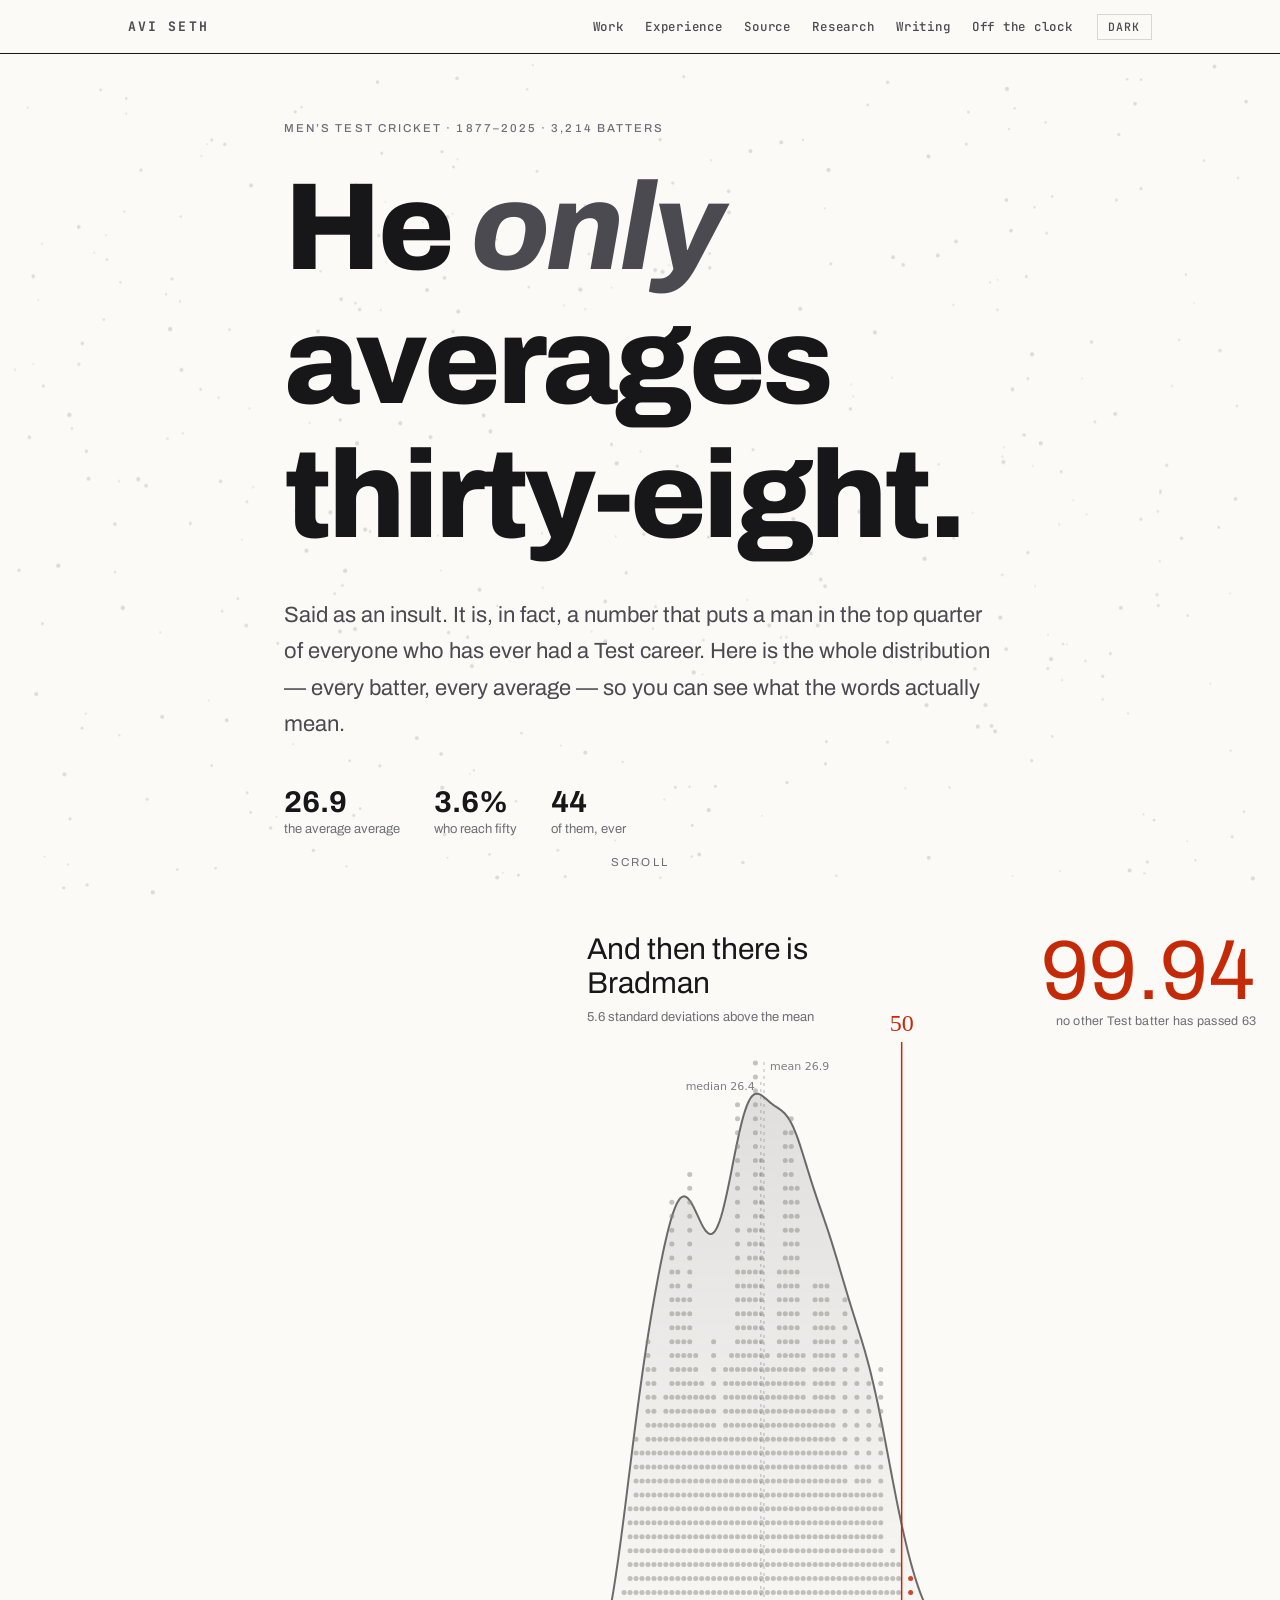
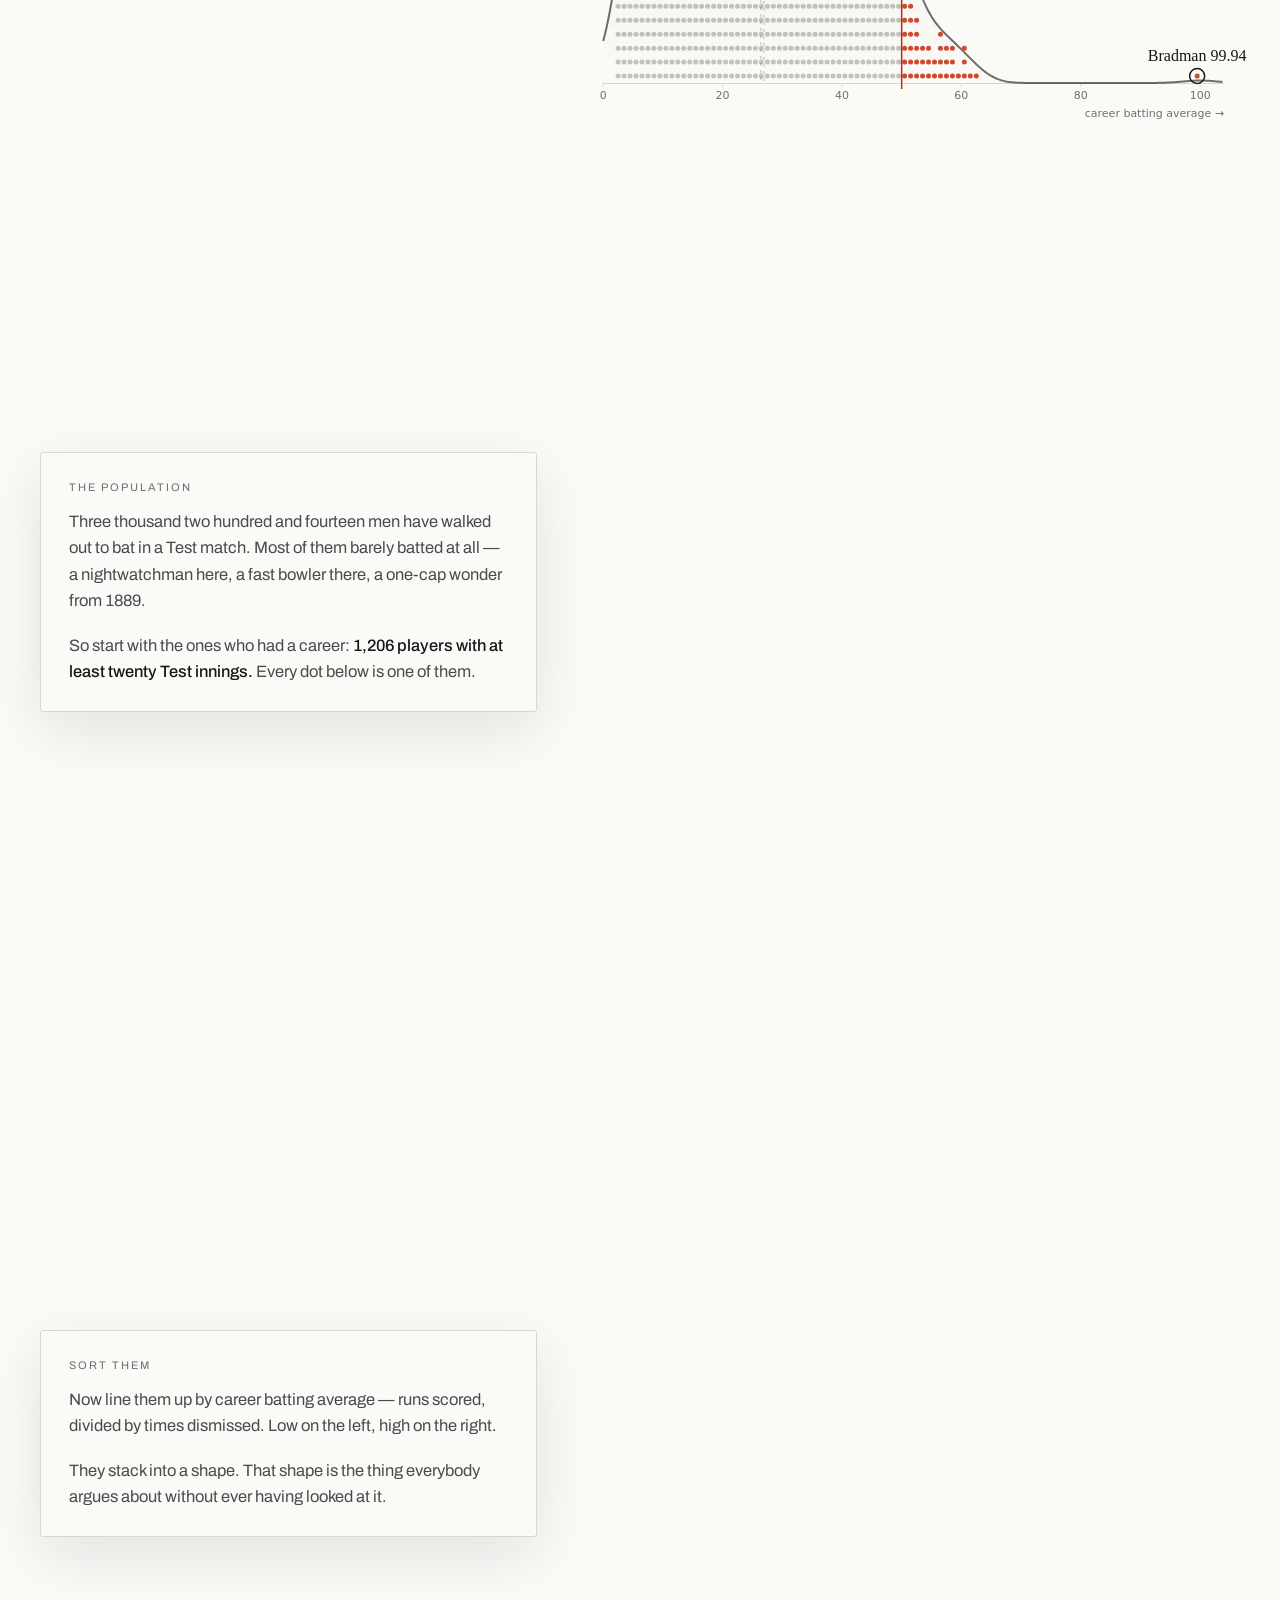
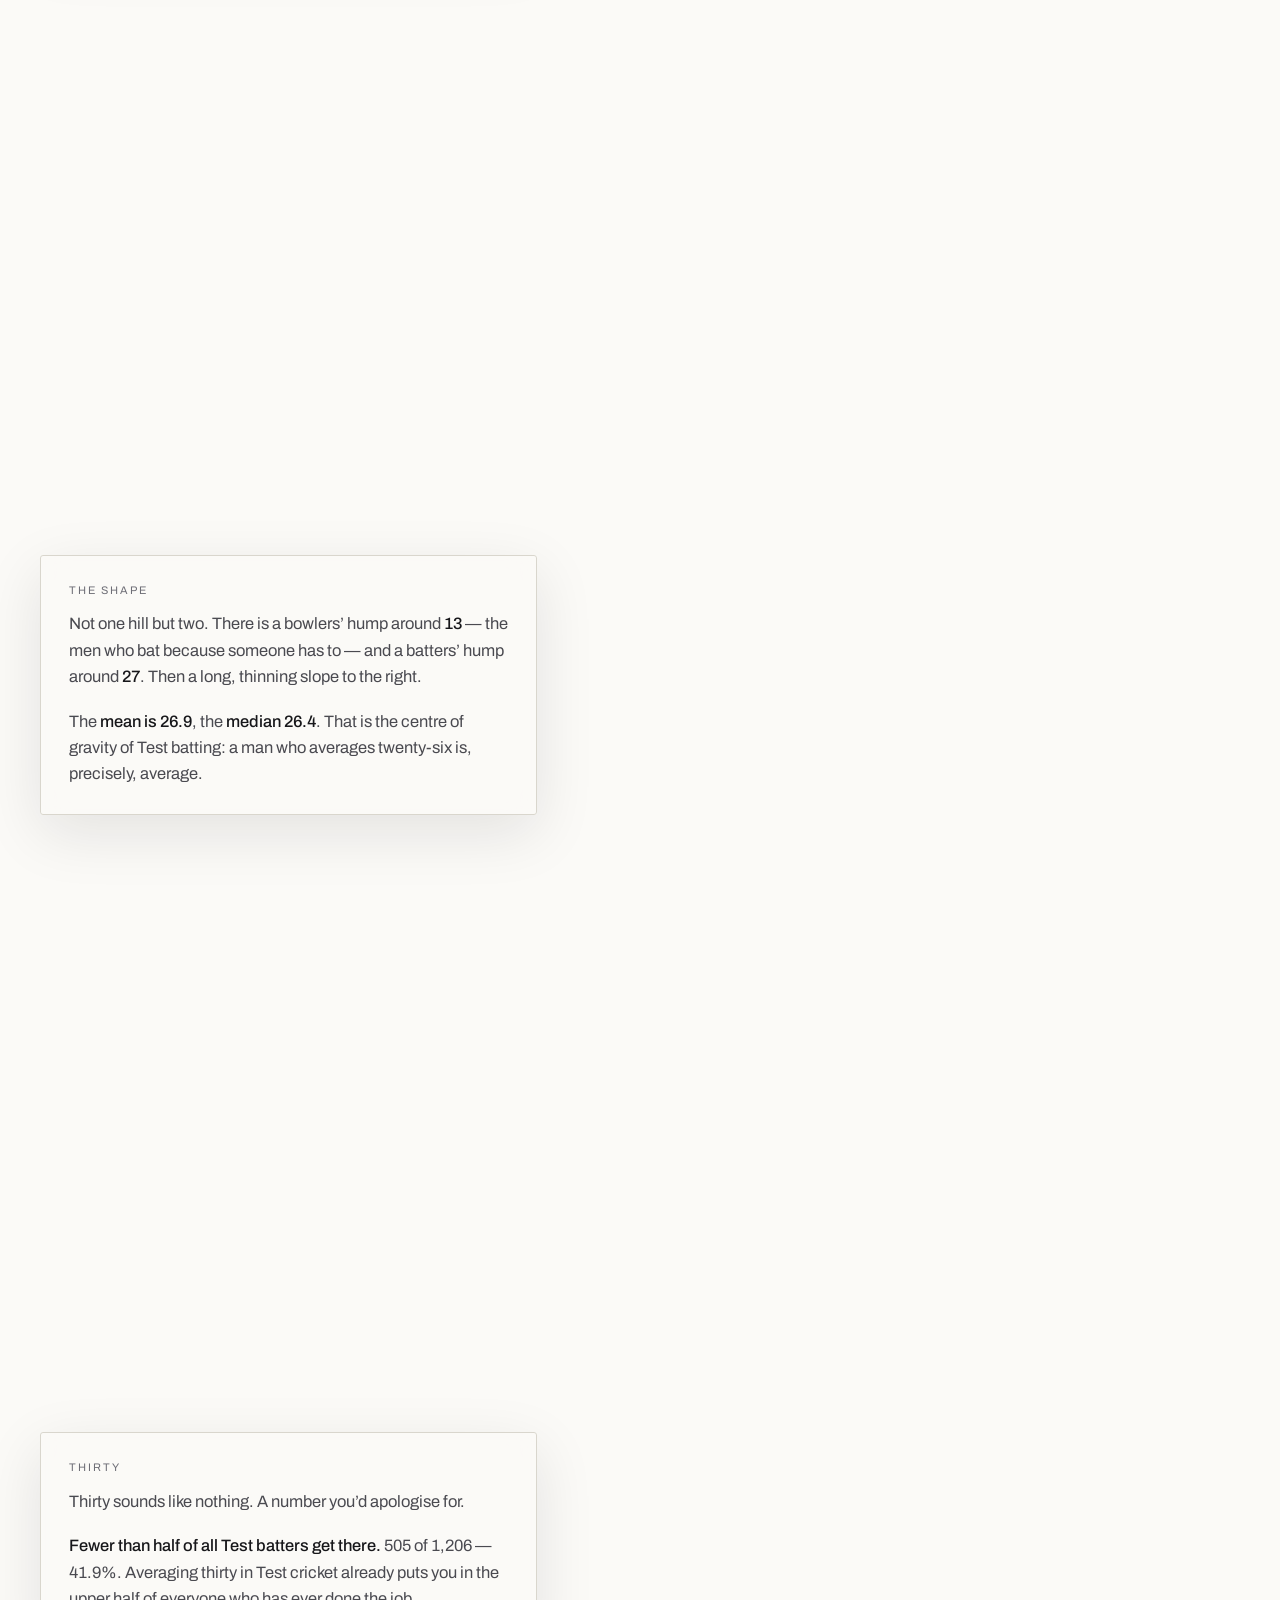
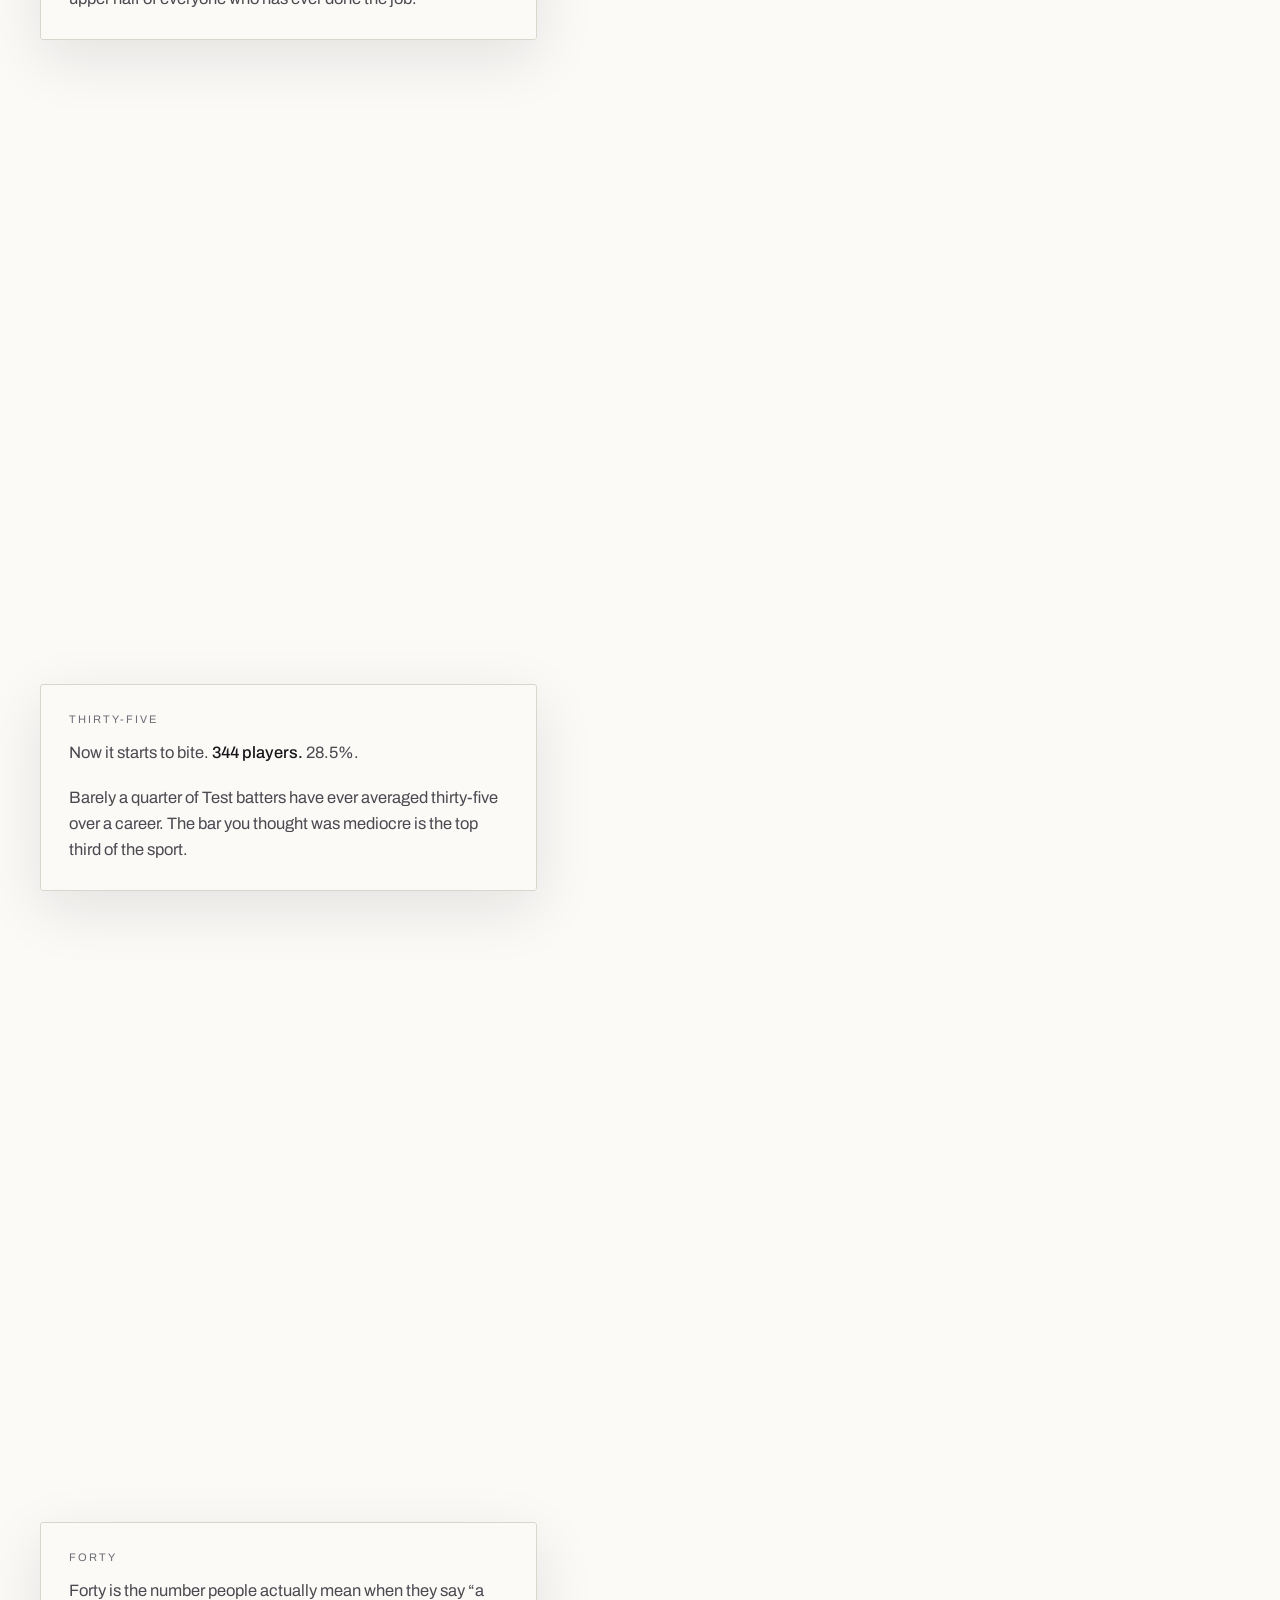
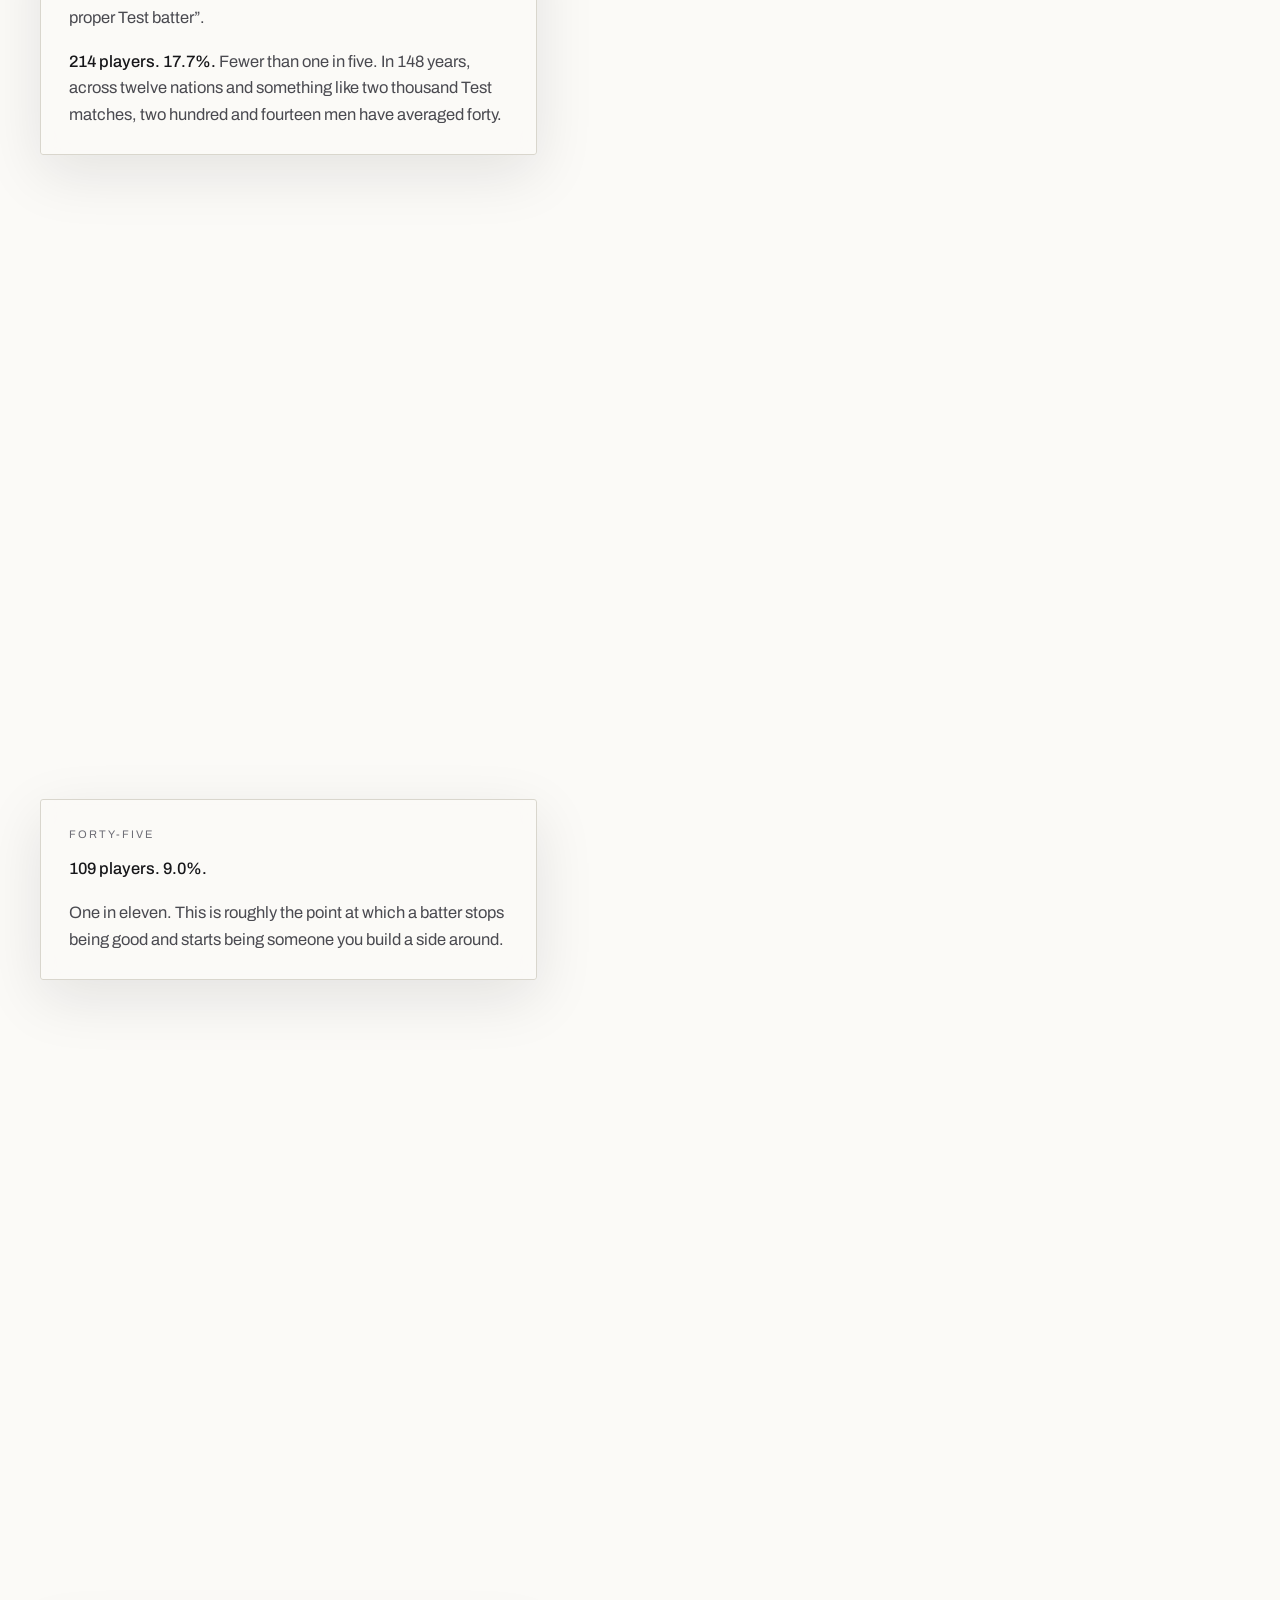
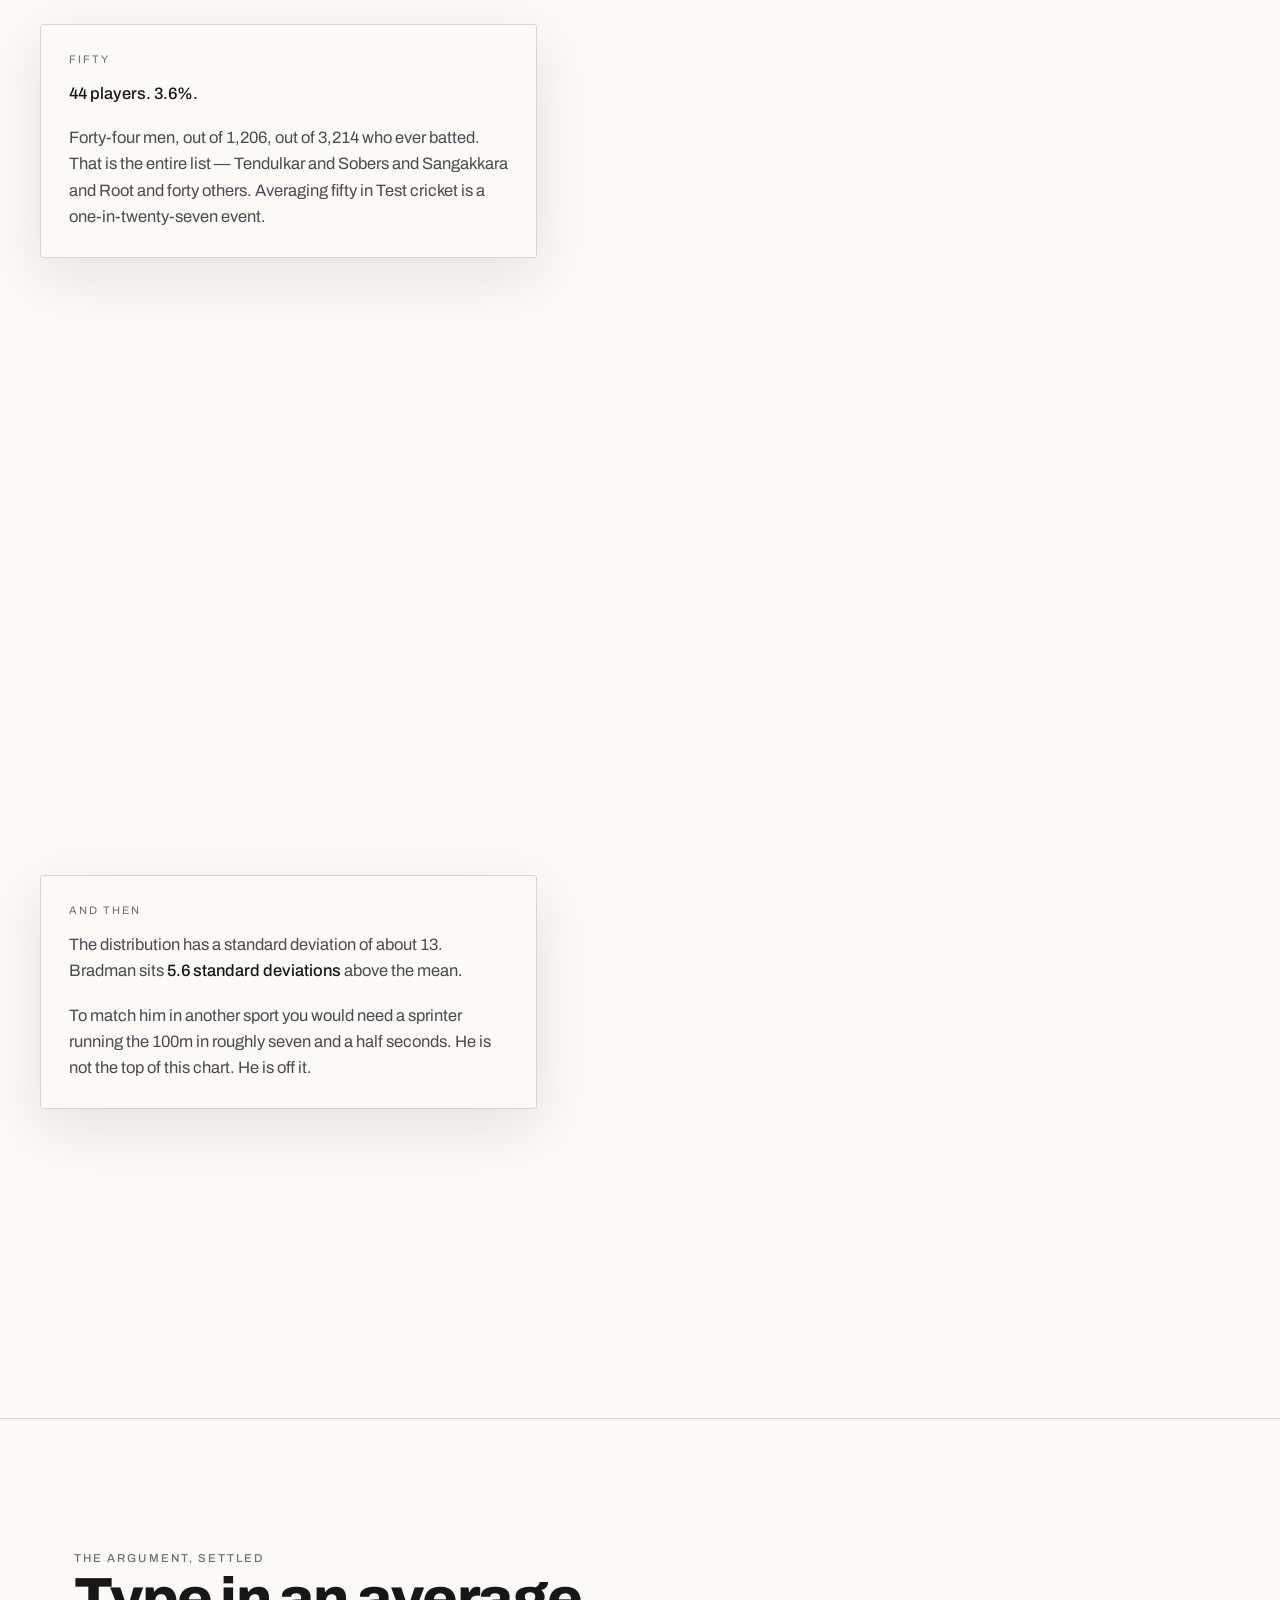
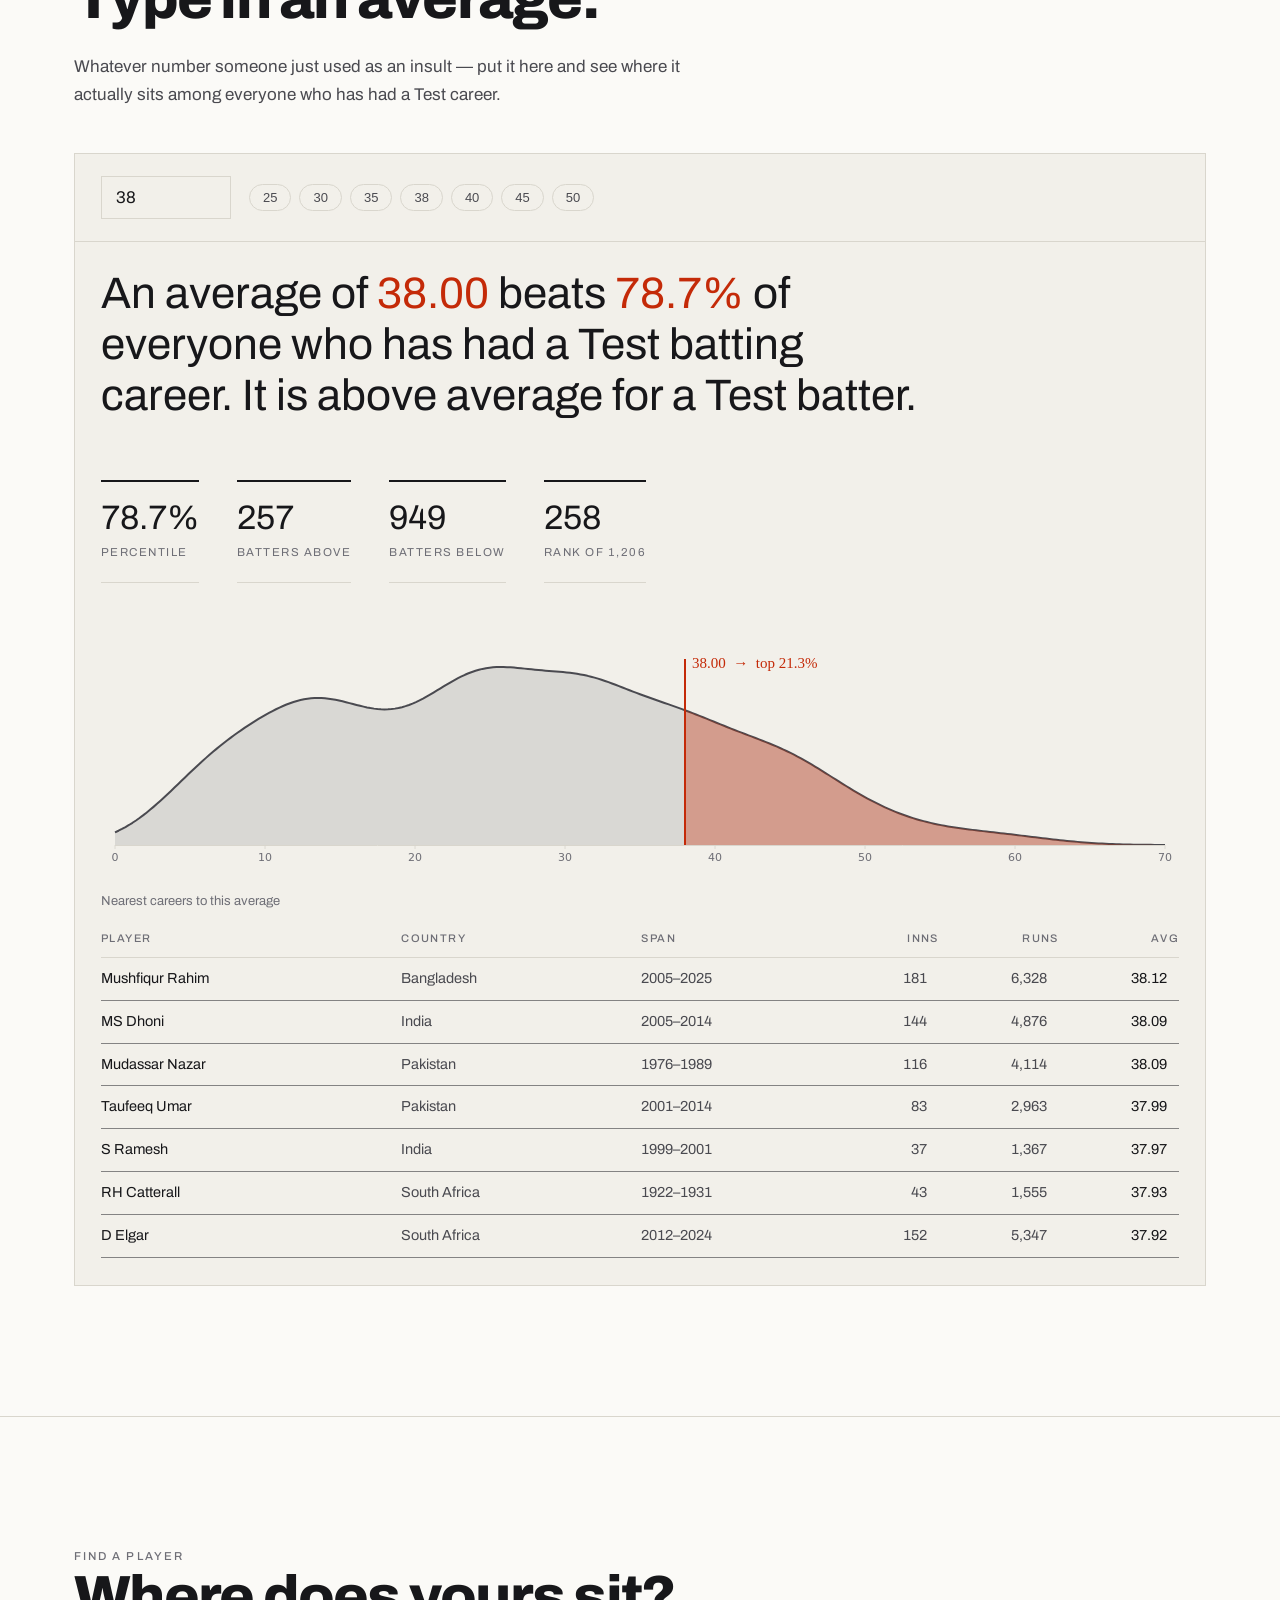
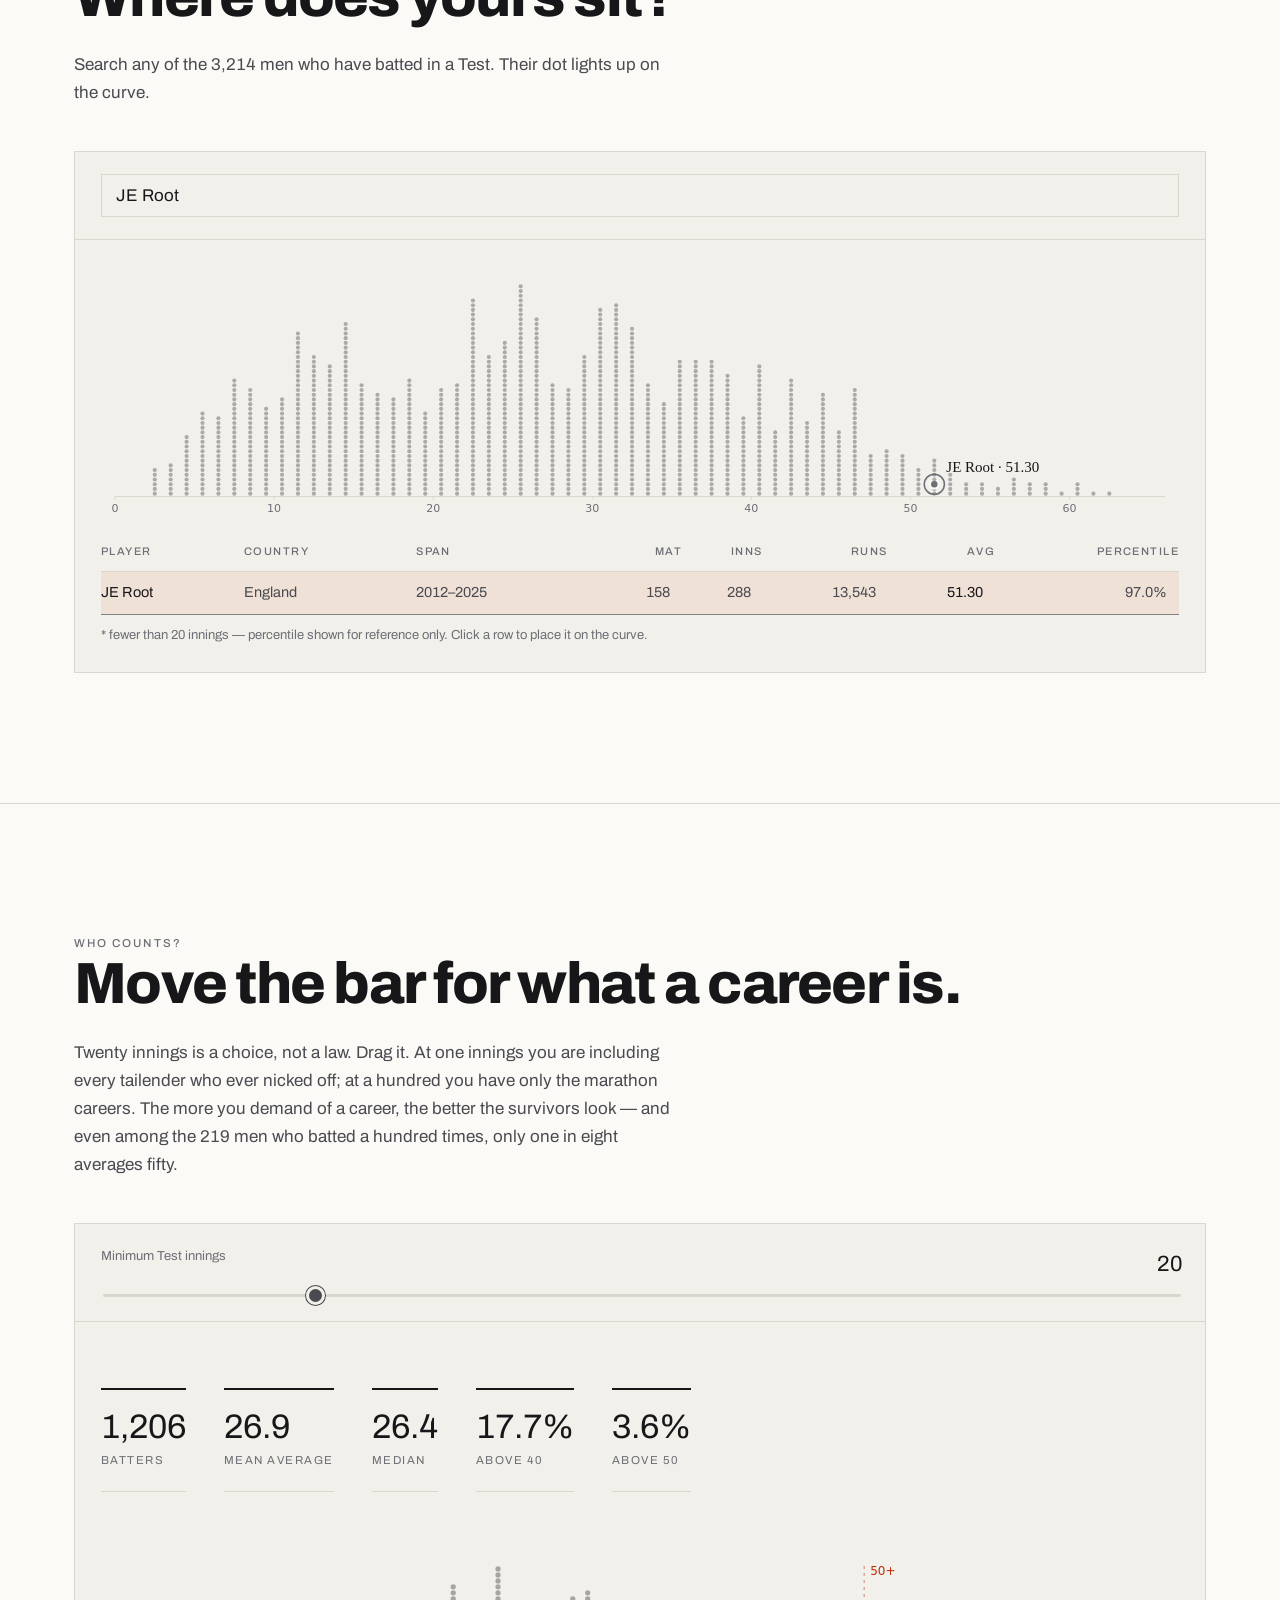
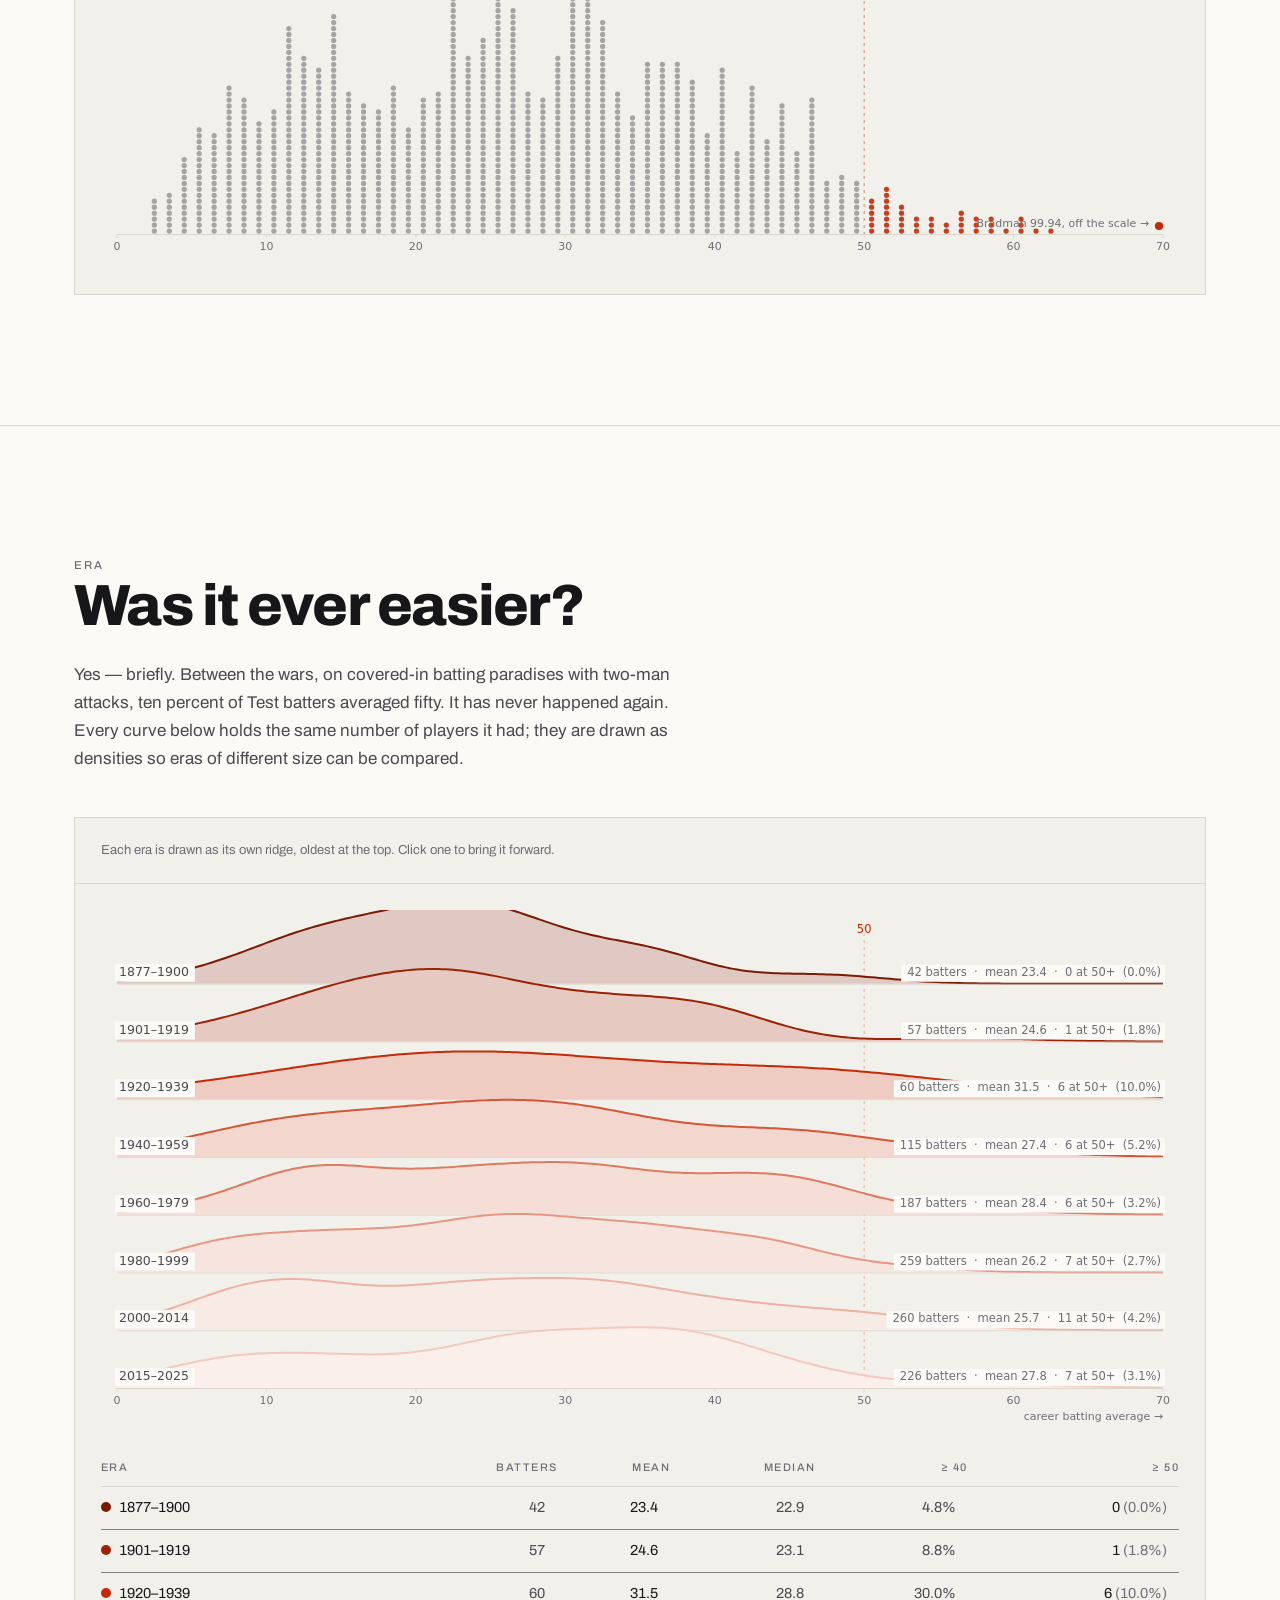
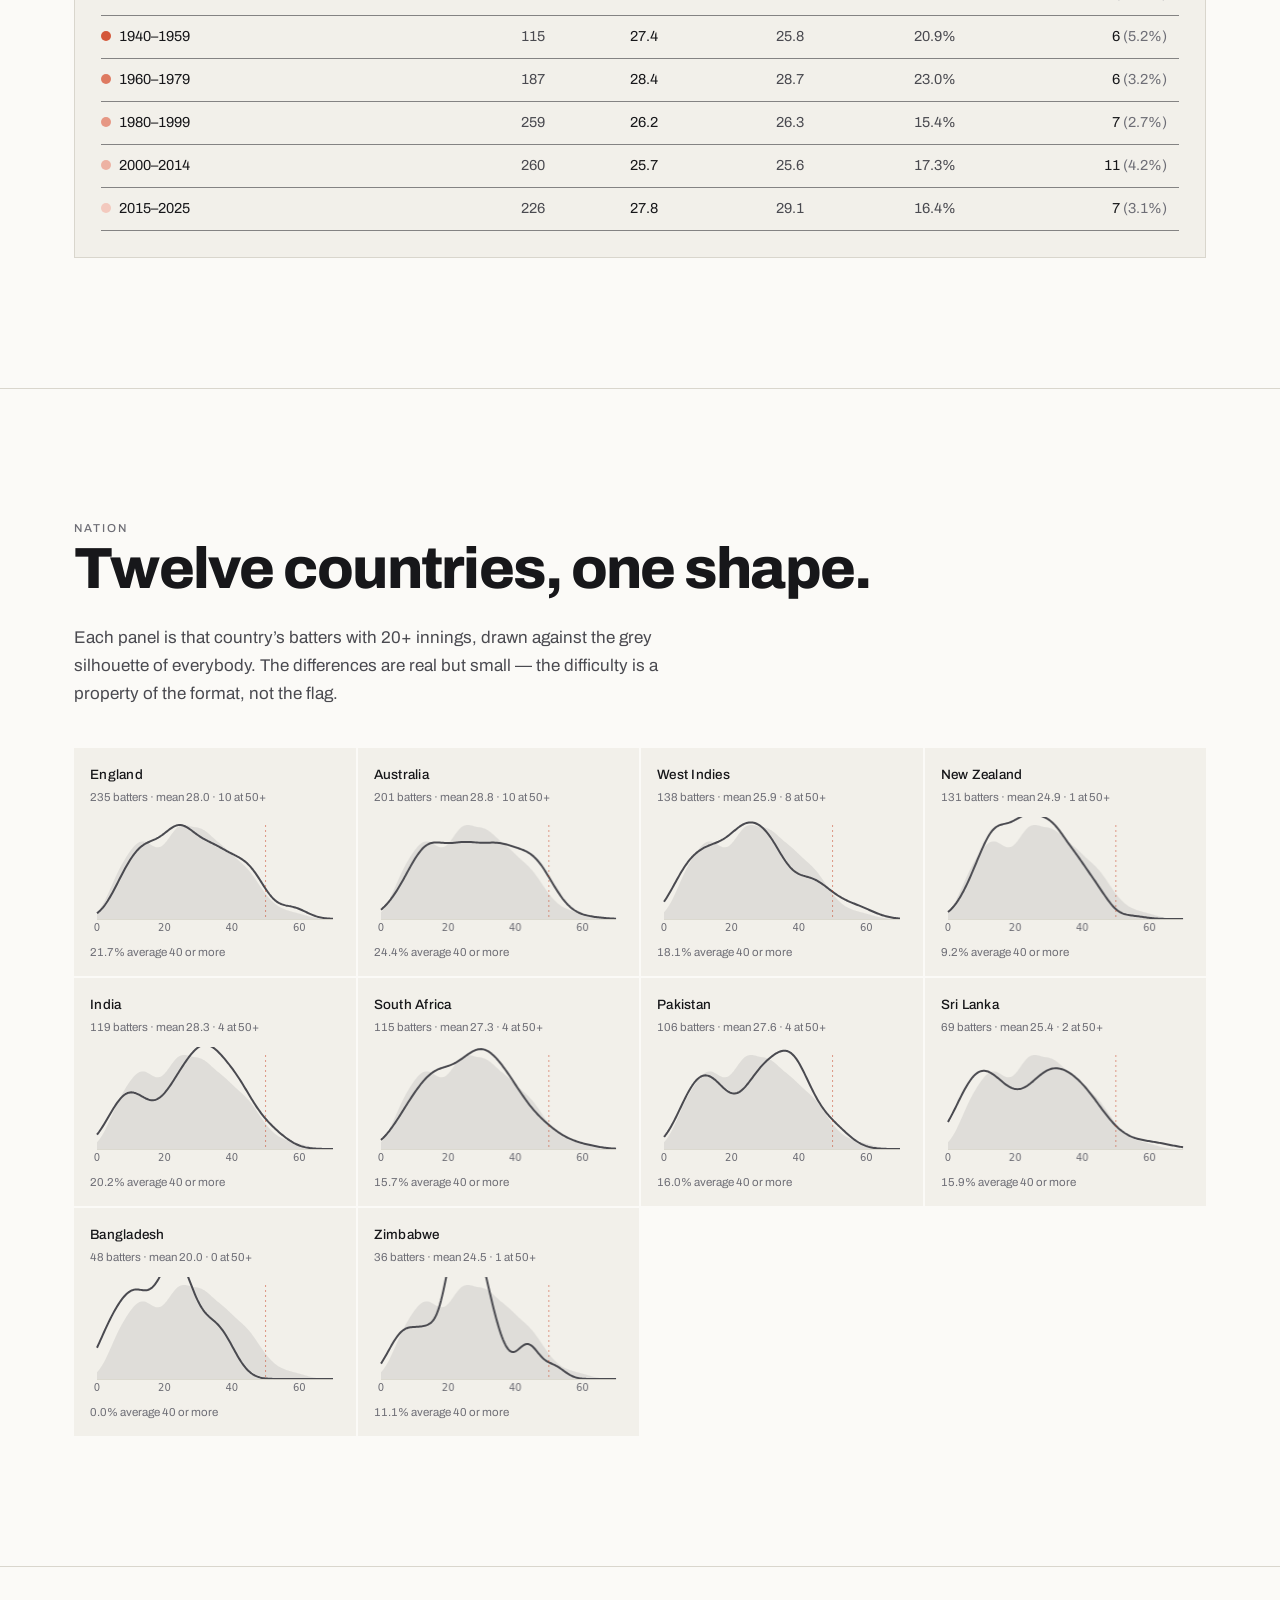
==== writing/average-50/index.html @ 2d45b204 "Add 'The Cruelty of the Average' under writing/ Self-hosted interactive piece at /writing/average-50" ====
<!DOCTYPE html>
<html lang="en" data-theme="">
<head>
<meta charset="utf-8">
<meta name="viewport" content="width=device-width, initial-scale=1">
<title>The Cruelty of the Average — how hard it is to bat in Test cricket</title>
<meta name="description" content="Every man who has batted in a Test, 1877 to 2025: 3,214 careers, and what the distribution says about a batting average of fifty.">
<link rel="canonical" href="https://aviseth.github.io/writing/average-50/">
<meta property="og:type" content="article">
<meta property="og:title" content="The Cruelty of the Average">
<meta property="og:description" content="An average of 38 is said as an insult. Across 3,214 Test batters, it is nothing of the sort.">
<meta property="og:url" content="https://aviseth.github.io/writing/average-50/">
<meta name="theme-color" content="#FBFAF7">
<link rel="icon" href="data:image/svg+xml,%3Csvg xmlns='http://www.w3.org/2000/svg' viewBox='0 0 32 32'%3E%3Crect width='32' height='32' fill='%2317171A'/%3E%3Ctext x='16' y='23' font-family='monospace' font-size='19' font-weight='700' fill='%23FBFAF7' text-anchor='middle'%3EA%3C/text%3E%3C/svg%3E">
<script>
  // Applied before first paint so switching themes never flashes.
  try { var t = localStorage.getItem('theme'); if (t) document.documentElement.dataset.theme = t } catch (e) {}
</script>
<link rel="preconnect" href="https://fonts.googleapis.com">
<link rel="preconnect" href="https://fonts.gstatic.com" crossorigin>
<link href="https://fonts.googleapis.com/css2?family=Archivo:wght@400;500;600;700;800&family=JetBrains+Mono:wght@400;500;700&display=swap" rel="stylesheet">
<link rel="stylesheet" href="../../assets/style.css">
<style>
/* Mapped onto the site's design system. The page's own --ink/--ink-2/--ink-3/--sans
   names are deliberately NOT redefined here: assets/style.css already owns them, so
   they follow the light/dark theme automatically. Only the tokens this page adds are
   defined, and each resolves through a site token. Data is neutral; the accent is
   used like a red pen, for the one number that matters. */
:root{
  --surface:   var(--paper);
  --surface-2: var(--raised);
  --surface-3: var(--raised);
  --line:      var(--hair);
  --blue:      #4A4A50;
  --blue-dim:  #8C8A84;
  --orange:    var(--accent);
  --aqua:      #6E6E76;
  --serif: 'Archivo', -apple-system, BlinkMacSystemFont, 'Helvetica Neue', Arial, sans-serif;
  --step-bg: rgba(251,250,247,.86);
  --step-sh: 0 18px 60px rgba(23,23,26,.10);
  /* era ramp: deep -> pale, all legible on light paper */
  --e8:#7A1B06;--e7:#9B2207;--e6:#C42A08;--e5:#D4573A;--e4:#DE7A61;--e3:#E69784;--e2:#EDB2A3;--e1:#F3C9BE;
}
:root[data-theme="dark"]{
  --blue:     #B6B4AE;
  --blue-dim: #6E6C67;
  --aqua:     #918F89;
  --step-bg: rgba(22,22,26,.86);
  --step-sh: 0 18px 60px rgba(0,0,0,.55);
  /* pale -> deep, all legible on dark paper */
  --e8:#FFC4B0;--e7:#FFA688;--e6:#FF7A55;--e5:#E9603B;--e4:#CE5030;--e3:#B04326;--e2:#93371E;--e1:#7A2D18;
}

*{box-sizing:border-box}
html{scroll-behavior:smooth}
body{
  margin:0;background:var(--surface);color:var(--ink);
  font-family:var(--sans);font-weight:400;font-size:17px;line-height:1.65;
  -webkit-font-smoothing:antialiased;font-variant-numeric:tabular-nums;
  overflow-x:hidden;
}
.wrap{max-width:760px;margin:0 auto;padding:0 24px}
.wide{max-width:1180px;margin:0 auto;padding:0 24px}
h1,h2,h3{font-family:var(--serif);font-weight:800;letter-spacing:-.03em;line-height:1.08;margin:0}
p{margin:0 0 1.1em}
a{color:var(--blue)}
.num{font-variant-numeric:tabular-nums}
.kicker{font-family:var(--sans);font-size:11.5px;font-weight:500;letter-spacing:.18em;text-transform:uppercase;color:var(--ink-3)}

/* ---------- hero ---------- */
#hero{position:relative;min-height:100svh;display:flex;flex-direction:column;justify-content:center;overflow:hidden}
#heroCanvas{position:absolute;inset:0;width:100%;height:100%;opacity:.5}
#hero .wrap{position:relative;z-index:2}
#hero h1{font-size:clamp(52px,10.5vw,124px);margin:.18em 0 .28em;text-wrap:balance}
#hero h1 em{font-style:italic;color:var(--ink-2)}
.lede{font-size:clamp(18px,2.2vw,22px);color:var(--ink-2);max-width:34em}
.scrollcue{position:absolute;bottom:34px;left:0;right:0;text-align:center;z-index:2;color:var(--ink-3);font-size:11.5px;letter-spacing:.18em;text-transform:uppercase;animation:bob 2.4s ease-in-out infinite}
@keyframes bob{0%,100%{transform:translateY(0);opacity:.55}50%{transform:translateY(7px);opacity:1}}
.hero-meta{margin-top:44px;display:flex;gap:34px;flex-wrap:wrap;color:var(--ink-3);font-size:13px}
.hero-meta b{display:block;font-family:var(--serif);font-size:30px;color:var(--ink);font-weight:700;line-height:1.1}

/* ---------- scrolly ---------- */
#scrolly{position:relative}
.sticky{position:sticky;top:0;height:100svh;width:100%;z-index:1}
#viz{position:absolute;inset:0;width:100%;height:100%}
.viz-hud{position:absolute;left:0;right:0;top:0;padding:26px 24px;pointer-events:none;display:flex;justify-content:space-between;align-items:flex-start;gap:20px}
.hud-l{max-width:52%}
.hud-title{font-family:var(--serif);font-size:clamp(20px,2.6vw,30px);line-height:1.15;transition:opacity .5s}
.hud-sub{font-size:13px;color:var(--ink-3);margin-top:6px}
.hud-r{text-align:right}
.hud-big{font-family:var(--serif);font-size:clamp(40px,7vw,84px);line-height:.95;color:var(--orange);transition:color .6s}
.hud-big.neutral{color:var(--ink)}
.hud-cap{font-size:12.5px;color:var(--ink-3);letter-spacing:.02em;max-width:19em;margin-left:auto}
.steps{position:relative;z-index:3}
.step{min-height:100svh;display:flex;align-items:center;padding:0 24px}
.step-inner{max-width:430px;background:var(--step-bg);backdrop-filter:blur(14px) saturate(1.2);-webkit-backdrop-filter:blur(14px);border:1px solid var(--line);border-radius:3px;padding:26px 28px;font-size:16.5px;line-height:1.6;color:var(--ink-2);box-shadow:var(--step-sh)}
.step-inner strong{color:var(--ink);font-weight:500}
.step-inner .lab{display:block;font-size:11px;letter-spacing:.18em;text-transform:uppercase;color:var(--ink-3);margin-bottom:12px}
.step-inner p:last-child{margin-bottom:0}
.step:nth-child(even) .step-inner{margin-left:auto}
@media (min-width:1020px){
  .steps{width:44%}
  .step{padding:0 26px 0 40px;align-items:center}
  .step-inner{max-width:100%}
  .step:nth-child(even) .step-inner{margin-left:0}
  .viz-hud{left:44%}
}

/* ---------- generic section ---------- */
section.blk{padding:130px 0;border-top:1px solid var(--line);position:relative}
section.blk h2{font-size:clamp(34px,5.4vw,58px);margin-bottom:.4em;text-wrap:balance}
section.blk .intro{color:var(--ink-2);max-width:36em}

/* ---------- tools ---------- */
.tool{margin-top:44px;background:var(--surface-2);border:1px solid var(--line);border-radius:4px;overflow:hidden}
.tool-head{padding:22px 26px;border-bottom:1px solid var(--line);display:flex;gap:18px;align-items:center;flex-wrap:wrap}
.tool-body{padding:26px}
input[type=text],input[type=number]{
  background:var(--surface-3);border:1px solid var(--line);color:var(--ink);
  font-family:var(--sans);font-size:17px;font-weight:400;padding:11px 14px;border-radius:3px;width:100%;
  font-variant-numeric:tabular-nums;
}
input:focus{outline:none;border-color:var(--blue);box-shadow:0 0 0 3px rgba(196,42,8,.16)}
input[type=range]{-webkit-appearance:none;appearance:none;width:100%;height:3px;background:var(--line);border-radius:2px;outline:none}
input[type=range]::-webkit-slider-thumb{-webkit-appearance:none;width:19px;height:19px;border-radius:50%;background:var(--blue);cursor:pointer;border:3px solid var(--surface-2);box-shadow:0 0 0 1px var(--blue)}
input[type=range]::-moz-range-thumb{width:19px;height:19px;border-radius:50%;background:var(--blue);cursor:pointer;border:3px solid var(--surface-2)}
.verdict{font-family:var(--serif);font-size:clamp(26px,4.4vw,44px);line-height:1.16;text-wrap:balance}
.verdict .hi{color:var(--orange)}
.statrow{display:flex;gap:38px;flex-wrap:wrap;margin-top:8px}
.stat b{display:block;font-family:var(--serif);font-size:34px;font-weight:400;line-height:1.1}
.stat span{font-size:11.5px;letter-spacing:.13em;text-transform:uppercase;color:var(--ink-3)}
.chartbox{position:relative;width:100%}
canvas{display:block;width:100%}
.legend{display:flex;gap:20px;flex-wrap:wrap;font-size:12.5px;color:var(--ink-2);margin-bottom:14px;align-items:center}
.legend i{display:inline-block;width:11px;height:11px;border-radius:50%;margin-right:7px;vertical-align:-1px}
.hint{font-size:13px;color:var(--ink-3)}
.pill{display:inline-flex;align-items:center;gap:7px;background:var(--surface-3);border:1px solid var(--line);border-radius:999px;padding:5px 13px;font-size:13px;cursor:pointer;color:var(--ink-2);transition:.18s}
.pill:hover{border-color:var(--blue);color:var(--ink)}
.pill.on{background:var(--blue);border-color:var(--blue);color:#fff}
.pills{display:flex;gap:8px;flex-wrap:wrap}
table{width:100%;border-collapse:collapse;font-size:14.5px}
th{text-align:left;font-weight:500;font-size:11px;letter-spacing:.13em;text-transform:uppercase;color:var(--ink-3);padding:0 12px 10px 0;border-bottom:1px solid var(--line)}
td{padding:9px 12px 9px 0;border-bottom:1px solid rgba(42,42,48,.55);color:var(--ink-2)}
td.p{color:var(--ink)}
td.n{text-align:right;font-variant-numeric:tabular-nums}
th.n{text-align:right;padding-right:0}
tr.me td{background:rgba(217,89,38,.1)}
.results{margin-top:16px;max-height:330px;overflow:auto}
.small-mult{display:grid;grid-template-columns:repeat(auto-fill,minmax(255px,1fr));gap:2px}
.sm{background:var(--surface-2);padding:16px 16px 10px;position:relative}
.sm h4{margin:0;font-family:var(--sans);font-size:13.5px;font-weight:500;letter-spacing:.02em}
.sm .smsub{font-size:11.5px;color:var(--ink-3);margin-top:2px}
.sm canvas{margin-top:10px}
footer{padding:90px 0 120px;border-top:1px solid var(--line);color:var(--ink-3);font-size:14px}
footer h3{font-size:24px;color:var(--ink-2);margin-bottom:.5em}
.note{font-size:13.5px;color:var(--ink-3);line-height:1.7}
.tt{position:fixed;pointer-events:none;z-index:99;background:#000;border:1px solid var(--line);border-radius:3px;padding:9px 12px;font-size:13px;line-height:1.45;opacity:0;transition:opacity .12s;max-width:260px;box-shadow:0 10px 30px rgba(0,0,0,.7)}
.tt b{color:#fff;font-weight:500}
.tt s{display:block;text-decoration:none;color:var(--ink-3);font-size:12px}
@media (max-width:760px){
  body{font-size:16px}
  .step{align-items:flex-end;padding-bottom:20px}
  .step-inner{max-width:100%;padding:18px 20px;font-size:15px}
  .step:nth-child(even) .step-inner{margin-left:0}
  .viz-hud{flex-direction:row;align-items:baseline;padding:14px 18px;gap:12px}
  .hud-l{max-width:58%}
  .hud-title{font-size:16px;line-height:1.2}
  .hud-sub{display:none}
  .hud-r{text-align:right;margin-left:auto}
  .hud-big{font-size:30px}
  .hud-cap{font-size:10.5px;max-width:15em;line-height:1.35;margin-left:auto}
  .step-inner{background:rgba(12,12,14,.97)}
  section.blk{padding:84px 0}
  .statrow{gap:24px}
}
@media (prefers-reduced-motion:reduce){
  html{scroll-behavior:auto}
  .scrollcue{animation:none}
}

/* ---------- site chrome adjustments ----------
   The page was written standalone; under the site's sticky header the full-height
   hero and the sticky scrollytelling panel both need to start below the bar,
   otherwise their tops sit underneath it. */
:root{ --bar-h: 3.05rem; }
#hero{ min-height: calc(100svh - var(--bar-h)); }
#scrolly .sticky{ top: var(--bar-h); height: calc(100svh - var(--bar-h)); }
#scrolly .step{ min-height: calc(100svh - var(--bar-h)); }
html{ scroll-padding-top: var(--bar-h); }
/* the page sets its own measure; keep the site's header and footer on the site's */
.bar__in, .foot__in{ max-width: var(--max); }
/* tables and tools inherit the site's flat treatment */
.tool{ border-radius: 0; }
input[type=text], input[type=number]{ border-radius: 0; }
</style>
</head>
<body data-palette="#3987e5,#d95926,#199e70">

<a class="skip" href="#hero">Skip to content</a>

<header class="bar">
  <div class="bar__in">
    <a class="bar__id" href="/">Avi&nbsp;Seth</a>
    <nav class="bar__nav" aria-label="Sections">
      <a href="/#work">Work</a>
      <a href="/#experience">Experience</a>
      <a href="/#source">Source</a>
      <a href="/#research">Research</a>
      <a href="/#writing">Writing</a>
      <a href="/#offclock">Off the clock</a>
    </nav>
    <button class="bar__theme" type="button" id="theme" aria-label="Switch colour scheme"><span id="theme-label">Dark</span></button>
  </div>
</header>

<!-- ============ HERO ============ -->
<section id="hero">
  <canvas id="heroCanvas"></canvas>
  <div class="wrap">
    <div class="kicker">Men&rsquo;s Test cricket &middot; 1877&ndash;2025 &middot; 3,214 batters</div>
    <h1>He <em>only</em> averages thirty&#8209;eight.</h1>
    <p class="lede">Said as an insult. It is, in fact, a number that puts a man in the top quarter of everyone who has ever had a Test career. Here is the whole distribution &mdash; every batter, every average &mdash; so you can see what the words actually mean.</p>
    <div class="hero-meta">
      <div><b>26.9</b>the average average</div>
      <div><b>3.6%</b>who reach fifty</div>
      <div><b>44</b>of them, ever</div>
    </div>
  </div>
  <div class="scrollcue">Scroll</div>
</section>

<!-- ============ SCROLLY ============ -->
<div id="scrolly">
  <div class="sticky">
    <canvas id="viz"></canvas>
    <div class="viz-hud">
      <div class="hud-l">
        <div class="hud-title" id="hudTitle">Every Test batter</div>
        <div class="hud-sub" id="hudSub">One dot = one career</div>
      </div>
      <div class="hud-r">
        <div class="hud-big neutral" id="hudBig">1,206</div>
        <div class="hud-cap" id="hudCap">men have batted at least twenty times in a Test match</div>
      </div>
    </div>
  </div>
  <div class="steps">
    <div class="step" data-step="0"><div class="step-inner">
      <span class="lab">The population</span>
      <p>Three thousand two hundred and fourteen men have walked out to bat in a Test match. Most of them barely batted at all &mdash; a nightwatchman here, a fast bowler there, a one&#8209;cap wonder from 1889.</p>
      <p>So start with the ones who had a career: <strong>1,206 players with at least twenty Test innings.</strong> Every dot below is one of them.</p>
    </div></div>

    <div class="step" data-step="1"><div class="step-inner">
      <span class="lab">Sort them</span>
      <p>Now line them up by career batting average &mdash; runs scored, divided by times dismissed. Low on the left, high on the right.</p>
      <p>They stack into a shape. That shape is the thing everybody argues about without ever having looked at it.</p>
    </div></div>

    <div class="step" data-step="2"><div class="step-inner">
      <span class="lab">The shape</span>
      <p>Not one hill but two. There is a bowlers&rsquo; hump around <strong>13</strong> &mdash; the men who bat because someone has to &mdash; and a batters&rsquo; hump around <strong>27</strong>. Then a long, thinning slope to the right.</p>
      <p>The <strong>mean is 26.9</strong>, the <strong>median 26.4</strong>. That is the centre of gravity of Test batting: a man who averages twenty&#8209;six is, precisely, average.</p>
    </div></div>

    <div class="step" data-step="3"><div class="step-inner">
      <span class="lab">Thirty</span>
      <p>Thirty sounds like nothing. A number you&rsquo;d apologise for.</p>
      <p><strong>Fewer than half of all Test batters get there.</strong> 505 of 1,206 &mdash; 41.9%. Averaging thirty in Test cricket already puts you in the upper half of everyone who has ever done the job.</p>
    </div></div>

    <div class="step" data-step="4"><div class="step-inner">
      <span class="lab">Thirty&#8209;five</span>
      <p>Now it starts to bite. <strong>344 players.</strong> 28.5%.</p>
      <p>Barely a quarter of Test batters have ever averaged thirty&#8209;five over a career. The bar you thought was mediocre is the top third of the sport.</p>
    </div></div>

    <div class="step" data-step="5"><div class="step-inner">
      <span class="lab">Forty</span>
      <p>Forty is the number people actually mean when they say &ldquo;a proper Test batter&rdquo;.</p>
      <p><strong>214 players. 17.7%.</strong> Fewer than one in five. In 148 years, across twelve nations and something like two thousand Test matches, two hundred and fourteen men have averaged forty.</p>
    </div></div>

    <div class="step" data-step="6"><div class="step-inner">
      <span class="lab">Forty&#8209;five</span>
      <p><strong>109 players. 9.0%.</strong></p>
      <p>One in eleven. This is roughly the point at which a batter stops being good and starts being someone you build a side around.</p>
    </div></div>

    <div class="step" data-step="7"><div class="step-inner">
      <span class="lab">Fifty</span>
      <p><strong>44 players. 3.6%.</strong></p>
      <p>Forty&#8209;four men, out of 1,206, out of 3,214 who ever batted. That is the entire list &mdash; Tendulkar and Sobers and Sangakkara and Root and forty others. Averaging fifty in Test cricket is a one&#8209;in&#8209;twenty&#8209;seven event.</p>
    </div></div>

    <div class="step" data-step="8"><div class="step-inner">
      <span class="lab">And then</span>
      <p>The distribution has a standard deviation of about 13. Bradman sits <strong>5.6 standard deviations</strong> above the mean.</p>
      <p>To match him in another sport you would need a sprinter running the 100m in roughly seven and a half seconds. He is not the top of this chart. He is off it.</p>
    </div></div>
  </div>
</div>

<!-- ============ ENTER AN AVERAGE ============ -->
<section class="blk" id="calc">
  <div class="wide">
    <div class="kicker">The argument, settled</div>
    <h2>Type in an average.</h2>
    <p class="intro">Whatever number someone just used as an insult &mdash; put it here and see where it actually sits among everyone who has had a Test career.</p>
  </div>
  <div class="wide">
    <div class="tool">
      <div class="tool-head">
        <div style="flex:0 0 130px"><input type="number" id="avgIn" value="38" min="0" max="100" step="0.01" aria-label="Batting average"></div>
        <div class="pills" id="avgPresets"></div>
      </div>
      <div class="tool-body">
        <div class="verdict" id="avgVerdict"></div>
        <div class="statrow" style="margin-top:26px">
          <div class="stat"><b id="avgPct">&mdash;</b><span>percentile</span></div>
          <div class="stat"><b id="avgBetter">&mdash;</b><span>batters above</span></div>
          <div class="stat"><b id="avgBelow">&mdash;</b><span>batters below</span></div>
          <div class="stat"><b id="avgRank">&mdash;</b><span>rank of 1,206</span></div>
        </div>
        <div class="chartbox" style="margin-top:30px"><canvas id="calcCanvas" height="230"></canvas></div>
        <p class="hint" style="margin:16px 0 0">Nearest careers to this average</p>
        <div class="results" id="avgNeighbours"></div>
      </div>
    </div>
  </div>
</section>

<!-- ============ FIND A PLAYER ============ -->
<section class="blk" id="find">
  <div class="wide">
    <div class="kicker">Find a player</div>
    <h2>Where does yours sit?</h2>
    <p class="intro">Search any of the 3,214 men who have batted in a Test. Their dot lights up on the curve.</p>
  </div>
  <div class="wide">
    <div class="tool">
      <div class="tool-head"><input type="text" id="playerIn" placeholder="Try Root, Kohli, Sobers, Chanderpaul, Sehwag&hellip;" autocomplete="off" aria-label="Player search"></div>
      <div class="tool-body">
        <div class="chartbox"><canvas id="findCanvas" height="260"></canvas></div>
        <div class="results" id="playerResults"></div>
      </div>
    </div>
  </div>
</section>

<!-- ============ THRESHOLD ============ -->
<section class="blk" id="thresh">
  <div class="wide">
    <div class="kicker">Who counts?</div>
    <h2>Move the bar for what a career is.</h2>
    <p class="intro">Twenty innings is a choice, not a law. Drag it. At one innings you are including every tailender who ever nicked off; at a hundred you have only the marathon careers. The more you demand of a career, the better the survivors look &mdash; and even among the 219 men who batted a hundred times, only one in eight averages fifty.</p>
  </div>
  <div class="wide">
    <div class="tool">
      <div class="tool-head" style="flex-direction:column;align-items:stretch;gap:10px">
        <div style="display:flex;justify-content:space-between;font-size:13px;color:var(--ink-3)">
          <span>Minimum Test innings</span>
          <span style="color:var(--ink);font-family:var(--serif);font-size:22px" id="thLabel">20</span>
        </div>
        <input type="range" id="thRange" min="1" max="100" value="20" aria-label="Minimum innings">
      </div>
      <div class="tool-body">
        <div class="statrow" style="margin-bottom:24px">
          <div class="stat"><b id="thN">&mdash;</b><span>batters</span></div>
          <div class="stat"><b id="thMean">&mdash;</b><span>mean average</span></div>
          <div class="stat"><b id="thMed">&mdash;</b><span>median</span></div>
          <div class="stat"><b id="th40">&mdash;</b><span>above 40</span></div>
          <div class="stat"><b id="th50">&mdash;</b><span>above 50</span></div>
        </div>
        <div class="chartbox"><canvas id="thCanvas" height="320"></canvas></div>
      </div>
    </div>
  </div>
</section>

<!-- ============ ERAS ============ -->
<section class="blk" id="eras">
  <div class="wide">
    <div class="kicker">Era</div>
    <h2>Was it ever easier?</h2>
    <p class="intro">Yes &mdash; briefly. Between the wars, on covered-in batting paradises with two-man attacks, ten percent of Test batters averaged fifty. It has never happened again. Every curve below holds the same number of players it had; they are drawn as densities so eras of different size can be compared.</p>
  </div>
  <div class="wide">
    <div class="tool">
      <div class="tool-head"><div class="hint" id="eraLegend" style="margin:0">Each era is drawn as its own ridge, oldest at the top. Click one to bring it forward.</div></div>
      <div class="tool-body">
        <div class="chartbox"><canvas id="eraCanvas" height="520"></canvas></div>
        <div style="margin-top:28px;overflow:auto"><table id="eraTable"></table></div>
      </div>
    </div>
  </div>
</section>

<!-- ============ COUNTRIES ============ -->
<section class="blk" id="countries">
  <div class="wide">
    <div class="kicker">Nation</div>
    <h2>Twelve countries, one shape.</h2>
    <p class="intro">Each panel is that country&rsquo;s batters with 20+ innings, drawn against the grey silhouette of everybody. The differences are real but small &mdash; the difficulty is a property of the format, not the flag.</p>
  </div>
  <div class="wide">
    <div class="small-mult" id="smallMult" style="margin-top:40px"></div>
  </div>
</section>

<!-- ============ THE 44 ============ -->
<section class="blk" id="fifty">
  <div class="wide">
    <div class="kicker">The list</div>
    <h2>Everyone who averaged fifty.</h2>
    <p class="intro">Minimum twenty innings, all of Test history. It is a short document.</p>
    <div style="margin-top:36px;overflow:auto"><table id="fiftyTable"></table></div>
  </div>
</section>

<footer>
  <div class="wrap">
    <h3>Notes</h3>
    <p class="note">
      <strong style="color:var(--ink-2)">Data.</strong> Career batting records for every man to have played a Test match, 1877 to 2025, sourced from the <code>cricket_batting</code> dataset in Rob&nbsp;J&nbsp;Hyndman&rsquo;s <em>weird</em> R package, which compiles ESPNcricinfo career records. 3,241 players; 27 never batted; 70 more were never dismissed, so have no defined average. That leaves <strong style="color:var(--ink-2)">3,144 batters with a career average</strong>, of whom 1,206 have twenty or more innings.
    </p>
    <p class="note">
      <strong style="color:var(--ink-2)">Averages.</strong> Runs &divide; (innings &minus; not outs), computed from the raw counts rather than taken on trust. Players who appeared for more than one country are counted once, filed under &ldquo;Multiple&rdquo;. Seventeen pairs of players share a name and initials; those are disambiguated by debut year.
    </p>
    <p class="note">
      <strong style="color:var(--ink-2)">Eras.</strong> A player is assigned to the era containing the midpoint of his career, so a man who played 1990&ndash;2004 lands in 2000&ndash;2014. Densities are Gaussian kernel estimates using Silverman&rsquo;s rule; they are smoothing, not truth &mdash; the dots underneath are the data.
    </p>
    <p class="note">
      <strong style="color:var(--ink-2)">The obvious caveat.</strong> A batting average takes no view on when the runs came, against whom, or on what. It does not know about uncovered pitches, or Bodyline, or the West Indies attack of 1984, or a flat deck in Colombo. It is a blunt instrument. The point of this page is not that the average is a perfect measure &mdash; it is that people quote it constantly while having no idea what its distribution looks like.
    </p>
    <p class="note" style="margin-top:34px;color:#5c5c56">Test data current to the end of 2025. Built for a cricket argument.</p>
  </div>
</footer>

<div class="tt" id="tt"></div>
<style>
.steps{pointer-events:none}
.step-inner{pointer-events:auto}
</style>
<script>
(function(){
"use strict";
const RAW = {"countries":["Afghanistan","Australia","Bangladesh","England","India","Ireland","Multiple","New Zealand","Pakistan","South Africa","Sri Lanka","West Indies","Zimbabwe"],"fields":["name","c","start","end","mat","inns","no","runs","hs","hsno","avg","h","f","d"],"players":[["SR Tendulkar",4,1989,2013,200,329,33,15921,248,1,53.79,51,68,14],["JE Root",3,2012,2025,158,288,24,13543,262,0,51.3,39,66,13],["RT Ponting",1,1995,2012,168,287,29,13378,257,0,51.85,41,62,17],["JH Kallis",9,1995,2013,166,280,40,13289,224,0,55.37,45,58,16],["R Dravid",4,1996,2012,164,286,32,13288,270,0,52.31,36,63,8],["AN Cook",3,2006,2018,161,291,16,12472,294,0,45.35,33,57,9],["KC Sangakkara",10,2000,2015,134,233,17,12400,319,0,57.41,38,52,11],["BC Lara",11,1990,2006,131,232,6,11953,400,1,52.89,34,48,17],["S Chanderpaul",11,1994,2015,164,280,49,11867,203,1,51.37,30,66,15],["DPMD Jayawardene",10,1997,2014,149,252,15,11814,374,0,49.85,34,50,15],["AR Border",1,1978,1994,156,265,44,11174,205,0,50.56,27,63,11],["SR Waugh",1,1985,2004,168,260,46,10927,200,0,51.06,32,50,22],["SPD Smith",1,2010,2025,119,212,25,10477,239,0,56.03,36,43,11],["SM Gavaskar",4,1971,1987,125,214,16,10122,236,1,51.12,34,45,12],["Younis Khan",8,2000,2017,118,213,19,10099,313,0,52.06,34,33,19],["HM Amla",9,2004,2019,124,215,16,9282,311,1,46.64,28,41,13],["KS Williamson",7,2010,2024,105,186,17,9276,251,0,54.89,33,37,11],["GC Smith",9,2002,2014,117,205,13,9265,277,0,48.26,27,38,11],["V Kohli",4,2011,2025,123,210,13,9230,254,1,46.85,30,31,15],["GA Gooch",3,1975,1995,118,215,6,8900,333,0,42.58,20,46,13],["Javed Miandad",8,1976,1993,124,189,21,8832,280,1,52.57,23,43,6],["Inzamam-ul-Haq",8,1992,2007,120,200,22,8830,329,0,49.61,25,46,15],["DA Warner",1,2011,2024,112,205,8,8786,335,1,44.6,26,37,13],["VVS Laxman",4,1996,2012,134,225,34,8781,281,0,45.97,17,56,14],["AB de Villiers",9,2004,2018,114,191,18,8765,278,1,50.66,22,46,8],["MJ Clarke",1,2004,2015,115,198,22,8643,329,1,49.11,28,27,9],["ML Hayden",1,1994,2009,103,184,14,8625,380,0,50.74,30,29,14],["V Sehwag",4,2001,2013,104,180,6,8586,319,0,49.34,23,32,16],["IVA Richards",11,1974,1991,121,182,12,8540,291,0,50.24,24,45,10],["AJ Stewart",3,1990,2003,133,235,21,8463,190,0,39.55,15,45,14],["DI Gower",3,1978,1992,117,204,18,8231,215,0,44.25,18,39,7],["AD Mathews",10,2009,2025,119,212,27,8214,200,1,44.4,16,45,6],["KP Pietersen",3,2005,2014,104,181,8,8181,227,0,47.29,23,35,10],["G Boycott",3,1964,1982,108,193,23,8114,246,1,47.73,22,42,10],["GS Sobers",11,1954,1974,93,160,21,8032,365,1,57.78,26,30,12],["ME Waugh",1,1991,2002,128,209,17,8029,153,1,41.82,20,47,19],["MA Atherton",3,1989,2001,115,212,7,7728,185,1,37.7,16,46,20],["IR Bell",3,2004,2015,118,205,24,7727,235,0,42.69,22,46,14],["JL Langer",1,1993,2007,105,182,12,7696,250,0,45.27,23,30,11],["LRPL Taylor",7,2007,2022,112,196,24,7683,290,0,44.67,19,35,14],["MC Cowdrey",3,1954,1975,114,188,15,7624,182,0,44.07,22,38,9],["CG Greenidge",11,1974,1991,108,185,16,7558,226,0,44.72,19,34,11],["Mohammad Yousuf",8,1998,2010,90,156,12,7530,223,0,52.29,24,33,11],["MA Taylor",1,1989,1999,104,186,13,7525,334,1,43.5,19,40,5],["CH Lloyd",11,1966,1985,110,175,14,7515,242,1,46.68,19,39,4],["DL Haynes",11,1978,1994,116,202,25,7487,184,0,42.3,18,39,10],["DC Boon",1,1984,1996,107,190,20,7422,200,0,43.66,21,32,16],["G Kirsten",9,1993,2004,101,176,15,7289,275,0,45.27,21,34,13],["WR Hammond",3,1927,1947,85,140,16,7249,336,1,58.46,22,24,4],["FDM Karunaratne",10,2012,2025,100,191,7,7222,244,0,39.25,16,39,13],["CH Gayle",11,2000,2014,103,182,11,7214,333,0,42.19,15,37,15],["SC Ganguly",4,1996,2008,113,188,17,7212,239,0,42.18,16,35,13],["CA Pujara",4,2010,2023,103,176,11,7195,206,1,43.61,19,35,12],["SP Fleming",7,1994,2008,111,189,10,7172,274,1,40.07,9,46,16],["Azhar Ali",8,2010,2022,97,180,11,7142,302,1,42.26,19,35,19],["GS Chappell",1,1970,1984,87,151,19,7110,247,1,53.86,24,31,12],["AJ Strauss",3,2004,2012,100,178,6,7037,177,0,40.91,21,27,15],["BA Stokes",3,2013,2025,115,206,9,7032,258,0,35.7,14,35,16],["DG Bradman",1,1928,1948,52,80,10,6996,334,0,99.94,29,13,7],["ST Jayasuriya",10,1991,2007,110,188,14,6973,340,0,40.07,14,31,15],["L Hutton",3,1937,1955,79,138,15,6971,364,0,56.67,19,33,5],["DB Vengsarkar",4,1976,1992,116,185,22,6868,166,0,42.13,17,35,15],["KF Barrington",3,1955,1968,82,131,15,6806,256,0,58.67,20,35,5],["GP Thorpe",3,1993,2005,100,179,28,6744,200,1,44.66,16,39,12],["BB McCullum",7,2004,2016,101,176,9,6453,302,0,38.64,12,31,14],["PA de Silva",10,1984,2002,93,159,11,6361,267,0,42.98,20,22,7],["LD Chandimal",10,2011,2025,90,161,15,6361,206,1,43.57,16,34,8],["Mushfiqur Rahim",2,2005,2025,98,181,15,6328,219,1,38.12,12,27,13],["MEK Hussey",1,2005,2013,79,137,16,6235,195,0,51.53,19,29,12],["RB Kanhai",11,1957,1974,79,137,6,6227,256,0,47.53,15,28,7],["M Azharuddin",4,1984,2000,99,147,9,6215,199,0,45.04,22,21,5],["HH Gibbs",9,1996,2008,90,154,7,6167,228,0,41.95,14,26,11],["RN Harvey",1,1948,1963,79,137,10,6149,205,0,48.42,21,24,7],["GR Viswanath",4,1969,1983,91,155,10,6080,222,0,41.93,14,35,10],["UT Khawaja",1,2011,2025,84,152,14,6053,232,0,43.86,16,27,9],["JM Bairstow",3,2012,2024,100,178,12,6042,167,1,36.4,12,26,17],["KC Brathwaite",11,2011,2025,100,193,10,5950,212,0,32.51,12,31,19],["RB Richardson",11,1983,1995,86,146,12,5949,194,0,44.4,16,27,8],["RR Sarwan",11,2000,2011,87,154,8,5842,291,0,40.01,15,31,12],["TWM Latham",7,2014,2024,88,158,6,5834,264,1,38.38,13,31,13],["ME Trescothick",3,2000,2006,76,143,10,5825,219,0,43.8,14,29,12],["DCS Compton",3,1937,1957,78,131,15,5807,278,0,50.06,17,28,10],["Saleem Malik",8,1982,1999,103,154,22,5768,237,0,43.7,15,29,12],["N Hussain",3,1990,2004,96,171,16,5764,207,0,37.19,14,33,14],["CL Hooper",11,1987,2002,102,173,15,5762,233,0,36.47,13,27,13],["MP Vaughan",3,1999,2008,82,147,9,5719,197,0,41.44,18,18,9],["AC Gilchrist",1,1999,2008,96,137,20,5570,204,1,47.61,17,26,14],["MV Boucher",9,1997,2012,147,206,24,5515,125,0,30.3,5,35,17],["MS Atapattu",10,1990,2007,90,156,15,5502,249,0,39.02,16,17,22],["TM Dilshan",10,1999,2013,87,145,11,5492,193,0,40.99,16,23,14],["TT Samaraweera",10,2001,2013,81,132,20,5462,231,0,48.77,14,30,11],["MD Crowe",7,1982,1995,77,131,11,5444,299,0,45.37,17,18,9],["JB Hobbs",3,1908,1930,61,102,7,5410,211,0,56.95,15,28,4],["KD Walters",1,1965,1981,74,125,14,5357,250,0,48.26,15,33,4],["D Elgar",9,2012,2024,86,152,11,5347,199,0,37.92,14,23,13],["IM Chappell",1,1964,1980,75,136,10,5345,196,0,42.42,14,26,11],["JG Wright",7,1978,1993,82,148,7,5334,185,0,37.83,12,23,7],["MJ Slater",1,1993,2001,74,131,7,5312,219,0,42.84,14,21,9],["N Kapil Dev",4,1978,1994,131,184,15,5248,163,0,31.05,8,27,16],["WM Lawry",1,1961,1971,67,123,12,5234,210,0,47.15,13,27,6],["Misbah-ul-Haq",8,2001,2017,75,132,20,5222,161,1,46.62,10,39,9],["IT Botham",3,1977,1992,102,161,6,5200,208,0,33.55,14,22,14],["JH Edrich",3,1963,1976,77,127,9,5138,310,1,43.54,12,24,6],["Tamim Iqbal",2,2008,2023,70,134,2,5134,206,0,38.89,10,31,11],["A Ranatunga",10,1982,2000,93,155,12,5105,135,1,35.7,4,38,12],["AM Rahane",4,2013,2023,85,144,12,5077,188,0,38.46,12,26,10],["Zaheer Abbas",8,1969,1985,78,124,11,5062,274,0,44.8,12,20,10],["TW Graveney",3,1951,1969,79,123,13,4882,258,0,44.38,11,20,8],["MS Dhoni",4,2005,2014,90,144,16,4876,224,0,38.09,6,33,10],["RB Simpson",1,1957,1978,62,111,7,4869,311,0,46.82,10,27,8],["A Flower",12,1992,2002,63,112,19,4794,232,1,51.55,12,27,5],["BKG Mendis",10,2015,2025,73,135,6,4757,245,0,36.88,10,22,14],["IR Redpath",1,1964,1976,66,120,11,4737,171,0,43.46,8,31,9],["NJ Astle",7,1996,2006,81,137,10,4702,222,0,37.02,11,24,11],["Asad Shafiq",8,2010,2020,77,128,6,4660,137,0,38.2,12,27,13],["AJ Lamb",3,1982,1992,79,139,10,4656,142,0,36.09,14,18,9],["Mominul Haque",2,2013,2025,73,136,10,4627,181,0,36.72,13,22,18],["Shakib Al Hasan",2,2007,2024,71,130,8,4609,217,0,37.78,5,31,6],["H Sutcliffe",3,1924,1935,54,84,9,4555,194,0,60.73,16,23,2],["DJ Cullinan",9,1993,2001,70,115,12,4554,275,1,44.21,14,20,10],["HP Tillakaratne",10,1989,2004,83,131,25,4545,204,1,42.88,11,20,9],["PBH May",3,1951,1961,66,106,9,4537,285,1,46.77,13,22,8],["DL Vettori",7,1997,2014,113,174,23,4531,140,0,30.01,6,23,20],["ER Dexter",3,1958,1968,62,102,8,4502,205,0,47.89,9,27,6],["ED Weekes",11,1948,1958,48,81,5,4455,207,0,58.62,15,19,6],["M Labuschagne",1,2018,2025,58,104,8,4435,215,0,46.2,11,23,4],["KJ Hughes",1,1977,1984,70,124,6,4415,213,0,37.42,9,22,10],["MW Gatting",3,1978,1995,79,138,14,4409,207,0,35.56,10,21,16],["DR Martyn",1,1992,2006,67,109,14,4406,165,0,46.38,13,23,7],["AI Kallicharran",11,1972,1981,66,109,10,4399,187,0,44.43,12,21,10],["APE Knott",3,1967,1981,95,149,15,4389,135,0,32.75,5,30,8],["M Amarnath",4,1969,1988,69,113,10,4378,138,0,42.5,11,24,12],["IA Healy",1,1988,1999,119,182,23,4356,161,1,27.4,4,22,18],["RC Fredericks",11,1968,1977,59,109,7,4334,169,0,42.49,8,26,7],["RG Sharma",4,2013,2024,67,116,10,4301,212,0,40.58,12,18,6],["MA Butcher",3,1997,2004,71,131,7,4288,173,1,34.58,8,23,10],["PD Collingwood",3,2003,2011,68,115,10,4259,206,0,40.56,10,20,6],["RA Smith",3,1988,1996,62,112,15,4236,175,0,43.67,9,28,8],["Babar Azam",8,2016,2025,59,108,9,4235,196,0,42.78,9,29,8],["SM Katich",1,2001,2010,56,99,6,4188,157,0,45.03,10,25,4],["F du Plessis",9,2012,2021,69,118,14,4163,199,0,40.03,10,21,9],["G Gambhir",4,2004,2016,58,104,5,4154,206,0,41.96,9,22,7],["DM de Silva",10,2016,2025,65,115,9,4133,173,0,38.99,12,19,10],["Mudassar Nazar",8,1976,1989,76,116,8,4114,231,0,38.09,10,17,7],["MJ Prior",3,2007,2014,79,123,21,4099,131,1,40.19,7,28,13],["Saeed Anwar",8,1990,2001,55,91,2,4052,188,1,45.53,11,25,8],["RA Jadeja",4,2012,2025,86,129,26,3990,175,1,38.74,6,27,8],["M Vijay",4,2008,2018,61,105,1,3982,167,0,38.29,12,15,8],["TM Head",1,2018,2025,60,101,6,3963,175,0,41.72,9,20,7],["Majid Khan",8,1964,1983,63,106,5,3931,167,0,38.92,8,19,9],["MN Samuels",11,2000,2016,71,127,7,3917,260,0,32.64,7,24,14],["Hanif Mohammad",8,1952,1969,55,97,8,3915,337,0,43.99,12,15,5],["KL Rahul",4,2014,2025,64,112,4,3889,199,0,36.01,11,19,9],["FMM Worrell",11,1948,1963,51,87,9,3860,261,0,49.49,9,22,11],["A Flintoff",3,1998,2009,79,130,9,3845,167,0,31.78,5,26,17],["IJL Trott",3,2009,2015,52,93,6,3835,226,0,44.08,9,19,8],["RJ Shastri",4,1981,1992,80,121,14,3830,206,0,35.79,11,12,9],["Imran Khan (1971)",8,1971,1992,88,126,25,3807,136,0,37.69,6,18,8],["CL Walcott",11,1948,1960,44,74,7,3798,220,0,56.69,15,14,1],["BJ Watling",7,2009,2021,75,117,16,3790,205,0,37.52,8,19,10],["SM Pollock",9,1995,2008,108,156,39,3781,111,0,32.32,2,16,9],["SR Watson",1,2005,2015,59,109,3,3731,176,0,35.2,4,24,6],["WJ Cronje",9,1992,2000,68,111,9,3714,135,0,36.41,6,23,11],["T Bavuma",9,2014,2025,64,110,13,3708,172,0,38.23,4,25,10],["AG Prince",9,2002,2011,66,104,16,3665,162,1,41.65,11,11,7],["SCJ Broad",3,2007,2023,167,244,41,3662,169,0,18.04,1,13,39],["Mohammad Hafeez",8,2003,2018,55,105,8,3652,224,0,37.65,10,12,8],["Mushtaq Mohammad",8,1959,1979,57,100,7,3643,201,0,39.17,10,19,4],["RW Marsh",1,1970,1984,96,150,13,3633,132,0,26.52,3,16,12],["DM Jones",1,1984,1992,52,89,11,3631,216,0,46.55,11,14,11],["PR Umrigar",4,1948,1962,59,94,8,3631,223,0,42.22,12,14,5],["DL Amiss",3,1966,1977,50,88,10,3612,262,1,46.31,11,11,10],["OJ Pope",3,2018,2025,61,107,5,3607,205,0,35.36,9,16,5],["AW Greig",3,1972,1977,58,93,4,3599,148,0,40.44,8,20,5],["Asif Iqbal",8,1964,1980,58,99,7,3575,175,0,38.86,11,12,9],["DM Bravo",11,2010,2020,56,102,5,3538,218,0,36.47,8,17,5],["AR Morris",1,1946,1955,46,79,3,3533,206,0,46.49,12,12,4],["EH Hendren",3,1920,1935,51,83,9,3525,205,1,47.64,7,21,4],["R Ashwin",4,2011,2024,106,151,15,3503,124,0,25.76,6,14,9],["B Mitchell",9,1929,1949,42,80,9,3471,189,1,48.89,8,21,3],["GW Flower",12,1992,2004,67,123,6,3457,201,1,29.55,6,15,16],["BE Congdon",7,1965,1978,61,114,7,3448,176,0,32.22,7,19,9],["JR Reid",7,1949,1965,58,108,5,3428,142,0,33.28,6,22,5],["RR Pant",4,2018,2025,47,82,5,3427,159,1,44.51,8,18,3],["C Hill",1,1896,1912,49,89,2,3412,191,0,39.22,7,19,9],["GA Hick",3,1991,2001,65,114,6,3383,178,0,31.32,6,18,11],["GM Wood",1,1978,1988,59,112,6,3374,172,0,31.83,9,13,9],["PJL Dujon",11,1981,1991,81,115,11,3322,139,0,31.94,5,16,8],["CL Cairns",7,1989,2004,62,104,5,3320,158,0,33.54,5,22,7],["Ijaz Ahmed",8,1987,2001,60,92,4,3315,211,0,37.67,12,12,7],["Z Crawley",3,2019,2025,59,107,2,3313,267,0,31.55,5,19,10],["Q de Kock",9,2014,2021,54,91,6,3300,141,1,38.82,6,22,7],["FE Woolley",3,1909,1934,64,98,7,3283,154,0,36.08,5,23,13],["KWR Fletcher",3,1968,1982,59,96,14,3272,216,0,39.9,7,19,6],["BJ Haddin",1,2008,2015,66,112,13,3266,169,0,32.99,4,18,8],["ND McKenzie",9,2000,2009,58,94,7,3253,226,0,37.39,5,16,9],["CC Hunte",11,1958,1967,44,78,6,3245,260,0,45.07,8,13,5],["VL Manjrekar",4,1951,1965,55,92,10,3208,189,1,39.12,7,15,11],["NS Sidhu",4,1983,1999,51,78,2,3202,201,0,42.13,9,15,9],["HA Gomes",11,1976,1987,60,91,11,3171,143,0,39.64,9,13,5],["VT Trumper",1,1899,1912,48,89,8,3163,214,1,39.05,8,13,7],["HM Nicholls",7,2016,2025,58,90,9,3161,200,1,39.02,10,12,6],["SK Warne",1,1992,2007,145,199,17,3154,99,0,17.33,0,12,34],["Sir RJ Hadlee",7,1973,1990,86,134,19,3124,151,1,27.17,2,15,12],["CD McMillan",7,1997,2005,55,91,10,3116,142,0,38.47,6,19,7],["CC McDonald",1,1952,1961,47,83,4,3107,170,0,39.33,5,17,2],["BF Butcher",11,1958,1969,44,78,6,3104,209,1,43.11,7,16,3],["MM Ali",3,2014,2023,68,118,8,3094,155,1,28.13,5,15,15],["WPUJC Vaas",10,1994,2009,111,162,35,3089,100,1,24.32,1,13,12],["AL Hassett",1,1938,1953,43,69,3,3073,198,1,46.56,10,11,1],["JO Holder",11,2014,2024,69,123,20,3073,202,1,29.83,3,14,11],["CG Borde",4,1958,1969,55,97,11,3061,177,1,35.59,5,18,13],["Sarfaraz Ahmed",8,2010,2023,54,95,14,3031,118,0,37.42,4,21,4],["Habibul Bashar",2,2000,2008,50,99,1,3026,113,0,30.88,3,24,7],["JC Adams",11,1992,2001,54,90,17,3012,208,1,41.26,6,14,7],["AK Markram",9,2017,2025,46,84,2,2993,152,0,36.5,8,13,7],["GM Turner",7,1969,1983,41,73,6,2991,259,0,44.64,7,14,1],["Saeed Ahmed",8,1958,1973,41,78,4,2991,172,0,40.42,5,16,2],["Taufeeq Umar",8,2001,2014,44,83,5,2963,236,0,37.99,7,14,6],["AD Nourse",9,1935,1951,34,62,7,2960,231,0,53.82,9,14,3],["KR Miller",1,1946,1956,55,87,7,2958,147,0,36.98,7,13,5],["HW Taylor",9,1912,1932,42,76,4,2936,176,0,40.78,7,17,2],["Litton Das",2,2015,2025,50,88,2,2929,141,0,34.06,4,18,2],["AH Jones",7,1987,1995,39,74,8,2922,186,0,44.27,7,11,2],["Mahmudullah",2,2009,2021,50,94,7,2914,150,1,33.49,5,16,11],["JC Buttler",3,2014,2022,57,100,9,2907,152,0,31.95,2,18,9],["J Blackwood",11,2014,2023,56,102,6,2898,112,1,30.19,3,18,7],["D Ramdin",11,2005,2016,74,126,14,2898,166,0,25.88,4,15,9],["Wasim Akram",8,1985,2002,104,147,19,2898,257,1,22.64,3,7,17],["SL Campbell",11,1995,2002,52,93,4,2882,208,0,32.38,4,18,7],["BM Duckett",3,2016,2025,38,70,3,2872,182,0,42.87,6,16,5],["AC Parore",7,1990,2002,78,128,19,2865,110,0,26.28,2,14,6],["WW Armstrong",1,1902,1921,50,84,10,2863,159,1,38.69,6,8,6],["ADR Campbell",12,1992,2002,60,109,4,2858,103,0,27.22,2,18,10],["GR Marsh",1,1985,1992,50,93,7,2854,138,0,33.19,4,15,3],["Ramiz Raja",8,1984,1997,57,94,5,2833,122,0,31.83,2,22,7],["Aamer Sohail",8,1992,2000,47,83,3,2823,205,0,35.29,5,13,6],["Wasim Raja",8,1973,1985,57,92,14,2821,125,0,36.17,4,18,8],["HC Brook",3,2022,2025,30,50,1,2820,317,0,57.55,10,13,3],["KR Stackpole",1,1966,1974,43,80,5,2807,207,0,37.43,7,14,5],["MAK Pataudi",4,1961,1975,46,83,3,2793,203,1,34.91,6,16,7],["KC Wessels",6,1982,1994,40,71,3,2788,179,0,41.0,6,15,5],["NCL O'Neill",1,1958,1965,42,69,8,2779,181,0,45.56,6,15,6],["MH Richardson",7,2000,2004,38,65,3,2776,145,0,44.77,4,19,1],["M Leyland",3,1928,1938,41,65,5,2764,187,0,46.07,9,10,6],["SMH Kirmani",4,1976,1986,88,124,22,2759,102,0,27.05,2,12,7],["N Dickwella",10,2014,2023,54,96,7,2757,96,0,30.98,0,22,4],["GN Yallop",1,1976,1984,39,70,3,2756,268,0,41.13,8,9,3],["SJ McCabe",1,1930,1938,39,62,5,2748,232,0,48.21,6,13,4],["Moin Khan",8,1990,2004,69,104,8,2741,137,0,28.55,4,15,5],["Mohammad Ashraful",2,2001,2013,61,119,5,2737,190,0,24.01,6,8,16],["B Sutcliffe",7,1947,1965,42,76,8,2727,230,1,40.1,5,15,5],["Mohsin Khan",8,1978,1986,48,79,6,2709,200,0,37.11,7,9,3],["Shoaib Mohammad",8,1983,1995,45,68,7,2705,203,1,44.34,7,13,6],["Shubman Gill",4,2020,2025,38,70,5,2697,269,0,41.49,9,8,5],["MG Burgess",7,1968,1980,50,92,6,2684,119,1,31.21,5,14,5],["JV Coney",7,1974,1987,52,85,14,2668,174,1,37.58,3,16,3],["Kamran Akmal",8,2002,2010,53,92,6,2648,158,1,30.79,6,12,14],["JA Rudolph",9,2003,2012,48,83,9,2622,222,1,35.43,6,11,8],["FM Engineer",4,1961,1975,46,87,3,2611,121,0,31.08,2,16,7],["WW Hinds",11,2000,2005,45,80,1,2608,213,0,33.01,5,14,6],["MJ Guptill",7,2009,2016,47,89,1,2586,189,0,29.39,3,17,10],["Sadiq Mohammad",8,1969,1981,41,74,2,2579,166,0,35.82,5,10,6],["RD Jacobs",11,1998,2004,65,112,21,2577,118,0,28.32,3,14,12],["RS Mahanama",10,1986,1998,52,89,1,2576,225,0,29.27,4,11,7],["C Washbrook",3,1937,1956,37,66,6,2569,195,0,42.82,6,12,2],["GS Blewett",1,1995,2000,46,79,4,2552,214,0,34.03,4,15,6],["JN Rhodes",9,1992,2000,52,80,9,2532,117,0,35.66,3,17,4],["GP Howarth",7,1975,1985,47,83,5,2531,147,0,32.45,6,11,7],["SM Nurse",11,1960,1969,29,54,1,2523,258,0,47.6,6,10,3],["TL Goddard",9,1955,1970,41,78,5,2516,112,0,34.47,1,18,4],["EJ Barlow",9,1961,1970,30,57,2,2516,201,0,45.75,6,15,3],["A Kumble",4,1990,2008,132,173,32,2506,110,1,17.77,1,5,17],["BL D'Oliveira",3,1966,1972,44,70,8,2484,158,0,40.06,5,15,4],["DW Randall",3,1977,1984,47,79,5,2470,174,0,33.38,7,12,14],["AL Logie",11,1983,1991,52,78,9,2470,130,0,35.8,2,16,8],["W Bardsley",1,1909,1926,41,66,5,2469,193,1,40.48,6,14,6],["KR Rutherford",7,1985,1995,56,99,8,2465,107,1,27.09,3,18,16],["AP Gurusinha",10,1985,1996,41,70,7,2452,143,0,38.92,7,8,3],["P Roy (1951)",4,1951,1960,43,79,4,2442,173,0,32.56,5,9,14],["DJ McGlew",9,1951,1962,34,64,6,2440,255,1,42.07,7,10,4],["WJ Edrich",3,1938,1955,39,63,2,2440,219,0,40.0,6,13,3],["TG Evans",3,1946,1959,91,133,14,2439,104,0,20.5,2,8,17],["LEG Ames",3,1929,1939,47,72,12,2434,149,0,40.57,8,7,5],["JHB Waite",9,1951,1965,50,86,7,2405,134,0,30.44,4,16,9],["RL Chase",11,2016,2025,53,98,4,2404,137,1,25.57,5,11,13],["Imran Farhat",8,2001,2013,40,77,2,2400,128,0,32.0,3,14,3],["Shan Masood",8,2013,2025,42,80,1,2380,156,0,30.13,6,11,8],["BRM Taylor",12,2004,2025,35,70,4,2371,171,0,35.92,6,12,3],["MR Ramprakash",3,1991,2002,52,92,6,2350,154,0,27.33,2,12,12],["W Rhodes",3,1899,1930,58,98,21,2325,179,0,30.19,2,11,6],["MA Starc",1,2011,2025,100,147,32,2322,99,0,20.19,0,11,16],["S Dhawan",4,2013,2018,34,58,1,2315,190,0,40.61,7,5,4],["GT Dowling",7,1961,1972,39,77,3,2306,239,0,31.16,3,11,6],["WM Woodfull",1,1926,1934,35,54,4,2300,161,0,46.0,7,13,6],["TE Bailey",3,1949,1959,61,91,14,2290,134,1,29.74,1,10,7],["PJP Burge",1,1955,1966,42,68,8,2290,181,0,38.17,4,12,5],["SE Gregory",1,1890,1912,58,100,7,2282,201,0,24.54,4,8,12],["MJK Smith",3,1958,1972,50,78,6,2278,121,0,31.64,3,11,11],["Mohammad Rizwan",8,2016,2025,39,65,9,2273,171,1,40.59,3,11,4],["SE Marsh",1,2011,2019,38,68,2,2265,182,0,34.32,6,10,10],["RG Pollock",9,1963,1970,23,41,4,2256,274,0,60.97,7,11,1],["TG Southee",7,2008,2024,107,156,11,2245,77,1,15.48,0,7,21],["YBK Jaiswal",4,2023,2025,25,47,2,2245,214,1,49.89,6,12,5],["AW Nourse",9,1902,1924,45,83,8,2234,111,0,29.79,1,15,3],["Harbhajan Singh",4,1998,2015,103,145,23,2224,115,0,18.23,2,9,19],["H Masakadza",12,2001,2018,38,76,2,2223,158,0,30.04,5,8,10],["GJ Whittall",12,1993,2002,46,82,7,2207,203,1,29.43,4,10,6],["R Benaud",1,1952,1964,63,97,7,2201,122,0,24.46,3,9,8],["DJ Bravo",11,2004,2010,40,71,1,2200,113,0,31.43,3,13,6],["VS Hazare",4,1946,1953,30,52,6,2192,164,1,47.65,7,9,4],["GA Headley",11,1930,1954,22,40,4,2190,270,1,60.83,10,5,2],["Najmul Hossain Shanto",2,2017,2025,37,70,2,2189,163,0,32.19,7,5,7],["D Ganga",11,1998,2008,48,86,2,2160,135,0,25.71,3,9,9],["JB Stollmeyer",11,1939,1955,32,56,5,2159,160,0,42.33,4,12,2],["TA Blundell",7,2017,2025,42,70,7,2140,138,0,33.97,5,11,6],["DJ Mitchell",7,2019,2025,33,53,5,2139,190,0,44.56,5,15,1],["CG Macartney",1,1907,1926,35,55,4,2131,170,0,41.78,7,9,1],["HAPW Jayawardene",10,2000,2015,58,83,11,2124,154,1,29.5,4,5,9],["WH Ponsford",1,1924,1934,29,48,4,2122,266,0,48.23,7,6,1],["RA McLean",9,1951,1964,40,73,3,2120,142,0,30.29,5,10,11],["AL Wadekar",4,1966,1974,37,71,3,2113,143,0,31.07,1,14,7],["KOA Powell",11,2011,2021,44,83,1,2113,134,0,25.77,3,7,8],["Mehidy Hasan Miraz",2,2016,2025,54,98,10,2110,104,0,23.98,2,9,6],["MH Mankad",4,1946,1959,44,72,5,2109,231,0,31.48,5,6,7],["JP Duminy (2008)",9,2008,2017,46,74,10,2103,166,0,32.86,6,8,9],["JK Silva",10,2011,2018,39,74,0,2099,139,0,28.36,3,12,6],["AN Petersen",9,2010,2015,36,64,4,2093,182,0,34.88,5,8,3],["HDRL Thirimanne",10,2011,2022,44,85,6,2088,155,1,26.43,3,10,11],["CPS Chauhan",4,1969,1981,40,68,2,2084,97,0,31.58,0,16,6],["MR Marsh",1,2014,2024,46,80,7,2083,181,0,28.53,3,9,9],["DP Conway",7,2021,2025,29,54,1,2081,200,0,39.26,5,12,4],["Imtiaz Ahmed",8,1952,1962,41,72,1,2079,209,0,29.28,3,11,9],["MG Johnson",1,2007,2015,73,109,16,2065,123,1,22.2,1,11,19],["K Srikkanth",4,1981,1992,43,72,3,2062,123,0,29.88,2,12,7],["PE Richardson",3,1956,1963,34,56,1,2061,126,0,37.47,5,9,1],["RM Cowper",1,1964,1968,27,46,2,2061,307,0,46.84,5,10,3],["ML Jaisimha",4,1959,1971,39,71,4,2056,129,0,30.69,3,12,9],["LG Rowe",11,1972,1980,30,49,2,2047,302,0,43.55,7,7,2],["SV Manjrekar",4,1987,1996,37,61,6,2043,218,0,37.15,4,9,3],["CR Woakes",3,2013,2025,62,99,18,2034,137,1,25.11,1,7,11],["BA Young",7,1993,1999,35,68,4,2034,267,1,31.78,2,12,5],["MJ Greatbatch",7,1988,1996,41,71,5,2021,146,1,30.62,3,10,9],["CJL Rogers",1,2008,2015,25,48,1,2015,173,0,42.87,5,14,1],["AT Carey",1,2021,2025,43,65,7,2010,156,0,34.66,2,11,4],["AC Hudson",9,1992,1998,35,63,3,2007,163,0,33.45,4,13,7],["DN Sardesai",4,1961,1972,30,55,4,2001,212,0,39.24,5,9,4],["TW Hayward",3,1896,1909,35,60,2,1999,137,0,34.47,3,12,7],["MA Noble",1,1898,1909,42,73,7,1997,133,0,30.26,1,16,4],["DL Murray",11,1963,1980,62,96,9,1993,91,0,22.91,0,11,7],["HH Streak",12,1993,2005,65,107,18,1990,127,1,22.36,1,11,15],["AD Gaekwad",4,1974,1985,40,70,4,1985,201,0,30.08,2,10,4],["G Pullar",3,1959,1963,28,49,4,1974,175,0,43.87,4,12,3],["BM McMillan",9,1992,1998,38,62,12,1968,113,0,39.36,3,13,3],["EAB Rowan",9,1935,1951,26,50,5,1965,236,0,43.67,3,12,4],["JM Parks",3,1954,1968,46,68,7,1962,108,1,32.16,2,9,3],["BA Edgar",7,1978,1986,39,68,4,1958,161,0,30.59,3,12,7],["SC Williams (2013)",12,2013,2025,24,47,4,1946,154,0,45.26,6,7,0],["Abdul Razzaq",8,1999,2006,46,77,9,1946,134,0,28.62,3,7,4],["W Jaffer",4,2000,2008,31,58,1,1944,212,0,34.11,5,11,6],["RS Kaluwitharana",10,1992,2004,49,78,4,1933,132,1,26.12,3,9,5],["AC MacLaren",3,1894,1909,35,61,4,1931,140,0,33.88,5,8,4],["CR Ervine",12,2011,2025,30,60,3,1926,160,0,33.79,4,7,2],["L Klusener",9,1996,2004,49,69,11,1906,174,0,32.86,4,8,4],["Yuvraj Singh",4,2003,2012,40,62,6,1900,169,0,33.93,3,11,7],["Shoaib Malik",8,2001,2015,35,60,6,1898,245,0,35.15,3,8,6],["RC Russell",3,1988,1998,54,86,16,1897,128,1,27.1,2,6,8],["Salman Butt",8,2003,2010,33,62,0,1889,122,0,30.47,3,10,6],["PH Parfitt",3,1961,1972,37,52,6,1882,131,1,40.91,7,6,5],["SD Hope",11,2015,2025,42,80,3,1866,147,0,24.23,2,5,2],["GRJ Matthews",1,1983,1993,33,53,8,1849,130,0,41.09,4,12,2],["RES Wyatt",3,1927,1937,40,64,6,1839,149,0,31.71,2,12,6],["R Illingworth",3,1958,1973,61,90,11,1836,113,0,23.24,2,5,7],["RP Arnold",10,1997,2004,44,69,4,1821,123,0,28.02,3,10,7],["IDS Smith",7,1980,1992,63,88,17,1815,173,0,25.56,2,6,7],["MD Marshall",11,1978,1991,81,107,11,1810,92,0,18.85,0,10,15],["JP Crawley",3,1994,2003,37,61,9,1800,156,1,34.62,4,9,4],["DS Lehmann",1,1998,2004,27,42,2,1798,177,0,44.95,5,10,2],["Imrul Kayes",2,2008,2019,39,76,2,1797,150,0,24.28,3,4,4],["NT Paranavitana",10,2009,2012,32,60,5,1792,111,0,32.58,2,11,9],["RJ Burns",3,2018,2022,32,59,0,1789,133,0,30.32,3,11,9],["MJ Horne",7,1997,2003,35,65,2,1788,157,0,28.38,4,5,4],["JDP Oram",7,2002,2009,33,59,10,1780,133,0,36.33,5,6,4],["VD Philander",9,2011,2020,64,94,20,1779,74,0,24.04,0,8,8],["BC Booth",1,1961,1966,29,48,6,1773,169,0,42.21,5,10,5],["DS Smith",11,2003,2018,43,76,2,1760,108,0,23.78,1,8,7],["CJ Tavare",3,1980,1989,31,56,2,1755,149,0,32.5,2,12,5],["GA Faulkner",9,1906,1924,25,47,4,1754,204,0,40.79,4,8,2],["WU Tharanga",10,2005,2017,31,58,3,1754,165,0,31.89,3,8,6],["Javed Omar",2,2001,2007,40,80,2,1720,119,0,22.05,1,8,5],["HH Dippenaar",9,1999,2007,38,62,5,1718,177,1,30.14,3,7,8],["Shahid Afridi",8,1998,2010,27,48,1,1716,156,0,36.51,5,8,6],["JE Emburey",3,1978,1995,64,96,20,1713,75,0,22.54,0,10,16],["HMRKB Herath",10,1999,2018,93,144,28,1699,80,1,14.65,0,3,23],["GM Ritchie",1,1982,1987,30,53,5,1690,146,0,35.21,3,7,1],["KC Bland",9,1961,1966,21,39,5,1669,144,1,49.09,3,9,2],["MH Denness",3,1969,1975,28,45,3,1667,188,0,39.69,4,7,2],["BC Broad",3,1984,1989,25,44,2,1661,162,0,39.55,6,6,3],["JT Tyldesley",3,1899,1909,31,55,1,1661,138,0,30.76,4,9,4],["Saud Shakeel",8,2022,2025,19,36,3,1658,208,1,50.24,4,9,2],["J Darling",1,1894,1905,34,60,2,1657,178,0,28.57,3,8,8],["GS Ballance",6,2014,2023,24,44,3,1653,156,0,40.32,5,7,3],["NM Lyon",1,2011,2025,139,177,49,1638,47,0,12.8,0,0,19],["J Hardstaff jnr",3,1935,1948,23,38,3,1636,205,1,46.74,4,10,4],["MS Sinclair",7,1999,2010,33,56,5,1635,214,0,32.06,3,4,4],["WR Endean",9,1951,1958,28,52,4,1630,162,1,33.96,3,8,3],["RB McCosker",1,1975,1980,25,46,5,1622,127,0,39.56,4,9,5],["SV Carlisle",12,1995,2005,37,66,6,1615,118,0,26.92,2,8,7],["MS Wade",1,2012,2021,36,63,9,1613,117,0,29.87,4,5,3],["NJ Contractor",4,1955,1962,31,52,1,1611,108,0,31.59,1,11,2],["Yashpal Sharma",4,1979,1983,37,59,11,1606,140,0,33.46,2,9,4],["JJ Crowe",7,1983,1990,39,65,4,1601,128,0,26.25,3,6,6],["RT Robinson",3,1984,1989,29,49,5,1601,175,0,36.39,4,6,5],["M Prabhakar",4,1984,1995,39,58,9,1600,120,0,32.65,1,9,3],["AP Sheahan",1,1967,1974,31,53,6,1594,127,0,33.91,2,7,3],["WA Brown",1,1934,1948,22,35,1,1592,206,1,46.82,4,9,1],["SM Patil",4,1980,1984,29,47,4,1588,174,0,36.93,4,7,4],["SB Styris",7,2002,2007,29,48,4,1586,170,0,36.05,5,6,5],["SO Dowrich",11,2015,2020,35,62,8,1570,125,1,29.07,3,9,8],["Imam-ul-Haq",8,2018,2023,24,46,4,1568,157,0,37.33,3,9,4],["C Green",1,2020,2025,32,51,5,1565,174,1,34.02,2,7,4],["RH Catterall",9,1922,1931,24,43,2,1555,120,0,37.93,3,11,3],["PJ Cummins",1,2011,2025,71,105,13,1548,64,1,16.83,0,3,13],["T Taibu",12,2001,2012,28,54,3,1546,153,0,30.31,1,12,5],["E Paynter",3,1931,1939,20,31,5,1540,243,0,59.23,4,7,3],["PJ Hughes",1,2009,2013,26,49,2,1535,160,0,32.66,3,7,6],["TD Paine",1,2010,2021,35,57,10,1534,92,0,32.64,0,9,4],["BF Hastings",7,1969,1976,31,56,6,1510,117,1,30.2,4,7,6],["KD Mackay",1,1956,1963,37,52,7,1507,89,0,33.49,0,13,6],["Abdullah Shafique",8,2021,2024,22,42,3,1504,201,0,38.56,5,5,6],["RR Lindwall",1,1946,1960,61,84,13,1502,118,0,21.15,2,5,9],["Qasim Umar",8,1983,1986,26,43,2,1502,210,0,36.63,3,5,2],["JM Parker",7,1973,1980,36,63,2,1498,121,0,24.56,3,5,4],["RW Barber",3,1960,1968,28,45,3,1495,185,0,35.6,1,9,1],["Intikhab Alam",8,1959,1977,47,77,10,1493,138,0,22.28,1,8,10],["Yasir Hameed",8,2003,2010,25,49,3,1491,170,0,32.41,2,8,1],["MA Agarwal",4,2018,2022,21,36,0,1488,243,0,41.33,4,6,1],["WB Phillips",1,1983,1986,27,48,2,1485,159,0,32.28,2,7,1],["AC Voges",1,2015,2016,20,31,7,1485,269,1,61.88,5,4,2],["DL Houghton",12,1992,1997,22,36,2,1464,266,0,43.06,4,4,0],["A Symonds",1,2004,2008,26,41,5,1462,162,1,40.61,2,10,4],["B Lee",1,1999,2008,76,90,18,1451,64,0,20.15,0,5,14],["FJ Titmus",3,1955,1975,53,76,11,1449,84,1,22.29,0,10,4],["NR Mongia",4,1994,2001,44,68,8,1442,152,0,24.03,1,6,6],["JA Burns",1,2014,2020,23,40,1,1442,180,0,36.97,4,7,6],["JM Brearley",3,1976,1981,39,66,3,1442,91,0,22.89,0,9,6],["CEL Ambrose",11,1988,2000,98,145,29,1439,53,0,12.41,0,1,26],["C de Grandhomme",7,2016,2022,29,44,7,1432,120,1,38.7,2,8,6],["WAS Oldfield",1,1920,1937,54,80,17,1427,65,1,22.65,0,4,9],["C Kelleway",1,1910,1928,26,42,4,1422,147,0,37.42,3,6,1],["AF Giles",3,1998,2006,54,81,13,1421,59,0,20.9,0,4,9],["Hon.FS Jackson",3,1893,1905,20,33,4,1415,144,1,48.79,5,6,3],["MW Goodwin",12,1998,2000,19,37,4,1414,166,1,42.85,3,8,4],["RG Nadkarni",4,1955,1968,41,67,12,1414,122,1,25.71,1,7,6],["Khaled Mashud",2,2000,2007,44,84,10,1409,103,1,19.04,1,3,11],["RT Simpson",3,1948,1955,27,45,3,1401,156,1,33.36,4,6,6],["J Ryder",1,1920,1929,20,32,5,1394,201,1,51.63,3,9,1],["KLT Arthurton",11,1988,1995,33,50,5,1382,157,1,30.71,2,8,8],["Rashid Latif",8,1992,2003,37,57,9,1381,150,0,28.77,1,7,4],["GP Swann",3,2008,2013,60,76,14,1370,85,0,22.1,0,5,5],["Sikandar Raza",12,2013,2025,21,41,0,1369,127,0,33.39,1,10,3],["S Ramesh",4,1999,2001,19,37,1,1367,143,0,37.97,2,8,3],["Wasim Bari",8,1967,1984,81,112,26,1366,85,0,15.88,0,6,19],["KG Viljoen",9,1930,1949,27,50,2,1365,124,0,28.44,2,9,5],["J Dyson",1,1977,1984,30,58,7,1359,127,1,26.65,2,5,4],["DJ Richardson",9,1992,1998,42,64,8,1359,109,0,24.27,1,8,7],["JM Anderson",3,2003,2024,188,265,114,1353,81,0,8.96,0,1,34],["WP Saha",4,2010,2021,40,56,10,1353,117,0,29.41,3,6,6],["HL Collins",1,1920,1926,19,31,1,1352,203,0,45.07,4,6,0],["Javed Burki",8,1960,1969,25,48,4,1341,140,0,30.48,3,4,3],["BM Laird",1,1979,1982,21,40,2,1341,92,0,35.29,0,11,2],["L Vincent",7,2001,2007,23,40,1,1332,224,0,34.15,3,9,4],["OG Smith",11,1955,1959,26,42,0,1331,168,0,31.69,4,6,8],["LRD Mendis",10,1982,1988,24,43,1,1329,124,0,31.64,4,8,2],["AK Davidson",1,1953,1963,44,61,7,1328,80,0,24.59,0,5,1],["JS Solomon",11,1958,1965,27,46,7,1326,100,1,34.0,1,9,7],["SS Das",4,2000,2002,23,40,2,1326,110,0,34.89,2,9,3],["DJG Sammy",11,2007,2013,38,63,2,1323,106,0,21.69,1,5,8],["Agha Salman",8,2022,2025,21,40,6,1317,132,1,38.74,3,9,2],["RA Duff",1,1902,1905,22,40,3,1317,146,0,35.59,2,6,0],["PHKD Mendis",10,2022,2025,14,24,3,1316,182,1,62.67,5,5,0],["N Boje",9,2000,2006,43,62,10,1312,85,0,25.23,0,4,5],["G Fowler",3,1982,1985,21,37,0,1307,201,0,35.32,3,8,3],["DW Hookes",1,1977,1985,23,41,3,1306,143,1,34.37,1,8,4],["P Nissanka",10,2021,2025,18,31,2,1305,187,0,45.0,4,7,0],["MDK Perera",10,2014,2021,43,77,8,1303,95,0,18.88,0,7,14],["CA Davis",11,1968,1973,15,29,5,1301,183,0,54.21,4,4,1],["BW Luckhurst",3,1970,1974,21,41,5,1298,131,0,36.06,4,5,4],["JF Reid",7,1979,1986,19,31,3,1296,180,0,46.29,6,2,4],["DR Jardine",3,1928,1934,22,33,6,1296,127,0,48.0,1,10,2],["KA Maharaj",9,2016,2025,59,91,7,1292,84,0,15.38,0,6,17],["KAJ Roach",11,2009,2025,85,136,28,1286,47,0,11.91,0,0,20],["RL Dias",10,1982,1987,20,36,1,1285,109,0,36.71,3,8,2],["KS More",4,1986,1993,49,64,14,1285,73,0,25.7,0,7,7],["JW Burke",1,1951,1959,24,44,7,1280,189,0,34.59,3,5,0],["A Shrewsbury snr",3,1881,1893,23,40,4,1277,164,0,35.47,3,4,1],["UC Hathurusingha",10,1991,1999,26,44,1,1274,83,0,29.63,0,8,2],["JD Ryder",7,2008,2011,18,33,2,1269,201,0,40.94,3,6,4],["Shahriar Nafees",2,2005,2013,24,48,0,1267,138,0,26.4,1,7,4],["V Pollard",7,1965,1973,32,59,7,1266,116,0,24.35,2,7,4],["RF Surti",4,1960,1969,26,48,4,1263,99,0,28.7,0,9,5],["M Muralidaran",10,1992,2010,133,164,56,1261,67,0,11.68,0,1,33],["DW Steyn",9,2004,2019,93,119,27,1251,76,0,13.6,0,2,14],["GE Gomez",11,1939,1954,29,46,5,1243,101,0,30.32,1,8,5],["HB Cameron",9,1927,1935,26,45,4,1239,90,0,30.22,0,10,3],["G Giffen",1,1881,1896,31,53,0,1238,161,0,23.36,1,6,5],["J Da Silva",11,2020,2024,33,59,9,1238,100,1,24.76,1,5,5],["Z Khan",4,2000,2014,92,127,24,1231,75,0,11.95,0,3,29],["DG Phadkar",4,1947,1959,31,45,7,1229,123,0,32.34,2,8,3],["DD Ebrahim",12,2001,2005,29,55,1,1225,94,0,22.69,0,10,8],["R Ravindra",7,2021,2025,17,32,3,1224,240,0,42.21,3,4,1],["CB Fry",3,1896,1912,26,41,3,1223,144,0,32.18,2,7,3],["S Wettimuny",10,1982,1987,23,43,1,1221,190,0,29.07,2,6,5],["JN Gillespie",1,1996,2006,71,93,28,1218,201,1,18.74,1,2,13],["Haroon Rasheed",8,1977,1983,23,36,1,1217,153,0,34.77,3,5,2],["G Miller",3,1976,1984,34,51,4,1213,98,1,25.81,0,7,5],["VS Ransford",1,1907,1912,20,38,6,1211,143,1,37.84,1,7,2],["Shadman Islam",2,2018,2025,24,46,2,1207,120,0,27.43,2,6,5],["SA Durani",4,1960,1973,29,50,2,1202,104,0,25.04,1,7,4],["DN Patel",7,1987,1997,37,66,8,1200,99,0,20.69,0,5,10],["MW Tate",3,1924,1935,39,52,5,1198,100,1,25.49,1,5,5],["AF Kippax",1,1925,1934,22,34,1,1192,146,0,36.12,2,8,1],["JHW Fingleton",1,1932,1938,18,29,1,1189,136,0,42.46,5,3,3],["CP Mead",3,1911,1928,17,26,2,1185,182,1,49.38,4,3,3],["P Willey",3,1976,1986,26,50,6,1184,102,1,26.91,2,5,2],["SC Williams (1994)",11,1994,2002,31,52,3,1183,128,0,24.14,1,3,6],["Abid Ali",8,2019,2021,16,26,2,1180,215,1,49.17,4,3,2],["GS Ramchand",4,1952,1960,33,53,5,1180,109,0,24.58,2,5,6],["WA Young",7,2020,2025,22,39,3,1178,89,0,32.72,0,11,1],["MDKJ Perera",10,2015,2021,22,41,3,1177,153,1,30.97,2,7,5],["Rev.DS Sheppard",3,1950,1963,22,33,2,1172,119,0,37.81,3,6,2],["GO Jones",3,2004,2006,34,53,4,1172,100,0,23.92,1,6,2],["MTG Elliott",1,1996,2004,21,36,1,1172,199,0,33.49,3,4,5],["MJ North",1,2009,2010,21,35,2,1171,128,0,35.48,5,4,5],["R Edwards",1,1972,1975,20,32,3,1171,170,1,40.38,2,9,4],["K Verreynne",9,2021,2025,27,42,6,1165,136,1,32.36,4,3,4],["PM Siddle",1,2008,2019,67,94,15,1164,51,0,14.73,0,2,17],["RW Taylor",3,1971,1984,57,83,12,1156,97,0,16.28,0,3,10],["PWA Mulder",9,2019,2025,21,34,4,1153,367,1,38.43,3,1,3],["BW Sinclair",7,1963,1968,21,40,1,1148,138,0,29.44,3,3,5],["JM Gregory",1,1920,1928,24,34,3,1146,119,0,36.97,2,7,3],["MG Vandort",10,2001,2008,20,33,2,1144,140,0,36.9,4,4,3],["JA Raval",7,2016,2020,24,39,1,1143,132,0,30.08,1,7,3],["Rajin Saleh",2,2003,2008,24,46,2,1141,89,0,25.93,0,7,8],["BT Foakes",3,2018,2024,25,46,7,1139,113,1,29.21,2,4,3],["DT Lindsay",9,1963,1970,19,31,1,1130,182,0,37.67,3,5,2],["MC Carew",11,1963,1972,19,36,3,1127,109,0,34.15,1,5,1],["Faisal Iqbal",8,2001,2010,26,44,2,1124,139,0,26.76,1,8,4],["G Gunn",3,1907,1930,15,29,1,1120,122,1,40.0,2,7,3],["AC Bannerman",1,1879,1893,28,50,2,1108,94,0,23.08,0,8,3],["IK Pathan",4,2003,2008,29,40,5,1105,102,0,31.57,1,6,5],["CC Lewis",3,1990,1996,32,51,3,1105,117,0,23.02,1,4,6],["BOP Fernando",10,2019,2025,22,39,4,1104,102,0,31.54,1,7,2],["BP Nash",11,2008,2011,21,33,0,1103,114,0,33.42,2,8,0],["CB Wishart",12,1995,2005,27,50,1,1098,114,0,22.41,1,5,6],["WG Grace",3,1880,1899,22,36,2,1098,170,0,32.29,2,5,2],["CJ Barnett",3,1933,1948,20,35,4,1098,129,0,35.42,2,5,1],["Alimuddin",8,1954,1962,25,45,2,1091,109,0,25.37,2,7,6],["MJ Santner",7,2015,2025,32,44,2,1085,126,0,25.83,1,4,3],["VG Kambli",4,1993,1995,17,21,1,1084,227,0,54.2,4,3,3],["PSP Handscomb",1,2016,2023,20,35,6,1079,110,0,37.21,2,5,2],["JL Smith",3,2024,2025,15,25,3,1075,184,1,48.86,2,6,0],["DJ Malan",3,2017,2022,22,39,0,1074,140,0,27.54,1,9,2],["AMJ Hilditch",1,1979,1985,18,34,0,1073,119,0,31.56,2,6,3],["SG Barnes",1,1938,1948,13,19,2,1072,234,0,63.06,3,5,1],["Waqar Hasan",8,1952,1959,21,35,1,1071,189,0,31.5,1,6,0],["JH Sinclair",9,1896,1911,25,47,1,1069,106,0,23.24,3,3,7],["ED Solkar",4,1969,1977,27,48,6,1068,102,0,25.43,1,6,1],["JKC Holt",11,1954,1959,17,31,2,1066,166,0,36.76,2,5,2],["RW Chakabva",12,2011,2021,22,43,4,1061,101,0,27.21,1,5,3],["RA Woolmer",3,1975,1981,19,34,2,1059,149,0,33.09,3,2,4],["Mohammad Rafique",2,2000,2008,33,63,6,1059,111,0,18.58,1,4,8],["Saleem Yousuf",8,1982,1990,32,44,5,1055,91,1,27.05,0,5,2],["C White",3,1994,2002,30,50,7,1052,121,0,24.47,1,5,8],["Sarfraz Nawaz",8,1969,1984,55,72,13,1045,90,0,17.71,0,4,6],["Nasir Hossain",2,2011,2017,19,32,2,1044,100,0,34.8,1,6,2],["S Madan Lal",4,1974,1986,39,62,16,1042,74,0,22.65,0,5,7],["DP Sibley",3,2019,2021,22,39,3,1042,133,1,28.94,2,5,6],["DR Flynn",7,2008,2013,24,45,5,1038,95,0,25.95,0,6,8],["MG Hughes",1,1985,1994,53,70,8,1032,72,1,16.65,0,2,10],["K Rabada",9,2015,2025,71,107,20,1031,47,0,11.85,0,0,20],["RS Madugalle",10,1982,1988,21,39,4,1029,103,0,29.4,1,7,4],["Abdul Qadir",8,1977,1990,67,77,11,1029,61,0,15.59,0,3,7],["KD Karthik",4,2004,2018,26,42,1,1025,129,0,25.0,1,7,4],["GJ Rennie",12,1997,2002,23,46,1,1023,93,0,22.73,0,7,5],["S Abid Ali",4,1967,1974,29,53,3,1018,81,0,20.36,0,6,3],["JD Campbell",11,2019,2025,24,48,6,1016,68,0,24.19,0,3,4],["AF Rae",11,1948,1953,15,24,2,1016,109,0,46.18,4,4,1],["Fawad Alam",8,2009,2022,19,30,4,1011,168,0,38.88,5,2,3],["KJ Wadsworth",7,1969,1976,33,51,4,1010,80,0,21.49,0,5,5],["Waqar Younis",8,1989,2003,87,120,21,1010,45,0,10.2,0,0,21],["J Srinath",4,1991,2002,67,92,21,1009,76,0,14.21,0,4,13],["SJ Snooke",9,1906,1923,26,46,1,1008,103,0,22.4,1,5,1],["Umar Akmal",8,2009,2011,16,30,2,1003,129,0,35.82,1,6,1],["PV Simmons",11,1988,1997,26,47,2,1002,110,0,22.27,1,4,4],["JG Bracewell",7,1980,1990,41,60,11,1001,110,0,20.43,1,4,13],["EJM Cowan",1,2011,2013,18,32,0,1001,136,0,31.28,1,6,2],["IWG Johnson",1,1946,1956,45,66,12,1000,77,0,18.52,0,6,10],["JM Taylor",1,1920,1926,20,28,0,997,108,0,35.61,1,8,1],["AE Stoddart",3,1888,1898,16,30,2,996,173,0,35.57,2,3,3],["KS Duleepsinhji",3,1929,1931,12,19,2,995,173,0,58.53,3,5,0],["AV Mankad",4,1969,1978,22,42,3,991,97,0,25.41,0,6,3],["GE Tyldesley",3,1921,1929,14,20,2,990,122,0,55.0,3,6,2],["KS Ranjitsinhji",3,1896,1902,15,26,4,989,175,0,44.95,2,6,2],["LC Braund",3,1901,1908,23,41,3,987,104,0,25.97,3,2,7],["KA Edwards",11,2011,2014,17,32,1,986,121,0,31.81,2,8,4],["R Subba Row",3,1958,1961,13,22,1,984,137,0,46.86,3,4,0],["JW Zulch",9,1910,1921,16,32,2,983,150,0,32.77,2,4,0],["Ahmed Shehzad",8,2013,2017,13,25,1,982,176,0,40.92,3,4,1],["FS Trueman",3,1952,1965,67,85,14,981,39,1,13.82,0,0,11],["BK Kunderan",4,1960,1967,18,34,4,981,192,0,32.7,2,3,1],["B Yardley",1,1978,1983,33,54,4,978,74,0,19.56,0,4,8],["IJ Siedle",9,1928,1936,18,34,0,977,141,0,28.74,1,5,3],["BP Patel",4,1974,1977,21,38,5,972,115,1,29.45,1,5,0],["Rahmat Shah",0,2018,2025,11,21,0,970,234,0,46.19,3,5,4],["Junaid Siddique",2,2008,2012,19,37,0,969,106,0,26.19,1,7,2],["PG Fulton",7,2006,2014,23,39,1,967,136,0,25.45,2,5,3],["JWHT Douglas",3,1911,1925,23,35,2,962,119,0,29.15,1,6,3],["FCM Alexander",11,1957,1961,25,38,6,961,108,0,30.03,1,7,5],["SA Thomson",7,1990,1995,19,35,4,958,120,1,30.9,1,5,3],["PR Reiffel",1,1992,1998,35,50,14,955,79,1,26.53,0,6,5],["PS McDonnell",1,1880,1888,19,34,1,955,147,0,28.94,3,2,6],["CA Roach",11,1928,1935,16,32,1,952,209,0,30.71,2,6,6],["G Ulyett",3,1877,1890,25,39,0,949,149,0,24.33,1,7,6],["KR Mayers",11,2021,2023,18,32,3,949,210,1,32.72,2,2,5],["GD McKenzie",1,1961,1971,60,89,12,945,76,0,12.27,0,2,15],["M Morkel",9,2006,2018,86,104,23,944,40,0,11.65,0,0,22],["CJ McDermott",1,1984,1996,71,90,13,940,42,1,12.21,0,0,13],["DL Underwood",3,1966,1982,86,116,35,937,45,1,11.57,0,0,19],["CA Walsh",11,1984,2001,132,185,61,936,30,1,7.55,0,0,43],["RAS Lakmal",10,2010,2022,70,109,25,934,42,0,11.12,0,0,21],["PA Patel",4,2002,2018,25,38,8,934,71,0,31.13,0,6,4],["PAJ DeFreitas",3,1986,1995,44,68,5,934,88,0,14.83,0,4,10],["Asif Mujtaba",8,1986,1997,25,41,3,928,65,1,24.42,0,8,5],["BL Cairns",7,1974,1985,43,65,8,928,64,0,16.28,0,2,7],["AH Kardar",6,1946,1958,26,42,3,927,93,0,23.77,0,5,2],["Saqlain Mushtaq",8,1995,2004,49,78,14,927,101,1,14.48,1,2,13],["APF Chapman",3,1924,1931,26,36,4,925,121,0,28.91,1,5,2],["CM Spearman",7,1995,2000,19,37,2,922,112,0,26.34,1,3,3],["DS Atkinson",11,1948,1958,22,35,6,922,219,0,31.79,1,5,4],["GHS Trott",1,1888,1898,24,42,0,921,143,0,21.93,1,4,7],["CWJ Athey",3,1980,1988,23,41,1,919,123,0,22.98,1,4,2],["DA Allen",3,1960,1966,39,51,15,918,88,0,25.5,0,5,4],["JR Murray",11,1993,2002,33,45,4,918,101,1,22.39,1,3,9],["Yasir Shah",8,2014,2022,48,72,7,918,113,0,14.12,1,0,11],["KD Ghavri",4,1974,1981,39,57,14,913,86,0,21.23,0,2,2],["MA Holding",11,1975,1987,60,76,10,910,73,0,13.79,0,6,15],["CAG Russell",3,1920,1923,10,18,2,910,140,0,56.88,5,2,2],["WL Murdoch",6,1877,1892,19,34,5,908,211,0,31.31,2,1,3],["HE van der Dussen",9,2019,2022,18,32,2,905,98,0,30.17,0,6,3],["DK Lillee",1,1971,1984,70,90,24,905,73,1,13.71,0,1,10],["AFA Lilley",3,1896,1909,35,52,8,903,84,0,20.52,0,4,10],["PA Jaques",1,2005,2008,11,19,0,902,150,0,47.47,3,6,1],["Azhar Mahmood",8,1997,2001,21,34,4,900,136,0,30.0,3,1,5],["BR Taylor",7,1965,1973,30,50,6,898,124,0,20.41,2,2,8],["GJ Cosier",1,1975,1978,18,32,1,897,168,0,28.94,2,3,3],["RJ Christiani",11,1948,1954,22,37,3,896,107,0,26.35,1,4,0],["GF Lawson",1,1980,1989,46,68,12,894,74,0,15.96,0,4,6],["A Melville",9,1938,1949,11,19,2,894,189,0,52.59,4,3,2],["PM Toohey",1,1977,1980,15,29,1,893,122,0,31.89,1,7,3],["SN McGregor",7,1955,1965,25,47,2,892,111,0,19.82,1,3,5],["ATW Grout",1,1957,1966,51,67,8,890,74,0,15.08,0,3,11],["DB Close",3,1949,1976,22,37,2,887,70,0,25.34,0,4,3],["AM Blignaut",12,2001,2005,19,36,3,886,92,0,26.85,0,6,6],["JE Cheetham",9,1949,1955,24,43,6,883,89,0,23.86,0,5,1],["JDB Robertson",3,1947,1952,11,21,2,881,133,0,46.37,2,6,0],["W Watson (1951)",3,1951,1959,23,37,3,879,116,0,25.85,2,3,3],["A Sandham",3,1921,1930,14,23,0,879,325,0,38.22,2,3,3],["L Amarnath",4,1933,1952,24,40,4,878,118,0,24.39,1,4,5],["PH Edmonds",3,1975,1987,51,65,15,875,64,0,17.5,0,2,5],["N Wagner",7,2012,2024,64,84,24,875,66,1,14.58,0,1,17],["H Carter",1,1907,1921,28,47,9,873,72,0,22.97,0,4,4],["GC White",9,1906,1912,17,31,2,872,147,0,30.07,2,4,3],["HR Adhikari",4,1947,1959,21,36,8,872,114,1,31.14,1,4,5],["HDPK Dharmasena",10,1993,2004,31,51,7,868,62,1,19.73,0,3,4],["BD Julien",11,1973,1977,24,34,6,866,121,0,30.93,2,3,0],["DG Cork",3,1995,2002,37,56,8,864,59,0,18.0,0,3,5],["HJ Tayfield",9,1949,1960,37,60,9,862,75,0,16.9,0,2,5],["AR Caddick",3,1993,2003,62,95,12,861,49,1,10.37,0,0,19],["GRJ Roope",3,1973,1978,21,32,4,860,77,0,30.71,0,7,3],["VM Merchant",4,1933,1951,10,18,0,859,154,0,47.72,3,3,2],["JDC Goddard",11,1948,1957,27,39,11,859,83,1,30.68,0,4,5],["Basit Ali",8,1993,1995,19,33,1,858,103,0,26.81,1,5,5],["JE Taylor",11,2003,2016,46,73,7,856,106,0,12.97,1,1,12],["D Gough",3,1994,2003,58,86,18,855,65,0,12.57,0,2,14],["TG McIntosh",7,2008,2011,17,33,2,854,136,0,27.55,2,4,5],["H Trumble",1,1890,1904,32,57,14,851,70,0,19.79,0,4,7],["Haris Sohail",8,2017,2021,16,27,1,847,147,0,32.58,2,3,1],["CM Old",3,1972,1981,46,66,9,845,65,0,14.82,0,2,10],["Taijul Islam",2,2014,2025,55,94,11,841,47,0,10.13,0,0,13],["RGD Willis",3,1971,1984,90,128,55,840,28,1,11.51,0,0,12],["GH Vihari",4,2018,2022,16,28,3,839,111,0,33.56,1,5,1],["PA Strang",12,1994,2001,24,41,10,839,106,1,27.06,1,2,3],["SO Hetmyer",11,2017,2019,16,30,0,838,93,0,27.93,0,5,0],["AM Bacher",9,1996,1999,19,33,1,833,96,0,26.03,0,5,3],["Soumya Sarkar",2,2015,2021,16,30,0,831,149,0,27.7,1,4,2],["RMH Binny",4,1979,1987,27,41,5,830,83,1,23.06,0,5,7],["TJ Franklin",7,1983,1991,21,37,1,828,101,0,23.0,1,4,2],["DG Bedingham",9,2023,2025,15,26,3,828,110,0,36.0,1,4,2],["JL Denly",3,2019,2020,15,28,0,827,94,0,29.54,0,6,0],["KJ Funston",9,1952,1958,18,33,1,824,92,0,25.75,0,5,2],["SM Warnapura",10,2007,2009,14,24,1,821,120,0,35.7,2,7,5],["AJ Pithey",9,1957,1965,17,27,1,819,154,0,31.5,1,4,2],["WW Hall",11,1958,1969,48,66,14,818,50,1,15.73,0,2,7],["Khurram Manzoor",8,2009,2014,16,30,1,817,146,0,28.17,1,7,3],["SM Curran",3,2018,2021,24,38,5,815,78,0,24.7,0,3,7],["J Briggs",3,1884,1899,33,50,5,815,121,0,18.11,1,2,10],["AR MacGibbon",7,1951,1958,26,46,5,814,66,0,19.85,0,3,7],["TR Veivers",1,1963,1967,21,30,4,813,88,0,31.27,0,7,3],["NWD Yardley",3,1938,1950,20,34,2,812,99,0,25.38,0,4,2],["BR Knight",3,1961,1969,29,38,7,812,127,0,26.19,2,0,2],["SS Iyer",4,2021,2024,14,24,2,811,105,0,36.86,1,5,2],["AJ Watkins",3,1948,1952,15,24,4,810,137,1,40.5,2,4,2],["TR Gripper",12,1999,2004,20,38,1,809,112,0,21.86,1,5,5],["JEC Franklin",7,2001,2013,31,46,7,808,122,1,20.72,1,2,6],["MA Wood",3,2015,2024,37,62,11,807,52,0,15.82,0,1,10],["FA Iredale",1,1894,1899,14,23,1,807,140,0,36.68,2,4,2],["JR Ratnayeke",10,1982,1989,22,38,6,807,93,0,25.22,0,5,5],["JW Hearne",3,1911,1926,24,36,5,806,114,0,26.0,1,2,3],["NE Bonner",11,2021,2022,15,25,4,803,123,0,38.24,2,3,4],["Wazir Mohammad",8,1952,1959,20,33,4,801,189,0,27.62,2,3,8],["JM Blackham",1,1877,1894,35,62,11,800,74,0,15.69,0,4,6],["Mashrafe Mortaza",2,2001,2009,36,67,5,797,79,0,12.85,0,3,12],["GH Hirst",3,1897,1909,24,38,3,790,85,0,22.57,0,5,5],["GB Hole",1,1951,1955,18,33,2,789,66,0,25.45,0,6,2],["PJ Sharpe",3,1963,1969,12,21,4,786,111,0,46.24,1,4,1],["MG Bevan",1,1994,1998,18,30,3,785,91,0,29.07,0,6,4],["PR Downton",3,1981,1988,30,48,8,785,74,0,19.62,0,4,4],["I Sharma",4,2007,2021,105,142,47,785,57,0,8.26,0,1,34],["CF Walters",3,1933,1934,11,18,3,784,102,0,52.27,1,7,0],["W Mathias",8,1955,1962,21,36,3,783,77,0,23.73,0,3,3],["Mohammad Wasim",8,1996,2000,18,28,2,783,192,0,30.12,2,2,3],["SFAF Bacchus",11,1978,1982,19,30,0,782,250,0,26.07,1,3,7],["KK Jennings",3,2016,2019,17,32,1,781,146,1,25.19,2,1,4],["WK Lees",7,1976,1983,21,37,4,778,152,0,23.58,1,1,4],["CZ Harris",7,1992,2002,23,42,4,777,71,0,20.45,0,5,9],["Mahmudul Hasan Joy",2,2021,2025,18,34,0,775,137,0,22.79,1,4,7],["NRD Compton",3,2012,2016,16,30,3,775,117,0,28.7,2,2,3],["RWT Key",3,2002,2005,15,26,1,775,221,0,31.0,1,3,2],["JA Snow",3,1965,1976,49,71,14,772,73,0,13.54,0,2,17],["JM How",7,2006,2009,19,35,1,772,92,0,22.71,0,4,4],["AS Joseph",11,2016,2025,40,65,2,770,86,0,12.22,0,2,13],["A Turner",1,1975,1977,14,27,1,768,136,0,29.54,1,3,2],["SK Raina",4,2010,2015,18,31,2,768,120,0,26.48,1,7,8],["DAJ Holford",11,1966,1977,24,39,5,768,105,1,22.59,1,3,3],["AME Roberts",11,1974,1983,47,62,11,762,68,0,14.94,0,3,6],["Washington Sundar",4,2021,2025,14,25,8,761,101,1,44.76,1,5,3],["AJ Hall",9,2002,2007,21,33,4,760,163,0,26.21,1,3,7],["TA Boult",7,2011,2022,78,94,46,759,52,1,15.81,0,1,13],["Sami Aslam",8,2015,2017,13,25,1,758,91,0,31.58,0,7,0],["LE Favell",1,1954,1961,19,31,3,757,101,0,27.04,1,5,2],["Hashmatullah Shahidi",0,2018,2025,10,19,5,757,246,0,54.07,2,2,0],["HD Rutherford",7,2013,2015,16,29,1,755,171,0,26.96,1,1,2],["Mohammad Amir",8,2009,2019,36,67,11,751,48,0,13.41,0,0,7],["GOB Allen",3,1930,1948,25,33,2,750,122,0,24.19,1,3,1],["Mohammed Shami",4,2013,2023,64,89,27,750,56,1,12.1,0,2,18],["S Venkataraghavan",4,1965,1983,57,76,12,748,64,0,11.69,0,2,13],["Nasim-ul-Ghani",8,1958,1973,29,50,5,747,101,0,16.6,1,2,8],["R Abel",3,1888,1902,13,22,2,744,132,1,37.2,2,2,1],["SJ Harmison",3,2002,2009,63,86,23,743,49,1,11.79,0,0,21],["GAR Lock",3,1952,1968,49,63,9,742,89,0,13.74,0,3,8],["PL Symcox",9,1993,1998,20,27,1,741,108,0,28.5,1,4,1],["RS Modi",4,1946,1952,10,17,1,736,112,0,46.0,1,6,0],["EAS Prasanna",4,1962,1978,49,84,20,735,37,0,11.48,0,0,15],["PJ Moor",6,2016,2025,15,30,1,734,83,0,25.31,0,6,4],["FR Brown",3,1931,1953,22,30,1,734,79,0,25.31,0,5,1],["RW Morgan",7,1965,1972,20,34,1,734,97,0,22.24,0,5,5],["JJ Lyons",1,1887,1897,14,27,0,731,134,0,27.07,1,3,1],["J Arun Lal",4,1982,1989,16,29,1,729,93,0,26.04,0,6,1],["DJ Nash",7,1992,2001,32,45,14,729,89,1,23.52,0,4,5],["MD Bell",7,1998,2008,18,32,2,729,107,0,24.3,2,3,7],["GD Phillips",7,2020,2024,15,27,5,728,87,0,33.09,0,5,2],["W Barnes",3,1880,1890,21,33,2,725,134,0,23.39,1,5,3],["N Deonarine",11,2005,2013,18,30,2,725,82,0,25.89,0,5,3],["CB van Ryneveld",9,1951,1958,19,33,6,724,83,0,26.81,0,3,2],["CS Dempster",7,1930,1933,10,15,4,723,136,0,65.73,2,5,0],["WW Read",3,1882,1893,18,27,1,720,117,0,27.69,1,5,0],["NV Knight",3,1995,2001,17,30,0,719,113,0,23.97,1,4,1],["Asim Kamal",8,2003,2005,12,20,1,717,99,0,37.74,0,8,2],["AV Bedser",3,1946,1955,51,71,15,714,79,0,12.75,0,1,11],["RG Archer",1,1953,1956,19,30,1,713,128,0,24.59,1,2,4],["DG Brownlie",7,2011,2013,14,25,1,711,109,0,29.62,1,4,3],["JDS Neesham",7,2014,2017,12,22,1,709,137,1,33.76,2,4,2],["D Bishoo",11,2011,2018,36,61,15,707,45,0,15.37,0,0,10],["VY Richardson",1,1924,1936,19,30,0,706,138,0,23.53,1,1,5],["KD Petersen",9,2021,2024,14,25,0,704,82,0,28.16,0,4,0],["W Bruce",1,1885,1895,14,26,2,702,80,0,29.25,0,5,1],["ARS Silva",10,2017,2019,12,23,3,702,109,0,35.1,1,5,2],["EJG Morgan",3,2010,2012,16,24,1,700,130,0,30.43,2,3,4],["M Ntini",9,1998,2009,101,116,45,699,32,1,9.85,0,0,21],["EL Dalton",9,1929,1939,15,24,2,698,117,0,31.73,2,3,1],["WM Darling",1,1978,1979,14,27,1,697,91,0,26.81,0,6,1],["DR Pringle",3,1982,1992,30,50,4,695,63,0,15.11,0,1,6],["IC Davis",1,1973,1977,15,27,1,692,105,0,26.62,1,4,3],["Faheem Ashraf",8,2018,2023,17,27,1,687,91,0,26.42,0,4,4],["Hanumant Singh",4,1964,1969,14,24,2,686,105,0,31.18,1,5,3],["Al Sahariar",2,2000,2003,15,30,0,683,71,0,22.77,0,4,2],["CJ Anderson",7,2013,2016,13,22,1,683,116,0,32.52,1,4,3],["FL Fane",3,1906,1910,14,27,1,682,143,0,26.23,1,3,3],["VA Holder",11,1969,1979,40,59,11,682,42,0,14.21,0,0,7],["A Bacher",9,1965,1970,12,22,1,679,73,0,32.33,0,6,1],["JR Thomson",1,1972,1985,51,73,20,679,49,0,12.81,0,0,14],["A Athanaze",11,2023,2025,14,27,0,677,92,0,25.07,0,4,2],["JC Laker",3,1948,1959,46,63,15,676,63,0,14.08,0,2,6],["JB Statham",3,1951,1965,70,87,28,675,38,0,11.44,0,0,13],["DS Steele",3,1975,1976,8,16,0,673,106,0,42.06,1,5,1],["J Garner",11,1977,1987,58,68,14,672,60,0,12.44,0,1,17],["DW Lawrence",3,2021,2024,14,27,2,671,91,0,26.84,0,4,5],["H Verity",3,1931,1939,40,44,12,669,66,1,20.91,0,3,4],["BA Pocock",7,1993,1997,15,29,0,665,85,0,22.93,0,6,4],["JJ Kelly",1,1896,1905,36,56,17,664,46,1,17.03,0,0,7],["DPB Morkel",9,1927,1932,16,28,1,663,88,0,24.56,0,4,3],["Hannan Sarkar",2,2002,2004,17,33,0,662,76,0,20.06,0,5,5],["AB Barath",11,2009,2012,15,28,0,657,104,0,23.46,1,4,2],["KD Boyce",11,1971,1976,21,30,3,657,95,1,24.33,0,4,4],["W Bates",3,1881,1887,15,26,2,656,64,0,27.33,0,5,0],["BS Bedi",4,1966,1979,67,101,28,656,50,1,8.99,0,1,20],["Mushtaq Ahmed",8,1990,2003,52,72,16,656,59,0,11.71,0,2,14],["JFM Morrison",7,1973,1982,17,29,0,656,117,0,22.62,1,3,4],["Mansoor Akhtar",8,1980,1990,19,29,3,655,111,0,25.19,1,3,4],["MJ Henry",7,2015,2025,32,43,6,654,72,0,17.68,0,4,9],["C Milburn",3,1966,1969,9,16,2,654,139,0,46.71,2,2,1],["JH Wardle",3,1948,1957,28,41,8,653,66,0,19.79,0,2,5],["AA Donald",9,1992,2002,72,94,33,652,37,0,10.69,0,0,17],["HJH Marshall",7,2000,2006,13,19,2,652,160,0,38.35,2,2,1],["A Mishra",4,2008,2016,22,32,2,648,84,0,21.6,0,4,4],["AR Patel",4,2021,2024,14,22,4,646,84,0,35.89,0,4,1],["MT Renshaw",1,2016,2023,14,24,2,645,184,0,29.32,1,3,1],["KJ O'Keeffe",1,1971,1977,24,34,9,644,85,0,25.76,0,1,3],["GD McGrath",1,1993,2007,124,138,51,641,61,0,7.37,0,1,35],["T de Zorzi",9,2023,2025,13,23,0,641,177,0,27.87,1,2,3],["GS Camacho",11,1968,1971,11,22,0,640,87,0,29.09,0,4,1],["AFG Griffith",11,1997,2000,14,27,1,638,114,0,24.54,1,4,4],["RD Rickelton",9,2022,2025,11,19,2,638,259,0,37.53,2,0,1],["LN Constantine",11,1928,1939,18,33,0,635,90,0,19.24,0,4,4],["IR Bishop",11,1989,1998,43,63,11,632,48,0,12.15,0,0,10],["SC Cook",9,2016,2017,11,19,0,632,117,0,33.26,3,2,3],["RG Twose",7,1995,1999,16,27,2,628,94,0,25.12,0,6,5],["HG Deane",9,1924,1931,17,27,2,628,93,0,25.12,0,3,1],["PN Kirsten",9,1992,1994,12,22,2,626,104,0,31.3,1,4,2],["TW Jarvis",7,1965,1973,13,22,1,625,182,0,29.76,1,2,6],["M Kaif",4,2000,2006,13,22,3,624,148,1,32.84,1,3,1],["PF Warner",3,1899,1912,15,28,2,622,132,1,23.92,1,3,4],["Fazal Mahmood",8,1952,1962,34,50,6,620,60,0,14.09,0,1,10],["JAJ Christy",9,1929,1932,10,18,0,618,103,0,34.33,1,5,1],["UDU Chandana",10,1999,2005,16,24,1,616,92,0,26.78,0,2,0],["TMK Mawoyo",12,2011,2016,11,22,1,615,163,1,29.29,1,3,2],["RWV Robins",3,1929,1937,19,27,4,612,108,0,26.61,1,4,4],["JC Watkins",9,1949,1957,15,27,1,612,92,0,23.54,0,3,2],["S Mushtaq Ali",4,1934,1952,11,20,1,612,112,0,32.21,2,3,1],["RC Motz",7,1961,1969,32,56,3,612,60,0,11.55,0,3,12],["CS Baugh",11,2003,2012,21,36,2,610,68,0,17.94,0,3,1],["MS Harris",1,2018,2022,14,26,2,607,79,0,25.29,0,3,0],["PM Pollock",9,1961,1970,28,41,13,607,75,1,21.68,0,2,3],["JT Ikin",3,1946,1955,18,31,2,606,60,0,20.9,0,3,4],["RJ Harris",1,2010,2015,27,39,11,603,74,0,21.54,0,3,2],["RE Foster",3,1903,1907,8,14,1,602,287,0,46.31,1,1,1],["DA Murray",11,1978,1982,19,31,3,601,84,0,21.46,0,3,3],["AG Steel",3,1880,1888,13,20,3,600,148,0,35.29,2,0,1],["BAG Murray",7,1968,1971,13,26,1,598,90,0,23.92,0,5,1],["Zakir Hasan",2,2022,2024,13,26,1,593,100,0,23.72,1,4,2],["TJE Andrews",1,1921,1926,16,23,1,592,94,0,26.91,0,4,0],["HR Lance",9,1962,1970,13,22,1,591,70,0,28.14,0,5,1],["RG Barlow",3,1881,1887,17,30,4,591,62,0,22.73,0,2,3],["Adnan Akmal",8,2010,2014,21,29,5,591,64,0,24.62,0,3,2],["V Sibanda",12,2003,2014,14,28,0,591,93,0,21.11,0,2,3],["MD Craig",7,2014,2016,15,25,9,589,67,0,36.81,0,3,1],["MHN Walker",1,1972,1977,34,43,13,586,78,1,19.53,0,1,5],["Alok Kapali",2,2002,2006,17,34,1,584,85,0,17.7,0,2,6],["Aftab Ahmed",2,2004,2010,16,31,3,582,82,1,20.79,0,1,4],["MP Donnelly",7,1937,1949,7,12,1,582,206,0,52.91,1,4,2],["PA Gibb",3,1938,1946,8,13,0,581,120,0,44.69,2,3,1],["MLC Foster",11,1969,1978,14,24,5,580,125,0,30.53,1,1,0],["KK Nair",4,2016,2025,10,15,1,579,303,1,41.36,1,1,2],["Umar Gul",8,2003,2013,47,67,9,577,65,1,9.95,0,1,15],["MN Waller",12,2011,2017,14,28,1,577,72,1,21.37,0,4,4],["A Jadeja",4,1992,2000,15,24,2,576,96,0,26.18,0,4,1],["TT Bresnan",3,2009,2013,23,26,4,575,91,0,26.14,0,3,3],["RS Bopara",3,2007,2012,13,19,1,575,143,0,31.94,3,0,5],["CE McLeod",1,1894,1905,17,29,5,573,112,0,23.88,1,4,5],["AD Hales",3,2015,2016,11,21,0,573,94,0,27.29,0,5,0],["RS Morton",11,2005,2008,15,27,1,573,70,1,22.04,0,4,1],["KNM Fernando",10,2023,2024,10,18,1,571,205,0,33.59,1,2,1],["AB Agarkar",4,1998,2006,26,39,5,571,109,1,16.79,1,0,9],["LJ Tucker",5,2023,2025,7,14,1,571,108,0,43.92,1,3,1],["SB Doull",7,1992,2000,32,50,11,570,46,0,14.62,0,0,10],["GL Jessop",3,1899,1912,18,26,0,569,104,0,21.88,1,3,3],["E Chigumbura",12,2004,2014,14,27,0,569,88,0,21.07,0,4,6],["DAJ Bracewell",7,2011,2023,28,45,4,568,47,0,13.85,0,0,11],["T Chanderpaul",11,2022,2025,11,21,2,568,207,1,29.89,1,1,2],["Aamer Malik",8,1987,1994,14,19,3,565,117,0,35.31,2,3,3],["JR Hazlewood",1,2014,2025,76,96,47,565,39,0,11.53,0,0,12],["EDAS McMorris",11,1958,1966,13,21,0,564,125,0,26.86,1,3,1],["GO Rabone",7,1949,1955,12,20,2,562,107,0,31.22,1,2,0],["IS Sodhi",7,2013,2024,21,31,4,561,65,0,20.78,0,4,5],["CV Grimmett",1,1925,1936,37,50,10,557,50,0,13.92,0,1,7],["KAR Hodge",11,2024,2025,11,22,0,556,120,0,25.27,1,3,2],["MF Maharoof",10,2004,2011,22,34,4,556,72,0,18.53,0,3,1],["GP Wickramasinghe",10,1991,2001,40,64,5,555,51,0,9.41,0,1,17],["SJE Loxton",1,1948,1951,12,15,0,554,101,0,36.93,1,3,1],["SSJ Brooks",11,2019,2022,13,24,0,553,111,0,23.04,1,3,3],["AG Chipperfield",1,1934,1938,14,20,3,552,109,0,32.47,1,2,1],["B Kumar",4,2013,2018,21,29,4,552,63,1,22.08,0,3,4],["D Lloyd",3,1974,1975,9,15,2,552,214,1,42.46,1,0,0],["S Amarnath",4,1976,1978,10,18,0,550,124,0,30.56,1,3,1],["M Dillon",11,1997,2004,38,68,3,549,43,0,8.45,0,0,26],["Iqbal Qasim",8,1976,1988,50,57,15,549,56,0,13.07,0,1,10],["JM Vince",3,2016,2018,13,22,0,548,83,0,24.91,0,3,2],["Shoaib Akhtar",8,1997,2007,46,67,13,544,47,0,10.07,0,0,11],["CB Llewellyn",9,1896,1912,15,28,1,544,90,0,20.15,0,4,6],["WA Hadlee",7,1937,1951,11,19,1,543,116,0,30.17,1,2,1],["ML Apte",4,1952,1953,7,13,2,542,163,1,49.27,1,3,1],["Ibrahim Zadran",0,2019,2024,7,14,0,541,114,0,38.64,1,4,2],["AG Cremer",12,2005,2017,19,38,5,540,102,1,16.36,1,0,7],["AU Rashid",3,2015,2019,19,33,5,540,61,0,19.29,0,2,3],["LPC Silva",10,2006,2008,11,17,1,537,152,1,33.56,1,2,3],["RA Harper",11,1983,1993,25,32,3,535,74,0,18.45,0,3,5],["RO Collinge",7,1965,1978,35,50,13,533,68,1,14.41,0,2,9],["PL van der Merwe",9,1963,1967,15,23,2,533,76,0,25.38,0,3,3],["HH Pandya",4,2017,2018,11,18,1,532,108,0,31.29,1,4,2],["NC Johnson",12,1998,2000,13,23,1,532,107,0,24.18,1,4,3],["S Ranatunga",10,1994,1997,9,17,1,531,118,0,33.19,2,2,1],["DT Tiripano",12,2014,2023,16,31,7,531,95,0,22.12,0,2,5],["Aminul Islam",2,2000,2002,13,26,1,530,145,0,21.2,1,2,3],["LJ Tancred",9,1902,1913,14,26,1,530,97,0,21.2,0,2,5],["DR Hadlee",7,1969,1978,26,42,5,530,56,0,14.32,0,1,9],["CC Griffith",11,1960,1969,28,42,10,530,54,0,16.56,0,1,5],["CL Vincent",9,1927,1935,25,38,12,526,60,0,20.23,0,2,4],["MD Stoneman",3,2017,2018,11,20,1,526,60,0,27.68,0,5,1],["CS Serjeant",1,1977,1978,12,23,1,522,124,0,23.73,1,2,4],["Shahadat Hossain",2,2005,2015,38,69,17,521,40,0,10.02,0,0,10],["GR Dilley",3,1979,1989,41,58,19,521,56,0,13.36,0,2,10],["Nafees Iqbal",2,2004,2006,11,22,0,518,121,0,23.55,1,2,2],["GJ Bonnor",1,1880,1888,17,30,0,512,128,0,17.07,1,2,5],["WW Wade",9,1938,1950,11,19,1,511,125,0,28.39,1,3,3],["T Stubbs",9,2024,2025,10,18,1,510,122,0,30.0,2,1,1],["WH Scotton",3,1881,1887,15,25,2,510,90,0,22.17,0,3,2],["AJY Hopkins",1,1902,1909,20,33,2,509,43,0,16.42,0,0,4],["BA Richards",9,1970,1970,4,7,0,508,140,0,72.57,2,2,0],["Maqsood Ahmed",8,1952,1955,16,27,1,507,99,0,19.5,0,2,2],["JT Murray",3,1961,1967,21,28,5,506,112,0,22.0,1,2,3],["M Jansen",9,2021,2025,18,28,5,506,84,1,22.0,0,3,3],["RO Hinds",11,2002,2009,15,25,1,505,84,0,21.04,0,2,1],["BJ Hodge",1,2005,2008,6,11,2,503,203,1,55.89,1,2,0],["BJ Bennett",12,2024,2025,10,18,2,503,139,0,31.44,2,2,3],["AR McBrine",5,2019,2025,9,17,3,503,90,1,35.93,0,4,1],["BK Shepherd",1,1963,1965,9,14,2,502,96,0,41.83,0,5,1],["Taslim Arif",8,1980,1980,6,10,2,501,210,1,62.62,1,2,1],["MJ Leach",3,2018,2024,39,59,22,498,92,0,13.46,0,1,7],["ME Chapple",7,1953,1966,14,27,1,497,76,0,19.12,0,3,2],["JB Bolus",3,1963,1964,7,12,0,496,88,0,41.33,0,4,0],["W Larkins",3,1980,1991,13,25,1,493,64,0,20.54,0,3,6],["ML Page",7,1930,1937,14,20,0,492,104,0,24.6,1,2,1],["LR Gibbs",11,1958,1976,79,109,39,488,25,0,6.97,0,0,15],["A Ward (1893)",3,1893,1895,7,13,0,487,117,0,37.46,1,3,1],["Mohammad Sami",8,2001,2012,36,56,14,487,49,0,11.6,0,0,8],["SJ Benn",11,2008,2015,26,39,5,486,42,0,14.29,0,0,7],["FR Martin",11,1928,1931,9,18,1,486,123,1,28.59,1,0,1],["H Larwood",3,1926,1933,21,28,3,485,98,0,19.4,0,2,4],["CE Pellew",1,1920,1921,10,14,1,484,116,0,37.23,2,1,0],["PR Sleep",1,1979,1990,14,21,1,483,90,0,24.15,0,3,4],["GJ Gilmour",1,1973,1977,15,22,1,483,101,0,23.0,1,3,3],["Sabbir Rahman",2,2016,2018,11,22,2,481,66,0,24.05,0,4,5],["CT Radley",3,1978,1978,8,10,0,481,158,0,48.1,2,2,1],["BW Yuile",7,1963,1969,17,33,6,481,64,0,17.81,0,1,3],["RH Spooner",3,1905,1912,10,15,0,481,119,0,32.07,1,4,2],["SJ Erwee",9,2022,2023,10,19,1,479,108,0,26.61,1,1,2],["J Worrall",1,1885,1899,11,22,3,478,76,0,25.16,0,5,2],["JED Sealy",11,1930,1939,11,19,2,478,92,0,28.12,0,3,2],["KTGD Prasad",10,2008,2015,25,39,2,476,47,0,12.86,0,0,8],["A Balbirnie",5,2018,2025,10,20,1,476,95,0,25.05,0,5,3],["A Jackson",1,1929,1931,8,11,1,474,164,0,47.4,1,2,1],["LS Darling",1,1933,1937,12,18,1,474,85,0,27.88,0,3,2],["MJ Hoggard",3,2000,2008,67,92,27,473,38,0,7.28,0,0,19],["TP Horan",1,1877,1885,15,27,2,471,124,0,18.84,1,1,3],["JT Brown",3,1894,1899,8,16,3,470,140,0,36.15,1,1,2],["SB Bangar",4,2001,2002,12,18,2,470,100,1,29.38,1,3,2],["WKM Benjamin",11,1987,1995,21,26,1,470,85,0,18.8,0,2,4],["JN Crawford",3,1906,1908,12,23,2,469,74,0,22.33,0,2,1],["AB Williams",11,1978,1979,7,12,0,469,111,0,39.08,2,1,1],["PM Nevill",1,2015,2016,17,23,2,468,66,0,22.29,0,3,1],["TB de Bruyn",9,2017,2022,13,25,1,468,101,0,19.5,1,0,2],["BC Strang",12,1995,2001,26,45,9,465,53,0,12.92,0,1,8],["RJ Peterson",9,2003,2014,15,20,3,464,84,0,27.29,0,3,2],["JM Read",3,1882,1893,17,29,2,461,57,0,17.07,0,2,3],["PGV van der Bijl",9,1938,1939,5,9,0,460,125,0,51.11,1,2,0],["PL Harris",9,2007,2011,37,48,5,460,46,0,10.7,0,0,9],["UT Yadav",4,2011,2023,57,68,27,460,31,0,11.22,0,0,9],["CL McCool",1,1946,1950,14,17,4,459,104,1,35.31,1,1,0],["TA Ward",9,1912,1924,23,42,9,459,64,0,13.91,0,2,5],["VJ Scott",7,1946,1952,10,17,1,458,84,0,28.62,0,3,1],["A Cotter",1,1904,1912,21,37,2,457,45,0,13.06,0,0,6],["AR Lewis",3,1972,1973,9,16,2,457,125,0,32.64,1,3,2],["TE Blain",7,1986,1994,11,20,3,456,78,0,26.82,0,2,2],["TM Moody",1,1989,1992,8,14,0,456,106,0,32.57,2,3,1],["MD Moxon",3,1986,1989,10,17,1,455,99,0,28.44,0,3,2],["DAS Gunaratne",10,2016,2017,6,10,2,455,116,0,56.88,1,3,1],["JM Blanckenberg",9,1913,1924,18,30,7,455,59,0,19.78,0,2,2],["BH Pairaudeau",11,1953,1957,13,21,0,454,115,0,21.62,1,3,3],["B Wood",3,1972,1978,12,21,0,454,90,0,21.62,0,2,1],["BH Valentine",3,1933,1939,7,9,2,454,136,0,64.86,2,1,0],["AZ Lees",3,2022,2022,10,19,0,453,67,0,23.84,0,2,0],["Saeed Ajmal",8,2009,2014,35,53,12,451,50,0,11.0,0,1,9],["PS Masvaure",12,2016,2025,10,19,1,451,74,0,25.06,0,4,2],["MA Vermeulen",12,2002,2014,9,18,0,449,118,0,24.94,1,2,3],["WV Raman",4,1988,1997,11,19,1,448,96,0,24.89,0,4,4],["JL Hendriks",11,1962,1969,20,32,8,447,64,0,18.62,0,2,4],["TJ Friend",12,2001,2004,13,19,4,447,81,0,29.8,0,3,4],["TR Ambrose",3,2008,2009,11,16,1,447,102,0,29.8,1,3,2],["CT Bancroft",1,2017,2019,10,18,1,446,82,1,26.24,0,3,1],["NA Foster",3,1983,1993,29,45,7,446,39,0,11.74,0,0,9],["RJ Bright",1,1977,1986,25,39,8,445,33,0,14.35,0,0,6],["MS Kasprowicz",1,1996,2006,38,54,12,445,25,0,10.6,0,0,7],["CD Cumming",7,2005,2008,11,19,2,441,74,0,25.94,0,1,1],["Mohammad Ilyas",8,1964,1969,10,19,0,441,126,0,23.21,1,2,1],["JW Guy",7,1955,1961,12,23,2,440,102,0,20.95,1,3,3],["Nurul Hasan",2,2017,2023,11,21,1,440,64,0,22.0,0,3,5],["Asghar Afghan",0,2018,2021,6,10,0,440,164,0,44.0,1,3,1],["H Hameed",3,2016,2022,10,19,1,439,82,0,24.39,0,4,4],["WM Wallace",7,1937,1953,13,21,0,439,66,0,20.9,0,5,0],["RM Hogg",1,1978,1984,38,58,13,439,52,0,9.76,0,1,14],["A Chopra",4,2003,2004,10,19,0,437,60,0,23.0,0,2,1],["Saleem Elahi",8,1995,2003,13,24,1,436,72,0,18.96,0,1,6],["RJ Ratnayake",10,1983,1992,23,36,6,433,56,0,14.43,0,2,5],["KA Jamieson",7,2020,2024,19,26,4,432,51,1,19.64,0,1,3],["PL Taylor",1,1987,1991,13,19,3,431,87,0,26.94,0,2,1],["AA Mallett",1,1968,1980,38,50,13,430,43,1,11.62,0,0,10],["SP Jones (1882)",1,1882,1888,12,24,4,428,87,0,21.4,0,1,3],["AA Baig",4,1959,1967,10,18,0,428,112,0,23.78,1,2,1],["Imran Nazir",8,1999,2002,8,13,0,427,131,0,32.85,2,1,3],["DR Tuffey",7,2000,2010,26,36,10,427,80,1,16.42,0,1,6],["PW Sherwell",9,1906,1911,13,22,4,427,115,0,23.72,1,1,1],["R Peel",3,1884,1896,20,33,4,427,83,0,14.72,0,3,8],["NM Hauritz",1,2004,2010,17,24,7,426,75,0,25.06,0,2,1],["DT Ring",1,1948,1953,13,21,2,426,67,0,22.42,0,4,2],["PK Amre",4,1992,1993,11,13,3,425,103,0,42.5,1,3,0],["D Denton",3,1905,1910,11,22,1,424,104,0,20.19,1,1,4],["RW Anderson",7,1976,1978,9,18,0,423,92,0,23.5,0,3,1],["AG Kripal Singh",4,1955,1964,14,20,5,422,100,1,28.13,1,2,4],["HG Vivian",7,1931,1937,7,10,0,421,100,0,42.1,1,5,0],["GG Arnold",3,1967,1975,34,46,11,421,59,0,12.03,0,1,5],["RDB Croft",3,1996,2001,21,34,8,421,37,1,16.19,0,0,2],["RB Desai",4,1959,1968,28,44,13,418,85,0,13.48,0,1,8],["CK Kapugedera",10,2006,2009,8,15,3,418,96,0,34.83,0,4,1],["CL King",11,1976,1980,9,16,3,418,100,1,32.15,1,2,3],["JL Pattinson",1,2011,2020,21,25,9,417,47,1,26.06,0,0,2],["AE Relf",3,1903,1914,13,21,3,416,63,0,23.11,0,1,1],["Naeem Islam",2,2008,2012,8,15,2,416,108,0,32.0,1,1,0],["GL Weir",7,1930,1937,11,16,2,416,74,1,29.71,0,3,1],["GC Grant",11,1930,1935,12,22,6,413,71,1,25.81,0,3,1],["OE Robinson",3,2021,2024,20,33,5,410,58,0,14.64,0,1,7],["WJ O'Reilly",1,1932,1946,27,39,7,410,56,1,12.81,0,1,6],["AG Fairfax",1,1929,1931,10,12,4,410,65,0,51.25,0,4,0],["AH Bakewell",3,1931,1935,6,9,0,409,107,0,45.44,1,3,0],["DJ Insole",3,1950,1957,9,17,2,408,110,1,27.2,1,1,2],["RTM Mendis",10,2021,2025,16,24,1,408,45,1,17.74,0,0,3],["DBL Powell",11,2002,2009,37,57,5,407,36,1,7.83,0,0,15],["DS de Silva",10,1982,1984,12,22,3,406,61,0,21.37,0,2,3],["JH Hampshire",3,1969,1975,8,16,1,403,107,0,26.87,1,2,2],["NS Yadav",4,1979,1987,35,40,12,403,43,0,14.39,0,0,4],["AJ Richardson",1,1924,1926,9,13,0,403,100,0,31.0,1,2,1],["LR Johnson",11,2014,2016,9,16,0,403,66,0,25.19,0,2,2],["KE Rigg",1,1931,1937,8,12,0,401,127,0,33.42,1,1,0],["TL Best",11,2003,2013,25,38,6,401,95,0,12.53,0,1,9],["BN Jarman",1,1959,1969,19,30,3,400,78,0,14.81,0,2,5],["NBF Mann",9,1947,1951,19,31,1,400,52,0,13.33,0,1,4],["M van Jaarsveld",9,2002,2004,9,15,2,397,73,0,30.54,0,3,0],["C Sharma",4,1984,1989,23,27,9,396,54,0,22.0,0,1,2],["JW Gleeson",1,1967,1972,29,46,8,395,45,0,10.39,0,0,11],["Shujauddin",8,1954,1962,19,32,6,395,47,0,15.19,0,0,3],["Abdur Rehman",8,2007,2014,22,31,3,395,60,0,14.11,0,2,4],["S van Zyl",9,2014,2016,12,17,2,395,101,1,26.33,1,0,2],["FH Edwards",11,2003,2012,55,88,28,394,30,0,6.57,0,0,19],["SJ Rixon",1,1977,1985,13,24,3,394,54,0,18.76,0,2,4],["JEF Beck",7,1953,1956,8,15,0,394,99,0,26.27,0,3,1],["D Tallon",1,1946,1953,21,26,3,394,92,0,17.13,0,2,3],["CL Smith",3,1983,1986,8,14,1,392,91,0,30.15,0,2,1],["W Gunn",3,1887,1899,11,20,2,392,102,1,21.78,1,1,1],["RB Minnett",1,1911,1912,9,15,0,391,90,0,26.07,0,3,3],["KMDN Kulasekara",10,2005,2014,21,28,1,391,64,0,14.48,0,1,4],["HT Tector",5,2023,2025,7,14,0,391,85,0,27.93,0,4,3],["ARC Fraser",3,1989,1998,46,67,15,388,32,0,7.46,0,0,9],["CO Browne",11,1995,2005,20,30,6,387,68,0,16.12,0,1,7],["VC Drakes",11,2002,2004,12,20,2,386,67,0,21.44,0,1,2],["J Mubarak",10,2002,2015,13,23,1,385,49,0,17.5,0,0,5],["MJ Stewart",3,1962,1964,8,12,1,385,87,0,35.0,0,2,1],["Tapash Baisya",2,2002,2005,21,40,6,384,66,0,11.29,0,2,9],["J Moroney",1,1949,1952,7,12,1,383,118,0,34.82,2,1,3],["EE Hemmings",3,1982,1991,16,21,4,383,95,0,22.53,0,2,5],["Hasan Ali",8,2017,2024,24,38,6,382,30,0,11.94,0,0,7],["LK Germon",7,1995,1997,12,21,3,382,55,0,21.22,0,1,3],["PR Stirling",5,2018,2025,8,16,0,382,103,0,23.88,1,1,1],["DR Parry",11,1978,1980,12,20,3,381,65,0,22.41,0,3,3],["JS Patel",7,2006,2017,24,38,8,381,47,0,12.7,0,0,7],["BJ Webster",1,2025,2025,7,12,1,381,72,0,34.64,0,4,0],["PGH Fender",3,1921,1929,13,21,1,380,60,0,19.0,0,2,3],["DC Jurel",4,2024,2025,6,9,1,380,125,0,47.5,1,1,0],["RIC Holder",11,1997,1999,11,17,2,380,91,0,25.33,0,2,1],["AAP Atkinson",3,2024,2025,13,18,1,380,118,0,22.35,1,0,1],["DK Morrison",7,1987,1997,48,71,26,379,42,0,8.42,0,0,24],["S Shivnarine",11,1978,1979,8,14,1,379,63,0,29.15,0,4,2],["PGZ Harris",7,1955,1965,9,18,1,378,101,0,22.24,1,1,3],["GN Edwards",7,1977,1981,8,15,0,377,55,0,25.13,0,3,2],["SN Thakur",4,2018,2025,13,21,1,377,67,0,18.85,0,4,3],["FG Mann",3,1948,1949,7,12,2,376,136,1,37.6,1,0,0],["BJ Curran",12,2024,2025,7,14,0,374,68,0,26.71,0,1,0],["RO Schwarz",9,1906,1912,20,35,8,374,61,0,13.85,0,1,6],["DJ Capel",3,1987,1990,15,25,1,374,98,0,15.58,0,2,4],["GRA Langley",1,1951,1956,26,37,12,374,53,0,14.96,0,1,3],["WGA Parkhouse",3,1950,1959,7,13,0,373,78,0,28.69,0,2,1],["RG Samuels",11,1996,1997,6,12,2,372,125,0,37.2,1,1,0],["SN Khan",4,2024,2024,6,11,1,371,150,0,37.1,1,3,3],["KDK Vithanage",10,2013,2015,10,16,2,370,103,1,26.43,1,1,1],["AE Dick",7,1961,1965,17,30,4,370,50,1,14.23,0,1,4],["Talat Ali",8,1972,1979,10,18,2,370,61,0,23.12,0,2,2],["M Louis",11,2024,2025,10,20,0,369,97,0,18.45,0,2,1],["NAM McLean",11,1998,2001,19,32,2,368,46,0,12.27,0,0,6],["IDK Salisbury",3,1992,2000,15,25,3,368,50,0,16.73,0,1,4],["Noman Ali",8,2021,2025,19,26,4,368,97,0,16.73,0,1,6],["PJ Wiseman",7,1998,2005,25,34,8,366,36,0,14.08,0,0,5],["NJN Hawke",1,1963,1968,27,37,15,365,45,1,16.59,0,0,6],["Saim Ayub",8,2024,2025,8,14,0,364,77,0,26.0,0,3,1],["WE Russell",3,1961,1967,10,18,1,362,70,0,21.29,0,2,2],["JP Greaves",11,2024,2025,10,20,2,362,115,1,20.11,1,0,0],["S Ramadhin",11,1950,1961,43,58,14,361,44,0,8.2,0,0,14],["CMW Read",3,1999,2007,15,23,4,360,55,0,18.95,0,1,5],["PR Adams",9,1995,2004,45,55,15,360,35,0,9.0,0,0,8],["Danish Kaneria",8,2000,2010,61,84,33,360,29,0,7.06,0,0,25],["HJH Scott",1,1884,1886,8,14,1,359,102,0,27.62,1,1,0],["PS de Villiers",9,1993,1998,18,26,7,359,67,1,18.89,0,2,3],["ID Craig",1,1953,1958,11,18,0,358,53,0,19.89,0,2,3],["BC Rose",3,1977,1981,9,16,2,358,70,0,25.57,0,2,0],["P Holmes",3,1921,1932,7,14,1,357,88,0,27.46,0,4,3],["SJ Pegler",9,1910,1924,16,28,5,356,35,1,15.48,0,0,6],["AJ Bichel",1,1997,2003,19,22,1,355,71,0,16.9,0,1,3],["BW Hilfenhaus",1,2009,2012,27,38,12,355,56,1,13.65,0,1,8],["MS Nichols",3,1930,1939,14,19,7,355,78,1,29.58,0,2,0],["JMM Commaille",9,1910,1928,12,22,1,355,47,0,16.9,0,0,1],["PNF Mansell",9,1951,1955,13,22,2,355,90,0,17.75,0,2,3],["WA Shalders",9,1899,1907,12,23,1,355,42,0,16.14,0,0,4],["MB Poore",7,1953,1956,14,24,1,355,45,0,15.43,0,0,6],["RT Spooner",3,1951,1955,7,14,1,354,92,0,27.23,0,3,3],["MN Hart",7,1994,1995,14,24,4,353,45,0,17.65,0,0,3],["SAR Silva",10,1983,1988,9,16,2,353,111,0,25.21,2,0,1],["HB Taber",1,1966,1970,16,27,5,353,48,0,16.05,0,0,3],["BL Irvine",9,1970,1970,4,7,0,353,102,0,50.43,1,2,0],["SB Joshi",4,1996,2000,15,19,2,352,92,0,20.71,0,1,2],["Aamer Jamal",8,2023,2025,8,15,2,352,82,0,27.08,0,2,2],["JG Leggat",7,1952,1956,9,18,2,351,61,0,21.94,0,2,1],["S Matsikenyeri",12,2003,2005,8,16,1,351,57,0,23.4,0,2,0],["P Lever",3,1970,1975,17,18,2,350,88,1,21.88,0,2,1],["CK Nayudu",4,1932,1936,7,14,0,350,81,0,25.0,0,2,0],["DK Gaekwad",4,1952,1961,11,20,1,350,52,0,18.42,0,1,3],["SCG MacGill",1,1998,2008,44,47,11,349,43,0,9.69,0,0,12],["EP Nupen",9,1921,1936,17,31,7,348,69,0,14.5,0,2,5],["CR Matthews",9,1992,1995,18,25,6,348,62,1,18.32,0,1,4],["Afsar Zazai",0,2018,2025,8,13,1,348,113,0,29.0,1,0,1],["Jahurul Islam",2,2010,2013,7,14,1,347,48,0,26.69,0,0,2],["LSM Miller",7,1953,1958,13,25,0,346,47,0,13.84,0,0,5],["Lord Tennyson",3,1913,1921,9,12,1,345,74,1,31.36,0,4,1],["JA Warrican",11,2015,2025,22,39,14,345,41,0,13.8,0,0,7],["Rizwan-uz-Zaman",8,1981,1989,11,19,1,345,60,0,19.17,0,3,2],["Sanuar Hossain",2,2001,2003,9,18,0,345,49,0,19.17,0,0,1],["MA Carberry",3,2010,2014,6,12,0,345,60,0,28.75,0,1,2],["EW Freeman",1,1968,1970,11,18,0,345,76,0,19.17,0,2,0],["LA Stricker",9,1910,1912,13,24,0,344,48,0,14.33,0,0,5],["D Dasgupta",4,2001,2002,8,13,1,344,100,0,28.67,1,2,2],["FA Rose",11,1997,2000,19,28,2,344,69,0,13.23,0,1,2],["FLH Mooney",7,1949,1954,14,22,2,343,46,0,17.15,0,0,1],["TM Dowlin",11,2009,2010,6,11,0,343,95,0,31.18,0,3,0],["K Nitish Kumar Reddy",4,2024,2025,8,13,1,343,114,0,28.58,1,0,1],["CA Best",11,1986,1990,8,13,1,342,164,0,28.5,1,1,1],["C Campher",5,2023,2025,7,14,0,342,111,0,24.43,1,0,3],["DJ Brown",3,1965,1969,26,34,5,342,44,1,11.79,0,0,6],["KL Hutchings",3,1907,1909,7,12,0,341,126,0,28.42,1,1,1],["JJ Bumrah",4,2018,2025,49,74,22,341,34,1,6.56,0,0,28],["CFK van Wyk",7,2012,2012,9,17,1,341,71,0,21.31,0,1,3],["AEE Vogler",9,1906,1911,15,26,6,340,65,0,17.0,0,2,4],["TW Garrett",1,1877,1888,19,33,6,339,51,1,12.56,0,1,5],["GJ Maxwell",1,2013,2017,7,14,1,339,104,0,26.08,1,0,0],["PP Shaw",4,2018,2020,5,9,1,339,134,0,42.38,1,2,1],["A Nel",9,2001,2008,36,42,8,337,34,0,9.91,0,0,11],["Jaker Ali",2,2024,2025,6,11,0,337,91,0,30.64,0,4,0],["SD Robson",3,2014,2014,7,11,0,336,127,0,30.55,1,1,0],["Raqibul Hasan",2,2008,2011,9,18,1,336,65,0,19.76,0,1,2],["Mahmood Hussain",8,1952,1962,27,39,6,336,35,0,10.18,0,0,8],["R Rampaul",11,2009,2012,18,31,8,335,40,1,14.57,0,0,6],["HSTL Hendry",1,1921,1929,11,18,2,335,112,0,20.94,1,0,1],["Mohammad Mithun",2,2018,2021,10,18,0,333,67,0,18.5,0,2,4],["MH Dekker",12,1993,1996,14,22,1,333,68,1,15.86,0,2,4],["FR Foster",3,1911,1912,11,15,1,330,71,0,23.57,0,3,1],["RC Blunt",7,1930,1932,9,13,1,330,96,0,27.5,0,1,1],["VL Mehra",4,1955,1964,8,14,1,329,62,0,25.31,0,2,1],["Wajahatullah Wasti",8,1999,2000,6,10,1,329,133,0,36.56,2,0,0],["MC Snedden",7,1981,1990,25,30,8,327,33,1,14.86,0,0,6],["AM Moir",7,1951,1959,17,30,8,327,41,1,14.86,0,0,5],["HF Wade",9,1935,1936,10,18,2,327,40,1,20.44,0,0,4],["ALF de Mel",10,1982,1986,17,28,5,326,34,0,14.17,0,0,5],["Sohag Gazi",2,2012,2014,10,16,1,325,101,1,21.67,1,0,3],["AJ Redmond",7,2008,2013,8,16,1,325,83,0,21.67,0,2,1],["CMH Hathorn",9,1902,1911,12,20,1,325,102,0,17.11,1,0,1],["GM Fullerton",9,1947,1951,7,13,0,325,88,0,25.0,0,3,1],["G Thomas",1,1965,1966,8,12,1,325,61,0,29.55,0,3,0],["CTB Turner",1,1887,1895,17,32,4,323,29,0,11.54,0,0,6],["TS Worthington",3,1930,1937,9,11,0,321,128,0,29.18,1,1,4],["A Mukund",4,2011,2017,7,14,0,320,81,0,22.86,0,2,3],["DR Smith (2004)",11,2004,2006,10,14,1,320,105,1,24.62,1,0,4],["DSBP Kuruppu",10,1987,1991,4,7,1,320,201,1,53.33,1,0,0],["JF Crapp",3,1948,1949,7,13,2,319,56,0,29.0,0,3,1],["NR Welch",12,2025,2025,7,14,1,319,90,0,24.54,0,3,2],["DM Bess",3,2018,2021,14,19,5,319,57,0,22.79,0,1,3],["L Ronchi",7,2015,2016,4,8,0,319,88,0,39.88,0,2,1],["Tauseef Ahmed",8,1980,1993,34,38,20,318,35,1,17.67,0,0,6],["HJ Keith",9,1953,1957,8,16,1,318,73,0,21.2,0,2,3],["OAC Banks",11,2003,2005,10,16,4,318,50,1,26.5,0,1,1],["RJ Sidebottom",3,2001,2010,22,31,11,313,31,0,15.65,0,0,3],["MR Adair",5,2019,2025,7,13,2,313,88,0,28.45,0,2,2],["Kamran Ghulam",8,2024,2025,6,11,0,312,118,0,28.36,1,1,0],["JWA Taylor",3,2012,2016,7,13,1,312,76,0,26.0,0,2,1],["J Hardstaff snr",3,1907,1908,5,10,0,311,72,0,31.1,0,3,0],["W Voce",3,1930,1947,27,38,15,308,66,0,13.39,0,1,6],["S Samarawickrama",10,2017,2024,9,14,1,308,104,1,23.69,1,0,3],["BN French",3,1986,1988,16,21,4,308,59,0,18.12,0,1,2],["Zubayr Hamza",9,2019,2024,8,16,0,307,62,0,19.19,0,1,2],["Wahab Riaz",8,2010,2018,27,41,5,306,39,0,8.5,0,0,9],["JK Lever",3,1976,1986,21,31,5,306,53,0,11.77,0,1,2],["Q McMillan",9,1929,1932,13,21,4,306,50,1,18.0,0,1,4],["Shamsur Rahman",2,2014,2014,6,12,0,305,106,0,25.42,1,0,1],["DW Fleming",1,1994,2001,20,19,3,305,71,1,19.06,0,2,7],["BR Hartland",7,1992,1994,9,18,0,303,52,0,16.83,0,1,3],["DJ Murray",7,1994,1995,8,16,1,303,52,0,20.2,0,1,3],["AH Jarvis",1,1885,1895,11,21,3,303,82,0,16.83,0,1,1],["KJ Arnott",12,1992,1993,4,8,1,302,101,1,43.14,1,1,1],["H Graham",1,1893,1896,6,10,0,301,107,0,30.1,2,0,2],["Tahir Naqqash",8,1982,1985,15,19,5,300,57,0,21.43,0,1,1],["PAM Hands",9,1913,1924,7,12,0,300,83,0,25.0,0,2,2],["Shadab Khan",8,2017,2020,6,11,2,300,56,0,33.33,0,3,0],["S Joseph",11,2024,2025,11,22,3,299,44,0,15.74,0,0,2],["MD Gunathilaka",10,2017,2018,8,16,0,299,61,0,18.69,0,2,0],["GB Legge",3,1927,1930,5,7,1,299,196,0,49.83,1,0,2],["G Brown",3,1921,1923,7,12,2,299,84,0,29.9,0,2,2],["RA Reifer",11,2017,2023,8,14,1,298,62,0,22.92,0,3,1],["ACB Langton",9,1935,1939,15,23,4,298,73,1,15.68,0,2,5],["A Mitchell",3,1933,1936,6,10,0,298,72,0,29.8,0,2,1],["TAM Siriwardana",10,2015,2016,5,9,0,298,68,0,33.11,0,2,1],["N Phillip",11,1978,1979,9,15,5,297,47,0,29.7,0,0,1],["S O'Linn",9,1960,1961,7,12,1,297,98,0,27.0,0,2,0],["GE Palmer",1,1880,1886,17,25,4,296,48,0,14.1,0,0,3],["RS Cunis",7,1964,1972,20,31,8,295,51,0,12.83,0,1,6],["SJ Rhodes",3,1994,1995,11,17,5,294,65,1,24.5,0,1,1],["RS Kalpage",10,1993,1999,11,18,2,294,63,0,18.38,0,2,0],["OC Dawson",9,1947,1949,9,15,1,293,55,0,20.93,0,1,1],["DF Whatmore",1,1979,1979,7,13,0,293,77,0,22.54,0,2,1],["L Amar Singh",4,1932,1936,7,14,1,292,51,0,22.46,0,1,1],["HJ Howarth",7,1969,1977,30,42,18,291,61,0,12.12,0,1,7],["AO Jones",3,1899,1909,12,21,0,291,34,0,13.86,0,0,2],["AMB Rowan",9,1947,1951,15,23,6,290,41,0,17.06,0,0,3],["DVP Wright",3,1938,1951,34,39,13,289,45,0,11.12,0,0,7],["ARA Murray",9,1952,1954,10,14,1,289,109,0,22.23,1,1,1],["KD Mills",7,2004,2009,19,30,5,289,57,0,11.56,0,1,5],["Zahid Fazal",8,1990,1995,9,16,0,288,78,0,18.0,0,1,0],["DNT Zoysa",10,1997,2004,30,40,6,288,28,1,8.47,0,0,9],["CJ Richards",3,1986,1988,8,13,0,285,133,0,21.92,1,0,2],["PT Barton",7,1961,1963,7,14,0,285,109,0,20.36,1,1,1],["CB Lambert",11,1991,1998,5,9,0,284,104,0,31.56,1,1,1],["B Muzarabani",12,2017,2025,17,31,9,283,47,0,12.86,0,0,5],["JM Wiener",1,1979,1980,6,11,0,281,93,0,25.55,0,2,0],["S Sreesanth",4,2006,2011,27,40,13,281,35,0,10.41,0,0,10],["FT Mann",3,1922,1923,5,9,1,281,84,0,35.12,0,2,0],["MC Bird",3,1910,1914,10,16,1,280,61,0,18.67,0,2,2],["Ijaz Butt",8,1959,1962,8,16,2,279,58,0,19.93,0,1,1],["ST Finn",3,2010,2016,36,47,22,279,56,0,11.16,0,1,9],["JWH Makepeace",3,1920,1921,4,8,0,279,117,0,34.88,1,2,0],["PA Wallace",11,1997,1999,7,13,0,279,92,0,21.46,0,2,1],["LMP Simmons",11,2009,2011,8,16,0,278,49,0,17.38,0,0,1],["AJ Finch",1,2018,2018,5,10,0,278,62,0,27.8,0,2,1],["GR Stead",7,1999,1999,5,8,0,278,78,0,34.75,0,2,0],["Nazar Mohammad",8,1952,1952,5,8,1,277,124,1,39.57,1,1,1],["IM Barrow",11,1930,1939,11,19,2,276,105,0,16.24,1,0,3],["Saleem Altaf",8,1967,1978,21,31,12,276,53,1,14.53,0,1,4],["SL Malinga",10,2004,2010,30,37,13,275,64,0,11.46,0,1,9],["WA Johnston",1,1947,1955,40,49,25,273,29,0,11.38,0,0,7],["GJ Thompson",3,1909,1910,6,10,1,273,63,0,30.33,0,2,0],["JC Alabaster",7,1955,1972,21,34,6,272,34,0,9.71,0,0,2],["Abdul Kadir",8,1964,1965,4,8,0,272,95,0,34.0,0,2,2],["JG Bethell",3,2024,2025,4,8,1,271,96,0,38.71,0,3,0],["OA Shah",3,2006,2009,6,10,0,269,88,0,26.9,0,2,0],["WE Midwinter",6,1877,1887,12,21,1,269,37,0,13.45,0,0,1],["MG Bracewell",7,2022,2025,9,15,1,268,74,1,19.14,0,1,1],["MJ Susskind",9,1924,1924,5,8,0,268,65,0,33.5,0,4,0],["Khaled Mahmud",2,2001,2003,12,23,1,266,45,0,12.09,0,0,4],["S Shillingford",11,2010,2014,16,26,6,266,53,1,13.3,0,1,7],["A Lyth",3,2015,2015,7,13,0,265,107,0,20.38,1,0,1],["MJF Shrimpton",7,1963,1974,10,19,0,265,46,0,13.95,0,0,6],["Rubel Hossain",2,2009,2020,27,47,19,265,45,1,9.46,0,0,7],["G Motie",11,2022,2025,11,17,5,265,55,0,22.08,0,1,2],["V Subramanya",4,1965,1968,9,15,1,263,75,0,18.79,0,2,1],["GA Bartlett",7,1961,1968,10,18,1,263,40,0,15.47,0,0,4],["GC Small",3,1986,1991,17,24,7,263,59,0,15.47,0,1,4],["GTS Stevens",3,1922,1930,10,17,0,263,69,0,15.47,0,1,2],["SM Ervine",12,2003,2004,5,8,0,261,86,0,32.62,0,3,1],["Taskin Ahmed",2,2017,2024,17,29,5,261,75,0,10.88,0,1,3],["RRS Cornwall",11,2019,2023,10,17,3,261,73,0,18.64,0,2,1],["RW Price",12,1999,2013,22,38,8,261,36,0,8.7,0,0,6],["AN Connolly",1,1963,1971,29,45,20,260,37,0,10.4,0,0,10],["RG Hart",7,2002,2003,11,19,3,260,57,1,16.25,0,1,4],["Akram Khan",2,2000,2003,8,16,0,259,44,0,16.19,0,0,0],["DM Lewis",11,1971,1971,3,5,2,259,88,0,86.33,0,3,0],["KJ O'Brien",5,2018,2019,3,6,1,258,118,0,51.6,1,1,0],["T Kaitano",12,2021,2025,6,12,0,258,87,0,21.5,0,1,3],["EC Petrie",7,1955,1966,14,25,5,258,55,0,12.9,0,1,2],["BA Carse",3,2024,2025,9,13,2,258,56,0,23.45,0,1,1],["Manjural Islam Rana",2,2004,2004,6,11,1,257,69,0,25.7,0,1,2],["DM Wellham",1,1981,1987,6,11,0,257,103,0,23.36,1,0,0],["Arshad Ayub",4,1987,1989,13,19,4,257,57,0,17.13,0,1,1],["J Selby",3,1877,1882,6,12,1,256,70,0,23.27,0,2,0],["NGRP Jayasuriya",10,2022,2025,22,34,2,255,28,1,7.97,0,0,6],["W Flowers",3,1884,1893,8,14,0,254,56,0,18.14,0,1,0],["BB Chari",12,2014,2018,7,14,0,254,80,0,18.14,0,2,2],["HV Hordern",1,1911,1912,7,13,2,254,50,0,23.09,0,1,1],["R Swetman",3,1959,1960,11,17,2,254,65,0,16.93,0,1,2],["ADG Roberts",7,1976,1976,7,12,1,254,84,1,23.09,0,1,2],["Dilawar Hussain",4,1934,1936,3,6,0,254,59,0,42.33,0,3,0],["Khalid Ibadulla",8,1964,1967,4,8,0,253,166,0,31.62,1,0,0],["TB Burtt",7,1947,1953,10,15,3,252,42,0,21.0,0,0,1],["HGO Owen-Smith",9,1929,1929,5,8,2,252,129,0,42.0,1,1,0],["CM Francois",9,1922,1923,5,9,1,252,72,0,31.5,0,1,0],["EH Bowley",3,1929,1930,5,7,0,252,109,0,36.0,1,0,0],["NF Druce",3,1897,1898,5,9,0,252,64,0,28.0,0,1,0],["Sohail Khan",8,2009,2016,9,12,2,252,65,0,25.2,0,1,0],["PA McAlister",1,1904,1909,8,16,1,252,41,0,16.8,0,0,0],["AJL Hill",3,1896,1896,3,4,0,251,124,0,62.75,1,1,0],["HH Massie",1,1881,1885,9,16,0,249,55,0,15.56,0,1,2],["KT Kasuza",12,2020,2021,7,12,1,249,63,0,22.64,0,1,2],["Shaheen Shah Afridi",8,2018,2024,31,41,10,249,29,1,8.03,0,0,9],["CRD Fernando",10,2000,2012,40,47,17,249,39,1,8.3,0,0,8],["G Geary",3,1924,1934,14,20,4,249,66,0,15.56,0,2,3],["VJ Marks",3,1982,1984,6,10,1,249,83,0,27.67,0,3,0],["AW Roberts",7,1930,1937,5,10,1,248,66,1,27.56,0,3,0],["Abdur Razzak",2,2006,2018,13,22,6,248,43,0,15.5,0,0,1],["J Yadav",4,2016,2022,6,9,1,248,104,0,31.0,1,1,0],["SR Clark",1,2006,2009,24,26,7,248,39,0,13.05,0,0,5],["EJ Gray",7,1983,1988,10,16,0,248,50,0,15.5,0,1,0],["TJ Zoehrer",1,1986,1987,10,14,2,246,52,1,20.5,0,1,0],["MHW Papps",7,2004,2007,8,16,1,246,86,0,16.4,0,2,4],["BA Davis",11,1965,1965,4,8,0,245,68,0,30.62,0,3,0],["FA Lowson",3,1951,1955,7,13,0,245,68,0,18.85,0,2,2],["RB Kenny",4,1958,1960,5,10,1,245,62,0,27.22,0,3,2],["RK Nunes",11,1928,1930,4,8,0,245,92,0,30.62,0,2,1],["W Madhevere",12,2021,2025,8,15,1,244,84,0,17.43,0,1,6],["FC Hayes",3,1973,1976,9,17,1,244,106,1,15.25,1,0,6],["Shuvagata Hom",2,2014,2016,8,15,4,244,50,0,22.18,0,1,3],["JW Trumble",1,1885,1886,7,13,1,243,59,0,20.25,0,1,1],["JB Mortimore",3,1959,1964,9,12,2,243,73,1,24.3,0,1,1],["XM Marshall",11,2005,2009,7,12,0,243,85,0,20.25,0,2,1],["Mehrab Hossain jnr",2,2007,2009,7,13,1,243,83,0,20.25,0,1,1],["CD Gopinath",4,1951,1960,8,12,1,242,50,1,22.0,0,1,4],["SF Barnes",3,1901,1914,27,39,9,242,38,1,8.07,0,0,8],["Ali Naqvi",8,1997,1998,5,9,1,242,115,0,30.25,1,0,0],["D Williams",11,1992,1998,11,19,1,242,65,0,13.44,0,1,7],["James Langridge",3,1933,1946,8,9,0,242,70,0,26.89,0,1,0],["JE Mills",7,1930,1933,7,10,1,241,117,0,26.78,1,0,2],["Mehrab Hossain",2,2000,2003,9,18,0,241,71,0,13.39,0,1,2],["SLV Raju",4,1990,2001,28,34,10,240,31,0,10.0,0,0,3],["Naved-ul-Hasan",8,2004,2007,9,15,3,239,42,1,19.92,0,0,2],["C Bannerman",1,1877,1879,3,6,2,239,165,1,59.75,1,0,0],["JC White",3,1921,1931,15,22,9,239,29,0,18.38,0,0,1],["LE Plunkett",3,2005,2014,13,20,5,238,55,1,15.87,0,1,7],["FB Smith",7,1947,1952,4,6,1,237,96,0,47.4,0,2,0],["S Wazir Ali",4,1932,1936,7,14,0,237,42,0,16.93,0,0,1],["AW Carr",3,1922,1929,11,13,1,237,63,0,19.75,0,1,0],["CN Frank",9,1921,1921,3,6,0,236,152,0,39.33,1,0,0],["G Dymock",1,1974,1980,21,32,7,236,31,1,9.44,0,0,7],["DE Malcolm",3,1989,1997,40,58,19,236,29,0,6.05,0,0,16],["PT Collins",11,1999,2006,32,47,7,235,24,0,5.88,0,0,14],["LG Pretorius",9,2025,2025,2,3,0,235,153,0,78.33,1,1,0],["KU Carty",11,2024,2025,7,14,0,235,42,0,16.79,0,0,2],["Hasan Raza",8,1996,2005,7,10,1,235,68,0,26.11,0,2,1],["Nayeem Hasan",2,2018,2025,14,22,5,235,26,0,13.82,0,0,1],["KA Archer",1,1950,1951,5,9,0,234,48,0,26.0,0,0,1],["G Duckworth",3,1924,1936,24,28,12,234,39,1,14.62,0,0,2],["ML Love",1,2002,2003,5,8,3,233,100,1,46.6,1,1,2],["R Kilner",3,1924,1926,9,8,1,233,74,0,33.29,0,2,0],["EAE Baptiste",11,1983,1990,10,11,1,233,87,1,23.3,0,1,1],["FI de Caires",11,1930,1930,3,6,0,232,80,0,38.67,0,2,1],["Mushfiqur Rahman",2,2001,2004,10,19,2,232,46,1,13.65,0,0,5],["WH Lockwood",3,1893,1902,12,16,3,231,52,1,17.77,0,1,3],["H Strudwick",3,1910,1926,28,42,13,230,24,0,7.93,0,0,5],["FH Tyson",3,1954,1959,17,24,3,230,37,1,10.95,0,0,3],["NS Harford",7,1955,1958,8,15,0,229,93,0,15.27,0,2,4],["HB Cave",7,1949,1958,19,31,5,229,22,1,8.81,0,0,5],["JT Sparling",7,1958,1964,11,20,2,229,50,0,12.72,0,1,2],["ST Gabriel",11,2012,2023,59,88,34,229,20,1,4.24,0,0,23],["Ashraf Ali",8,1982,1987,8,8,3,229,65,0,45.8,0,2,0],["AJ Tudor",3,1998,2002,10,16,4,229,99,1,19.08,0,1,2],["JM Ghorpade",4,1953,1959,8,15,0,229,41,0,15.27,0,0,3],["AE Trott",6,1895,1899,5,9,3,228,85,1,38.0,0,2,2],["WG Quaife",3,1899,1902,7,13,1,228,68,0,19.0,0,1,1],["MJ Procter",9,1967,1970,7,10,1,226,48,0,25.11,0,0,1],["JS Foster",3,2001,2002,7,12,3,226,48,0,25.11,0,0,1],["AO Malhotra",4,1982,1985,7,10,1,226,72,1,25.11,0,1,2],["TBA May",1,1987,1995,24,28,12,225,42,1,14.06,0,0,3],["D Mohammed",11,2004,2006,5,8,1,225,52,0,32.14,0,1,0],["NS Tamhane",4,1955,1961,21,27,5,225,54,1,10.23,0,1,8],["MJL Turnbull",3,1930,1936,9,13,2,224,61,0,20.36,0,1,1],["TC Lowry",7,1930,1931,7,8,0,223,80,0,27.88,0,2,2],["J Benaud",1,1972,1973,3,5,0,223,142,0,44.6,1,0,0],["AE Greenidge",11,1978,1979,6,10,0,222,69,0,22.2,0,2,2],["KCG Benjamin",11,1992,1998,26,36,8,222,43,1,7.93,0,0,8],["AA Mailey",1,1920,1926,21,29,9,222,46,1,11.1,0,0,3],["CW Smith",11,1960,1962,5,10,1,222,55,0,24.67,0,1,0],["DRA Gehrs",1,1904,1911,6,11,0,221,67,0,20.09,0,2,1],["Shafqat Rana",8,1964,1969,5,7,0,221,95,0,31.57,0,2,1],["SR Harmer",9,2015,2023,10,14,2,221,47,0,18.42,0,0,0],["KS Bharat",4,2023,2024,7,12,1,221,44,0,20.09,0,0,0],["WS Farrer",9,1962,1964,6,10,2,221,40,0,27.62,0,0,0],["RS Grant",11,1935,1939,7,11,1,220,77,0,22.0,0,1,3],["MS Panesar",3,2006,2013,50,68,23,220,26,0,4.89,0,0,20],["KJ Wright",1,1979,1979,10,18,5,219,55,1,16.85,0,1,2],["OE Wynne",9,1948,1950,6,12,0,219,50,0,18.25,0,1,0],["RA Hutton",3,1971,1971,5,8,2,219,81,0,36.5,0,2,1],["IE O'Brien",7,2005,2009,22,34,5,219,31,0,7.55,0,0,8],["NH Fairbrother",3,1987,1993,10,15,1,219,83,0,15.64,0,1,1],["RT Latham",7,1992,1993,4,7,0,219,119,0,31.29,1,0,1],["UWMBCA Welegedara",10,2007,2014,21,30,6,218,48,0,9.08,0,0,4],["IT Shillingford",11,1977,1978,4,7,0,218,120,0,31.14,1,0,0],["JAH Marshall",7,2005,2008,7,11,0,218,52,0,19.82,0,1,2],["C Bosch",9,2024,2025,3,4,2,217,100,1,108.5,1,1,1],["R Mutumbami",12,2013,2014,6,12,1,217,43,0,19.73,0,0,1],["FR Spofforth",1,1877,1887,18,29,6,217,50,0,9.43,0,1,6],["W Storer",3,1897,1899,6,11,0,215,51,0,19.55,0,1,0],["JA Jameson",3,1971,1974,4,8,0,214,82,0,26.75,0,1,0],["JW Martin (1960)",1,1960,1967,8,13,1,214,55,0,17.83,0,1,3],["DL Piedt",9,2014,2024,12,17,3,214,56,0,15.29,0,1,2],["BS Sandhu",4,1983,1983,8,11,4,214,71,0,30.57,0,2,1],["BAW Mendis",10,2008,2014,19,19,6,213,78,0,16.38,0,1,2],["GA Lohmann",3,1886,1896,18,26,2,213,62,1,8.88,0,1,7],["PJW Allott",3,1981,1985,13,18,3,213,52,1,14.2,0,1,2],["TM Findlay",11,1969,1973,10,16,3,212,44,1,16.31,0,0,1],["JL Kerr",7,1931,1937,7,12,1,212,59,0,19.27,0,1,2],["LPJ O'Brien",1,1932,1936,5,8,0,211,61,0,26.38,0,2,1],["DP Samaraweera",10,1993,1995,7,14,0,211,42,0,15.07,0,0,1],["Shafiul Islam",2,2010,2017,11,21,1,211,53,0,10.55,0,1,2],["MA Ealham",3,1996,1998,8,13,3,210,53,1,21.0,0,2,0],["Naimur Rahman",2,2000,2002,8,15,1,210,48,0,15.0,0,0,1],["K Cranston",3,1947,1948,8,14,0,209,45,0,14.93,0,0,2],["WW Whysall",3,1925,1930,4,7,0,209,76,0,29.86,0,2,0],["GA Greenidge",11,1972,1973,5,9,2,209,50,0,29.86,0,1,1],["AER Gilligan",3,1922,1925,11,16,3,209,39,1,16.08,0,0,2],["PS Heine",9,1955,1962,14,24,3,209,31,0,9.95,0,0,3],["TJ Jenner",1,1970,1975,9,14,5,208,74,0,23.11,0,1,1],["CT Sarwate",4,1946,1951,9,17,1,208,37,0,13.0,0,0,4],["VWC Jupp",3,1921,1928,8,13,1,208,38,0,17.33,0,0,0],["SL Boock",7,1978,1989,30,41,8,207,37,0,6.27,0,0,10],["PG Joshi",4,1951,1960,12,20,1,207,52,1,10.89,0,1,3],["KJ Barnett",3,1988,1989,4,7,0,207,80,0,29.57,0,2,1],["MRJ Veletta",1,1987,1990,8,11,0,207,39,0,18.82,0,0,0],["RH Vance",7,1988,1989,4,7,0,207,68,0,29.57,0,1,0],["PI Pocock",3,1968,1985,25,37,4,206,33,0,6.24,0,0,10],["Sajid Khan",8,2021,2025,12,16,2,206,48,1,14.71,0,0,1],["SP O'Donnell",1,1985,1985,6,10,3,206,48,0,29.43,0,0,1],["SP Jones (2002)",3,2002,2005,18,18,5,205,44,0,15.77,0,0,3],["Yasir Ali (2021)",2,2021,2022,6,11,1,205,55,0,20.5,0,1,1],["Gul Mohammad",6,1946,1956,9,17,1,205,34,0,12.81,0,0,2],["TG Hogan",1,1983,1984,7,12,1,205,42,1,18.64,0,0,1],["CA Milton",3,1958,1959,6,9,1,204,104,1,25.5,1,0,0],["DJ Gandhi",4,1999,1999,4,7,1,204,88,0,34.0,0,2,2],["H Wood",3,1888,1892,4,4,1,204,134,1,68.0,1,1,0],["KSA McKenzie",11,2023,2024,6,12,0,203,50,0,16.92,0,1,2],["TM Alderman",1,1981,1991,41,53,22,203,26,1,6.55,0,0,13],["G Cook",3,1982,1983,7,13,0,203,66,0,15.62,0,2,1],["BKV Prasad",4,1996,2001,33,47,20,203,30,1,7.52,0,0,10],["NLTC Perera",10,2011,2012,6,10,0,203,75,0,20.3,0,1,0],["W Brockwell",3,1893,1899,7,12,0,202,49,0,16.83,0,0,1],["DE Bernard",11,2003,2009,3,6,1,202,69,0,40.4,0,3,0],["RM Ellison",3,1984,1986,11,16,1,202,41,0,13.47,0,0,1],["WW Davis",11,1983,1988,15,17,4,202,77,0,15.54,0,1,2],["SC Guillen",6,1951,1956,8,12,2,202,54,0,20.2,0,1,3],["CA McWatt",11,1954,1955,6,9,2,202,54,0,28.86,0,2,0],["AIC Dodemaide",1,1987,1992,10,15,6,202,50,0,22.44,0,1,0],["JTC Vaughan",7,1992,1997,6,12,1,201,44,0,18.27,0,0,0],["T Panyangara",12,2004,2014,9,18,6,201,40,1,16.75,0,0,2],["A McGrath",3,2003,2003,4,5,0,201,81,0,40.2,0,2,0],["Zulfiqar Ahmed",8,1952,1956,9,10,4,200,63,1,33.33,0,1,1],["W Ferguson",11,1948,1954,8,10,3,200,75,0,28.57,0,2,1],["JA McCollum",5,2019,2023,6,12,1,199,39,0,18.09,0,0,1],["Nawab of Pataudi snr",6,1932,1946,6,10,0,199,102,0,19.9,1,0,0],["Kuldeep Yadav",4,2017,2025,14,17,2,199,40,0,13.27,0,0,4],["H Moses",1,1887,1895,6,10,0,198,33,0,19.8,0,0,0],["RO Jenkins",3,1948,1952,9,12,1,198,39,0,18.0,0,0,0],["CD Collymore",11,1999,2007,30,52,27,197,16,1,7.88,0,0,11],["FJ Laver",1,1899,1909,15,23,6,196,45,0,11.53,0,0,4],["PB Dassanayake",10,1993,1994,11,17,2,196,36,0,13.07,0,0,3],["PW Hasaranga",10,2020,2021,4,7,0,196,59,0,28.0,0,1,0],["BA Barnett",1,1938,1938,4,8,1,195,57,0,27.86,0,1,0],["AC Agar",1,2013,2023,5,7,1,195,98,0,32.5,0,1,0],["Shahid Nazir",8,1996,2007,15,19,3,194,40,0,12.12,0,0,3],["STR Binny",4,2014,2015,6,10,1,194,78,0,21.56,0,1,2],["T Westley",3,2017,2017,5,9,1,193,59,0,24.12,0,1,0],["SG Gedye",7,1964,1965,4,8,0,193,55,0,24.12,0,2,0],["RMS Eranga",10,2011,2016,19,26,11,193,45,1,12.87,0,0,4],["Fakhar Zaman",8,2018,2019,3,6,0,192,94,0,32.0,0,2,0],["D Kenyon",3,1951,1955,8,15,0,192,87,0,12.8,0,1,1],["Ghulam Ahmed",4,1948,1959,22,31,9,192,50,0,8.73,0,1,9],["AJ Doolan",1,2014,2014,4,8,0,191,89,0,23.88,0,1,1],["L Embuldeniya",10,2019,2022,17,27,1,191,40,0,7.35,0,0,8],["WE Astill",3,1927,1930,9,15,0,190,40,0,12.67,0,0,2],["Shahadat Hossain (3)",2,2023,2024,6,12,0,190,31,0,15.83,0,0,1],["PR Carlstein",9,1958,1964,8,14,1,190,42,0,14.62,0,0,1],["RMMP Rathnayake",10,2024,2025,5,6,0,190,72,0,31.67,0,1,0],["AY Patel",7,2018,2024,21,31,12,189,35,0,9.95,0,0,1],["AL Mann",1,1977,1978,4,8,0,189,105,0,23.62,1,0,2],["TE Tsiga",12,2023,2025,8,16,3,189,33,1,14.54,0,0,3],["RW Blair",7,1953,1964,19,34,6,189,64,1,6.75,0,1,12],["EA Halliwell",9,1892,1902,8,15,0,188,57,0,12.53,0,1,3],["J Sharp",3,1909,1909,3,6,2,188,105,0,47.0,1,1,0],["ML Nkala",12,2000,2005,10,15,2,187,47,0,14.38,0,0,4],["JJ Roy",3,2019,2019,5,10,0,187,72,0,18.7,0,1,1],["CC Depeiaza",11,1955,1956,5,8,2,187,122,0,31.17,1,0,1],["PH Sharma",4,1974,1977,5,10,0,187,54,0,18.7,0,1,0],["A Nortje",9,2019,2023,19,33,9,187,40,0,7.79,0,0,8],["GB Hogg",1,1996,2008,7,10,3,186,79,0,26.57,0,1,0],["DW Headley",3,1997,1999,15,26,4,186,31,0,8.45,0,0,3],["PL Winslow",9,1950,1955,5,9,0,186,108,0,20.67,1,0,1],["DA Marillier",12,2000,2002,5,7,1,186,73,0,31.0,0,2,0],["EAR de Silva",10,1985,1991,10,16,4,185,50,0,15.42,0,1,3],["K Higgs",3,1965,1968,15,19,3,185,63,0,11.56,0,1,2],["TW Hartley",3,2024,2024,5,10,0,185,36,0,18.5,0,0,0],["MV Nagamootoo",11,2000,2002,5,8,1,185,68,0,26.43,0,1,0],["L Baichan",11,1975,1976,3,6,2,184,105,1,46.0,1,0,0],["HK Olonga",12,1995,2002,30,45,11,184,24,0,5.41,0,0,14],["Ijaz Faqih",8,1980,1988,5,8,1,183,105,0,26.14,1,0,2],["GJ Bailey",1,2013,2014,5,8,1,183,53,0,26.14,0,1,1],["C Blythe",3,1901,1910,19,31,12,183,27,0,9.63,0,0,4],["SP Gupte",4,1951,1961,36,42,13,183,21,0,6.31,0,0,6],["LJ Moon",3,1906,1906,4,8,0,182,36,0,22.75,0,0,1],["Aftab Gul",8,1969,1971,6,8,0,182,33,0,22.75,0,0,0],["C Overton",3,2017,2022,8,14,2,182,41,1,15.17,0,0,1],["CP Carter",9,1912,1924,10,15,5,181,45,0,18.1,0,0,3],["DA Gunawardene",10,1999,2005,6,11,0,181,43,0,16.45,0,0,1],["CR Brathwaite",11,2015,2016,3,5,1,181,69,0,45.25,0,3,1],["RH Shodhan",4,1952,1953,3,4,1,181,110,0,60.33,1,0,0],["Enamul Haque",2,2001,2003,10,19,4,180,24,1,12.0,0,0,3],["CJ Jordan",3,2014,2015,8,11,1,180,35,0,18.0,0,0,0],["EJ Chatfield",7,1975,1989,43,54,33,180,21,1,8.57,0,0,11],["NGB Cook",3,1983,1989,15,25,4,179,31,0,8.52,0,0,2],["N Gifford",3,1964,1973,15,20,9,179,25,1,16.27,0,0,1],["JFW Nicolson",9,1928,1928,3,5,0,179,78,0,35.8,0,1,0],["Imran Butt",8,2021,2021,6,10,0,178,91,0,17.8,0,1,2],["AD Ogilvie",1,1977,1978,5,10,0,178,47,0,17.8,0,0,3],["T Richardson",3,1893,1898,14,24,8,177,25,1,11.06,0,0,3],["HM Goonatilleke",10,1982,1982,5,10,2,177,56,0,22.12,0,1,1],["Younis Ahmed",8,1969,1987,4,7,1,177,62,0,29.5,0,1,1],["LV Maddocks",1,1954,1956,7,12,2,177,69,0,17.7,0,1,3],["CR Browne",11,1928,1930,4,8,1,176,70,1,25.14,0,1,2],["NG Cowans",3,1982,1985,19,29,7,175,36,0,7.95,0,0,5],["CJ Chibhabha",12,2016,2023,5,10,0,175,60,0,17.5,0,1,0],["C Pringle",7,1990,1995,14,21,4,175,30,0,10.29,0,0,7],["EW Dawson",3,1928,1930,5,9,0,175,55,0,19.44,0,1,0],["XC Balaskas",9,1930,1939,9,13,1,174,122,1,14.5,1,0,5],["D Myers",12,2021,2025,5,10,0,174,57,0,17.4,0,1,0],["CR Miller",1,1998,2001,18,24,3,174,43,0,8.29,0,0,7],["RJ Inverarity",1,1968,1972,6,11,1,174,56,0,17.4,0,1,1],["KH Weekes",11,1939,1939,2,3,0,173,137,0,57.67,1,0,0],["S Muthusamy",9,2019,2025,5,7,3,173,68,1,43.25,0,1,0],["JNT Seales",11,2021,2025,22,38,17,173,22,0,8.24,0,0,7],["Mosaddek Hossain",2,2017,2022,4,8,2,173,75,0,28.83,0,1,1],["CH Morris",9,2016,2017,4,7,0,173,69,0,24.71,0,1,0],["ST Clarke",11,1978,1982,11,16,5,172,35,1,15.64,0,0,2],["I Kaia",12,2023,2023,2,4,0,172,67,0,43.0,0,1,0],["Inshan Ali",11,1971,1977,12,18,2,172,25,0,10.75,0,0,3],["CS Pandit",4,1986,1992,5,8,1,171,39,0,24.43,0,0,0],["OC Scott",11,1928,1931,8,13,3,171,35,0,17.1,0,0,1],["MF Kent",1,1981,1981,3,6,0,171,54,0,28.5,0,2,0],["J Iddon",3,1935,1935,5,7,1,170,73,0,28.33,0,2,3],["Tanvir Ahmed",8,2010,2013,5,7,2,170,57,0,34.0,0,1,0],["C Ramaswami",4,1936,1936,2,4,1,170,60,0,56.67,0,1,0],["GM Carew",11,1935,1949,4,7,1,170,107,0,28.33,1,0,1],["C Gladwin",3,1947,1949,8,11,5,170,51,1,28.33,0,1,0],["MJ Hartigan",1,1908,1908,2,4,0,170,116,0,42.5,1,0,0],["KC Ibrahim",4,1948,1949,4,8,0,169,85,0,21.12,0,1,1],["RA Young (2011)",7,2011,2011,5,10,3,169,57,0,24.14,0,1,1],["WVS Ling",9,1921,1923,6,10,0,168,38,0,16.8,0,0,3],["F Hearne",6,1889,1896,6,10,0,168,30,0,16.8,0,0,2],["FGJ Ford",3,1894,1895,5,9,0,168,48,0,18.67,0,0,1],["SH Curnow",9,1930,1932,7,14,0,168,47,0,12.0,0,0,0],["SE Bond",7,2001,2009,18,20,7,168,41,1,12.92,0,0,1],["BS Chandrasekhar",4,1964,1979,58,80,39,167,22,0,4.07,0,0,23],["Anil Dalpat",8,1984,1985,9,12,1,167,52,0,15.18,0,1,0],["M Watkinson",3,1995,1996,4,6,1,167,82,1,33.4,0,1,1],["SW Ambris",11,2017,2018,6,12,1,166,43,0,15.09,0,0,2],["KR Pushpakumara",10,1994,2001,23,31,12,166,44,0,8.74,0,0,5],["EAC Hunte",11,1930,1930,3,6,1,166,58,0,33.2,0,2,0],["JP Fellows-Smith",9,1960,1960,4,8,2,166,35,0,27.67,0,0,0],["JC Archer",3,2019,2025,15,23,2,166,30,0,7.9,0,0,3],["RJ Westcott",9,1954,1958,5,9,0,166,62,0,18.44,0,1,2],["ML Su'a",7,1992,1995,13,18,5,165,44,0,12.69,0,0,5],["Abul Hasan",2,2012,2013,3,5,3,165,113,0,82.5,1,0,0],["PK Sen",4,1948,1952,14,18,4,165,25,0,11.79,0,0,1],["MC Henriques",1,2013,2016,4,8,1,164,81,1,23.43,0,2,2],["PH Punjabi",4,1955,1955,5,10,0,164,33,0,16.4,0,0,0],["SJ Konstas",1,2024,2025,5,10,0,163,60,0,16.3,0,1,2],["A Ratra",4,2002,2002,6,10,1,163,115,1,18.11,1,0,1],["Akash Deep",4,2024,2025,10,15,1,163,66,0,11.64,0,1,3],["RE Redmond",7,1973,1973,1,2,0,163,107,0,81.5,1,1,0],["Anamul Haque",2,2013,2025,8,15,0,162,39,0,10.8,0,0,3],["MVT Fernando",10,2016,2025,28,40,17,161,38,0,7.0,0,0,13],["WJ Whitty",1,1909,1912,14,19,7,161,39,1,13.42,0,0,3],["HD Ackerman",9,1998,1998,4,8,0,161,57,0,20.12,0,1,0],["CJ Poole",3,1951,1952,3,5,1,161,69,1,40.25,0,2,0],["CT Studd",3,1882,1883,5,9,1,160,48,0,20.0,0,0,2],["EG Arnold",3,1903,1907,10,15,3,160,40,0,13.33,0,0,5],["CH Parkin",3,1920,1924,10,16,3,160,36,0,12.31,0,0,1],["Nasir Jamal",0,2019,2024,5,10,3,160,55,1,22.86,0,1,2],["CI Dunusinghe",10,1995,1995,5,10,0,160,91,0,16.0,0,1,3],["OJ Phillips",11,2009,2009,2,4,0,160,94,0,40.0,0,1,0],["T Emmett",3,1877,1882,7,13,1,160,48,0,13.33,0,0,1],["CL Badcock",1,1936,1938,7,12,1,160,118,0,14.55,1,0,4],["DD Taylor",7,1947,1956,3,5,0,159,77,0,31.8,0,1,0],["PD Lashley",11,1960,1966,4,7,0,159,49,0,22.71,0,0,1],["Saif Hassan",2,2020,2021,6,11,0,159,43,0,14.45,0,0,3],["WP Masakadza",12,2018,2025,7,14,2,159,57,0,13.25,0,1,0],["CEH Croft",11,1977,1982,27,37,22,158,33,0,10.53,0,0,6],["DR O'Sullivan",7,1973,1976,11,21,4,158,23,1,9.29,0,0,2],["GF Labrooy",10,1986,1991,9,14,3,158,70,1,14.36,0,1,3],["WP Howell",1,1898,1904,18,27,6,158,35,0,7.52,0,0,8],["AP Lucas",3,1879,1884,5,9,1,157,55,0,19.62,0,1,0],["SC Griffith",3,1948,1949,3,5,0,157,140,0,31.4,1,0,1],["Naushad Ali",8,1965,1965,6,11,0,156,39,0,14.18,0,0,0],["PJ Malan",9,2020,2020,3,6,0,156,84,0,26.0,0,1,0],["DAR Moloney",7,1937,1937,3,6,0,156,64,0,26.0,0,1,1],["Z de Bruyn",9,2004,2004,3,5,1,155,83,0,38.75,0,1,0],["Rashid Khan (1982)",8,1982,1985,4,6,3,155,59,0,51.67,0,1,1],["I Meckiff",1,1957,1963,18,20,7,154,45,1,11.85,0,0,2],["AP Freeman",3,1924,1929,12,16,5,154,50,1,14.0,0,1,2],["Rashid Khan (2018)",0,2018,2025,6,9,0,154,51,0,17.11,0,1,0],["SMJ Woods",6,1888,1896,6,10,0,154,53,0,15.4,0,1,2],["R Dumbrill",9,1965,1967,5,10,0,153,36,0,15.3,0,0,0],["PCR Tufnell",3,1990,2001,42,59,29,153,22,1,5.1,0,0,15],["RG Gregory",1,1937,1937,2,3,0,153,80,0,51.0,0,2,0],["Akram Raza",8,1989,1995,9,12,2,153,32,0,15.3,0,0,3],["HF Boyle",1,1879,1884,12,16,4,153,36,1,12.75,0,0,2],["TJ Matthews",1,1912,1912,8,10,1,153,53,0,17.0,0,1,1],["J O'Connor",3,1929,1930,4,7,0,153,51,0,21.86,0,1,1],["OC da Costa",11,1930,1935,5,9,1,153,39,0,19.12,0,0,1],["AJ Pycroft",12,1992,1992,3,5,0,152,60,0,30.4,0,1,0],["RG de Alwis",10,1983,1988,11,19,0,152,28,0,8.0,0,0,5],["EFS Tylecote",3,1882,1886,6,9,1,152,66,0,19.0,0,1,4],["Mohammed Siraj",4,2020,2025,42,57,25,151,16,1,4.72,0,0,14],["RK Oxenham",1,1928,1931,7,10,0,151,48,0,15.1,0,0,2],["SR Patel",3,2012,2015,6,9,0,151,42,0,16.78,0,0,2],["FJ Cameron (1948)",11,1948,1949,5,7,1,151,75,1,25.17,0,1,1],["WR Playle",7,1958,1963,8,15,0,151,65,0,10.07,0,1,3],["W Attewell",3,1884,1892,10,15,6,150,43,1,16.67,0,0,4],["JD Nel",9,1949,1957,6,11,0,150,38,0,13.64,0,0,1],["AE Fagg",3,1936,1939,5,8,0,150,39,0,18.75,0,0,0],["GJ Batty",3,2003,2016,9,12,2,149,38,0,14.9,0,0,2],["P Kumar",4,2011,2011,6,10,0,149,40,0,14.9,0,0,2],["Shadab Kabir",8,1996,2002,5,7,0,148,55,0,21.14,0,1,0],["J Birkenshaw",3,1973,1974,5,7,0,148,64,0,21.14,0,1,1],["BA King",11,2025,2025,4,8,0,147,75,0,18.38,0,1,2],["CS Nayudu",4,1934,1952,11,19,3,147,36,0,9.19,0,0,3],["S Randiv",10,2010,2012,12,17,1,147,39,0,9.19,0,0,3],["SC Joseph",11,2004,2007,5,10,0,147,45,0,14.7,0,0,1],["B Sai Sudharsan",4,2025,2025,4,7,0,147,61,0,21.0,0,1,2],["BJT Bosanquet",3,1903,1905,7,14,3,147,27,0,13.36,0,0,0],["NB Mahwire",12,2002,2005,10,17,6,147,50,1,13.36,0,1,2],["Sikander Bakht",8,1976,1983,26,35,12,146,22,1,6.35,0,0,4],["NAT Adcock",9,1953,1962,26,39,12,146,24,0,5.41,0,0,9],["RW McLeod",1,1892,1893,6,11,0,146,31,0,13.27,0,0,0],["CL White",1,2008,2008,4,7,2,146,46,0,29.2,0,0,0],["EH Mattis",11,1981,1981,4,5,0,145,71,0,29.0,0,1,1],["R Howorth",3,1947,1948,5,10,2,145,45,1,18.12,0,0,0],["Lord Harris",3,1879,1884,4,6,1,145,52,0,29.0,0,1,0],["V Permaul",11,2012,2022,9,13,2,145,26,1,13.18,0,0,3],["BP Patterson",11,1986,1992,28,38,16,145,21,1,6.59,0,0,8],["Hasan Mahmud",2,2024,2025,12,20,8,145,38,1,12.08,0,0,2],["W Place",3,1948,1948,3,6,1,144,107,0,28.8,1,0,0],["Naseem Shah",8,2019,2024,20,27,8,144,33,0,7.58,0,0,5],["Mohammad Nawaz (3)",8,2016,2022,6,10,1,144,45,0,16.0,0,0,1],["Shoriful Islam",2,2021,2024,12,19,4,144,26,0,9.6,0,0,3],["KR Patterson",1,2019,2019,2,2,1,144,114,1,144.0,1,0,0],["Mohammad Nazir",8,1969,1983,14,18,10,144,29,1,18.0,0,0,3],["Zulfiqar Babar",8,2013,2016,15,18,9,144,56,0,16.0,0,1,2],["RE Marshall",11,1951,1952,4,7,0,143,30,0,20.43,0,0,1],["CPH Ramanayake",10,1988,1993,18,24,9,143,34,1,9.53,0,0,7],["EL a'Beckett",1,1928,1932,4,7,0,143,41,0,20.43,0,0,0],["Mohammad Asif",8,2005,2010,23,38,13,141,29,0,5.64,0,0,14],["SS Naik",4,1974,1975,3,6,0,141,77,0,23.5,0,1,1],["AL Valentine",11,1950,1962,36,51,21,141,14,0,4.7,0,0,12],["DRE Joseph",11,1999,1999,4,7,0,141,50,0,20.14,0,1,0],["SS Dighe",4,2001,2001,6,10,1,141,47,0,15.67,0,0,1],["GB Lawrence",9,1961,1962,5,8,0,141,43,0,17.62,0,0,2],["MD Shanaka",10,2016,2021,6,12,2,140,66,1,14.0,0,1,2],["TS Curtis",3,1988,1989,5,9,0,140,41,0,15.56,0,0,1],["R Chandrika",11,2015,2016,5,10,0,140,37,0,14.0,0,0,3],["GR Robertson",1,1998,1998,4,7,0,140,57,0,20.0,0,1,2],["DB Pithey",9,1963,1967,8,12,1,138,55,0,12.55,0,1,1],["DW Begbie",9,1948,1950,5,7,0,138,48,0,19.71,0,0,0],["FT Badcock",7,1930,1933,7,9,2,137,64,0,19.57,0,2,3],["R Ngarava",12,2021,2025,10,17,4,136,28,1,10.46,0,0,3],["JW D'Arcy",7,1958,1958,5,10,0,136,33,0,13.6,0,0,0],["TV Hohns",1,1989,1989,7,7,1,136,40,0,22.67,0,0,1],["LS Birkett",11,1930,1931,4,8,0,136,64,0,17.0,0,1,1],["Rahat Ali",8,2013,2018,21,31,13,136,35,1,7.56,0,0,8],["Surendranath",4,1958,1961,11,20,7,136,27,0,10.46,0,0,4],["KBJ Azad",4,1981,1983,7,12,0,135,24,0,11.25,0,0,2],["CBRLS Kumara",10,2016,2025,34,50,21,135,13,1,4.66,0,0,16],["A Dananjaya",10,2018,2019,6,10,2,135,43,1,16.88,0,0,3],["GF Linde",9,2019,2021,3,6,0,135,37,0,22.5,0,0,0],["DB Carr",3,1951,1952,2,4,0,135,76,0,33.75,0,1,0],["DA Sharpe",8,1959,1959,3,6,0,134,56,0,22.33,0,1,0],["Azeem Hafeez",8,1983,1985,18,21,5,134,24,0,8.38,0,0,2],["TK Musakanda",12,2017,2021,5,9,0,134,43,0,14.89,0,0,2],["CAK Rajitha",10,2018,2024,18,24,5,133,22,0,7.0,0,0,6],["N Pradeep",10,2011,2017,28,50,17,132,17,1,4.0,0,0,18],["E Wainwright",3,1893,1898,5,9,0,132,49,0,14.67,0,0,0],["TCB Fernando",10,2001,2002,9,8,3,132,45,0,26.4,0,0,1],["PW Jarvis",3,1988,1993,9,15,2,132,29,1,10.15,0,0,1],["L Tuckett",9,1947,1949,9,14,3,131,40,1,11.91,0,0,3],["V Rathour",4,1996,1997,6,10,0,131,44,0,13.1,0,0,0],["EL Bartlett",11,1928,1931,5,8,1,131,84,0,18.71,0,1,1],["GC Dyer",1,1986,1988,6,6,0,131,60,0,21.83,0,1,1],["L Sivaramakrishnan",4,1983,1986,9,9,1,130,25,0,16.25,0,0,1],["Imran Tahir",9,2011,2015,20,23,9,130,29,1,9.29,0,0,2],["Hon.FSG Calthorpe",3,1930,1930,4,7,0,129,49,0,18.43,0,0,1],["IJ Ward",3,2001,2001,5,9,1,129,39,0,16.12,0,0,1],["J Gumbie",12,2024,2025,3,6,0,129,49,0,21.5,0,0,0],["CV Gadkari",4,1953,1955,6,10,4,129,50,1,21.5,0,1,2],["JR Mason",3,1897,1898,5,10,0,129,32,0,12.9,0,0,1],["DR Doshi",4,1979,1983,33,38,10,129,20,0,4.61,0,0,14],["RW Tolchard",3,1977,1977,4,7,2,129,67,0,25.8,0,1,1],["H Gimblett",3,1936,1939,3,5,1,129,67,1,32.25,0,1,0],["M Hendrick",3,1974,1981,30,35,15,128,15,0,6.4,0,0,8],["PM Walker",3,1960,1960,3,4,0,128,52,0,32.0,0,1,0],["KM Jarvis",12,2011,2020,13,24,10,128,25,1,9.14,0,0,4],["D Smith",3,1935,1935,2,4,0,128,57,0,32.0,0,1,1],["BP Julian",1,1993,1995,7,9,1,128,56,1,16.0,0,1,3],["RK Illingworth",3,1991,1995,9,14,7,128,28,0,18.29,0,0,3],["HR Bromley-Davenport",3,1896,1899,4,6,0,128,84,0,21.33,0,1,1],["AD Mullally",3,1996,2001,19,27,4,127,24,0,5.52,0,0,12],["GR Larsen",7,1994,1996,8,13,4,127,26,1,14.11,0,0,2],["S Chattergoon",11,2008,2008,4,7,0,127,46,0,18.14,0,0,0],["PJR Steyn",9,1995,1995,3,6,0,127,46,0,21.17,0,0,0],["E Jones",1,1894,1902,19,26,1,126,20,0,5.04,0,0,5],["JT Hearne",3,1892,1899,12,18,4,126,40,0,9.0,0,0,3],["ES Atkinson",11,1958,1959,8,9,1,126,37,0,15.75,0,0,3],["NE Haig",3,1921,1930,5,9,0,126,47,0,14.0,0,0,2],["WFE Marx",9,1921,1921,3,6,0,125,36,0,20.83,0,0,1],["Nazimuddin",2,2011,2012,3,6,0,125,78,0,20.83,0,1,2],["DL Bairstow",3,1979,1981,4,7,1,125,59,0,20.83,0,1,1],["CW Wright",3,1896,1896,3,4,0,125,71,0,31.25,0,1,0],["JB Commins",9,1994,1995,3,6,1,125,45,0,25.0,0,0,1],["Marshall Ayub",2,2013,2014,3,6,0,125,41,0,20.83,0,0,0],["DM Richards",11,2009,2010,3,6,0,125,69,0,20.83,0,1,1],["HMCM Bandara",10,1998,2006,8,11,3,124,43,0,15.5,0,0,2],["DA Reeve",3,1992,1992,3,5,0,124,59,0,24.8,0,1,1],["Pervez Sajjad",8,1964,1973,19,20,11,123,24,0,13.67,0,0,2],["IB Cromb",7,1931,1932,5,8,2,123,51,1,20.5,0,1,1],["BA Murphy",12,2000,2001,11,15,3,123,30,0,10.25,0,0,3],["RJ Crisp",9,1935,1936,9,13,1,123,35,0,10.25,0,0,5],["Manzoor Elahi",8,1984,1995,6,10,2,123,52,0,15.38,0,1,3],["CS Martin",7,2000,2013,71,104,52,123,12,1,2.37,0,0,36],["Junaid Khan",8,2011,2015,22,28,11,122,17,0,7.18,0,0,5],["AB Fudadin",11,2012,2012,3,5,1,122,55,0,30.5,0,1,0],["AH Omarshah",12,1992,1996,3,5,0,122,62,0,24.4,0,1,0],["Mohammad Sharif",2,2001,2007,10,20,3,122,24,1,7.18,0,0,7],["T Murphy",1,2023,2025,7,10,1,122,41,0,13.56,0,0,3],["EA Brandes",12,1992,1999,10,15,3,121,39,0,10.08,0,0,2],["TW Wall",1,1929,1934,18,24,5,121,20,0,6.37,0,0,5],["JG Dewes",3,1948,1950,5,10,0,121,67,0,12.1,0,1,1],["K Zondo",9,2022,2023,5,7,1,120,39,0,20.0,0,0,1],["A Mithun",4,2010,2011,4,5,0,120,46,0,24.0,0,0,1],["Mohammad Abbas",8,2017,2025,27,40,19,120,29,0,5.71,0,0,6],["RJ Bailey",3,1988,1990,4,8,0,119,43,0,14.88,0,0,2],["JP Inglis",1,2025,2025,3,4,0,119,102,0,29.75,1,0,1],["BGK Walker",7,2000,2002,5,8,2,118,27,1,19.67,0,0,1],["K Sinclair",11,2024,2025,4,8,1,118,50,0,16.86,0,1,1],["AC Smith",3,1962,1963,6,7,3,118,69,1,29.5,0,1,0],["MAR Samarasekera",10,1988,1991,4,7,0,118,57,0,16.86,0,1,1],["SI de Saram",10,1999,2000,4,5,0,117,39,0,23.4,0,0,0],["Salahuddin",8,1965,1969,5,8,2,117,34,1,19.5,0,0,0],["PADLR Sandakan",10,2016,2018,11,17,6,117,25,0,10.64,0,0,0],["WH St Hill",11,1928,1930,3,6,0,117,38,0,19.5,0,0,0],["Noor Ali Zadran",0,2024,2024,2,4,0,117,47,0,29.25,0,0,0],["RP Singh",4,2006,2011,14,19,3,116,30,0,7.25,0,0,7],["FJ Cameron (1961)",7,1961,1965,19,30,20,116,27,1,11.6,0,0,4],["FM King",11,1953,1956,14,17,3,116,21,0,8.29,0,0,4],["F Mitchell",6,1899,1912,5,10,0,116,41,0,11.6,0,0,1],["W Farrimond",3,1931,1935,4,7,0,116,35,0,16.57,0,0,0],["EA McDonald",1,1921,1921,11,12,5,116,36,0,16.57,0,0,1],["PJ Martin",3,1995,1997,8,13,0,115,29,0,8.85,0,0,2],["DH Brain",12,1992,1995,9,13,2,115,28,0,10.45,0,0,4],["WER Somerville",7,2018,2021,6,10,2,115,40,1,14.38,0,0,2],["H Morris",3,1991,1991,3,6,0,115,44,0,19.17,0,0,0],["GR Beard",1,1980,1980,3,5,0,114,49,0,22.8,0,0,0],["ML Cummins",11,2016,2019,14,22,7,114,24,1,7.6,0,0,6],["GPD Hartigan",9,1912,1914,5,10,0,114,51,0,11.4,0,1,3],["ERT Holmes",3,1935,1935,5,9,2,114,85,1,16.29,0,1,2],["RKJ Dawson",3,2001,2003,7,13,3,114,19,1,11.4,0,0,0],["JJ Ferris",6,1887,1892,9,17,4,114,20,1,8.77,0,0,1],["RE Grieveson",9,1939,1939,2,2,0,114,75,0,57.0,0,1,0],["AR Whittall",12,1996,1999,10,18,3,114,17,0,7.6,0,0,1],["CFW Allcott",7,1930,1932,6,7,2,113,33,0,22.6,0,0,0],["EJ Smith",3,1911,1913,11,14,1,113,22,0,8.69,0,0,2],["Javed Ahmadi",0,2018,2021,3,6,0,113,62,0,18.83,0,1,0],["EAV Williams",11,1939,1948,4,6,0,113,72,0,18.83,0,1,1],["D Shackleton",3,1950,1963,7,13,7,113,42,0,18.83,0,0,0],["CT Tremlett",3,2007,2013,12,15,4,113,25,1,10.27,0,0,3],["HG Kuhn",9,2017,2017,4,8,0,113,34,0,14.12,0,0,0],["S Haigh",3,1899,1912,11,18,3,113,25,0,7.53,0,0,4],["AG Ganteaume",11,1948,1948,1,1,0,112,112,0,112.0,1,0,0],["GB Stevens",1,1959,1960,4,7,0,112,28,0,16.0,0,0,0],["GG Macaulay",3,1923,1933,8,10,4,112,76,0,18.67,0,1,1],["ERNS Fernando",10,1983,1984,5,10,0,112,46,0,11.2,0,0,3],["JD Higgs",1,1978,1981,22,36,16,111,16,0,5.55,0,0,5],["A Shaw",3,1877,1882,7,12,1,111,40,0,10.09,0,0,1],["HS Kanitkar",4,1974,1974,2,4,0,111,65,0,27.75,0,1,0],["FL Reifer",11,1997,2009,6,12,0,111,29,0,9.25,0,0,3],["M Shumba",12,2021,2023,4,8,0,111,41,0,13.88,0,0,0],["MR Bynoe",11,1959,1967,4,6,0,111,48,0,18.5,0,0,0],["PJ Newport",3,1988,1991,3,5,1,110,40,1,27.5,0,0,1],["GE Vivian",7,1965,1972,5,6,0,110,43,0,18.33,0,0,1],["Ihsanullah",0,2019,2019,3,6,1,110,65,1,22.0,0,1,0],["LA Dawson",3,2016,2025,4,7,2,110,66,1,22.0,0,1,3],["Yajurvindra Singh",4,1977,1979,4,7,1,109,43,1,18.17,0,0,0],["TJ Murtagh",5,2018,2019,3,6,2,109,54,1,27.25,0,1,0],["SD Udal",3,2005,2006,4,7,1,109,33,1,18.17,0,0,1],["JH Board",3,1899,1906,6,12,2,108,29,0,10.8,0,0,3],["CG Butts",11,1985,1988,7,8,1,108,38,0,15.43,0,0,1],["DA Stirling",7,1984,1986,6,9,2,108,26,0,15.43,0,0,0],["GM Ewing",12,2003,2005,3,6,0,108,71,0,18.0,0,1,2],["Naoomal Jaoomal",4,1932,1934,3,5,1,108,43,0,27.0,0,0,0],["AB McDonald",1,2009,2009,4,6,1,107,68,0,21.4,0,1,1],["AH McKinnon",9,1960,1967,8,13,7,107,27,0,17.83,0,0,0],["P Utseya",12,2004,2013,4,8,1,107,45,0,15.29,0,0,2],["CB Jennings",1,1912,1912,6,8,2,107,32,0,17.83,0,0,2],["SJ Cook",9,1992,1993,3,6,0,107,43,0,17.83,0,0,1],["WJ Watson",1,1955,1955,4,7,1,106,30,0,17.67,0,0,1],["D Ramnarine",11,1998,2002,12,21,4,106,35,1,6.24,0,0,8],["EW Dempster",7,1953,1954,5,8,2,106,47,0,17.67,0,0,2],["LS Pascoe",1,1977,1982,14,19,9,106,30,1,10.6,0,0,3],["J Overton",3,2022,2025,2,3,0,106,97,0,35.33,0,1,1],["CFH Leslie",3,1882,1883,4,7,0,106,54,0,15.14,0,1,1],["MSK Prasad",4,1999,2000,6,10,1,106,19,0,11.78,0,0,0],["CJE Smith",9,1902,1902,3,6,1,106,45,0,21.2,0,0,0],["PHT Kaushal",10,2014,2015,7,12,2,106,18,0,10.6,0,0,1],["GHT Simpson-Hayward",3,1910,1910,5,8,1,105,29,1,15.0,0,0,1],["CB Mpofu",12,2005,2017,15,28,10,105,33,0,5.83,0,0,9],["LS Rajput",4,1985,1985,2,4,0,105,61,0,26.25,0,1,1],["GE Bradburn",7,1990,2001,7,10,2,105,30,1,13.12,0,0,1],["CJ Adams",3,1999,2000,5,8,0,104,31,0,13.0,0,0,0],["KR Rickards",11,1948,1952,2,3,0,104,67,0,34.67,0,1,0],["GFJ Liebenberg",9,1998,1998,5,8,0,104,45,0,13.0,0,0,2],["H Klaasen",9,2019,2023,4,8,0,104,35,0,13.0,0,0,0],["PVD Chameera",10,2015,2021,12,21,2,104,22,0,5.47,0,0,5],["M Bisset",9,1899,1910,3,6,2,103,35,0,25.75,0,0,0],["Rehan Ahmed",3,2022,2024,5,10,0,103,28,0,10.3,0,0,1],["SB O'Connor",7,1997,2001,19,27,9,103,20,0,5.72,0,0,4],["JW Hitch",3,1911,1921,7,10,3,103,51,1,14.71,0,1,1],["PM Pushpakumara",10,2017,2018,4,8,2,102,42,1,17.0,0,0,0],["RM Prideaux",3,1968,1969,3,6,1,102,64,0,20.4,0,1,0],["AG Hurst",1,1974,1979,12,20,3,102,26,0,6.0,0,0,10],["NG Smith",7,2024,2025,3,5,1,102,42,0,25.5,0,0,0],["CIJ Smith",3,1935,1937,5,10,0,102,27,0,10.2,0,0,2],["OP Stone",3,2019,2024,5,10,1,102,20,0,11.33,0,0,2],["R Lamba",4,1986,1987,4,5,0,102,53,0,20.4,0,1,1],["D Paterson",9,2020,2024,7,11,3,101,39,1,12.62,0,0,1],["Aaqib Javed",8,1989,1998,22,27,7,101,28,1,5.05,0,0,8],["DD Beard",7,1952,1956,4,7,2,101,31,0,20.2,0,0,0],["CS Cowdrey",3,1984,1988,6,8,1,101,38,0,14.43,0,0,1],["KA Hope",11,2017,2017,5,9,0,101,43,0,11.22,0,0,2],["G Challenor",11,1928,1928,3,6,0,101,46,0,16.83,0,0,2],["A Hill",3,1877,1877,2,4,2,101,49,0,50.5,0,0,1],["Ismat Alam",0,2025,2025,1,2,0,101,101,0,50.5,1,0,1],["SK Coen",9,1927,1928,2,4,2,101,41,1,50.5,0,0,0],["Khan Mohammad",8,1952,1958,13,17,7,100,26,1,10.0,0,0,3],["RD Robinson",1,1977,1977,3,6,0,100,34,0,16.67,0,0,0],["TA Harris",9,1947,1949,3,5,1,100,60,0,25.0,0,1,0],["Shafiq Ahmed",8,1974,1981,6,10,1,99,27,1,11.0,0,0,3],["Robiul Islam",2,2010,2014,9,17,6,99,33,0,9.0,0,0,6],["Shahriar Hossain",2,2000,2004,3,5,0,99,48,0,19.8,0,0,0],["HA Furlonge",11,1955,1956,3,5,0,99,64,0,19.8,0,1,1],["R de Swardt",9,2024,2024,2,4,1,99,64,0,33.0,0,1,1],["Umar Amin",8,2010,2010,4,8,0,99,33,0,12.38,0,0,1],["MN Nawaz",10,2002,2002,1,2,1,99,78,1,99.0,0,1,0],["N Oldfield",3,1939,1939,1,2,0,99,80,0,49.5,0,1,0],["Maninder Singh",4,1982,1993,35,38,12,99,15,0,3.81,0,0,11],["IAR Peebles",3,1927,1931,13,17,8,98,26,0,10.89,0,0,3],["WM Clark",1,1977,1979,10,19,2,98,33,0,5.76,0,0,8],["AC Cummins",11,1993,1994,5,6,1,98,50,0,19.6,0,1,1],["RK Chauhan",4,1993,1998,21,17,3,98,23,0,7.0,0,0,1],["TD Astle",7,2012,2020,5,6,1,98,35,0,19.6,0,0,1],["GH Dockrell",5,2019,2023,2,4,0,98,39,0,24.5,0,0,0],["CM Christiani",11,1935,1935,4,7,2,98,32,1,19.6,0,0,1],["ELG Hoad",11,1928,1933,4,8,0,98,36,0,12.25,0,0,1],["L Ngidi",9,2018,2025,20,31,11,97,19,0,4.85,0,0,8],["CP Senanayake",10,1991,1991,3,5,0,97,64,0,19.4,0,1,1],["Aftab Baloch",8,1969,1975,2,3,1,97,60,1,48.5,0,1,0],["GAE Paine",3,1935,1935,4,7,1,97,49,0,16.17,0,0,1],["LF Townsend",3,1930,1934,4,6,0,97,40,0,16.17,0,0,0],["Hasibul Hossain",2,2000,2001,5,10,1,97,31,0,10.78,0,0,2],["GD Varnals",9,1964,1965,3,6,0,97,23,0,16.17,0,0,0],["GD Watson",1,1966,1972,5,9,0,97,50,0,10.78,0,1,3],["AR Kapoor",4,1994,1996,4,6,1,97,42,0,19.4,0,0,0],["KMA Paul",11,2018,2019,3,6,0,96,47,0,16.0,0,0,1],["G MacGregor",3,1890,1893,8,11,3,96,31,0,12.0,0,0,1],["B Warnapura",10,1982,1982,4,8,0,96,38,0,12.0,0,0,1],["DV Dyer",9,1947,1947,3,6,0,96,62,0,16.0,0,1,0],["R Clarke",3,2003,2003,2,3,0,96,55,0,32.0,0,1,0],["WV Rodriguez",11,1962,1968,5,7,0,96,50,0,13.71,0,1,1],["VH Stollmeyer",11,1939,1939,1,1,0,96,96,0,96.0,0,1,0],["IDR Bradshaw",11,2006,2006,5,8,1,96,33,0,13.71,0,0,1],["PE McEwan",7,1980,1984,4,7,1,96,40,1,16.0,0,0,1],["HDG Leveson Gower",3,1910,1910,3,6,2,95,31,0,23.75,0,0,0],["KJ Abbott",9,2013,2017,11,14,0,95,17,0,6.79,0,0,4],["RP Snell",9,1992,1994,5,8,1,95,48,0,13.57,0,0,1],["Karim Janat",0,2023,2024,2,4,1,95,41,1,31.67,0,0,0],["KS Lokuarachchi",10,2003,2004,4,5,1,94,28,1,23.5,0,0,0],["K Thomson",7,1968,1968,2,4,1,94,69,0,31.33,0,1,1],["Yasir Arafat",8,2007,2009,3,3,1,94,50,1,47.0,0,1,1],["HK Badani",4,2001,2001,4,7,1,94,38,0,15.67,0,0,0],["Hon.A Lyttelton",3,1880,1884,4,7,1,94,31,0,15.67,0,0,0],["AS Wassan",4,1990,1990,4,5,1,94,53,0,23.5,0,1,1],["T Thushara",10,2003,2010,10,14,3,94,15,1,8.55,0,0,3],["DJ Vilas",9,2015,2016,6,9,0,94,26,0,10.44,0,0,0],["TL Chatara",12,2013,2024,10,18,3,94,22,0,6.27,0,0,6],["PI Philpott",1,1965,1966,8,10,1,93,22,0,10.33,0,0,0],["Asif Masood",8,1969,1977,16,19,10,93,30,1,10.33,0,0,5],["MRCN Bandaratilleke",10,1998,2001,7,9,1,93,25,0,11.62,0,0,1],["AS Kennedy",3,1922,1923,5,8,2,93,41,1,15.5,0,0,1],["J Hunter",3,1884,1885,5,7,2,93,39,1,18.6,0,0,0],["OD Gibson",11,1995,1999,2,4,0,93,37,0,23.25,0,0,0],["BA Reid",1,1985,1992,27,34,14,93,13,0,4.65,0,0,6],["SC Kuggeleijn",7,2023,2024,3,6,0,92,44,0,15.33,0,0,2],["Shoaib Bashir",3,2024,2025,19,28,15,92,13,0,7.08,0,0,6],["G Bean",3,1892,1892,3,5,0,92,50,0,18.4,0,1,0],["AG Milkha Singh",4,1960,1961,4,6,0,92,35,0,15.33,0,0,0],["CE Eksteen",9,1993,2000,7,11,2,91,22,0,10.11,0,0,1],["AK Roy",4,1969,1969,4,7,0,91,48,0,13.0,0,0,2],["SD Anurasiri",10,1986,1998,18,22,5,91,24,0,5.35,0,0,3],["R Pilling",3,1881,1888,8,13,1,91,23,0,7.58,0,0,1],["JG Binks",3,1964,1964,2,4,0,91,55,0,22.75,0,1,0],["HC Griffith",11,1928,1933,13,23,5,91,18,0,5.06,0,0,6],["BG Rogers",12,2005,2005,4,8,0,90,29,0,11.25,0,0,2],["J Cowie",7,1937,1949,9,13,4,90,45,0,10.0,0,0,3],["D Padikkal",4,2024,2024,2,3,0,90,65,0,30.0,0,1,1],["Al-Amin Hossain",2,2013,2019,7,11,7,90,32,1,22.5,0,0,0],["T Campbell",9,1910,1912,5,9,3,90,48,0,15.0,0,0,1],["KM Dabengwa",12,2005,2005,3,6,0,90,35,0,15.0,0,0,1],["TN Madondo",12,1998,2000,3,4,1,90,74,1,30.0,0,1,1],["NA Quinn",9,1929,1932,12,18,3,90,28,0,6.0,0,0,1],["PP Ojha",4,2009,2013,24,27,17,89,18,1,8.9,0,0,4],["G Kishenchand",4,1947,1952,5,10,0,89,44,0,8.9,0,0,5],["GR Hazlitt",1,1907,1912,9,12,4,89,34,1,11.12,0,0,2],["NM Parker",7,1976,1976,3,6,0,89,40,0,14.83,0,0,0],["WG Jacks",3,2022,2022,2,4,0,89,31,0,22.25,0,0,0],["RN Lewis",11,1997,2008,5,10,0,89,40,0,8.9,0,0,4],["Tushar Imran",2,2002,2007,5,10,0,89,28,0,8.9,0,0,3],["CK Coventry",12,2005,2005,2,4,0,88,37,0,22.0,0,0,0],["Zulqarnain Haider",8,2010,2010,1,2,0,88,88,0,44.0,0,1,1],["SW Masakadza",12,2012,2014,5,9,1,88,24,0,11.0,0,0,3],["M Kartik",4,2000,2004,8,10,1,88,43,0,9.78,0,0,2],["Ariful Haque",2,2018,2018,2,4,1,88,41,1,29.33,0,0,0],["Shabbir Ahmed",8,2003,2005,10,15,5,88,24,1,8.8,0,0,4],["AN Ranasinghe",10,1982,1982,2,4,0,88,77,0,22.0,0,1,1],["SMS Kaluperuma",10,1984,1988,4,8,0,88,23,0,11.0,0,0,1],["TR McKibbin",1,1895,1898,5,8,2,88,28,1,14.67,0,0,2],["KIC Asalanka",10,2021,2022,3,6,0,88,29,0,14.67,0,0,0],["ST Callaway",1,1892,1895,3,6,1,87,41,0,17.4,0,0,1],["MP Maynard",3,1988,1994,4,8,0,87,35,0,10.88,0,0,2],["ET Smith",3,2003,2003,3,5,0,87,64,0,17.4,0,1,2],["D Ranatunga",10,1989,1989,2,3,0,87,45,0,29.0,0,0,0],["AB Tancred",9,1889,1889,2,4,1,87,29,0,29.0,0,0,0],["TJ Laughlin",1,1978,1978,3,5,0,87,35,0,17.4,0,0,0],["EG Hayes",3,1906,1912,5,9,1,86,35,0,10.75,0,0,2],["JDA O'Connor",1,1908,1909,4,8,1,86,20,0,12.29,0,0,0],["ND Howard",3,1951,1952,4,6,1,86,23,0,17.2,0,0,0],["RC Irani",3,1996,1999,3,5,0,86,41,0,17.2,0,0,0],["MJ Potts",3,2022,2024,10,13,3,86,21,0,8.6,0,0,2],["GD Elliott",7,2008,2009,5,9,1,86,25,0,10.75,0,0,1],["SNJ O'Keefe",1,2014,2017,9,13,4,86,25,0,9.56,0,0,2],["JR Gunn",3,1901,1905,6,10,2,85,24,0,10.62,0,0,1],["SG Shinde",4,1946,1952,7,11,5,85,14,0,14.17,0,0,0],["D Taylor",9,1914,1914,2,4,0,85,36,0,21.25,0,0,0],["Mohammad Farooq",8,1960,1965,7,9,4,85,47,0,17.0,0,0,1],["MA Seymour",9,1963,1970,7,10,3,84,36,0,12.0,0,0,3],["DJ Colley",1,1972,1972,3,4,0,84,54,0,21.0,0,1,0],["RR Jumadeen",11,1972,1979,12,14,10,84,56,0,21.0,0,1,2],["D Brevis",9,2025,2025,2,3,0,84,51,0,28.0,0,1,0],["Yuvraj of Patiala",4,1934,1934,1,2,0,84,60,0,42.0,0,1,0],["J Botha",9,2006,2010,5,6,2,83,25,0,20.75,0,0,0],["SW Sohoni",4,1946,1951,4,7,2,83,29,1,16.6,0,0,0],["SM Boland",1,2021,2025,14,17,7,83,20,0,8.3,0,0,3],["JG Thomas",3,1986,1986,5,10,4,83,31,1,13.83,0,0,3],["W Barber",3,1935,1935,2,4,0,83,44,0,20.75,0,0,0],["U Afzaal",3,2001,2001,3,6,1,83,54,0,16.6,0,1,0],["Khurram Shahzad",8,2023,2025,6,11,2,83,18,0,9.22,0,0,3],["D Pretorius (2019)",9,2019,2020,3,6,0,83,37,0,13.83,0,0,1],["DT Hondo",12,2001,2005,9,15,6,83,19,0,9.22,0,0,1],["Amir Hamza",0,2019,2023,4,6,2,83,34,0,20.75,0,0,0],["M Zondeki",9,2003,2008,6,5,0,82,59,0,16.4,0,1,1],["Amir Elahi",6,1947,1952,6,9,1,82,47,0,10.25,0,0,1],["E Evans",1,1881,1886,6,10,2,82,33,0,10.25,0,0,3],["TS Roland-Jones",3,2017,2017,4,6,2,82,25,0,20.5,0,0,0],["B Mavuta",12,2018,2024,5,8,0,82,56,0,10.25,0,1,3],["IL Mendonca",11,1962,1962,2,2,0,81,78,0,40.5,0,1,0],["WN Slack",3,1986,1986,3,6,0,81,52,0,13.5,0,1,2],["EE Achong",11,1930,1935,6,11,1,81,22,0,8.1,0,0,2],["GN Francis",11,1928,1933,10,18,4,81,19,1,5.79,0,0,4],["ET Killick",3,1929,1929,2,4,0,81,31,0,20.25,0,0,0],["Manjural Islam",2,2001,2004,17,33,11,81,21,0,3.68,0,0,10],["AE Knight",3,1904,1904,3,6,1,81,70,1,16.2,0,1,3],["RA Hamence",1,1947,1948,3,4,1,81,30,1,27.0,0,0,0],["SI Mahmood",3,2006,2007,8,11,1,81,34,0,8.1,0,0,3],["JH de Courcy",1,1953,1953,3,6,1,81,41,0,16.2,0,0,0],["JM Kemp",9,2001,2005,4,6,0,80,55,0,13.33,0,1,2],["JE Barrett",1,1890,1890,2,4,1,80,67,1,26.67,0,1,1],["A Wood",3,1938,1939,4,5,1,80,53,0,20.0,0,1,1],["RD Parkar",4,1972,1973,2,4,0,80,35,0,20.0,0,0,0],["AEV Hartkopf",1,1925,1925,1,2,0,80,80,0,40.0,0,1,1],["DM Smith",3,1986,1986,2,4,0,80,47,0,20.0,0,0,1],["DJ Sincock",1,1964,1966,3,4,1,80,29,0,26.67,0,0,0],["T Duffin",12,2005,2005,2,4,0,80,56,0,20.0,0,1,0],["TM Chappell",1,1981,1981,3,6,1,79,27,0,15.8,0,0,0],["JA Small",11,1928,1930,3,6,0,79,52,0,13.17,0,1,2],["JA Maclean",1,1978,1979,4,8,1,79,33,1,11.29,0,0,2],["A Fielder",3,1904,1908,6,12,5,78,20,0,11.14,0,0,0],["MN Lathwell",3,1993,1993,2,4,0,78,33,0,19.5,0,0,1],["Ishan Kishan",4,2023,2023,2,3,2,78,52,1,78.0,0,1,0],["LU Igalagamage",10,2025,2025,2,3,0,78,40,0,26.0,0,0,0],["RAL Massie",1,1972,1973,6,8,1,78,42,0,11.14,0,0,3],["SF Mire",12,2017,2017,2,4,0,78,47,0,19.5,0,0,1],["JN Shepherd",11,1969,1971,5,8,0,77,32,0,9.62,0,0,2],["A Greenwood",3,1877,1877,2,4,0,77,49,0,19.25,0,0,0],["DCH Townsend",3,1935,1935,3,6,0,77,36,0,12.83,0,0,0],["P Bhandari",4,1955,1956,3,4,0,77,39,0,19.25,0,0,0],["A Nehra",4,1999,2004,17,25,11,77,19,0,5.5,0,0,10],["ASA Perera",10,1998,2001,3,4,1,77,43,1,25.67,0,0,0],["VM Nyauchi",12,2020,2025,11,16,6,77,13,1,7.7,0,0,3],["F Nicholson",9,1935,1936,4,8,1,76,29,0,10.86,0,0,4],["A D'Souza",8,1959,1962,6,10,8,76,23,1,38.0,0,0,0],["LC Mayne",1,1965,1970,6,11,3,76,13,0,9.5,0,0,1],["PJ Loader",3,1954,1959,13,19,6,76,17,0,5.85,0,0,3],["MR Gillespie",7,2007,2012,5,8,1,76,27,0,10.86,0,0,3],["Ata-ur-Rehman",8,1992,1996,13,15,6,76,19,0,8.44,0,0,3],["IG Butler",7,2002,2004,8,10,2,76,26,0,9.5,0,0,2],["B Dooland",1,1947,1948,3,5,1,76,29,0,19.0,0,0,0],["RM Poore",9,1896,1896,3,6,0,76,20,0,12.67,0,0,0],["GHG Doggart",3,1950,1950,2,4,0,76,29,0,19.0,0,0,1],["JT Ward",7,1964,1968,8,12,6,75,35,1,12.5,0,0,2],["D Wilson",3,1964,1971,6,7,1,75,42,0,12.5,0,0,0],["DW Allan",11,1962,1966,5,7,1,75,40,1,12.5,0,0,0],["H Donnan",1,1892,1896,5,10,1,75,15,0,8.33,0,0,1],["MK Elgie",9,1961,1962,3,6,0,75,56,0,12.5,0,1,2],["AG Huckle",12,1997,1998,8,14,3,74,28,1,6.73,0,0,7],["NO Perry",11,1999,1999,4,7,1,74,26,0,12.33,0,0,2],["JER Gallian",3,1995,1995,3,6,0,74,28,0,12.33,0,0,2],["BP Martin",7,2013,2013,5,6,1,74,41,0,14.8,0,0,1],["HH Kanitkar",4,1999,2000,2,4,0,74,45,0,18.5,0,0,0],["ET Willett",11,1973,1975,5,8,3,74,26,0,14.8,0,0,2],["A Maregwede",12,2004,2004,2,4,0,74,28,0,18.5,0,0,1],["Shakeel Ahmed jnr",8,1993,1995,3,5,0,74,33,0,14.8,0,0,1],["A Phillip",11,2022,2025,3,5,2,74,43,0,24.67,0,0,0],["Bilal Asif",8,2018,2018,5,8,0,73,15,0,9.12,0,0,2],["JA Hayes",7,1951,1958,15,22,7,73,19,0,4.87,0,0,4],["JT Partridge",9,1963,1965,11,12,5,73,13,1,10.43,0,0,0],["ERH Toshack",1,1946,1948,12,11,6,73,20,1,14.6,0,0,1],["WE Merritt",7,1930,1931,6,8,1,73,19,0,10.43,0,0,1],["EWT Tindill",7,1937,1947,5,9,1,73,37,1,9.12,0,0,1],["A Sanford",11,2002,2004,11,17,2,72,18,1,4.8,0,0,2],["WJ Pucovski",1,2021,2021,1,2,0,72,62,0,36.0,0,1,0],["S Elworthy",9,1998,2002,4,5,1,72,48,0,18.0,0,0,0],["TW Routledge",9,1892,1896,4,8,0,72,24,0,9.0,0,0,1],["NA McSweeney",1,2024,2024,3,6,1,72,39,0,14.4,0,0,1],["KO Meth",12,2013,2013,2,4,1,72,31,1,24.0,0,0,0],["HE Dollery",3,1947,1950,4,7,0,72,37,0,10.29,0,0,2],["EG Wynyard",3,1896,1906,3,6,0,72,30,0,12.0,0,0,2],["JDF Vandersay",10,2022,2025,2,4,0,71,53,0,17.75,0,1,0],["GJ Hopkins",7,2008,2010,4,7,1,71,15,0,11.83,0,0,0],["AW White",11,1965,1965,2,4,1,71,57,1,23.67,0,1,0],["WH Brann",9,1922,1923,3,5,0,71,50,0,14.2,0,1,1],["P Roy (1982)",4,1982,1982,2,3,1,71,60,1,35.5,0,1,0],["TL Chivanga",12,2023,2025,7,14,4,71,22,0,7.1,0,0,2],["RO Butcher",3,1981,1981,3,5,0,71,32,0,14.2,0,0,1],["JJ Krejza",1,2008,2008,2,4,1,71,32,0,23.67,0,0,0],["SP James",3,1998,1998,2,4,0,71,36,0,17.75,0,0,1],["PA Horne",7,1987,1990,4,7,0,71,27,0,10.14,0,0,2],["Zafar Gohar",8,2021,2021,1,2,0,71,37,0,35.5,0,0,0],["DD Hindlekar",4,1936,1946,4,7,2,71,26,0,14.2,0,0,0],["JE Morris",3,1990,1990,3,5,2,71,32,0,23.67,0,0,0],["MJ Bennett",1,1984,1985,3,5,2,71,23,0,23.67,0,0,0],["AHH Gilligan",3,1930,1930,4,4,0,71,32,0,17.75,0,0,0],["NW Bracken",1,2003,2005,5,6,2,70,37,0,17.5,0,0,0],["R Beaumont",9,1912,1914,5,9,0,70,31,0,7.78,0,0,2],["LG Hylton",11,1935,1939,6,8,2,70,19,0,11.67,0,0,0],["E Peate",3,1881,1886,9,14,8,70,13,0,11.67,0,0,1],["Bilawal Bhatti",8,2013,2014,2,3,1,70,32,0,35.0,0,0,0],["GA Smithson",3,1948,1948,2,3,0,70,35,0,23.33,0,0,1],["SHM Colah",4,1932,1933,2,4,0,69,31,0,17.25,0,0,0],["NI Thomson",3,1964,1965,5,4,1,69,39,0,23.0,0,0,1],["DK Liyanage",10,1992,2001,9,9,0,69,23,0,7.67,0,0,1],["AJ Bell",9,1929,1935,16,23,12,69,26,1,6.27,0,0,6],["Mohammad Shahzad",0,2018,2019,2,4,0,69,40,0,17.25,0,0,0],["AC Waller",12,1996,1996,2,3,0,69,50,0,23.0,0,1,0],["GJ Crocker",12,1992,1992,3,4,1,69,33,0,23.0,0,0,0],["WH Milton",9,1889,1892,3,6,0,68,21,0,11.33,0,0,0],["MR Whitney",1,1981,1992,12,19,8,68,13,0,6.18,0,0,4],["H Jupp",3,1877,1877,2,4,0,68,63,0,17.0,0,1,1],["Abrar Ahmed",8,2022,2025,10,15,7,68,17,0,8.5,0,0,1],["MG Melle",9,1950,1953,7,12,4,68,17,0,8.5,0,0,1],["WJ Edwards",1,1974,1974,3,6,0,68,30,0,11.33,0,0,2],["T Maruma",12,2013,2021,4,7,0,68,41,0,9.71,0,0,3],["MW Pringle",9,1992,1995,4,6,2,67,33,0,16.75,0,0,0],["PM Such",3,1993,1999,11,16,5,67,14,1,6.09,0,0,3],["G Coetzee",9,2023,2024,4,6,1,67,20,0,13.4,0,0,0],["WD Parnell",9,2010,2017,6,4,0,67,23,0,16.75,0,0,0],["MK Mantri",4,1951,1955,4,8,1,67,39,0,9.57,0,0,2],["NFD Thomson",1,1877,1877,2,4,0,67,41,0,16.75,0,0,0],["CV Wight",11,1928,1930,2,4,1,67,23,0,22.33,0,0,0],["MW Sievers",1,1936,1937,3,6,1,67,25,1,13.4,0,0,0],["CP Schofield",3,2000,2000,2,3,0,67,57,0,22.33,0,1,1],["JT Ball",3,2016,2017,4,8,0,67,31,0,8.38,0,0,1],["JSE Price",3,1964,1972,15,15,6,66,32,0,7.33,0,0,5],["SW Billings",3,2022,2022,3,3,0,66,36,0,22.0,0,0,0],["A Kuruvilla",4,1997,1997,10,11,1,66,35,1,6.6,0,0,5],["WS Lees",3,1906,1906,5,9,3,66,25,1,11.0,0,0,0],["Mustafizur Rahman",2,2015,2022,15,22,7,66,16,0,4.4,0,0,8],["TK Curran",3,2017,2018,2,3,1,66,39,0,33.0,0,0,0],["M Hayward",9,1999,2004,16,17,8,66,14,0,7.33,0,0,3],["RD King",11,1999,2005,19,27,8,66,12,1,3.47,0,0,7],["D Olivier",9,2017,2024,16,21,10,66,15,1,6.0,0,0,4],["Afaq Hussain",8,1961,1964,2,4,4,66,35,1,null,0,0,0],["N Brand",9,2024,2024,2,4,0,66,34,0,16.5,0,0,0],["KSC de Silva",10,1997,1999,8,12,5,65,27,0,9.29,0,0,2],["AJ Hollioake",3,1997,1998,4,6,0,65,45,0,10.83,0,0,1],["SJ Staples",3,1928,1928,3,5,0,65,39,0,13.0,0,0,0],["RM Edwards",11,1968,1969,5,8,1,65,22,0,9.29,0,0,2],["WR Cuttell",3,1899,1899,2,4,0,65,21,0,16.25,0,0,0],["CW Henderson",9,2001,2002,7,7,0,65,30,0,9.29,0,0,1],["JT Botten",9,1965,1965,3,6,0,65,33,0,10.83,0,0,2],["JH King",3,1909,1909,1,2,0,64,60,0,32.0,0,1,0],["Naved Ashraf",8,1998,2000,2,3,0,64,32,0,21.33,0,0,0],["SR Thompson",5,2018,2019,3,6,0,64,53,0,10.67,0,1,1],["Ebadot Hossain",2,2019,2025,21,34,16,64,21,1,3.56,0,0,10],["ERH Fuller",9,1953,1958,7,9,1,64,17,0,8.0,0,0,2],["TJD Kelly",1,1877,1879,2,3,0,64,35,0,21.33,0,0,0],["ER Mayne",1,1912,1921,4,4,1,64,25,1,21.33,0,0,0],["AP Binns",11,1953,1956,5,8,1,64,27,0,9.14,0,0,3],["R van Tonder",9,2024,2024,2,4,0,64,32,0,16.0,0,0,1],["PE Whitelaw",7,1933,1933,2,4,2,64,30,0,32.0,0,0,0],["VA Singh",11,2017,2017,3,6,0,63,32,0,10.5,0,0,0],["RM Patidar",4,2024,2024,3,6,0,63,32,0,10.5,0,0,2],["S Badrinath",4,2010,2010,2,3,0,63,56,0,21.0,0,1,0],["GWA Chubb",9,1951,1951,5,9,3,63,15,1,10.5,0,0,0],["Shahidullah",0,2021,2025,3,4,1,63,29,1,21.0,0,0,1],["Abdul Malik (1)",0,2021,2025,4,7,0,63,23,0,9.0,0,0,2],["CEL Jones",11,1930,1935,4,7,0,63,19,0,9.0,0,0,0],["H Philipson",3,1892,1895,5,8,1,63,30,0,9.0,0,0,0],["HRJ Charlwood",3,1877,1877,2,4,0,63,36,0,15.75,0,0,1],["Mohammad Munaf",8,1959,1962,4,7,2,63,19,0,12.6,0,0,0],["NP Mayavo",12,2025,2025,2,4,0,62,35,0,15.5,0,0,0],["CGD Burger",9,1958,1958,2,4,1,62,37,1,20.67,0,0,0],["KW Hough",7,1959,1959,2,3,2,62,31,1,62.0,0,0,0],["NS Asgarali",11,1957,1957,2,4,0,62,29,0,15.5,0,0,1],["C Newberry",9,1913,1914,4,8,0,62,16,0,7.75,0,0,1],["RGA Headley",11,1973,1973,2,4,0,62,42,0,15.5,0,0,0],["WP Bradburn",7,1964,1964,2,4,0,62,32,0,15.5,0,0,0],["JA Rennie",12,1993,1997,4,6,1,62,22,0,12.4,0,0,1],["Hon.IFW Bligh",3,1882,1883,4,7,1,62,19,0,10.33,0,0,2],["NC McGarrell",11,2001,2001,4,6,2,61,33,0,15.25,0,0,1],["Haseeb Ahsan",8,1958,1962,12,16,7,61,14,0,6.78,0,0,3],["WR James",12,1993,1994,4,4,0,61,33,0,15.25,0,0,0],["Harry Elliott",3,1928,1934,4,5,1,61,37,1,15.25,0,0,0],["PJ Ingram",7,2010,2010,2,4,0,61,42,0,15.25,0,0,0],["Iftikhar Ahmed",8,2016,2022,4,6,1,61,27,0,12.2,0,0,1],["AE Moss",3,1954,1960,9,7,1,61,26,0,10.17,0,0,1],["PM Hornibrook",1,1929,1930,6,7,1,60,26,0,10.0,0,0,1],["DW Gregory",1,1877,1879,3,5,2,60,43,0,20.0,0,0,0],["RV Divecha",4,1951,1952,5,5,0,60,26,0,12.0,0,0,0],["DV Lawrence",3,1988,1992,5,6,0,60,34,0,10.0,0,0,0],["SG Peall",12,1993,1994,4,6,2,60,30,0,15.0,0,0,2],["MJ Horton",3,1959,1959,2,2,0,60,58,0,30.0,0,1,0],["R Gilchrist",11,1957,1959,13,14,3,60,12,0,5.45,0,0,4],["G Millman",3,1961,1962,6,7,2,60,32,1,12.0,0,0,2],["JK Moss",1,1979,1979,1,2,1,60,38,1,60.0,0,0,0],["W Watson (1986)",7,1986,1993,15,18,6,60,11,0,5.0,0,0,3],["MM Patel (2006)",4,2006,2011,13,14,6,60,15,1,7.5,0,0,4],["M Theekshana",10,2022,2022,2,3,0,59,38,0,19.67,0,0,0],["HD Bromfield",9,1961,1965,9,12,7,59,21,0,11.8,0,0,3],["GAL Hearne",9,1922,1924,3,5,0,59,28,0,11.8,0,0,2],["RL Johnson",3,2003,2003,3,4,0,59,26,0,14.75,0,0,0],["Enamul Haque jnr",2,2003,2013,15,26,16,59,13,0,5.9,0,0,4],["R Kaia",12,2021,2021,3,6,0,59,48,0,9.83,0,0,4],["Arif Butt",8,1964,1965,3,5,0,59,20,0,11.8,0,0,1],["BA Bolton",7,1959,1959,2,3,0,59,33,0,19.67,0,0,1],["Sir TC O'Brien",3,1884,1896,5,8,0,59,20,0,7.38,0,0,3],["PL Mhambrey",4,1996,1996,2,3,1,58,28,0,29.0,0,0,0],["K Farnes",3,1934,1939,15,17,5,58,20,0,4.83,0,0,4],["LF Kline",1,1957,1961,13,16,9,58,15,1,8.29,0,0,3],["CE Cuffy",11,1994,2002,15,23,9,58,15,0,4.14,0,0,6],["EA Martindale",11,1933,1939,10,14,3,58,22,0,5.27,0,0,3],["FW Milligan",3,1899,1899,2,4,0,58,38,0,14.5,0,0,0],["CA Absolom",3,1879,1879,1,2,0,58,52,0,29.0,0,1,0],["LE Tapscott",9,1923,1923,2,3,1,58,50,1,29.0,0,1,0],["WTS Porterfield",5,2018,2019,3,6,0,58,32,0,9.67,0,0,1],["JA Morkel",9,2009,2009,1,1,0,58,58,0,58.0,0,1,0],["SC Stayers",11,1962,1962,4,4,1,58,35,1,19.33,0,0,0],["AM Fernando",10,2021,2025,24,34,16,58,11,0,3.22,0,0,11],["DP Viljoen",12,1998,2000,2,4,0,57,38,0,14.25,0,0,2],["K Taylor",3,1959,1964,3,5,0,57,24,0,11.4,0,0,0],["GC Shillingford",11,1969,1972,7,8,1,57,25,0,8.14,0,0,1],["DR Gilbert",1,1985,1986,9,12,4,57,15,0,7.12,0,0,1],["JL Ontong",9,2002,2004,2,4,1,57,32,0,19.0,0,0,1],["Mohammad Shahid",2,2015,2015,5,6,1,57,25,0,11.4,0,0,0],["PK Lee",1,1931,1933,2,3,0,57,42,0,19.0,0,0,1],["WW Keeton",3,1934,1939,2,4,0,57,25,0,14.25,0,0,1],["NV Ojha",4,2015,2015,1,2,0,56,35,0,28.0,0,0,0],["KADM Fernando",10,2003,2003,2,3,1,56,51,1,28.0,0,1,0],["MS Hardikar",4,1958,1958,2,4,1,56,32,1,18.67,0,0,1],["LM Jongwe",12,2021,2021,1,2,0,56,37,0,28.0,0,0,0],["SK Sharma",4,1988,1990,2,3,1,56,38,0,28.0,0,0,1],["MW Priest",7,1990,1998,3,4,0,56,26,0,14.0,0,0,0],["MG Neser",1,2021,2022,2,3,0,56,35,0,18.67,0,0,0],["COC Pearse",9,1910,1911,3,6,0,55,31,0,9.17,0,0,2],["GB Troup",7,1976,1986,15,18,6,55,13,1,4.58,0,0,7],["GP Bilby",7,1966,1966,2,4,0,55,28,0,13.75,0,0,0],["TA Imlach",11,2025,2025,2,4,0,55,35,0,13.75,0,0,1],["Mohammad Wasim (1)",8,2022,2022,2,4,1,55,43,0,18.33,0,0,0],["FH Sugg",3,1888,1888,2,2,0,55,31,0,27.5,0,0,0],["M Nissar",4,1932,1936,6,11,3,55,14,0,6.88,0,0,2],["NT Nyamhuri",12,2024,2025,4,7,0,55,26,0,7.86,0,0,2],["BA Parchment",11,2008,2008,2,4,0,55,20,0,13.75,0,0,0],["Lord Hawke",3,1896,1899,5,8,1,55,30,0,7.86,0,0,2],["HWR Cartwright",1,2017,2017,2,2,0,55,37,0,27.5,0,0,0],["MG Burmester",12,1992,1992,3,4,2,54,30,1,27.0,0,0,1],["SG Law",1,1995,1995,1,1,1,54,54,1,null,0,1,0],["RO Scarlett",11,1960,1960,3,4,1,54,29,1,18.0,0,0,0],["ND Hirwani",4,1988,1996,17,22,12,54,17,0,5.4,0,0,5],["Yamin Ahmadzai",0,2018,2025,7,13,0,54,19,0,4.15,0,0,4],["AMJG Amerasinghe",10,1984,1984,2,4,1,54,34,0,18.0,0,0,0],["DJ Knight",3,1921,1921,2,4,0,54,38,0,13.5,0,0,0],["DE Bollinger",1,2009,2010,12,14,7,54,21,0,7.71,0,0,3],["Humayun Farhat",8,2001,2001,1,2,0,54,28,0,27.0,0,0,0],["CD Matthews",1,1986,1988,3,5,0,54,32,0,10.8,0,0,1],["A Gandotra",4,1969,1969,2,4,0,54,18,0,13.5,0,0,0],["LO Fleetwood-Smith",1,1935,1938,10,11,5,54,16,1,9.0,0,0,2],["EL McCormick",1,1935,1938,12,14,5,54,17,1,6.0,0,0,3],["VB John",10,1983,1984,6,10,5,53,27,1,10.6,0,0,4],["RL Powell",11,1999,2004,2,3,0,53,30,0,17.67,0,0,1],["WPA Crawford",1,1956,1956,4,5,2,53,34,0,17.67,0,0,1],["AK Sharma",4,1988,1988,1,2,0,53,30,0,26.5,0,0,0],["CG Rackemann",1,1982,1991,12,14,4,53,15,1,5.3,0,0,5],["HC Nitschke",1,1931,1931,2,2,0,53,47,0,26.5,0,0,0],["O Henry",9,1992,1993,3,3,0,53,34,0,17.67,0,0,0],["KL Wishart",11,1935,1935,1,2,0,52,52,0,26.0,0,1,1],["N Betancourt",11,1930,1930,1,2,0,52,39,0,26.0,0,0,0],["KC James",7,1930,1933,11,13,2,52,14,0,4.73,0,0,4],["G Alexander",1,1880,1884,2,4,0,52,33,0,13.0,0,0,0],["S Mahmood",3,2022,2022,2,2,1,52,49,0,52.0,0,0,0],["Abdur Rauf",8,2009,2009,3,6,0,52,31,0,8.67,0,0,2],["JJC Lawson",11,2002,2005,13,21,6,52,14,0,3.47,0,0,6],["Talha Jubair",2,2002,2004,7,14,6,52,31,0,6.5,0,0,6],["SP Kinneir",3,1911,1911,1,2,0,52,30,0,26.0,0,0,0],["JW Hastings",1,2012,2012,1,2,0,52,32,0,26.0,0,0,0],["OE Nothling",1,1928,1928,1,2,0,52,44,0,26.0,0,0,0],["BC Francis",1,1972,1972,3,5,0,52,27,0,10.4,0,0,1],["BV Vitori",12,2011,2013,4,7,2,52,19,1,10.4,0,0,2],["Fazl-e-Akbar",8,1998,2004,5,8,4,52,25,0,13.0,0,0,2],["Fahim Muntasir",2,2002,2002,3,6,0,52,33,0,8.67,0,0,1],["CN Evans",12,1996,2003,3,6,0,52,22,0,8.67,0,0,0],["J Middleton",9,1896,1902,6,12,5,52,22,0,7.43,0,0,2],["Nasir Jamshed",8,2013,2013,2,4,0,51,46,0,12.75,0,0,1],["MR Benson",3,1986,1986,1,2,0,51,30,0,25.5,0,0,0],["RL Harvey",9,1936,1936,2,4,0,51,28,0,12.75,0,0,0],["KS Indrajitsinhji",4,1964,1969,4,7,1,51,23,0,8.5,0,0,1],["DEV Padgett",3,1960,1960,2,4,0,51,31,0,12.75,0,0,0],["HM McGirr",7,1930,1930,2,1,0,51,51,0,51.0,0,1,0],["Rahmanullah Gurbaz",0,2024,2024,1,2,0,51,46,0,25.5,0,0,0],["R Appleyard",3,1954,1956,9,9,6,51,19,1,17.0,0,0,0],["VR Brown",7,1985,1985,2,3,1,51,36,1,25.5,0,0,1],["XJ Doherty",1,2010,2013,4,7,3,51,18,1,12.75,0,0,0],["AE Dipper",3,1921,1921,1,2,0,51,40,0,25.5,0,0,0],["CL Townsend",3,1899,1899,2,3,0,51,38,0,17.0,0,0,0],["L Balaji",4,2003,2005,8,9,0,51,31,0,5.67,0,0,4],["Kamrul Islam Rabbi",2,2016,2018,7,14,5,51,25,1,5.67,0,0,5],["Mir Hamza",8,2018,2025,7,14,6,51,16,0,6.38,0,0,3],["JB Robertson",9,1935,1936,3,6,1,51,17,0,10.2,0,0,0],["R Tattersall",3,1951,1954,16,17,7,50,10,1,5.0,0,0,1],["F Penn",3,1880,1880,1,2,1,50,27,1,50.0,0,0,0],["RA Legall",11,1953,1953,4,5,0,50,23,0,10.0,0,0,0],["LCH Palairet",3,1902,1902,2,4,0,49,20,0,12.25,0,0,0],["Azmat Rana",8,1980,1980,1,1,0,49,49,0,49.0,0,0,0],["C Wesley",9,1960,1960,3,5,0,49,35,0,9.8,0,0,2],["F Ridgway",3,1951,1952,5,6,0,49,24,0,8.17,0,0,2],["ZS Ansari",3,2016,2016,3,5,0,49,32,0,9.8,0,0,2],["MP Fernandes",11,1928,1930,2,4,0,49,22,0,12.25,0,0,1],["Mohammad Salim",2,2003,2003,2,4,1,49,26,0,16.33,0,0,1],["Y Goonasekera",10,1983,1983,2,4,0,48,23,0,12.0,0,0,0],["TE Srinivasan",4,1981,1981,1,2,0,48,29,0,24.0,0,0,0],["JD Edwards",1,1888,1888,3,6,1,48,26,0,9.6,0,0,3],["AH Gray",11,1986,1987,5,8,2,48,12,1,8.0,0,0,2],["W Chatterton",3,1892,1892,1,1,0,48,48,0,48.0,0,0,0],["Khaled Ahmed",2,2018,2025,16,28,9,47,22,0,2.47,0,0,14],["AW Wellard",3,1937,1938,2,4,0,47,38,0,11.75,0,0,1],["LB Fishlock",3,1936,1947,4,5,1,47,19,1,11.75,0,0,1],["Mohammad Ayub",8,2012,2012,1,2,0,47,25,0,23.5,0,0,0],["PEW Jones",11,1948,1951,9,11,2,47,10,1,5.22,0,0,1],["RK Tyldesley",3,1924,1930,7,7,1,47,29,0,7.83,0,0,1],["TL Tsolekile",9,2004,2004,3,5,0,47,22,0,9.4,0,0,1],["EC Joyce",5,2018,2018,1,2,0,47,43,0,23.5,0,0,0],["R McLaren",9,2010,2014,2,3,1,47,33,1,23.5,0,0,0],["VRV Singh",4,2006,2007,5,6,2,47,29,0,11.75,0,0,0],["MJ Humphreys",5,2023,2025,3,5,3,47,27,1,23.5,0,0,0],["MW Booth",3,1913,1914,2,2,0,46,32,0,23.0,0,0,0],["J Vine",3,1912,1912,2,3,2,46,36,0,46.0,0,0,0],["Muhammad Hurraira",8,2025,2025,2,4,0,46,29,0,11.5,0,0,0],["Nadeem Abbasi",8,1989,1989,3,2,0,46,36,0,23.0,0,0,0],["GA Lamb",12,2011,2011,1,2,0,46,39,0,23.0,0,0,0],["K Shuttleworth",3,1970,1971,5,6,0,46,21,0,7.67,0,0,1],["WW Daniel",11,1976,1984,10,11,4,46,11,0,6.57,0,0,2],["CC Passailaigue",11,1930,1930,1,2,1,46,44,0,46.0,0,0,0],["MF Malone",1,1977,1977,1,1,0,46,46,0,46.0,0,0,0],["MV Narasimha Rao",4,1978,1979,4,6,1,46,20,1,9.2,0,0,0],["RWG Emery",7,1952,1952,2,4,0,46,28,0,11.5,0,0,0],["DL Maddy",3,1999,2000,3,4,0,46,24,0,11.5,0,0,0],["MP Bicknell",3,1993,2003,4,7,0,45,15,0,6.43,0,0,3],["FW Smith",9,1889,1896,3,6,1,45,12,0,9.0,0,0,1],["JP Faulkner",1,2013,2013,1,2,0,45,23,0,22.5,0,0,0],["JC Tredwell",3,2010,2015,2,2,0,45,37,0,22.5,0,0,0],["BJ Arnel",7,2010,2012,6,12,4,45,8,1,5.62,0,0,3],["Qais Ahmad",0,2019,2024,2,4,0,45,21,0,11.25,0,0,0],["RP de Groen",7,1993,1994,5,10,4,45,26,0,7.5,0,0,1],["MM Patel (1996)",3,1996,1996,2,2,0,45,27,0,22.5,0,0,0],["GC Wilson",5,2018,2019,2,4,1,45,33,1,15.0,0,0,2],["Naved Anjum",8,1989,1990,2,3,0,44,22,0,14.67,0,0,0],["BC Hollioake",3,1997,1998,2,4,0,44,28,0,11.0,0,0,1],["RC Allen",1,1887,1887,1,2,0,44,30,0,22.0,0,0,0],["JW Sharpe",3,1890,1892,3,6,4,44,26,0,22.0,0,0,0],["Lall Singh",4,1932,1932,1,2,0,44,29,0,22.0,0,0,0],["J Humphries",3,1908,1908,3,6,1,44,16,0,8.8,0,0,0],["Sharjeel Khan",8,2017,2017,1,2,0,44,40,0,22.0,0,0,0],["GR Thoms",1,1952,1952,1,2,0,44,28,0,22.0,0,0,0],["DJ Meintjes",9,1923,1923,2,3,0,43,21,0,14.33,0,0,0],["T Makoni",12,2023,2023,2,4,0,43,33,0,10.75,0,0,1],["HI Young",3,1899,1899,2,2,0,43,43,0,21.5,0,0,1],["JM Bird",1,2012,2017,9,9,6,43,19,1,14.33,0,0,1],["MR Harvey",1,1947,1947,1,2,0,43,31,0,21.5,0,0,0],["CP Buckenham",3,1910,1910,4,7,0,43,17,0,6.14,0,0,1],["HI Ebeling",1,1934,1934,1,2,0,43,41,0,21.5,0,0,0],["Sarandeep Singh",4,2000,2002,3,2,1,43,39,1,43.0,0,0,0],["WB Rankin",6,2014,2019,3,6,1,43,17,0,8.6,0,0,1],["JH Anderson",9,1902,1902,1,2,0,43,32,0,21.5,0,0,0],["OR Dunell",9,1889,1889,2,4,1,42,26,1,14.0,0,0,1],["SF Burke",9,1962,1965,2,4,1,42,20,0,14.0,0,0,1],["MKGCP Lakshitha",10,2002,2002,2,3,0,42,40,0,14.0,0,0,1],["C Hallows",3,1921,1928,2,2,1,42,26,0,42.0,0,0,0],["CEM Wilson",3,1899,1899,2,4,1,42,18,0,14.0,0,0,0],["Saleem Jaffar",8,1986,1992,14,14,6,42,10,1,5.25,0,0,4],["H Ironmonger",1,1928,1933,14,21,5,42,12,0,2.62,0,0,6],["RD Jackman",3,1981,1982,4,6,0,42,17,0,7.0,0,0,2],["Anwar Hussain",8,1952,1952,4,6,0,42,17,0,7.0,0,0,0],["Zia-ur-Rehman",0,2024,2025,4,7,1,42,13,0,7.0,0,0,1],["JG Navle",4,1932,1933,2,4,0,42,13,0,10.5,0,0,0],["BJ Sealey",11,1933,1933,1,2,0,41,29,0,20.5,0,0,0],["GRA de Silva",10,1982,1982,4,7,2,41,14,0,8.2,0,0,2],["Tanzim Hasan Sakib",2,2025,2025,1,1,0,41,41,0,41.0,0,0,0],["Naveed Zadran",0,2024,2024,3,5,1,41,25,0,10.25,0,0,1],["EJK Burn",1,1890,1890,2,4,0,41,19,0,10.25,0,0,1],["J Cameron-Dow",5,2019,2019,1,2,1,41,32,1,41.0,0,0,0],["SB Smith",1,1984,1984,3,5,0,41,12,0,8.2,0,0,0],["CT Mutombodzi",12,2020,2020,1,2,0,41,33,0,20.5,0,0,0],["LA King",11,1962,1968,2,4,0,41,20,0,10.25,0,0,1],["A Ward (1969)",3,1969,1976,5,6,1,40,21,0,8.0,0,0,4],["S von Berg",9,2024,2024,1,2,0,40,38,0,20.0,0,0,0],["SP Narine",11,2012,2013,6,7,2,40,22,1,8.0,0,0,1],["AG Barrett",11,1971,1975,6,7,1,40,19,0,6.67,0,0,1],["GA Cope",3,1977,1978,3,3,0,40,22,0,13.33,0,0,1],["BAF Grieve",3,1889,1889,2,3,2,40,14,1,40.0,0,0,0],["VB Ranjane",4,1958,1964,7,9,3,40,16,0,6.67,0,0,1],["WH Moule",1,1880,1880,1,2,0,40,34,0,20.0,0,0,0],["LA Walcott",11,1930,1930,1,2,1,40,24,0,40.0,0,0,0],["E Leadbeater",3,1951,1952,2,2,0,40,38,0,20.0,0,0,0],["JC Balderstone",3,1976,1976,2,4,0,39,35,0,9.75,0,0,2],["GK Bruk-Jackson",12,1993,1993,2,4,0,39,31,0,9.75,0,0,1],["M Jahangir Khan",4,1932,1936,4,7,0,39,13,0,5.57,0,0,1],["D Gamsy",9,1970,1970,2,3,1,39,30,1,19.5,0,0,0],["JR Watkins",1,1973,1973,1,2,1,39,36,0,39.0,0,0,0],["HH Francis",9,1899,1899,2,4,0,39,29,0,9.75,0,0,0],["SV Bahutule",4,2001,2001,2,4,1,39,21,1,13.0,0,0,2],["HW Chapman",9,1914,1921,2,4,1,39,17,0,13.0,0,0,0],["VI Smith",9,1947,1957,9,16,6,39,11,1,3.9,0,0,4],["TA Copeland",1,2011,2011,3,4,1,39,23,1,13.0,0,0,0],["KPJ Warnaweera",10,1986,1994,10,12,3,39,20,0,4.33,0,0,3],["JV Saunders",1,1902,1908,14,23,6,39,11,1,2.29,0,0,8],["RA Austin (2009)",11,2009,2009,2,4,0,39,19,0,9.75,0,0,1],["Masood Anwar",8,1990,1990,1,2,0,39,37,0,19.5,0,0,0],["TK Kendall",1,1877,1877,2,4,1,39,17,1,13.0,0,0,0],["V Masekesa",12,2025,2025,4,8,1,38,11,1,5.43,0,0,0],["J Nyumbu",12,2014,2016,3,6,1,38,14,0,7.6,0,0,0],["EH Bromley",1,1933,1934,2,4,0,38,26,0,9.5,0,0,0],["IJ Jones",3,1964,1968,15,17,9,38,16,0,4.75,0,0,2],["J Ormond",3,2001,2001,2,4,1,38,18,0,12.67,0,0,1],["G Wijekoon",10,2005,2005,2,3,0,38,14,0,12.67,0,0,0],["FM Misson",1,1960,1961,5,5,3,38,25,1,19.0,0,0,1],["KHRK Fernando",10,2002,2002,2,4,0,38,24,0,9.5,0,0,2],["HHH Johnson",11,1948,1950,3,4,0,38,22,0,9.5,0,0,1],["GF Bissett",9,1927,1928,4,4,2,38,23,0,19.0,0,0,0],["Elias Sunny",2,2011,2013,4,6,1,38,20,1,7.6,0,0,2],["CP McGahey",3,1902,1902,2,4,0,38,18,0,9.5,0,0,1],["GH Shepstone",9,1896,1899,2,4,0,38,21,0,9.5,0,0,1],["EM Meuli",7,1953,1953,1,2,0,38,23,0,19.0,0,0,0],["NF Williams",3,1990,1990,1,1,0,38,38,0,38.0,0,0,0],["B Reddy",4,1979,1979,4,5,1,38,21,0,9.5,0,0,2],["DR Smith (1961)",3,1961,1962,5,5,1,38,34,0,9.5,0,0,2],["JA Dunning",7,1933,1937,4,6,1,38,19,0,7.6,0,0,2],["J Campbell",12,2025,2025,1,2,0,37,33,0,18.5,0,0,0],["MJ Hilton",3,1950,1952,4,6,1,37,15,0,7.4,0,0,2],["DEJ Ironside",9,1953,1954,3,4,2,37,13,0,18.5,0,0,0],["Usman Salahuddin",8,2018,2018,1,2,0,37,33,0,18.5,0,0,0],["Mohsin Kamal",8,1984,1994,9,11,7,37,13,1,9.25,0,0,1],["WE Hollies",3,1935,1950,13,15,8,37,18,1,5.29,0,0,4],["Syed Rasel",2,2005,2007,6,12,4,37,19,0,4.62,0,0,2],["DJ Pagon",11,2005,2005,2,3,0,37,35,0,12.33,0,0,1],["LH Gay",3,1894,1894,1,2,0,37,33,0,18.5,0,0,0],["Mohammad Ramzan",8,1997,1997,1,2,0,36,29,0,18.0,0,0,0],["EW Clark",3,1929,1934,8,9,5,36,10,0,9.0,0,0,1],["FA Ward",1,1936,1938,4,8,2,36,18,0,6.0,0,0,2],["JA Duffy",7,2025,2025,1,1,0,36,36,0,36.0,0,0,0],["Abu Jayed",2,2018,2021,13,22,8,36,8,0,2.57,0,0,7],["WL Cornford",3,1930,1930,4,4,0,36,18,0,9.0,0,0,0],["GI Hume",5,2023,2023,3,6,1,36,14,0,7.2,0,0,1],["EM Grace",3,1880,1880,1,2,0,36,36,0,18.0,0,0,1],["SKL de Silva",10,1997,1997,3,4,2,36,20,1,18.0,0,0,1],["JP Stephenson",3,1989,1989,1,2,0,36,25,0,18.0,0,0,0],["JD Unadkat",4,2010,2023,4,5,2,36,14,1,12.0,0,0,0],["Codi Yusuf",9,2025,2025,2,2,1,35,27,0,35.0,0,0,0],["NV Lindsay",9,1921,1921,1,2,0,35,29,0,17.5,0,0,0],["VA Valentine",11,1933,1933,2,4,1,35,19,1,11.67,0,0,1],["DE Hoare",1,1961,1961,1,2,0,35,35,0,17.5,0,0,1],["J Angel",1,1993,1995,4,7,1,35,11,0,5.83,0,0,2],["GE Tribe",1,1946,1947,3,3,1,35,25,1,17.5,0,0,0],["VR Aaron",4,2011,2015,9,14,5,35,9,0,3.89,0,0,1],["RG Holland",1,1984,1986,11,15,4,35,10,0,3.18,0,0,7],["GB Brent",12,1999,2001,4,6,0,35,25,0,5.83,0,0,3],["EA Moseley",11,1990,1990,2,4,0,35,26,0,8.75,0,0,1],["PC Strydom",9,2000,2000,2,3,0,35,30,0,11.67,0,0,0],["M Mbangwa",12,1996,2000,15,25,8,34,8,0,2.0,0,0,9],["RNS Hobbs",3,1967,1971,7,8,3,34,15,1,6.8,0,0,1],["AR Butcher",3,1979,1979,1,2,0,34,20,0,17.0,0,0,0],["Mohammad Talha",8,2009,2014,4,5,1,34,19,0,8.5,0,0,1],["Mohammad Aslam",8,1954,1954,1,2,0,34,18,0,17.0,0,0,0],["AP Kuiper",9,1992,1992,1,2,0,34,34,0,17.0,0,0,1],["JP Taylor",3,1993,1994,2,4,2,34,17,1,17.0,0,0,1],["J Arnold",3,1931,1931,1,2,0,34,34,0,17.0,0,0,1],["MG Grell",11,1930,1930,1,2,0,34,21,0,17.0,0,0,0],["Nadeem Khan",8,1993,1999,2,3,1,34,25,0,17.0,0,0,0],["CA Merry",11,1933,1933,2,4,0,34,13,0,8.5,0,0,0],["PJ Petherick",7,1976,1977,6,11,4,34,13,0,4.86,0,0,1],["Israr Ali",8,1952,1959,4,8,1,33,10,0,4.71,0,0,1],["KM Rangnekar",4,1947,1948,3,6,0,33,18,0,5.5,0,0,2],["Farhan Adil",8,2003,2003,1,2,0,33,25,0,16.5,0,0,0],["PDRL Perera",10,1999,2002,8,9,6,33,11,1,11.0,0,0,1],["TPB Smith",3,1946,1947,4,5,0,33,24,0,6.6,0,0,0],["P Krishnamurthy",4,1971,1971,5,6,0,33,20,0,5.5,0,0,2],["JC Tongue",3,2023,2025,6,7,1,33,19,0,5.5,0,0,2],["AJ Fothergill",3,1889,1889,2,2,0,33,32,0,16.5,0,0,0],["T Armitage",3,1877,1877,2,3,0,33,21,0,11.0,0,0,0],["Mohammad Nabi",0,2018,2019,3,6,0,33,24,0,5.5,0,0,3],["N Burger",9,2023,2024,3,5,1,33,23,0,8.25,0,0,2],["Vizianagram",4,1936,1936,3,6,2,33,19,1,8.25,0,0,0],["AW Briscoe",9,1935,1939,2,3,0,33,16,0,11.0,0,0,0],["DW Richardson",3,1957,1957,1,1,0,33,33,0,33.0,0,0,0],["MJ Macaulay",9,1965,1965,1,2,0,33,21,0,16.5,0,0,0],["J Newman",7,1932,1933,3,4,0,33,19,0,8.25,0,0,0],["N Gallichan",7,1937,1937,1,2,0,32,30,0,16.0,0,0,0],["Bazid Khan",8,2005,2005,1,2,0,32,23,0,16.0,0,0,0],["RJ Kirtley",3,2003,2003,4,7,1,32,12,0,5.33,0,0,0],["MEZ Ghazali",8,1954,1954,2,4,0,32,18,0,8.0,0,0,2],["NT Broom",7,2017,2017,2,3,0,32,20,0,10.67,0,0,1],["N Puna",7,1966,1966,3,5,3,31,18,1,15.5,0,0,0],["Arshad Khan",8,1997,2005,9,8,2,31,9,1,5.17,0,0,1],["J Cranston",3,1890,1890,1,2,0,31,16,0,15.5,0,0,0],["RM Harris",7,1959,1959,2,3,0,31,13,0,10.33,0,0,0],["AG Archer",3,1899,1899,1,2,1,31,24,1,31.0,0,0,0],["GR Dickinson",7,1930,1932,3,5,0,31,11,0,6.2,0,0,0],["JA Flavell",3,1961,1964,4,6,2,31,14,0,7.75,0,0,0],["Aamer Nazir",8,1993,1995,6,11,6,31,11,0,6.2,0,0,2],["GB Studd",3,1882,1883,4,7,0,31,9,0,4.43,0,0,1],["DJ White",7,1990,1990,2,4,0,31,18,0,7.75,0,0,0],["RB Kerr",1,1985,1985,2,4,0,31,17,0,7.75,0,0,1],["S Viswanath",4,1985,1985,3,5,0,31,20,0,6.2,0,0,2],["DC Thomas",11,2022,2022,1,2,0,31,19,0,15.5,0,0,0],["HTW Hardinge",3,1921,1921,1,2,0,30,25,0,15.0,0,0,0],["V Yadav",4,1993,1993,1,1,0,30,30,0,30.0,0,0,0],["LJ Nash",1,1932,1937,2,2,0,30,17,0,15.0,0,0,0],["S Nazir Ali",4,1932,1934,2,4,0,30,13,0,7.5,0,0,0],["ES Newson",9,1930,1939,3,5,1,30,16,0,7.5,0,0,0],["FE Rumsey",3,1964,1965,5,5,3,30,21,1,15.0,0,0,0],["JW Rutherford",1,1956,1956,1,1,0,30,30,0,30.0,0,0,0],["M Sherwin",3,1887,1888,3,6,4,30,21,1,15.0,0,0,1],["DBM Smith",1,1912,1912,2,3,1,30,24,1,15.0,0,0,1],["RA Saggers",1,1948,1950,6,5,2,30,14,0,10.0,0,0,0],["WK Hegg",3,1998,1999,2,4,0,30,15,0,7.5,0,0,0],["AA Jangoo",11,2025,2025,1,2,0,30,30,0,15.0,0,0,1],["G Onions",3,2009,2012,9,10,7,30,17,1,10.0,0,0,3],["MC Frederick",11,1954,1954,1,2,0,30,30,0,15.0,0,0,1],["Zahoor Elahi",8,1996,1996,2,3,0,30,22,0,10.0,0,0,0],["JP Duminy (1927)",9,1927,1929,3,6,0,30,12,0,5.0,0,0,1],["CG Halse",9,1964,1964,3,3,3,30,19,1,null,0,0,0],["MDUS Jayasundera",10,2015,2015,2,4,0,30,26,0,7.5,0,0,1],["Mahidul Islam Ankon",2,2024,2024,1,2,0,29,29,0,14.5,0,0,1],["Ijaz Ahmed jnr",8,1995,1995,2,3,0,29,16,0,9.67,0,0,0],["PB Truscott",7,1965,1965,1,2,0,29,26,0,14.5,0,0,0],["KV Andrew",3,1954,1963,2,4,1,29,15,0,9.67,0,0,0],["DN Wellalage",10,2022,2022,1,2,0,29,18,0,14.5,0,0,0],["Ikram Alikhil",0,2019,2024,2,3,0,29,21,0,9.67,0,0,0],["PE Palia",4,1932,1936,2,4,1,29,16,0,9.67,0,0,0],["JH Parks",3,1937,1937,1,2,0,29,22,0,14.5,0,0,0],["IR Siddiqui",4,2001,2001,1,2,1,29,24,0,29.0,0,0,0],["CEW Silverwood",3,1996,2002,6,7,3,29,10,0,7.25,0,0,2],["PC Charlton",1,1890,1890,2,4,0,29,11,0,7.25,0,0,0],["JA Young",3,1947,1949,8,10,5,28,10,1,5.6,0,0,3],["MD Wettimuny",10,1983,1983,2,4,0,28,17,0,7.0,0,0,1],["F Barratt",3,1929,1930,5,4,1,28,17,0,9.33,0,0,0],["RJ Nicol",7,2012,2012,2,4,0,28,19,0,7.0,0,0,0],["MJ Swepson",1,2022,2022,4,5,1,28,15,1,7.0,0,0,1],["Liaqat Ali",8,1975,1978,5,7,3,28,12,0,7.0,0,0,1],["JN Maguire",1,1983,1984,3,5,1,28,15,1,7.0,0,0,2],["FAW Freer",1,1946,1946,1,1,1,28,28,1,null,0,0,0],["JR Hammond",1,1973,1973,5,5,2,28,19,0,9.33,0,0,1],["WE Bowes",3,1932,1946,15,11,5,28,10,1,4.67,0,0,2],["MC Ilott",3,1993,1995,5,6,2,28,15,0,7.0,0,0,0],["Mohammad Irfan",8,2013,2013,4,7,2,28,14,0,5.6,0,0,2],["BP Gupte",4,1961,1965,3,3,2,28,17,1,28.0,0,0,0],["RJ Kennedy",7,1996,1996,4,5,1,28,22,0,7.0,0,0,2],["J Shuter",3,1888,1888,1,1,0,28,28,0,28.0,0,0,0],["SR Gillespie",7,1986,1986,1,1,0,28,28,0,28.0,0,0,0],["R Vijay Bharadwaj",4,1999,2000,3,3,0,28,22,0,9.33,0,0,1],["GB Stevenson",3,1980,1981,2,2,1,28,27,1,28.0,0,0,0],["CN McCarthy",9,1948,1951,15,24,15,28,5,0,3.11,0,0,6],["S Moseley",11,2021,2021,2,4,0,28,12,0,7.0,0,0,0],["AT Roberts",11,1956,1956,1,2,0,28,28,0,14.0,0,0,1],["CAR Duckworth",9,1957,1957,2,4,0,28,13,0,7.0,0,0,0],["RR Singh",4,1998,1998,1,2,0,27,15,0,13.5,0,0,0],["RA Young (1907)",3,1907,1908,2,4,0,27,13,0,6.75,0,0,1],["TS Chisoro",12,2017,2021,3,5,0,27,9,0,5.4,0,0,1],["RMH Cottam",3,1969,1973,4,5,1,27,13,0,6.75,0,0,0],["EA van der Merwe",9,1929,1936,2,4,1,27,19,0,9.0,0,0,1],["GI Allott",7,1996,1999,10,15,7,27,8,1,3.38,0,0,4],["RK Kleinveldt",9,2012,2013,4,5,2,27,17,1,9.0,0,0,2],["AJ Woodcock",1,1974,1974,1,1,0,27,27,0,27.0,0,0,0],["LV Garrick",11,2001,2001,1,2,0,27,27,0,13.5,0,0,1],["NJ Maddinson",1,2016,2016,3,4,0,27,22,0,6.75,0,0,1],["J Lewis",3,2006,2006,1,2,0,27,20,0,13.5,0,0,0],["W Newham",3,1888,1888,1,2,0,26,17,0,13.0,0,0,0],["GC Viljoen",9,2016,2016,1,2,1,26,20,1,26.0,0,0,0],["RR Ramdass",11,2005,2005,1,2,0,26,23,0,13.0,0,0,0],["TW Cartwright",3,1964,1965,5,7,2,26,9,0,5.2,0,0,2],["PG McShane",1,1885,1888,3,6,1,26,12,1,5.2,0,0,3],["Atiq-uz-Zaman",8,2000,2000,1,2,0,26,25,0,13.0,0,0,0],["IA Greig",3,1982,1982,2,4,0,26,14,0,6.5,0,0,0],["JW Martin (1947)",3,1947,1947,1,2,0,26,26,0,13.0,0,0,1],["GA Rowe",9,1896,1902,5,9,3,26,13,1,4.33,0,0,3],["F Kuys",9,1899,1899,1,2,0,26,26,0,13.0,0,0,1],["JE Pothecary",9,1960,1960,3,4,0,26,12,0,6.5,0,0,0],["CH Vintcent",9,1889,1892,3,6,0,26,9,0,4.33,0,0,1],["K Rai Singh",4,1948,1948,1,2,0,26,24,0,13.0,0,0,0],["A Habib",3,1999,1999,2,3,0,26,19,0,8.67,0,0,0],["IW Callen",1,1978,1978,1,2,2,26,22,1,null,0,0,0],["JM Patel",4,1955,1960,7,10,1,25,12,0,2.78,0,0,5],["TA Munton",3,1992,1992,2,2,1,25,25,1,25.0,0,0,1],["DV Smith",3,1957,1957,3,4,1,25,16,1,8.33,0,0,1],["MP Bowden",3,1889,1889,2,2,0,25,25,0,12.5,0,0,1],["GM Griffin",9,1960,1960,2,4,0,25,14,0,6.25,0,0,1],["Shahid Mahmood",8,1962,1962,1,2,0,25,16,0,12.5,0,0,0],["LB Williams",9,2022,2022,2,3,0,25,13,0,8.33,0,0,1],["RG Draper",9,1950,1950,2,3,0,25,15,0,8.33,0,0,0],["GC Tonge",11,2009,2009,1,2,1,25,23,1,25.0,0,0,0],["CT Mumba",12,2016,2020,3,5,2,25,11,1,8.33,0,0,0],["AJ McKay",7,2010,2010,1,2,1,25,20,1,25.0,0,0,0],["TF Smailes",3,1946,1946,1,1,0,25,25,0,25.0,0,0,0],["CH Mills",9,1892,1892,1,2,0,25,21,0,12.5,0,0,0],["SL Watkin",3,1991,1993,3,5,0,25,13,0,5.0,0,0,1],["Atif Rauf",8,1994,1994,1,2,0,25,16,0,12.5,0,0,0],["IM Sinclair",7,1956,1956,2,4,1,25,18,1,8.33,0,0,2],["RC Saxena",4,1967,1967,1,2,0,25,16,0,12.5,0,0,0],["VM Tancred",9,1899,1899,1,2,0,25,18,0,12.5,0,0,0],["D Ganesh",4,1997,1997,4,7,3,25,8,0,6.25,0,0,0],["Mohammad Salman",8,2011,2011,2,4,0,25,13,0,6.25,0,0,1],["LJ Johnson",1,1948,1948,1,1,1,25,25,1,null,0,0,0],["CEL Stuart",11,2000,2001,6,9,2,24,12,1,3.43,0,0,2],["BP Bracewell",7,1978,1985,6,12,2,24,8,0,2.4,0,0,5],["Mohammad Naim",2,2022,2022,1,2,0,24,24,0,12.0,0,0,1],["K Pierre",11,2025,2025,1,2,1,24,13,1,24.0,0,0,0],["F Mutizwa",12,2012,2012,1,2,0,24,18,0,12.0,0,0,0],["AM Miller",3,1896,1896,1,2,2,24,20,1,null,0,0,0],["Kabir Khan",8,1994,1995,4,5,2,24,10,0,8.0,0,0,1],["Mohammad Akram",8,1995,2001,9,15,6,24,10,1,2.67,0,0,5],["Zulqarnain",8,1986,1986,3,4,0,24,13,0,6.0,0,0,0],["NA Knox",3,1907,1907,2,4,1,24,8,1,8.0,0,0,0],["SH Lewis",11,2018,2018,2,4,0,24,20,0,6.0,0,0,2],["MAWR Madurasinghe",10,1988,1992,3,6,1,24,11,0,4.8,0,0,1],["DD Blackie",1,1928,1929,3,6,3,24,11,1,8.0,0,0,2],["Sunzamul Islam",2,2018,2018,1,1,0,24,24,0,24.0,0,0,0],["RP Burl",12,2017,2021,3,5,0,24,16,0,4.8,0,0,3],["IP Butchart",12,1995,1995,1,2,0,23,15,0,11.5,0,0,0],["VA Barton",3,1892,1892,1,1,0,23,23,0,23.0,0,0,0],["T Gwandu",12,2024,2025,3,5,1,23,18,1,5.75,0,0,2],["AW Seccull",9,1896,1896,1,2,1,23,17,1,23.0,0,0,0],["RA Jones",7,2003,2003,1,2,0,23,16,0,11.5,0,0,0],["BA Williams",1,2003,2004,4,6,3,23,10,1,7.67,0,0,1],["LS Baker",11,2008,2009,4,6,4,23,17,0,11.5,0,0,1],["WM Bradley",3,1899,1899,2,2,1,23,23,1,23.0,0,0,1],["RC Miller",11,1953,1953,1,1,0,23,23,0,23.0,0,0,0],["FE Fisher",7,1953,1953,1,2,0,23,14,0,11.5,0,0,0],["ML Udawatte",10,2018,2018,2,4,0,23,19,0,5.75,0,0,2],["Riaz Hassan",0,2025,2025,1,2,0,23,12,0,11.5,0,0,0],["PH Carlson",1,1979,1979,2,4,0,23,21,0,5.75,0,0,2],["EM Moore",9,2024,2024,1,2,0,23,23,0,11.5,0,0,1],["C Fortuin",9,2024,2024,2,4,0,23,11,0,5.75,0,0,1],["Tareq Aziz",2,2004,2004,3,6,4,22,10,1,11.0,0,0,2],["RA Austin (1978)",11,1978,1978,2,2,0,22,20,0,11.0,0,0,0],["G Noblet",1,1950,1953,3,4,1,22,13,1,7.33,0,0,1],["HG Gaekwad",4,1952,1952,1,2,0,22,14,0,11.0,0,0,0],["AL Thomson",1,1970,1971,4,5,4,22,12,1,22.0,0,0,1],["D Pretorius (2002)",9,2002,2003,4,4,1,22,9,0,7.33,0,0,1],["C Karunaratne",10,2019,2019,1,2,0,22,22,0,11.0,0,0,1],["CKB Kulasekara",10,2011,2011,1,2,0,22,15,0,11.0,0,0,0],["B Andrews",7,1973,1974,2,3,2,22,17,0,22.0,0,0,0],["RGCE Wijesuriya",10,1982,1985,4,7,2,22,8,0,4.4,0,0,2],["PE McIntyre",1,1995,1996,2,4,1,22,16,0,7.33,0,0,2],["WN Phillips",1,1992,1992,1,2,0,22,14,0,11.0,0,0,0],["DA Renneberg",1,1966,1968,8,13,7,22,9,0,3.67,0,0,3],["Anwar Hossain Monir",2,2003,2005,3,6,3,22,13,0,7.33,0,0,1],["CH Palmer",3,1954,1954,1,2,0,22,22,0,11.0,0,0,1],["HR Butt",3,1896,1896,3,4,1,22,13,0,7.33,0,0,1],["SV Samuelson",9,1910,1910,1,2,0,22,15,0,11.0,0,0,0],["JD Lindsay",9,1947,1947,3,5,2,21,9,1,7.0,0,0,2],["VPFA Royle",3,1879,1879,1,2,0,21,18,0,10.5,0,0,0],["W Bell",7,1954,1954,2,3,3,21,21,1,null,0,0,0],["GL Wight",11,1953,1953,1,1,0,21,21,0,21.0,0,0,0],["GK Glover",9,1896,1896,1,2,1,21,18,1,21.0,0,0,0],["MI Black",11,2000,2002,6,11,3,21,6,0,2.62,0,0,4],["DJ Pattinson",3,2008,2008,1,2,0,21,13,0,10.5,0,0,0],["Ehsan Adil",8,2013,2015,3,4,0,21,12,0,5.25,0,0,2],["T Meale",7,1958,1958,2,4,0,21,10,0,5.25,0,0,0],["LE Nagel",1,1932,1932,1,2,1,21,21,1,21.0,0,0,1],["AN Hornby",3,1879,1884,3,6,0,21,9,0,3.5,0,0,1],["JC Reedman",1,1894,1894,1,2,0,21,17,0,10.5,0,0,0],["CK Holder",11,2020,2020,1,2,2,21,13,1,null,0,0,0],["RD Woolley",1,1983,1984,2,2,0,21,13,0,10.5,0,0,0],["NR Ferreira",12,2005,2005,1,2,0,21,16,0,10.5,0,0,0],["W Brearley",3,1905,1912,4,5,2,21,11,1,7.0,0,0,2],["GA Manou",1,2009,2009,1,2,1,21,13,1,21.0,0,0,0],["JC Hill",1,1953,1955,3,6,3,21,8,1,7.0,0,0,1],["NV Radford",3,1986,1988,3,4,1,21,12,1,7.0,0,0,1],["MJ McCague",3,1993,1994,3,5,0,21,11,0,4.2,0,0,2],["J Trim",11,1948,1952,4,5,1,21,12,0,5.25,0,0,2],["G Cripps",9,1892,1892,1,2,0,21,18,0,10.5,0,0,0],["MF Tremlett",3,1948,1948,3,5,2,20,18,1,6.67,0,0,2],["Zahid Mahmood",8,2022,2024,4,7,2,20,17,0,4.0,0,0,3],["TB Mitchell",3,1933,1935,5,6,2,20,9,0,5.0,0,0,1],["Naved Latif",8,2002,2002,1,2,0,20,20,0,10.0,0,0,1],["LA Markham",9,1949,1949,1,1,0,20,20,0,20.0,0,0,0],["F de Wet",9,2009,2010,2,2,0,20,20,0,10.0,0,0,1],["I Khan",9,2009,2009,1,1,0,20,20,0,20.0,0,0,0],["SS Schultz",3,1879,1879,1,2,1,20,20,0,20.0,0,0,0],["T Shamsi",9,2016,2018,2,4,3,20,18,1,20.0,0,0,0],["SW Tait",1,2005,2008,3,5,2,20,8,0,6.67,0,0,0],["HT Davis",7,1994,1997,5,7,4,20,8,1,6.67,0,0,0],["CJ Eady",1,1896,1902,2,4,1,20,10,1,6.67,0,0,0],["A Wharton",3,1949,1949,1,2,0,20,13,0,10.0,0,0,0],["LP Jai",4,1933,1933,1,2,0,19,19,0,9.5,0,0,1],["AL Phehlukwayo",9,2017,2018,4,4,2,19,9,0,9.5,0,0,1],["AJW McIntyre",3,1950,1955,3,6,0,19,7,0,3.17,0,0,1],["LL Tsotsobe",9,2010,2011,5,5,2,19,8,1,6.33,0,0,2],["S Jeganathan",10,1983,1983,2,4,0,19,8,0,4.75,0,0,1],["A Coxon",3,1948,1948,1,2,0,19,19,0,9.5,0,0,1],["HW Lee",3,1931,1931,1,2,0,19,18,0,9.5,0,0,0],["DC Cleverley",7,1932,1946,2,4,3,19,10,1,19.0,0,0,0],["Fareed Ahmad",0,2025,2025,1,2,1,19,17,0,19.0,0,0,0],["SV Nayak",4,1982,1982,2,3,1,19,11,0,9.5,0,0,0],["HV Baumgartner",9,1913,1913,1,2,0,19,16,0,9.5,0,0,0],["AJ Traicos",6,1970,1993,7,10,4,19,5,1,3.17,0,0,2],["BB Cooper",1,1877,1877,1,2,0,18,15,0,9.0,0,0,0],["EL St Hill",11,1930,1930,2,4,0,18,12,0,4.5,0,0,1],["JE McConnon",3,1954,1954,2,3,1,18,11,0,9.0,0,0,0],["AR Adams",7,2002,2002,1,2,0,18,11,0,9.0,0,0,0],["W O'Rourke",7,2024,2025,11,19,13,18,5,1,3.0,0,0,5],["MJ Gopalan",4,1934,1934,1,2,1,18,11,1,18.0,0,0,0],["MP Kuhnemann",1,2023,2025,5,6,2,18,6,0,4.5,0,0,1],["RAP Nissanka",10,2003,2003,4,5,2,18,12,1,6.0,0,0,2],["Mohammad Hussain",8,1996,1998,2,3,0,18,17,0,6.0,0,0,1],["AI Taylor",9,1956,1956,1,2,0,18,12,0,9.0,0,0,0],["C Heseltine",3,1896,1896,2,2,0,18,18,0,9.0,0,0,1],["EG McLeod",7,1930,1930,1,2,1,18,16,0,18.0,0,0,0],["Gursharan Singh",4,1990,1990,1,1,0,18,18,0,18.0,0,0,0],["Sajedul Islam",2,2008,2013,3,6,0,18,6,0,3.0,0,0,1],["JA Richardson",1,2019,2021,3,3,0,18,9,0,6.0,0,0,0],["RH Scott",7,1947,1947,1,1,0,18,18,0,18.0,0,0,0],["NJ O'Brien",5,2018,2018,1,2,0,18,18,0,9.0,0,0,1],["Mujeeb Ur Rahman",0,2018,2018,1,2,0,18,15,0,9.0,0,0,0],["AJ Evans",3,1921,1921,1,2,0,18,14,0,9.0,0,0,0],["S Christopherson",3,1884,1884,1,1,0,17,17,0,17.0,0,0,0],["GA Briant",12,1993,1993,1,2,0,17,16,0,8.5,0,0,0],["BJ McCarthy",5,2024,2025,3,4,0,17,11,0,4.25,0,0,1],["N Reid",9,1921,1921,1,2,0,17,11,0,8.5,0,0,0],["PIC Thompson",11,1996,1997,2,3,1,17,10,1,8.5,0,0,0],["AGD Wickremasinghe",10,1989,1992,3,3,1,17,13,1,8.5,0,0,0],["Khalid Hasan",8,1954,1954,1,2,1,17,10,0,17.0,0,0,0],["Niaz Ahmed",8,1967,1969,2,3,3,17,16,1,null,0,0,0],["S Guha",4,1967,1969,4,7,2,17,6,0,3.4,0,0,1],["BBM Gaskin",11,1948,1948,2,3,0,17,10,0,5.67,0,0,1],["JL Cox",9,1913,1914,3,6,1,17,12,1,3.4,0,0,3],["D Brookes",3,1948,1948,1,2,0,17,10,0,8.5,0,0,0],["N Ncube",12,2011,2011,1,2,0,17,14,0,8.5,0,0,0],["Sohail Tanvir",8,2007,2007,2,3,0,17,13,0,5.67,0,0,1],["GD Barlow",3,1976,1977,3,5,1,17,7,1,4.25,0,0,1],["KT Maphaka",9,2025,2025,2,3,1,17,9,1,8.5,0,0,1],["R Dhanraj",11,1994,1996,4,4,0,17,9,0,4.25,0,0,0],["RT Barber",7,1956,1956,1,2,0,17,12,0,8.5,0,0,0],["HH Alexander",1,1933,1933,1,2,1,17,17,1,17.0,0,0,1],["AD Pougher",3,1892,1892,1,1,0,17,17,0,17.0,0,0,0],["EZ Matambanadzo",12,1996,1999,3,5,1,17,7,0,4.25,0,0,1],["LS Brown",9,1931,1932,2,3,0,17,8,0,5.67,0,0,0],["DT Dewdney",11,1955,1958,9,12,5,17,5,1,2.43,0,0,3],["CK Langeveldt",9,2005,2006,6,4,2,16,10,0,8.0,0,0,1],["JM Sims",3,1935,1937,4,4,0,16,12,0,4.0,0,0,1],["JM Neblett",11,1935,1935,1,2,1,16,11,1,16.0,0,0,0],["C Gunasekara",10,2024,2024,1,1,1,16,16,1,null,0,0,0],["Nazmul Hossain",2,2004,2011,2,4,2,16,8,1,8.0,0,0,2],["Nijat Masood",0,2023,2024,3,6,1,16,12,0,3.2,0,0,4],["James Lillywhite jnr",3,1877,1877,2,3,1,16,10,0,8.0,0,0,0],["M Baqa Jilani",4,1936,1936,1,2,1,16,12,0,16.0,0,0,0],["JDF Larter",3,1962,1965,10,7,2,16,10,0,3.2,0,0,2],["AE Ochse",9,1889,1889,2,4,0,16,8,0,4.0,0,0,0],["R Nanan",11,1980,1980,1,2,0,16,8,0,8.0,0,0,0],["VP Terry",3,1984,1984,2,3,0,16,8,0,5.33,0,0,0],["JB Plimsoll",9,1947,1947,1,2,1,16,8,1,16.0,0,0,0],["W Carkeek",1,1912,1912,6,5,2,16,6,1,5.33,0,0,0],["A Waddington",3,1920,1921,2,4,0,16,7,0,4.0,0,0,1],["DJ Terbrugge",9,1998,2004,7,8,5,16,4,1,5.33,0,0,2],["Imran Khan (2014)",8,2014,2019,10,10,3,16,6,0,2.29,0,0,5],["MB Owens",7,1992,1994,8,12,6,16,8,1,2.67,0,0,5],["LS Livingstone",3,2022,2022,1,2,1,16,9,0,16.0,0,0,0],["Muhammad Musa",8,2019,2019,1,2,2,16,12,1,null,0,0,0],["DV Brennan",3,1951,1951,2,2,0,16,16,0,8.0,0,0,1],["BS Mudzinganyama",12,2020,2020,1,1,0,16,16,0,16.0,0,0,0],["AW Powell",9,1899,1899,1,2,0,16,11,0,8.0,0,0,0],["LS Butler",11,1955,1955,1,1,0,16,16,0,16.0,0,0,0],["TL Moreki",9,2024,2024,2,4,2,15,6,0,7.5,0,0,0],["MWW Selvey",3,1976,1977,3,5,3,15,5,1,7.5,0,0,1],["PA Hibbert",1,1977,1977,1,2,0,15,13,0,7.5,0,0,0],["T Mupariwa",12,2004,2004,1,2,1,15,14,0,15.0,0,0,0],["JC Hartley",3,1906,1906,2,4,0,15,9,0,3.75,0,0,2],["Sohrawordi Shuvo",2,2011,2011,1,2,0,15,15,0,7.5,0,0,1],["HJ Butler",3,1947,1948,2,2,1,15,15,1,15.0,0,0,1],["AW Palm",9,1927,1928,1,2,0,15,13,0,7.5,0,0,0],["HL Jackson",3,1949,1961,2,2,1,15,8,0,15.0,0,0,0],["H Howell",3,1920,1924,5,8,6,15,5,0,7.5,0,0,0],["MR Rege",4,1949,1949,1,2,0,15,15,0,7.5,0,0,1],["Anwar Khan",8,1979,1979,1,2,1,15,12,0,15.0,0,0,0],["L Sipamla",9,2020,2022,3,4,1,15,10,1,5.0,0,0,2],["W Mwayenga",12,2005,2005,1,2,1,15,14,1,15.0,0,0,0],["SS Karim",4,2000,2000,1,1,0,15,15,0,15.0,0,0,0],["C Munro",7,2013,2013,1,2,0,15,15,0,7.5,0,0,1],["Agha Zahid",8,1975,1975,1,2,0,15,14,0,7.5,0,0,0],["CG Fichardt",9,1892,1896,2,4,0,15,10,0,3.75,0,0,1],["AL Apte",4,1959,1959,1,2,0,15,8,0,7.5,0,0,0],["J Layne",11,2025,2025,1,2,0,15,14,0,7.5,0,0,0],["S Morris",1,1885,1885,1,2,1,14,10,1,14.0,0,0,0],["Ziaur Rahman",2,2013,2013,1,2,0,14,14,0,7.0,0,0,1],["Azam Khan",8,1996,1996,1,1,0,14,14,0,14.0,0,0,0],["ASM Oakman",3,1956,1956,2,2,0,14,10,0,7.0,0,0,0],["MJC Allom",3,1930,1931,5,3,2,14,8,1,14.0,0,0,0],["KIW Wijegunawardene",10,1991,1992,2,4,1,14,6,1,4.67,0,0,0],["CT Patankar",4,1955,1956,1,2,1,14,13,0,14.0,0,0,0],["F Martin",3,1890,1892,2,2,0,14,13,0,7.0,0,0,0],["HLE Promnitz",9,1927,1928,2,4,0,14,5,0,3.5,0,0,0],["TE Kane",5,2018,2018,1,2,0,14,14,0,7.0,0,0,1],["SR Patil",4,1955,1955,1,1,1,14,14,1,null,0,0,0],["Khalid Wazir",8,1954,1954,2,3,1,14,9,1,7.0,0,0,0],["Azhar Khan",8,1980,1980,1,1,0,14,14,0,14.0,0,0,0],["GF Cresswell",7,1949,1951,3,5,3,14,12,1,7.0,0,0,1],["NC Tufnell",3,1910,1910,1,1,0,14,14,0,14.0,0,0,0],["Anwar Hossain",2,2002,2002,1,2,0,14,12,0,7.0,0,0,0],["GF Vernon",3,1882,1883,1,2,1,14,11,1,14.0,0,0,0],["MP Breetzke",9,2024,2025,2,3,0,14,13,0,4.67,0,0,1],["A Rose-Innes",9,1889,1889,2,4,0,14,13,0,3.5,0,0,2],["P Hutchinson",9,1889,1889,2,4,0,14,11,0,3.5,0,0,2],["MJ Nicholson",1,1998,1998,1,2,0,14,9,0,7.0,0,0,0],["Subashis Roy",2,2017,2017,4,6,5,14,12,1,14.0,0,0,1],["Hon.CJ Coventry",3,1889,1889,2,2,1,13,12,0,13.0,0,0,0],["Jubair Hossain",2,2014,2015,6,5,2,13,7,1,4.33,0,0,1],["CAK Walton",11,2009,2009,2,4,0,13,10,0,3.25,0,0,1],["SN Banerjee",4,1949,1949,1,2,0,13,8,0,6.5,0,0,0],["BM Tickner",7,2023,2023,3,3,2,13,8,0,13.0,0,0,0],["WH Cooper",1,1881,1884,2,3,1,13,7,0,6.5,0,0,0],["RT Stanyforth",3,1927,1928,4,6,1,13,6,1,2.6,0,0,1],["RR Powar",4,2007,2007,2,2,0,13,7,0,6.5,0,0,0],["A Coningham",1,1894,1895,1,2,0,13,10,0,6.5,0,0,0],["S Ragoonath",11,1999,1999,2,4,1,13,9,0,4.33,0,0,1],["R Pollard",3,1946,1948,4,3,2,13,10,1,13.0,0,0,0],["UN Kulkarni",4,1967,1968,4,8,5,13,7,0,4.33,0,0,1],["T Yohannan",4,2001,2002,3,4,4,13,8,1,null,0,0,0],["PHJ Trimborn",9,1967,1970,4,4,2,13,11,1,6.5,0,0,1],["Munir Ahmad",0,2021,2021,1,2,0,13,12,0,6.5,0,0,0],["RB Stewart",9,1889,1889,1,2,0,13,9,0,6.5,0,0,0],["Nahid Rana",2,2024,2025,9,15,8,13,11,0,1.86,0,0,6],["HA Musgrove",1,1885,1885,1,2,0,13,9,0,6.5,0,0,0],["TWJ Goddard",3,1930,1939,8,5,3,13,8,0,6.5,0,0,1],["L Hone",3,1879,1879,1,2,0,13,7,0,6.5,0,0,0],["KP Walmsley",7,1995,2000,3,5,0,13,5,0,2.6,0,0,2],["PWG Parker",3,1981,1981,1,2,0,13,13,0,6.5,0,0,1],["GL Gibbs",11,1955,1955,1,2,0,12,12,0,6.0,0,0,1],["NT Pascal",11,2010,2010,2,2,0,12,10,0,6.0,0,0,0],["Abdul Wasi",0,2021,2021,1,2,0,12,9,0,6.0,0,0,0],["LWS Kaluperuma",10,1982,1982,2,4,1,12,11,1,4.0,0,0,2],["JL Hopwood",3,1934,1934,2,3,1,12,8,0,6.0,0,0,0],["G Gladstone",11,1930,1930,1,1,1,12,12,1,null,0,0,0],["P Jayawickrama",10,2021,2022,5,6,5,12,8,1,12.0,0,0,1],["Haris Rauf",8,2022,2022,1,2,0,12,12,0,6.0,0,0,1],["CE Floquet",9,1910,1910,1,2,1,12,11,1,12.0,0,0,0],["CD Watson",11,1960,1962,7,6,1,12,5,0,2.4,0,0,2],["GK Robertson",7,1986,1986,1,1,0,12,12,0,12.0,0,0,0],["MG Webb",7,1971,1974,3,2,0,12,12,0,6.0,0,0,1],["ACS Pigott",3,1984,1984,1,2,1,12,8,1,12.0,0,0,0],["Shahid Saeed",8,1989,1989,1,1,0,12,12,0,12.0,0,0,0],["Wafadar Momand",0,2018,2019,2,3,1,12,6,1,6.0,0,0,1],["Ghulam Abbas",8,1967,1967,1,2,0,12,12,0,6.0,0,0,1],["FH Walters",1,1885,1885,1,2,0,12,7,0,6.0,0,0,0],["VM Muddiah",4,1959,1960,2,3,1,11,11,0,5.5,0,0,1],["GM Guard",4,1958,1960,2,2,0,11,7,0,5.5,0,0,0],["GA Stuurman",9,2022,2022,2,2,0,11,11,0,5.5,0,0,1],["CEJ Guest",1,1963,1963,1,1,0,11,11,0,11.0,0,0,0],["CK Singh",11,1960,1960,2,3,0,11,11,0,3.67,0,0,2],["KA Walter",9,1961,1961,2,3,0,11,10,0,3.67,0,0,1],["FS Ahangama",10,1985,1985,3,3,1,11,11,0,5.5,0,0,1],["EJ Gregory",1,1877,1877,1,2,0,11,11,0,5.5,0,0,1],["SJE Brown",3,1996,1996,1,2,1,11,10,1,11.0,0,0,0],["R Vinay Kumar",4,2012,2012,1,2,0,11,6,0,5.5,0,0,0],["MG Waite",1,1938,1938,2,3,0,11,8,0,3.67,0,0,1],["WF Giffen",1,1887,1892,3,6,0,11,3,0,1.83,0,0,1],["SS Cottrell",11,2013,2014,2,4,0,11,5,0,2.75,0,0,1],["EG Bock",9,1935,1935,1,2,2,11,9,1,null,0,0,0],["GS Dinusha",10,2025,2025,1,1,0,11,11,0,11.0,0,0,0],["TU Groube",1,1880,1880,1,2,0,11,11,0,5.5,0,0,1],["J Slight",1,1880,1880,1,2,0,11,11,0,5.5,0,0,1],["CA Young",5,2024,2025,3,4,1,11,5,0,3.67,0,0,0],["PN Webb",7,1980,1980,2,3,0,11,5,0,3.67,0,0,0],["BJ Bess",11,2010,2010,1,2,1,11,11,1,11.0,0,0,1],["AL Ochse",9,1928,1929,3,4,1,11,4,1,3.67,0,0,0],["GB Street",3,1923,1923,1,2,1,11,7,1,11.0,0,0,0],["AE Hall",9,1923,1931,7,8,2,11,5,0,1.83,0,0,4],["BT Watambwa",12,2001,2002,6,8,5,11,4,1,3.67,0,0,2],["G Sharma",4,1985,1990,5,4,1,11,10,1,3.67,0,0,2],["JJ Whitaker",3,1986,1986,1,1,0,11,11,0,11.0,0,0,0],["MJ Mindley",11,2022,2022,1,2,1,11,11,1,11.0,0,0,1],["JM Noreiga",11,1971,1971,4,5,2,11,9,0,3.67,0,0,1],["JPF Travers",1,1902,1902,1,2,0,10,9,0,5.0,0,0,0],["CJ McKay",1,2009,2009,1,1,0,10,10,0,10.0,0,0,0],["Kabir Ali",3,2003,2003,1,2,0,10,9,0,5.0,0,0,0],["AM Pai",4,1969,1969,1,2,0,10,9,0,5.0,0,0,0],["GM Emmett",3,1948,1948,1,2,0,10,10,0,5.0,0,0,1],["ESH Giddins",3,1999,2000,4,7,3,10,7,0,2.5,0,0,3],["TA Lloyd",3,1984,1984,1,1,1,10,10,1,null,0,0,0],["AM de Silva",10,1993,1993,3,3,0,10,9,0,3.33,0,0,1],["GD Campbell",1,1989,1990,4,4,0,10,6,0,2.5,0,0,2],["M Prasidh Krishna",4,2023,2025,6,10,5,10,5,1,2.0,0,0,3],["H Dean",3,1912,1912,3,4,2,10,8,0,5.0,0,0,1],["ER Wilson",3,1921,1921,1,2,0,10,5,0,5.0,0,0,0],["KEA Upashantha",10,1999,2002,2,3,0,10,6,0,3.33,0,0,0],["CL Johnson",9,1896,1896,1,2,0,10,7,0,5.0,0,0,0],["JM Mennie",1,2016,2016,1,2,0,10,10,0,5.0,0,0,1],["DT Mutendera",12,2000,2000,1,2,0,10,10,0,5.0,0,0,1],["JP Agnew",3,1984,1985,3,4,3,10,5,0,10.0,0,0,0],["CJ Drum",7,2001,2002,5,5,2,10,4,0,3.33,0,0,1],["B Casson",1,2008,2008,1,1,0,10,10,0,10.0,0,0,0],["KE Palmer",3,1965,1965,1,1,0,10,10,0,10.0,0,0,0],["JR Hodges",1,1877,1877,2,4,1,10,8,0,3.33,0,0,1],["C Madande",12,2024,2024,1,2,0,10,10,0,5.0,0,0,1],["B Yograj Singh",4,1981,1981,1,2,0,10,6,0,5.0,0,0,0],["PK Wijetunge",10,1993,1993,1,2,0,10,10,0,5.0,0,0,1],["AC Dawson",9,2003,2003,2,1,0,10,10,0,10.0,0,0,0],["SF Rehman",8,1958,1958,1,2,0,10,8,0,5.0,0,0,0],["BD Morrison",7,1963,1963,1,2,0,10,10,0,5.0,0,0,1],["Pankaj Singh",4,2014,2014,2,4,1,10,9,0,3.33,0,0,2],["WRS de Silva",10,2002,2007,3,2,1,10,5,1,10.0,0,0,0],["KTH Ratnayake",10,2025,2025,2,2,0,10,10,0,5.0,0,0,1],["BN Schultz",9,1992,1997,9,8,2,9,6,0,1.5,0,0,3],["TF Johnson",11,1939,1939,1,1,1,9,9,1,null,0,0,0],["DS Tomlinson",9,1935,1935,1,1,0,9,9,0,9.0,0,0,0],["J Hull",3,2024,2024,1,2,1,9,7,1,9.0,0,0,0],["KN Peiris",10,2024,2025,3,4,1,9,5,0,3.0,0,0,2],["LR Joslin",1,1968,1968,1,2,0,9,7,0,4.5,0,0,0],["RR Dower",9,1899,1899,1,2,0,9,9,0,4.5,0,0,1],["KN Amalean",10,1986,1988,2,3,2,9,7,1,9.0,0,0,0],["RJ Quiney",1,2012,2012,2,3,0,9,9,0,3.0,0,0,2],["M de Lange",9,2011,2012,2,2,0,9,9,0,4.5,0,0,1],["FW Tate",3,1902,1902,1,2,1,9,5,1,9.0,0,0,0],["BE Hendricks",9,2020,2020,1,2,1,9,5,1,9.0,0,0,0],["A Ndlovu",12,2020,2020,2,4,0,9,5,0,2.25,0,0,2],["Zakir Khan",8,1986,1989,2,2,2,9,9,1,null,0,0,0],["LJ Coldwell",3,1962,1964,7,7,5,9,6,1,4.5,0,0,1],["J McIlwraith",1,1886,1886,1,2,0,9,7,0,4.5,0,0,0],["EQ Davies",9,1936,1939,5,8,3,9,3,0,1.8,0,0,2],["A Hearne",3,1892,1892,1,1,0,9,9,0,9.0,0,0,0],["Iftikhar Anjum",8,2006,2006,1,1,1,9,9,1,null,0,0,0],["GF Rorke",1,1959,1959,4,4,2,9,7,0,4.5,0,0,1],["AK Sengupta",4,1959,1959,1,2,0,9,8,0,4.5,0,0,0],["Mohammad Khalil",8,2004,2005,2,4,1,9,5,0,3.0,0,0,1],["NO Norton",9,1910,1910,1,2,0,9,7,0,4.5,0,0,0],["Riaz Afridi",8,2004,2004,1,1,0,9,9,0,9.0,0,0,0],["SA Yadav",4,2023,2023,1,1,0,8,8,0,8.0,0,0,0],["UG Dowe",11,1971,1973,4,3,2,8,5,1,8.0,0,0,0],["BD Milburn",7,1969,1969,3,3,2,8,4,1,8.0,0,0,1],["Zahir Khan",0,2019,2024,6,11,6,8,4,1,1.6,0,0,5],["GWF Overton",7,1953,1954,3,6,1,8,3,1,1.6,0,0,2],["FJ Durston",3,1921,1921,1,2,1,8,6,1,8.0,0,0,0],["DAN McRae",7,1946,1946,1,2,0,8,8,0,4.0,0,0,1],["F Hand",5,2023,2023,1,2,0,8,7,0,4.0,0,0,0],["HS Chang",11,1979,1979,1,2,0,8,6,0,4.0,0,0,0],["Alamgir Kabir",2,2002,2004,3,5,1,8,4,0,2.0,0,0,2],["JR Bracey",3,2021,2021,2,3,0,8,8,0,2.67,0,0,2],["N Gordon",9,1938,1939,5,6,2,8,7,1,2.0,0,0,3],["NA Mallender",3,1992,1992,2,3,0,8,4,0,2.67,0,0,0],["AL Padmore",11,1976,1976,2,2,1,8,8,1,8.0,0,0,1],["DJ Johnson",4,1996,1996,2,3,1,8,5,0,4.0,0,0,0],["KV Sharma",4,2014,2014,1,2,1,8,4,1,8.0,0,0,0],["N M'shangwe",12,2014,2014,2,4,0,8,8,0,2.0,0,0,3],["S Kalavitigoda",10,2005,2005,1,2,0,8,7,0,4.0,0,0,0],["MW Parkinson",3,2022,2022,1,1,0,8,8,0,8.0,0,0,0],["J Harry",1,1895,1895,1,2,0,8,6,0,4.0,0,0,0],["NA Saini",4,2021,2021,2,3,1,8,5,0,4.0,0,0,0],["U Ranchod",12,1993,1993,1,2,0,8,7,0,4.0,0,0,0],["PA Emery",1,1994,1994,1,1,1,8,8,1,null,0,0,0],["M Henderson",7,1930,1930,1,2,1,8,6,0,8.0,0,0,0],["ACI Lock",12,1995,1995,1,2,1,8,8,1,8.0,0,0,1],["HSB Love",1,1933,1933,1,2,0,8,5,0,4.0,0,0,0],["NE Marshall",11,1955,1955,1,2,0,8,8,0,4.0,0,0,1],["JT Willoughby",9,1896,1896,2,4,0,8,5,0,2.0,0,0,2],["Agha Saadat Ali",8,1955,1955,1,1,1,8,8,1,null,0,0,0],["CR Rangachari",4,1948,1948,4,6,3,8,8,1,2.67,0,0,3],["CFW Hime",9,1896,1896,1,2,0,8,8,0,4.0,0,0,1],["GH Pope",3,1947,1947,1,1,1,8,8,1,null,0,0,0],["Mufasir-ul-Haq",8,1965,1965,1,1,1,8,8,1,null,0,0,0],["WHB Frank",9,1896,1896,1,2,0,7,5,0,3.5,0,0,0],["N Chopra",4,2000,2000,1,2,0,7,4,0,3.5,0,0,0],["Munir Malik",8,1959,1962,3,4,1,7,4,0,2.33,0,0,1],["Shahid Israr",8,1976,1976,1,1,1,7,7,1,null,0,0,0],["RJ Blakey",3,1993,1993,2,4,0,7,6,0,1.75,0,0,2],["SD Jack",9,1994,1995,2,2,0,7,7,0,3.5,0,0,1],["AM Matheson",7,1930,1931,2,1,0,7,7,0,7.0,0,0,0],["GAHM Parkar",4,1982,1982,1,2,0,7,6,0,3.5,0,0,0],["WHV Levett",3,1934,1934,1,2,1,7,5,0,7.0,0,0,0],["DM Washington",11,2005,2005,1,1,1,7,7,1,null,0,0,0],["FJ Cook",9,1896,1896,1,2,0,7,7,0,3.5,0,0,1],["TG McMahon",7,1955,1956,5,7,4,7,4,1,2.33,0,0,2],["A Warren",3,1905,1905,1,1,0,7,7,0,7.0,0,0,0],["W Mead",3,1899,1899,1,2,0,7,7,0,3.5,0,0,1],["H Smith",3,1928,1928,1,1,0,7,7,0,7.0,0,0,0],["GEC Wood",3,1924,1924,3,2,0,7,6,0,3.5,0,0,0],["Mohammad Zahid",8,1996,2003,5,6,1,7,6,1,1.4,0,0,4],["RI Harford",7,1968,1968,3,5,2,7,6,0,2.33,0,0,1],["CM Kuggeleijn",7,1988,1988,2,4,0,7,7,0,1.75,0,0,3],["RHM Hands",9,1914,1914,1,2,0,7,7,0,3.5,0,0,1],["Bahir Shah",0,2023,2023,1,1,0,7,7,0,7.0,0,0,0],["Rafiqul Islam",2,2002,2002,1,2,0,7,6,0,3.5,0,0,0],["Ehsanul Haque",2,2002,2002,1,2,0,7,5,0,3.5,0,0,0],["S Nyalchand",4,1952,1952,1,2,1,7,6,1,7.0,0,0,0],["Faisal Hossain",2,2004,2004,1,2,0,7,5,0,3.5,0,0,0],["Harshit Rana",4,2024,2024,2,3,0,7,7,0,2.33,0,0,2],["J Southerton",3,1877,1877,2,3,1,7,6,0,3.5,0,0,1],["B Evans",12,2023,2023,1,2,0,7,7,0,3.5,0,0,1],["F Morley",3,1880,1883,4,6,2,6,2,1,1.5,0,0,2],["G Coulthard",1,1882,1882,1,1,1,6,6,1,null,0,0,0],["KJ Silva",10,1995,1998,7,4,1,6,6,1,2.0,0,0,3],["M Commins",5,2023,2023,2,4,0,6,5,0,1.5,0,0,2],["AM Ghazanfar",0,2024,2024,1,1,0,6,6,0,6.0,0,0,0],["AP Igglesden",3,1989,1994,3,5,3,6,3,1,3.0,0,0,2],["CE Finlason",9,1889,1889,1,2,0,6,6,0,3.0,0,0,1],["AC Dale",1,1998,1999,2,3,0,6,5,0,2.0,0,0,1],["MS Crane",3,2018,2018,1,2,0,6,4,0,3.0,0,0,0],["SH Emery",1,1912,1912,4,2,0,6,5,0,3.0,0,0,0],["SA Ankola",4,1989,1989,1,1,0,6,6,0,6.0,0,0,0],["R Berry",3,1950,1950,2,4,2,6,4,1,3.0,0,0,1],["Harvinder Singh",4,1998,2001,3,4,1,6,6,0,2.0,0,0,2],["AR Dell",1,1971,1974,2,2,2,6,3,1,null,0,0,0],["SA Muller",1,1999,1999,2,2,2,6,6,1,null,0,0,0],["R Graham",9,1899,1899,2,4,0,6,4,0,1.5,0,0,2],["CFH Prince",9,1899,1899,1,2,0,6,5,0,3.0,0,0,0],["WFF Price",3,1938,1938,1,2,0,6,6,0,3.0,0,0,1],["RA Sinfield",3,1938,1938,1,1,0,6,6,0,6.0,0,0,0],["TL Richmond",3,1921,1921,1,2,0,6,4,0,3.0,0,0,0],["PLS Gamage",10,2017,2018,5,8,4,6,3,0,1.5,0,0,1],["AHC Cooper",9,1913,1913,1,2,0,6,6,0,3.0,0,0,1],["DP Conyngham",9,1923,1923,1,2,2,6,3,1,null,0,0,0],["M Bhanuka",10,2021,2021,1,2,0,6,5,0,3.0,0,0,0],["RA Gaunt",1,1958,1964,3,4,2,6,3,0,3.0,0,0,0],["WH Copson",3,1939,1947,3,1,0,6,6,0,6.0,0,0,0],["AR Bhat",4,1983,1983,2,3,1,6,6,0,3.0,0,0,1],["JM Holland",1,2016,2018,4,7,5,6,3,0,3.0,0,0,0],["MA Beer",1,2011,2012,2,3,1,6,2,1,3.0,0,0,0],["V Razdan",4,1989,1989,2,2,1,6,6,1,6.0,0,0,1],["AR Richards",9,1896,1896,1,2,0,6,6,0,3.0,0,0,1],["DC Parkin",9,1892,1892,1,2,0,6,6,0,3.0,0,0,1],["PP Chawla",4,2006,2012,3,3,0,6,4,0,2.0,0,0,0],["Rajinder Pal",4,1964,1964,1,2,1,6,3,1,6.0,0,0,0],["VV Kumar",4,1961,1961,2,2,0,6,6,0,3.0,0,0,1],["MW Rushmere",9,1992,1992,1,2,0,6,3,0,3.0,0,0,0],["R Wood",3,1887,1887,1,2,0,6,6,0,3.0,0,0,1],["JH Cameron",11,1939,1939,2,3,0,6,5,0,2.0,0,0,1],["WM Anderson",7,1946,1946,1,2,0,5,4,0,2.5,0,0,0],["TRO Payne",11,1986,1986,1,1,0,5,5,0,5.0,0,0,0],["HK Jayantilal",4,1971,1971,1,1,0,5,5,0,5.0,0,0,0],["NO Miller",11,2009,2009,1,2,0,5,5,0,2.5,0,0,1],["KH Eastwood",1,1971,1971,1,2,0,5,5,0,2.5,0,0,1],["A Shahzad",3,2010,2010,1,1,0,5,5,0,5.0,0,0,0],["AHP Scott",11,1953,1953,1,1,0,5,5,0,5.0,0,0,0],["A Ducat",3,1921,1921,1,2,0,5,3,0,2.5,0,0,0],["GL Tapscott",9,1913,1913,1,2,0,5,4,0,2.5,0,0,0],["SMSM Senanayake",10,2013,2014,1,1,0,5,5,0,5.0,0,0,0],["JN Hamilton",11,2019,2019,1,2,0,5,5,0,2.5,0,0,1],["GR Breese",11,2002,2002,1,2,0,5,5,0,2.5,0,0,1],["NM Kulkarni",4,1997,2001,3,2,1,5,4,0,5.0,0,0,0],["GH Mudie",11,1935,1935,1,1,0,5,5,0,5.0,0,0,0],["Mahbubul Alam",2,2008,2008,4,7,3,5,2,0,1.25,0,0,2],["S Prasanna",10,2011,2011,1,1,0,5,5,0,5.0,0,0,0],["GE Corling",1,1964,1964,5,4,1,5,3,0,1.67,0,0,2],["A Hurwood",1,1930,1931,2,2,0,5,5,0,2.5,0,0,1],["TP Kamungozi",12,2014,2014,1,2,0,5,5,0,2.5,0,0,1],["SG Borthwick",3,2014,2014,1,2,0,5,4,0,2.5,0,0,0],["FA MacKinnon",3,1879,1879,1,2,0,5,5,0,2.5,0,0,1],["NS Mitchell-Innes",3,1935,1935,1,1,0,5,5,0,5.0,0,0,0],["IBA Allen",11,1991,1991,2,2,2,5,4,1,null,0,0,0],["T Bosch",9,1992,1992,1,2,2,5,5,1,null,0,0,0],["RH Robinson",1,1936,1936,1,2,0,5,3,0,2.5,0,0,0],["RJD Jamshedji",4,1933,1933,1,2,2,5,4,1,null,0,0,0],["AP Marr",1,1885,1885,1,2,0,5,5,0,2.5,0,0,1],["FE Allan",1,1879,1879,1,1,0,5,5,0,5.0,0,0,0],["CJ Ferguson",1,2016,2016,1,2,0,4,3,0,2.0,0,0,0],["C Connolly",1,2025,2025,1,1,0,4,4,0,4.0,0,0,0],["AJ Webbe",3,1879,1879,1,2,0,4,4,0,2.0,0,0,1],["MP Jarvis",12,1992,1994,5,3,1,4,2,1,2.0,0,0,1],["FJ Burton",1,1887,1888,2,4,2,4,2,1,2.0,0,0,0],["ID Blackwell",3,2006,2006,1,1,0,4,4,0,4.0,0,0,0],["RA Gleeson",9,1896,1896,1,2,1,4,3,0,4.0,0,0,0],["Irfan Fazil",8,2000,2000,1,2,1,4,3,0,4.0,0,0,0],["H Foley",7,1930,1930,1,2,0,4,2,0,2.0,0,0,0],["AM Smith",3,1997,1997,1,2,1,4,4,1,4.0,0,0,1],["S Young",1,1997,1997,1,2,1,4,4,1,4.0,0,0,1],["MJ Haslam",7,1992,1995,4,2,1,4,3,0,4.0,0,0,0],["WHM Richards",9,1889,1889,1,2,0,4,4,0,2.0,0,0,1],["GR Loveridge",7,1996,1996,1,1,1,4,4,1,null,0,0,0],["JO Taylor",11,1958,1959,3,5,3,4,4,1,2.0,0,0,2],["T Greenhough",3,1959,1960,4,4,1,4,2,0,1.33,0,0,1],["JAK Cochran",9,1931,1931,1,1,0,4,4,0,4.0,0,0,0],["JJ Warr",3,1951,1951,2,4,0,4,4,0,1.0,0,0,3],["Nazmul Islam",2,2018,2018,1,2,0,4,4,0,2.0,0,0,1],["Javed Akhtar",8,1962,1962,1,2,1,4,2,1,4.0,0,0,0],["HD Smith",7,1933,1933,1,1,0,4,4,0,4.0,0,0,0],["HK Bennett",7,2010,2010,1,1,0,4,4,0,4.0,0,0,0],["ID Buys",9,1922,1922,1,2,1,4,4,1,4.0,0,0,1],["WRT Solomon",9,1899,1899,1,2,0,4,2,0,2.0,0,0,0],["C Burke",7,1946,1946,1,2,0,4,3,0,2.0,0,0,0],["C Cook",3,1947,1947,1,2,0,4,4,0,2.0,0,0,1],["JT Cottam",1,1887,1887,1,2,0,4,3,0,2.0,0,0,0],["B Arun",4,1986,1987,2,2,1,4,2,1,4.0,0,0,0],["Farooq Hamid",8,1964,1964,1,2,0,3,3,0,1.5,0,0,1],["A Brown",3,1961,1961,2,1,1,3,3,1,null,0,0,0],["JRF Duncan",1,1971,1971,1,1,0,3,3,0,3.0,0,0,0],["NR Chowdhury",4,1949,1951,2,2,1,3,3,1,3.0,0,0,1],["JB Iverson",1,1950,1951,5,7,3,3,1,1,0.75,0,0,2],["CDUS Weerasinghe",10,1985,1985,1,1,0,3,3,0,3.0,0,0,0],["AP Wells",3,1995,1995,1,2,1,3,3,1,3.0,0,0,1],["JK Irani",4,1947,1947,2,3,2,3,2,1,3.0,0,0,1],["MJ Mason",7,2004,2004,1,2,0,3,3,0,1.5,0,0,1],["GM Parker",9,1924,1924,2,4,2,3,2,1,1.5,0,0,2],["CWL Parker",3,1921,1921,1,1,1,3,3,1,null,0,0,0],["RJ Pope",1,1885,1885,1,2,0,3,3,0,1.5,0,0,1],["CA Smith",3,1889,1889,1,1,0,3,3,0,3.0,0,0,0],["JB Gannon",1,1977,1978,3,5,4,3,3,1,3.0,0,0,1],["GR Sunderam",4,1955,1956,2,1,1,3,3,1,null,0,0,0],["LL Wilkinson",3,1938,1939,3,2,1,3,2,0,3.0,0,0,0],["Sediqullah Atal",0,2024,2024,1,1,0,3,3,0,3.0,0,0,0],["IS Madray",11,1958,1958,2,3,0,3,2,0,1.0,0,0,1],["MM Sood",4,1960,1960,1,2,0,3,3,0,1.5,0,0,1],["Jalal-ud-Din",8,1982,1985,6,3,2,3,2,0,3.0,0,0,0],["IS Gallage",10,1999,1999,1,1,0,3,3,0,3.0,0,0,0],["MA Small",11,1984,1984,2,1,1,3,3,1,null,0,0,0],["SH Cook",1,1997,1997,2,2,2,3,3,1,null,0,0,0],["ST Banerjee",4,1992,1992,1,1,0,3,3,0,3.0,0,0,0],["RTD Perks",3,1939,1939,2,2,2,3,2,1,null,0,0,0],["CB Clarke",11,1939,1939,3,4,1,3,2,0,1.0,0,0,1],["CK Tshuma",12,2020,2020,1,2,0,3,3,0,1.5,0,0,1],["L Senokwane",9,2025,2025,1,1,0,3,3,0,3.0,0,0,0],["KA Anderson",11,2025,2025,1,2,0,3,3,0,1.5,0,0,1],["AF Lissette",7,1956,1956,2,4,2,2,1,1,1.0,0,0,2],["Mohammad Ali",8,2022,2024,4,7,2,2,2,0,0.4,0,0,4],["RL Sanghvi",4,2001,2001,1,2,0,2,2,0,1.0,0,0,1],["ES Maka",4,1952,1953,2,1,1,2,2,1,null,0,0,0],["A Sidebottom",3,1985,1985,1,1,0,2,2,0,2.0,0,0,0],["AR Gover",3,1936,1946,4,1,1,2,2,1,null,0,0,0],["PR George",1,2010,2010,1,2,0,2,2,0,1.0,0,0,1],["JJ Kotze",9,1902,1907,3,5,0,2,2,0,0.4,0,0,4],["BE McGain",1,2009,2009,1,2,0,2,2,0,1.0,0,0,1],["KK Tarapore",4,1948,1948,1,1,0,2,2,0,2.0,0,0,0],["WR Robertson",1,1885,1885,1,2,0,2,2,0,1.0,0,0,1],["JF du Toit",9,1892,1892,1,2,2,2,2,1,null,0,0,0],["CA Wiles",11,1933,1933,1,2,0,2,2,0,1.0,0,0,1],["ADG Matthews",3,1937,1937,1,1,1,2,2,1,null,0,0,0],["Qaiser Abbas",8,2000,2000,1,1,0,2,2,0,2.0,0,0,0],["Ehteshamuddin",8,1979,1982,5,3,1,2,2,0,1.0,0,0,1],["V Dahiya",4,2000,2000,2,1,1,2,2,1,null,0,0,0],["Ranjan Das",2,2000,2000,1,2,0,2,2,0,1.0,0,0,1],["RSA Jayasekera",10,1982,1982,1,2,0,2,2,0,1.0,0,0,1],["L Watt",7,1955,1955,1,2,0,2,2,0,1.0,0,0,1],["RR Kulkarni",4,1986,1987,3,2,0,2,2,0,1.0,0,0,1],["HM Taberer",9,1902,1902,1,1,0,2,2,0,2.0,0,0,0],["NHCD Theunissen",9,1889,1889,1,2,1,2,2,1,2.0,0,0,1],["JH Childs",3,1988,1988,2,4,4,2,2,1,null,0,0,0],["Mohammad Saleem",0,2024,2024,1,2,0,2,2,0,1.0,0,0,1],["DL Freeman",7,1933,1933,2,2,0,2,1,0,1.0,0,0,0],["AD Russell",11,2010,2010,1,1,0,2,2,0,2.0,0,0,0],["B White",5,2023,2023,3,6,4,1,1,0,0.5,0,0,1],["Waqar Salamkheil",0,2019,2019,1,1,1,1,1,1,null,0,0,0],["A Dolphin",3,1921,1921,1,2,0,1,1,0,0.5,0,0,1],["G Thornton",9,1902,1902,1,1,1,1,1,1,null,0,0,0],["ESM Kentish",11,1948,1954,2,2,1,1,1,1,1.0,0,0,1],["FL le Roux",9,1914,1914,1,2,0,1,1,0,0.5,0,0,1],["EB Lundie",9,1914,1914,1,2,1,1,1,0,1.0,0,0,0],["Shakeel Ahmed snr",8,1998,1998,1,1,0,1,1,0,1.0,0,0,0],["MT Chinouya",12,2016,2016,2,4,2,1,1,0,0.5,0,0,1],["Ashfaq Ahmed",8,1993,1993,1,2,1,1,1,1,1.0,0,0,1],["TF van Woerkom",5,2024,2024,1,1,0,1,1,0,1.0,0,0,0],["DG Sewell",7,1997,1997,1,1,1,1,1,1,null,0,0,0],["BR Jurangpathy",10,1985,1986,2,4,0,1,1,0,0.25,0,0,3],["S Nadeem",4,2019,2021,2,3,1,1,1,1,0.5,0,0,2],["MJ Saggers",3,2003,2004,3,3,0,1,1,0,0.33,0,0,2],["LH Ferguson",7,2019,2019,1,2,2,1,1,1,null,0,0,0],["SW Poynter",5,2019,2019,1,2,0,1,1,0,0.5,0,0,1],["Aizaz Cheema",8,2011,2012,7,5,5,1,1,1,null,0,0,0],["LB Taylor",3,1985,1985,2,1,1,1,1,1,null,0,0,0],["Yasir Ali (2003)",8,2003,2003,1,2,2,1,1,1,null,0,0,0],["T Natarajan",4,2021,2021,1,1,1,1,1,1,null,0,0,0],["RL Fuller",11,1935,1935,1,1,0,1,1,0,1.0,0,0,0],["L Ramji",4,1933,1933,1,2,0,1,1,0,0.5,0,0,1],["IA Colquhoun",7,1955,1955,2,4,2,1,1,1,0.5,0,0,2],["Miran Bakhsh",8,1955,1955,2,3,2,1,1,1,1.0,0,0,1],["Kashif Ali",8,2025,2025,1,2,0,1,1,0,0.5,0,0,1],["DD Parsana",4,1979,1979,2,2,0,1,1,0,0.5,0,0,1],["SC Kerrigan",3,2013,2013,1,1,1,1,1,1,null,0,0,0],["WH Ashley",9,1889,1889,1,2,0,1,1,0,0.5,0,0,1],["Imtiaz Ali",11,1976,1976,1,1,1,1,1,1,null,0,0,0],["KN Slater",1,1959,1959,1,1,1,1,1,1,null,0,0,0],["CG Rowe",7,1946,1946,1,2,0,0,0,0,0.0,0,0,2],["LR Tuckett",9,1914,1914,1,2,1,0,0,1,0.0,0,0,1],["RL Park",1,1920,1921,1,1,0,0,0,0,0.0,0,0,1],["GM Hamilton",3,1999,1999,1,2,0,0,0,0,0.0,0,0,2],["R Singh",4,1999,1999,1,1,0,0,0,0,0.0,0,0,1],["GA Chevalier",9,1970,1970,1,2,1,0,0,1,0.0,0,0,1],["SA Banerjee",4,1948,1949,1,1,0,0,0,0,0.0,0,0,1],["MA Hanley",9,1949,1949,1,1,0,0,0,0,0.0,0,0,1],["SD Snooke",9,1907,1907,1,1,0,0,0,0,0.0,0,0,1],["DW Carr",3,1909,1909,1,1,0,0,0,0,0.0,0,0,1],["PT Lewis",9,1913,1913,1,2,0,0,0,0,0.0,0,0,2],["CD Dixon",9,1914,1914,1,2,0,0,0,0,0.0,0,0,2],["SP Davis",1,1986,1986,1,1,0,0,0,0,0.0,0,0,1],["GF Grace",3,1880,1880,1,2,0,0,0,0,0.0,0,0,2],["Azmatullah Omarzai",0,2024,2024,1,1,0,0,0,0,0.0,0,0,1],["D Madushanka",10,2023,2023,1,2,1,0,0,1,0.0,0,0,1],["BV Sears",7,2024,2024,1,2,2,0,0,1,null,0,0,0],["DW White",3,1961,1962,2,2,0,0,0,0,0.0,0,0,2],["GA Kempis",9,1889,1889,1,2,1,0,0,1,0.0,0,0,1],["Mukesh Kumar",4,2023,2024,3,4,3,0,0,1,0.0,0,0,1],["JW McLaren",1,1912,1912,1,2,2,0,0,1,null,0,0,0],["CJ Sayers",1,2018,2018,1,2,0,0,0,0,0.0,0,0,2],["M Venkataramana",4,1989,1989,1,2,2,0,0,1,null,0,0,0],["RGM Patel",4,1988,1988,1,2,0,0,0,0,0.0,0,0,2],["AK Kuruppuarachchi",10,1986,1987,2,2,2,0,0,1,null,0,0,0],["P Wilson",1,1998,1998,1,2,2,0,0,1,null,0,0,0],["JH du Preez",9,1967,1967,2,2,0,0,0,0,0.0,0,0,2],["AS Jaggernauth",11,2008,2008,1,2,1,0,0,1,0.0,0,0,1],["MKDI Amerasinghe",10,2008,2008,1,2,2,0,0,1,null,0,0,0],["GE Bond",9,1938,1938,1,1,0,0,0,0,0.0,0,0,1],["LA Butterfield",7,1946,1946,1,2,0,0,0,0,0.0,0,0,2],["PS Twentyman-Jones",9,1902,1902,1,2,0,0,0,0,0.0,0,0,2],["AW Mold",3,1893,1893,3,3,1,0,0,1,0.0,0,0,2],["TAP Sekhar",4,1983,1983,2,1,1,0,0,1,null,0,0,0],["KR Meherhomji",4,1936,1936,1,1,1,0,0,1,null,0,0,0],["DS Mohanty",4,1997,1997,2,1,1,0,0,1,null,0,0,0],["KD Meuleman",1,1946,1946,1,1,0,0,0,0,0.0,0,0,1],["EJ Tyler",3,1896,1896,1,1,0,0,0,0,0.0,0,0,1],["IB Leggat",7,1954,1954,1,1,0,0,0,0,0.0,0,0,1],["D Hettiarachchi",10,2001,2001,1,2,1,0,0,1,0.0,0,0,1],["RPW Guneratne",10,1983,1983,1,2,2,0,0,1,null,0,0,0],["LA Roberts",11,1999,1999,1,1,0,0,0,0,0.0,0,0,1],["M Ngam",9,2000,2001,3,1,1,0,0,1,null,0,0,0],["HM Thurlow",1,1932,1932,1,1,0,0,0,0,0.0,0,0,1],["CS Marriott",3,1933,1933,1,1,0,0,0,0,0.0,0,0,1],["KK Peters",11,2014,2014,1,1,0,0,0,0,0.0,0,0,1],["RHD Sellers",1,1964,1964,1,1,0,0,0,0,0.0,0,0,1],["GG Hall",9,1965,1965,1,1,0,0,0,0,0.0,0,0,1],["GG Hearne",3,1892,1892,1,1,0,0,0,0,0.0,0,0,1],["Nadeem Ghauri",8,1990,1990,1,1,0,0,0,0,0.0,0,0,1],["WA Hunt",1,1932,1932,1,1,0,0,0,0,0.0,0,0,1],["MD Fisher",3,2022,2022,1,1,1,0,0,1,null,0,0,0],["HJ Rhodes",3,1959,1959,2,1,1,0,0,1,null,0,0,0],["CS Wimble",9,1892,1892,1,2,0,0,0,0,0.0,0,0,2],["JE Benjamin",3,1994,1994,1,1,0,0,0,0,0.0,0,0,1],["JEP McMaster",3,1889,1889,1,1,0,0,0,0,0.0,0,0,1],["A Kamboj",4,2025,2025,1,1,0,0,0,0,0.0,0,0,1],["K Matigimu",12,2025,2025,1,2,0,0,0,0,0.0,0,0,2]],"source":"Career Test batting records, men's Test cricket, 1877–2025","n":3214};
const F = RAW.fields, COUNTRIES = RAW.countries;
const IX = {}; F.forEach((f,i)=>IX[f]=i);
const ALL = RAW.players.map(r=>({
  name:r[IX.name], country:COUNTRIES[r[IX.c]], start:r[IX.start], end:r[IX.end],
  mat:r[IX.mat], inns:r[IX.inns], no:r[IX.no], runs:r[IX.runs], hs:r[IX.hs], hsno:!!r[IX.hsno],
  avg:r[IX.avg], h:r[IX.h], f:r[IX.f], d:r[IX.d]
}));
ALL.forEach(p=>{ p.mid = Math.round((p.start+p.end)/2); p.era = eraOf(p.mid); });
const ERAS = ["1877–1900","1901–1919","1920–1939","1940–1959","1960–1979","1980–1999","2000–2014","2015–2025"];
const ERA_BOUNDS = [[1877,1900],[1901,1919],[1920,1939],[1940,1959],[1960,1979],[1980,1999],[2000,2014],[2015,2025]];
function eraOf(y){ for(let i=0;i<8;i++){ const b=[[1877,1900],[1901,1919],[1920,1939],[1940,1959],[1960,1979],[1980,1999],[2000,2014],[2015,2025]][i]; if(y>=b[0]&&y<=b[1]) return ["1877–1900","1901–1919","1920–1939","1940–1959","1960–1979","1980–1999","2000–2014","2015–2025"][i]; } return "2015–2025"; }
/* ERA_COL is filled by refreshPalette() from the --e1..--e8 ramp. */

const WITH_AVG = ALL.filter(p=>p.avg!=null);
function cohort(minInns){ return WITH_AVG.filter(p=>p.inns>=minInns).sort((a,b)=>a.avg-b.avg); }
const BASE = cohort(20);

// Palette is read from the stylesheet, not hardcoded, so the canvas follows the
// site's light/dark theme. refreshPalette() runs again whenever the theme flips.
const C = { surface:'', line:'', ink:'', ink2:'', ink3:'', blue:'', orange:'', aqua:'', dim:'' };
let ERA_COL = [];
function refreshPalette(){
  const cs = getComputedStyle(document.documentElement);
  const v = n => cs.getPropertyValue(n).trim();
  C.surface=v('--paper'); C.line=v('--hair'); C.ink=v('--ink');
  C.ink2=v('--ink-2');    C.ink3=v('--ink-3');
  C.blue=v('--blue');     C.orange=v('--accent'); C.aqua=v('--aqua'); C.dim=v('--blue-dim');
  ERA_COL = ['--e8','--e7','--e6','--e5','--e4','--e3','--e2','--e1'].map(v);
}
refreshPalette();
window.refreshPalette = refreshPalette;

/* ---------- helpers ---------- */
const fmt = n => n.toLocaleString('en-US');
const f1 = n => n.toFixed(1);
const f2 = n => n.toFixed(2);
function mean(a){ return a.reduce((s,x)=>s+x,0)/a.length; }
function sd(a){ const m=mean(a); return Math.sqrt(a.reduce((s,x)=>s+(x-m)*(x-m),0)/(a.length-1)); }
function quantile(sorted,q){ const i=(sorted.length-1)*q, lo=Math.floor(i), hi=Math.ceil(i);
  return lo===hi ? sorted[lo] : sorted[lo]+(sorted[hi]-sorted[lo])*(i-lo); }
function ord(n){ const s=["th","st","nd","rd"], v=n%100; return n+(s[(v-20)%10]||s[v]||s[0]); }
function lerp(a,b,t){ return a+(b-a)*t; }
function clamp(v,a,b){ return v<a?a:v>b?b:v; }
function easeOut(t){ return 1-Math.pow(1-t,3); }
function hex2rgb(h){ return [parseInt(h.slice(1,3),16),parseInt(h.slice(3,5),16),parseInt(h.slice(5,7),16)]; }
// same, but with an alpha channel, so translucent fills can follow the theme too
function withA(h,a){ const c=hex2rgb(h); return 'rgba('+c[0]+','+c[1]+','+c[2]+','+a+')'; }
function mixc(h1,h2,t){ const a=hex2rgb(h1),b=hex2rgb(h2);
  return 'rgb('+Math.round(lerp(a[0],b[0],t))+','+Math.round(lerp(a[1],b[1],t))+','+Math.round(lerp(a[2],b[2],t))+')'; }

function kde(values,grid,bwIn){
  const n=values.length; if(!n) return grid.map(()=>0);
  const s=sd(values), sorted=values.slice().sort((a,b)=>a-b);
  const iqr=quantile(sorted,.75)-quantile(sorted,.25);
  const bw = bwIn || 0.9*Math.min(s, iqr/1.34 || s)*Math.pow(n,-0.2);
  const inv=1/(bw*Math.sqrt(2*Math.PI));
  return grid.map(x=>{ let s2=0; for(let i=0;i<n;i++){ const z=(x-values[i])/bw; if(z>-4&&z<4) s2+=Math.exp(-.5*z*z); } return s2*inv/n; });
}
function binLayout(players,binW){
  const bins={}; let maxStack=0; const out=[];
  for(const p of players){
    const b=Math.floor(p.avg/binW);
    const k=bins[b]=(bins[b]||0);
    bins[b]=k+1; if(k+1>maxStack) maxStack=k+1;
    out.push({p:p, bin:b, stack:k});
  }
  return {items:out, maxStack:maxStack};
}
function dpr(cv,h){
  const r=window.devicePixelRatio||1, w=cv.clientWidth;
  const hh = h || cv.clientHeight;
  if(cv.width!==Math.round(w*r)||cv.height!==Math.round(hh*r)){ cv.width=Math.round(w*r); cv.height=Math.round(hh*r); }
  const ctx=cv.getContext('2d'); ctx.setTransform(r,0,0,r,0,0);
  return {ctx:ctx,w:w,h:hh};
}
function axis(ctx,x0,x1,y,xmax,opts){
  opts=opts||{};
  ctx.strokeStyle=C.line; ctx.lineWidth=1;
  ctx.beginPath(); ctx.moveTo(x0,y+.5); ctx.lineTo(x1,y+.5); ctx.stroke();
  ctx.fillStyle=C.ink3; ctx.font='11px '+FONT; ctx.textAlign='center'; ctx.textBaseline='top';
  const step = opts.step || 10;
  for(let v=0;v<=xmax;v+=step){
    const px=x0+(x1-x0)*(v/xmax);
    ctx.strokeStyle=withA(C.line,.85);
    ctx.beginPath(); ctx.moveTo(px,y); ctx.lineTo(px,y+4); ctx.stroke();
    ctx.fillText(v, px, y+8);
  }
}
const FONT = "Inter,system-ui,-apple-system,sans-serif";
const SERIF = "'Instrument Serif',Georgia,serif";

/* ---------- tooltip ---------- */
const tt=document.getElementById('tt');
function showTip(e,html){ tt.innerHTML=html; tt.style.opacity=1;
  const r=tt.getBoundingClientRect();
  let x=e.clientX+14, y=e.clientY+14;
  if(x+r.width>innerWidth-8) x=e.clientX-r.width-14;
  if(y+r.height>innerHeight-8) y=e.clientY-r.height-14;
  tt.style.left=x+'px'; tt.style.top=y+'px';
}
function hideTip(){ tt.style.opacity=0; }
function pcard(p){
  return '<b>'+p.name+'</b><s>'+p.country+' · '+p.start+'–'+p.end+'</s>'+
    '<s style="color:var(--ink-2);margin-top:4px">'+fmt(p.runs)+' runs · '+p.inns+' inns · avg '+(p.avg==null?'—':f2(p.avg))+'</s>';
}

/* ---------- hero ---------- */
(function hero(){
  const cv=document.getElementById('heroCanvas'); if(!cv) return;
  let parts=[], W=0,H=0;
  function init(){
    const d=dpr(cv); W=d.w; H=d.h;
    const vals=BASE.map(p=>p.avg);
    parts = vals.filter((_,i)=>i%3===0).map(v=>({
      bx:(v/70)*W, by:H*0.5+(Math.random()-0.5)*H*0.55,
      x:Math.random()*W, y:Math.random()*H,
      s:0.35+Math.random()*0.5, r:0.9+Math.random()*1.3, ph:Math.random()*Math.PI*2
    }));
  }
  init(); addEventListener('resize',init);
  let t0=performance.now();
  (function loop(t){
    const d=dpr(cv); const ctx=d.ctx; const dt=Math.min(60,t-t0)/1000; t0=t;
    ctx.clearRect(0,0,d.w,d.h);
    for(const p of parts){
      p.ph+=dt*0.35;
      const tx=p.bx+Math.cos(p.ph)*10, ty=p.by+Math.sin(p.ph*1.3)*8;
      p.x+=(tx-p.x)*Math.min(1,dt*p.s); p.y+=(ty-p.y)*Math.min(1,dt*p.s);
      ctx.fillStyle=withA(C.blue,(0.16+p.r*0.09));
      ctx.beginPath(); ctx.arc(p.x,p.y,p.r,0,6.2832); ctx.fill();
    }
    requestAnimationFrame(loop);
  })(performance.now());
})();

/* ---------- scrolly ---------- */
(function scrolly(){
  const cv=document.getElementById('viz'); if(!cv) return;
  const hudTitle=document.getElementById('hudTitle'), hudSub=document.getElementById('hudSub'),
        hudBig=document.getElementById('hudBig'), hudCap=document.getElementById('hudCap');
  const BINW=1;
  const lay=binLayout(BASE,BINW);
  lay.items.forEach((it,i)=>{ it.sx=Math.random(); it.sy=Math.random(); it.i=i; });
  const N=BASE.length;
  const vals=BASE.map(p=>p.avg);
  const MEAN=mean(vals), MED=quantile(vals.slice().sort((a,b)=>a-b),.5), SD=sd(vals);
  const grid=[]; for(let i=0;i<=420;i++) grid.push(i*(105/420));
  const dens=kde(vals,grid);
  const densMax=Math.max.apply(null,dens);

  const STEPS=[
    {settle:0, curve:0, stats:0, thr:0,  xmax:66, title:'Every Test batter', sub:'One dot = one career, 20+ innings', big:fmt(N), cap:'men have batted at least twenty times in a Test match', neutral:true},
    {settle:1, curve:0, stats:0, thr:0,  xmax:66, title:'Sorted by career average', sub:'Runs ÷ times dismissed', big:fmt(N), cap:'stacked into one-run-wide columns', neutral:true},
    {settle:1, curve:1, stats:1, thr:0,  xmax:66, title:'The shape of Test batting', sub:'Two humps: bowlers near 13, batters near 27', big:'26.9', cap:'is the mean career average of a Test batter', neutral:true},
    {settle:1, curve:1, stats:1, thr:30, xmax:66, title:'Averaging thirty', sub:'Fewer than half get there', big:'41.9%', cap:'505 of 1,206 average 30 or more', neutral:false},
    {settle:1, curve:1, stats:1, thr:35, xmax:66, title:'Averaging thirty-five', sub:'Barely a quarter', big:'28.5%', cap:'344 of 1,206 average 35 or more', neutral:false},
    {settle:1, curve:1, stats:1, thr:40, xmax:66, title:'Averaging forty', sub:'The mark of a proper Test batter', big:'17.7%', cap:'214 of 1,206 average 40 or more', neutral:false},
    {settle:1, curve:1, stats:1, thr:45, xmax:66, title:'Averaging forty-five', sub:'One in eleven', big:'9.0%', cap:'109 of 1,206 average 45 or more', neutral:false},
    {settle:1, curve:1, stats:1, thr:50, xmax:66, title:'Averaging fifty', sub:'The whole list fits on one screen', big:'3.6%', cap:'44 of 1,206 average 50 or more', neutral:false},
    {settle:1, curve:1, stats:1, thr:50, xmax:104,title:'And then there is Bradman', sub:'5.6 standard deviations above the mean', big:'99.94', cap:'no other Test batter has passed 63', neutral:false}
  ];
  let cur={settle:0,curve:0,stats:0,thr:0,thrMix:0,xmax:66}, tgt=Object.assign({},cur), idx=-1;

  function setStep(i){
    if(i===idx) return; idx=i; const s=STEPS[i];
    tgt.settle=s.settle; tgt.curve=s.curve; tgt.stats=s.stats;
    tgt.xmax=s.xmax; tgt.thrMix=s.thr?1:0;
    if(s.thr) cur.thr=tgt.thr=s.thr; else tgt.thr=cur.thr;
    hudTitle.textContent=s.title; hudSub.textContent=s.sub;
    hudBig.textContent=s.big; hudCap.textContent=s.cap;
    hudBig.classList.toggle('neutral',!!s.neutral);
  }
  const io=new IntersectionObserver(es=>{
    es.forEach(e=>{ if(e.isIntersecting) setStep(+e.target.dataset.step); });
  },{rootMargin:'-45% 0px -45% 0px'});
  document.querySelectorAll('.step').forEach(el=>io.observe(el));

  let hover=null;
  cv.addEventListener('mousemove',ev=>{
    const r=cv.getBoundingClientRect(); mouse={x:ev.clientX-r.left,y:ev.clientY-r.top,e:ev};
  });
  cv.addEventListener('mouseleave',()=>{ mouse=null; hideTip(); });
  let mouse=null;

  let last=performance.now();
  function frame(t){
    const dt=Math.min(50,t-last)/1000; last=t;
    const k=1-Math.exp(-dt*5.2);
    ['settle','curve','stats','thrMix','xmax','thr'].forEach(p=>{ cur[p]=lerp(cur[p],tgt[p],k); });

    const d=dpr(cv); const ctx=d.ctx, W=d.w, H=d.h;
    ctx.clearRect(0,0,W,H);
    const isNarrow = W<760, isWide = W>=1020;
    const padL = isWide ? W*0.44+40 : 22, padR = isWide?56:22;
    const top = isNarrow?86:150;
    const bot = isNarrow ? H*0.545 : H-74;
    const x0=padL, x1=W-padR, plotW=x1-x0, plotH=bot-top;
    const xmax=cur.xmax;
    const X = v => x0 + plotW*(v/xmax);
    const binPx = plotW*(BINW/xmax);
    const rowH = plotH/Math.max(lay.maxStack,1);
    const r = Math.max(1.1, Math.min(binPx*0.42, rowH*0.44, 7));

    axis(ctx,x0,x1,bot,xmax,{step: xmax>80?20:10});
    ctx.fillStyle=C.ink3; ctx.font='11px '+FONT; ctx.textAlign='right'; ctx.textBaseline='top';
    ctx.fillText('career batting average →', x1, bot+26);

    // density curve
    if(cur.curve>0.01){
      const peakY = top + plotH*0.06;
      const scale = (bot-peakY)/densMax;
      ctx.save(); ctx.globalAlpha=clamp(cur.curve,0,1);
      const g=ctx.createLinearGradient(0,top,0,bot);
      g.addColorStop(0,withA(C.blue,.16)); g.addColorStop(1,withA(C.blue,0));
      ctx.beginPath(); ctx.moveTo(X(0),bot);
      for(let i=0;i<grid.length;i++){ if(grid[i]>xmax) break; ctx.lineTo(X(grid[i]), bot-dens[i]*scale); }
      ctx.lineTo(X(Math.min(105,xmax)),bot); ctx.closePath(); ctx.fillStyle=g; ctx.fill();
      ctx.beginPath();
      for(let i=0;i<grid.length;i++){ if(grid[i]>xmax) break;
        const px=X(grid[i]), py=bot-dens[i]*scale; i?ctx.lineTo(px,py):ctx.moveTo(px,py); }
      ctx.strokeStyle=withA(C.ink,.62); ctx.lineWidth=2; ctx.lineJoin='round'; ctx.stroke();
      ctx.restore();
    }

    // dots
    const thr=cur.thr, mix=clamp(cur.thrMix,0,1);
    let nearest=null, nd=1e9;
    for(const it of lay.items){
      const del = (it.i/N)*0.32;
      const s = easeOut(clamp((cur.settle*1.32 - del)/(1-del||1),0,1));
      const tx = X(it.bin*BINW + BINW/2);
      const ty = bot - (it.stack+0.5)*rowH;
      const sx = x0 + it.sx*plotW, sy = top + it.sy*plotH;
      const px = lerp(sx,tx,s), py = lerp(sy,ty,s);
      if(px < x0-20 || px > x1+20) continue;
      const above = it.p.avg>=thr;
      ctx.fillStyle = mix<0.02 ? withA(C.blue,.72)
                    : mixc(C.blue, above?C.orange:C.dim, mix);
      ctx.globalAlpha = mix>0.02 && !above ? lerp(0.72,0.5,mix) : 0.85;
      ctx.beginPath(); ctx.arc(px,py,r,0,6.2832); ctx.fill();
      if(mouse){ const dd=(mouse.x-px)*(mouse.x-px)+(mouse.y-py)*(mouse.y-py); if(dd<nd){nd=dd;nearest=it;} }
      if(it.p.avg>90 && cur.xmax>80){
        ctx.globalAlpha=1; ctx.strokeStyle=C.ink; ctx.lineWidth=1.5;
        ctx.beginPath(); ctx.arc(px,py,r+5,0,6.2832); ctx.stroke();
        ctx.fillStyle=C.ink; ctx.font=(isNarrow?13:16)+'px '+SERIF; ctx.textAlign='center'; ctx.textBaseline='bottom';
        ctx.fillText('Bradman 99.94', px, py-11);
      }
    }
    ctx.globalAlpha=1;

    // mean / median
    if(cur.stats>0.02){
      ctx.save(); ctx.globalAlpha=clamp(cur.stats,0,1)*0.9;
      [[MEAN,'mean 26.9'],[MED,'median 26.4']].forEach((m,i)=>{
        const px=X(m[0]);
        ctx.strokeStyle=withA(C.ink2,.4); ctx.lineWidth=1; ctx.setLineDash([3,4]);
        ctx.beginPath(); ctx.moveTo(px,top+ (i?26:6)); ctx.lineTo(px,bot); ctx.stroke(); ctx.setLineDash([]);
        ctx.fillStyle=C.ink3; ctx.font='11px '+FONT; ctx.textAlign= i?'right':'left'; ctx.textBaseline='top';
        ctx.fillText(m[1], px+(i?-6:6), top+(i?26:6));
      });
      ctx.restore();
    }

    // threshold line
    if(mix>0.02){
      const px=X(cur.thr);
      ctx.save(); ctx.globalAlpha=mix;
      ctx.strokeStyle=C.orange; ctx.lineWidth=1.5;
      ctx.beginPath(); ctx.moveTo(px,top-14); ctx.lineTo(px,bot+6); ctx.stroke();
      ctx.fillStyle=C.orange; ctx.font=(isNarrow?18:24)+'px '+SERIF; ctx.textAlign='center'; ctx.textBaseline='bottom';
      ctx.fillText(Math.round(cur.thr), px, top-19);
      ctx.restore();
    }

    if(mouse && nearest && nd<900 && cur.settle>0.9){ showTip(mouse.e,pcard(nearest.p)); }
    else if(mouse) hideTip();

    requestAnimationFrame(frame);
  }
  requestAnimationFrame(frame);
})();

/* ---------- shared density drawing ---------- */
function drawCurve(ctx,geo,values,color,fillAlpha,scaleOverride){
  const {x0,x1,top,bot,xmax}=geo;
  const grid=[]; for(let i=0;i<=300;i++) grid.push(i*(xmax/300));
  const d=kde(values,grid);
  const dm=scaleOverride||Math.max.apply(null,d);
  const X=v=>x0+(x1-x0)*(v/xmax), Y=v=>bot-(v/dm)*(bot-top);
  if(fillAlpha){
    ctx.beginPath(); ctx.moveTo(X(0),bot);
    for(let i=0;i<grid.length;i++) ctx.lineTo(X(grid[i]),Y(d[i]));
    ctx.lineTo(X(xmax),bot); ctx.closePath();
    ctx.fillStyle=color.replace('rgb','rgba').replace(')',','+fillAlpha+')');
    if(color[0]==='#'){ const c=hex2rgb(color); ctx.fillStyle='rgba('+c[0]+','+c[1]+','+c[2]+','+fillAlpha+')'; }
    ctx.fill();
  }
  ctx.beginPath();
  for(let i=0;i<grid.length;i++){ const px=X(grid[i]),py=Y(d[i]); i?ctx.lineTo(px,py):ctx.moveTo(px,py); }
  ctx.strokeStyle=color; ctx.lineWidth=2; ctx.lineJoin='round'; ctx.stroke();
  return {grid:grid,d:d,dm:dm,X:X,Y:Y};
}

/* ---------- 1. enter an average ---------- */
(function calc(){
  const inp=document.getElementById('avgIn'), cv=document.getElementById('calcCanvas');
  const vEl=document.getElementById('avgVerdict');
  const sorted=BASE.map(p=>p.avg).slice().sort((a,b)=>a-b), N=sorted.length;
  const presets=[25,30,35,38,40,45,50];
  const pw=document.getElementById('avgPresets');
  presets.forEach(v=>{ const b=document.createElement('button'); b.className='pill'; b.textContent=v;
    b.onclick=()=>{ inp.value=v; render(); }; pw.appendChild(b); });

  function words(pct){
    if(pct>=99.5) return 'is essentially the ceiling of the sport';
    if(pct>=96) return 'is one of the great Test careers';
    if(pct>=90) return 'is a top-ten-percent Test batter';
    if(pct>=80) return 'is comfortably better than most Test careers';
    if(pct>=65) return 'is above average for a Test batter';
    if(pct>=45) return 'is about the middle of Test batting';
    if(pct>=25) return 'is a lower-order career';
    return 'is a bowler who bats';
  }
  function render(){
    let v=parseFloat(inp.value); if(isNaN(v)) v=0; v=clamp(v,0,120);
    let below=0; for(let i=0;i<N;i++) if(sorted[i]<v) below++; else break;
    const above=N-below, pct=100*below/N;
    document.getElementById('avgPct').textContent=f1(pct)+'%';
    document.getElementById('avgBetter').textContent=fmt(above);
    document.getElementById('avgBelow').textContent=fmt(below);
    document.getElementById('avgRank').textContent=fmt(above+1);
    vEl.innerHTML='An average of <span class="hi">'+f2(v)+'</span> beats <span class="hi">'+f1(pct)+
      '%</span> of everyone who has had a Test batting career. It '+words(pct)+'.';

    const d=dpr(cv,230); const ctx=d.ctx, W=d.w, H=230;
    ctx.clearRect(0,0,W,H);
    const geo={x0:14,x1:W-14,top:22,bot:H-30,xmax:70};
    const cur=drawCurve(ctx,geo,BASE.map(p=>p.avg),C.blue,0.14);
    // shaded region above v
    ctx.save(); ctx.beginPath();
    ctx.moveTo(cur.X(Math.min(v,70)),geo.bot);
    for(let i=0;i<cur.grid.length;i++) if(cur.grid[i]>=v) ctx.lineTo(cur.X(cur.grid[i]),cur.Y(cur.d[i]));
    ctx.lineTo(cur.X(70),geo.bot); ctx.closePath();
    ctx.fillStyle=withA(C.orange,.34); ctx.fill();
    ctx.restore();
    const px=cur.X(clamp(v,0,70));
    ctx.strokeStyle=C.orange; ctx.lineWidth=2;
    ctx.beginPath(); ctx.moveTo(px,geo.top-8); ctx.lineTo(px,geo.bot); ctx.stroke();
    ctx.fillStyle=C.orange; ctx.font='15px '+SERIF; ctx.textAlign= px>W-70?'right':'left'; ctx.textBaseline='top';
    ctx.fillText(f2(v)+'  →  top '+f1(100-pct)+'%', px+(px>W-70?-7:7), geo.top-10);
    axis(ctx,geo.x0,geo.x1,geo.bot,geo.xmax,{step:10});

    // neighbours
    const near=BASE.slice().sort((a,b)=>Math.abs(a.avg-v)-Math.abs(b.avg-v)).slice(0,9)
                   .sort((a,b)=>b.avg-a.avg);
    let html='<table><thead><tr><th>Player</th><th>Country</th><th>Span</th><th class="n">Inns</th><th class="n">Runs</th><th class="n">Avg</th></tr></thead><tbody>';
    near.forEach(p=>{ html+='<tr><td class="p">'+p.name+'</td><td>'+p.country+'</td><td>'+p.start+'–'+p.end+
      '</td><td class="n">'+p.inns+'</td><td class="n">'+fmt(p.runs)+'</td><td class="n p">'+f2(p.avg)+'</td></tr>'; });
    document.getElementById('avgNeighbours').innerHTML=html+'</tbody></table>';
  }
  inp.addEventListener('input',render);
  addEventListener('resize',()=>render());
  render();
})();

/* ---------- 2. find a player ---------- */
(function find(){
  const inp=document.getElementById('playerIn'), cv=document.getElementById('findCanvas'),
        res=document.getElementById('playerResults');
  const sorted=BASE.map(p=>p.avg).slice().sort((a,b)=>a-b), N=sorted.length;
  const lay=binLayout(BASE,1);
  let sel=null;
  function pctOf(v){ let b=0; for(let i=0;i<N;i++) if(sorted[i]<v) b++; else break; return 100*b/N; }
  function draw(){
    const d=dpr(cv,260); const ctx=d.ctx, W=d.w, H=260;
    ctx.clearRect(0,0,W,H);
    const x0=14,x1=W-14,top=18,bot=H-30,xmax=(sel&&sel.avg>66)?104:66;
    const X=v=>x0+(x1-x0)*(v/xmax);
    const binPx=(x1-x0)/xmax, rowH=(bot-top)/lay.maxStack;
    const r=Math.max(1,Math.min(binPx*0.42,rowH*0.44,5));
    for(const it of lay.items){
      const px=X(it.bin+0.5), py=bot-(it.stack+0.5)*rowH;
      const on = sel && it.p===sel;
      ctx.fillStyle= on? C.aqua : withA(C.blue,.42);
      ctx.beginPath(); ctx.arc(px,py,on?r+2.2:r,0,6.2832); ctx.fill();
      if(on){ ctx.strokeStyle=C.surface; ctx.lineWidth=2; ctx.stroke();
        ctx.strokeStyle=C.aqua; ctx.lineWidth=1.5;
        ctx.beginPath(); ctx.arc(px,py,r+8,0,6.2832); ctx.stroke();
        ctx.fillStyle=C.ink; ctx.font='15px '+SERIF; ctx.textBaseline='bottom';
        ctx.textAlign = px>W-140?'right':'left';
        ctx.fillText(sel.name+' · '+f2(sel.avg), px+(px>W-140?-12:12), py-9);
      }
    }
    axis(ctx,x0,x1,bot,xmax,{step:10});
  }
  function rows(list){
    if(!list.length) return '<p class="hint" style="padding:10px 0">No player found.</p>';
    let html='<table><thead><tr><th>Player</th><th>Country</th><th>Span</th><th class="n">Mat</th><th class="n">Inns</th><th class="n">Runs</th><th class="n">Avg</th><th class="n">Percentile</th></tr></thead><tbody>';
    list.forEach((p,i)=>{
      const pc = p.avg==null? '—' : f1(pctOf(p.avg))+'%';
      html+='<tr data-i="'+i+'" style="cursor:pointer"'+(sel===p?' class="me"':'')+'><td class="p">'+p.name+'</td><td>'+p.country+'</td><td>'+p.start+'–'+p.end+
        '</td><td class="n">'+p.mat+'</td><td class="n">'+p.inns+(p.inns<20?'<span style="color:var(--ink-3)">*</span>':'')+'</td><td class="n">'+fmt(p.runs)+
        '</td><td class="n p">'+(p.avg==null?'—':f2(p.avg))+'</td><td class="n">'+pc+'</td></tr>';
    });
    return html+'</tbody></table><p class="hint" style="margin:10px 0 0">* fewer than 20 innings — percentile shown for reference only. Click a row to place it on the curve.</p>';
  }
  let shown=[];
  function search(){
    const q=inp.value.trim().toLowerCase();
    if(!q){ shown=[]; sel=null; res.innerHTML='<p class="hint" style="padding:10px 0">Start typing a name.</p>'; draw(); return; }
    shown=ALL.filter(p=>p.name.toLowerCase().includes(q)).sort((a,b)=>(b.avg||0)-(a.avg||0)).slice(0,40);
    const exact=shown.find(p=>p.inns>=20)||shown[0];
    sel = exact && exact.avg!=null ? exact : null;
    res.innerHTML=rows(shown); draw();
  }
  res.addEventListener('click',e=>{
    const tr=e.target.closest('tr[data-i]'); if(!tr) return;
    const p=shown[+tr.dataset.i]; if(p&&p.avg!=null){ sel=p; res.innerHTML=rows(shown); draw(); }
  });
  inp.addEventListener('input',search);
  addEventListener('resize',draw);
  inp.value='JE Root'; search();
})();

/* ---------- 3. threshold slider ---------- */
(function thresh(){
  const rg=document.getElementById('thRange'), cv=document.getElementById('thCanvas');
  let cache={};
  function get(m){ return cache[m] || (cache[m]=cohort(m)); }
  function render(){
    const m=+rg.value; const co=get(m); const vals=co.map(p=>p.avg);
    document.getElementById('thLabel').textContent=m;
    document.getElementById('thN').textContent=fmt(co.length);
    document.getElementById('thMean').textContent=vals.length?f1(mean(vals)):'—';
    document.getElementById('thMed').textContent=vals.length?f1(quantile(vals.slice().sort((a,b)=>a-b),.5)):'—';
    const p40=vals.filter(v=>v>=40).length, p50=vals.filter(v=>v>=50).length;
    document.getElementById('th40').textContent=vals.length?f1(100*p40/vals.length)+'%':'—';
    document.getElementById('th50').textContent=vals.length?f1(100*p50/vals.length)+'%':'—';

    const onScale=co.filter(p=>p.avg<=70), off=co.filter(p=>p.avg>70);
    const lay=binLayout(onScale,1);
    const d=dpr(cv,320); const ctx=d.ctx, W=d.w, H=320;
    ctx.clearRect(0,0,W,H);
    const x0=16,x1=W-16,top=18,bot=H-34,xmax=70;
    const X=v=>x0+(x1-x0)*(v/xmax);
    const binPx=(x1-x0)/xmax, rowH=(bot-top)/Math.max(lay.maxStack,1);
    const r=Math.max(0.9,Math.min(binPx*0.42,rowH*0.44,5));
    for(const it of lay.items){
      const px=X(it.bin+0.5), py=bot-(it.stack+0.5)*rowH;
      ctx.fillStyle= it.p.avg>=50 ? withA(C.orange,.9) : withA(C.blue,.45);
      ctx.beginPath(); ctx.arc(px,py,r,0,6.2832); ctx.fill();
    }
    ctx.strokeStyle=withA(C.orange,.55); ctx.lineWidth=1; ctx.setLineDash([3,4]);
    ctx.beginPath(); ctx.moveTo(X(50),top); ctx.lineTo(X(50),bot); ctx.stroke(); ctx.setLineDash([]);
    ctx.fillStyle=C.orange; ctx.font='12px '+FONT; ctx.textAlign='left'; ctx.textBaseline='top';
    ctx.fillText('50+', X(50)+6, top);
    if(off.length){
      ctx.fillStyle=C.orange; ctx.beginPath(); ctx.arc(x1-4,bot-8,r+1.5,0,6.2832); ctx.fill();
      ctx.font='11px '+FONT; ctx.textAlign='right'; ctx.textBaseline='bottom'; ctx.fillStyle=C.ink3;
      ctx.fillText('Bradman 99.94, off the scale →', x1-14, bot-4);
    }
    axis(ctx,x0,x1,bot,xmax,{step:10});
  }
  rg.addEventListener('input',render); addEventListener('resize',render); render();
})();

/* ---------- 4. eras (ridgeline) ---------- */
(function eras(){
  const cv=document.getElementById('eraCanvas');
  const groups=ERAS.map((e,i)=>{
    const list=BASE.filter(p=>p.era===e);
    const vals=list.map(p=>p.avg);
    return {era:e,col:ERA_COL[i],list:list,vals:vals,
            n:vals.length, mean:mean(vals),
            a50:vals.filter(v=>v>=50).length, a40:vals.filter(v=>v>=40).length};
  });
  const gridT=[]; for(let i=0;i<=280;i++) gridT.push(i*(70/280));
  const ds=groups.map(g=>kde(g.vals,gridT));
  let dm=0; ds.forEach(a=>{ const m=Math.max.apply(null,a); if(m>dm) dm=m; });
  let focus=-1;
  cv.addEventListener('click',ev=>{
    const r=cv.getBoundingClientRect(); const y=ev.clientY-r.top;
    const i=Math.floor((y-16)/((cv.clientHeight-58)/8));
    focus = (i>=0&&i<8&&focus!==i)? i : -1; draw();
  });
  cv.style.cursor='pointer';
  function draw(){
    const d=dpr(cv,520); const ctx=d.ctx, W=d.w, H=520;
    ctx.clearRect(0,0,W,H);
    const narrow=W<620;
    const x0=narrow?10:16, x1=W-16, top=16, bot=H-42, xmax=70;
    const X=v=>x0+(x1-x0)*(v/xmax);
    const rowH=(bot-top)/8, amp=rowH*1.45;
    // 50 guide, behind
    ctx.strokeStyle=withA(C.orange,.32); ctx.setLineDash([3,4]); ctx.lineWidth=1;
    ctx.beginPath(); ctx.moveTo(X(50),top); ctx.lineTo(X(50),bot); ctx.stroke(); ctx.setLineDash([]);
    for(let i=0;i<8;i++){
      const g=groups[i], dd=ds[i], base=top+(i+1)*rowH;
      const dim = focus>=0 && focus!==i;
      ctx.save(); ctx.globalAlpha = dim?0.28:1;
      ctx.beginPath(); ctx.moveTo(X(0),base);
      for(let k=0;k<gridT.length;k++) ctx.lineTo(X(gridT[k]), base-(dd[k]/dm)*amp);
      ctx.lineTo(X(xmax),base); ctx.closePath();
      const c=hex2rgb(g.col);
      ctx.fillStyle=withA(C.surface,.95); ctx.fill();
      ctx.fillStyle='rgba('+c[0]+','+c[1]+','+c[2]+','+(focus===i?0.36:0.22)+')'; ctx.fill();
      ctx.beginPath();
      for(let k=0;k<gridT.length;k++){ const px=X(gridT[k]),py=base-(dd[k]/dm)*amp; k?ctx.lineTo(px,py):ctx.moveTo(px,py); }
      ctx.strokeStyle=g.col; ctx.lineWidth=2; ctx.lineJoin='round'; ctx.stroke();
      ctx.strokeStyle=withA(C.line,.8); ctx.lineWidth=1;
      ctx.beginPath(); ctx.moveTo(x0,base+.5); ctx.lineTo(x1,base+.5); ctx.stroke();
      ctx.restore();
    }
    for(let i=0;i<8;i++){
      const g=groups[i], base=top+(i+1)*rowH;
      const dim = focus>=0 && focus!==i;
      ctx.save(); ctx.globalAlpha = dim?0.42:1;
      ctx.font='500 12.5px '+FONT; ctx.textAlign='left'; ctx.textBaseline='bottom';
      const lw=ctx.measureText(g.era).width;
      ctx.fillStyle=C.surface; ctx.fillRect(x0-2, base-20, lw+10, 18);
      ctx.fillStyle=focus===i?C.ink:C.ink2;
      ctx.fillText(g.era, x0+2, base-5);
      if(!narrow){
        const txt=g.n+' batters  ·  mean '+f1(g.mean)+'  ·  '+g.a50+' at 50+  ('+f1(100*g.a50/g.n)+'%)';
        ctx.font='11.5px '+FONT; ctx.textAlign='right';
        const tw=ctx.measureText(txt).width;
        ctx.shadowBlur=0; ctx.fillStyle=C.surface;
        ctx.fillRect(x1-tw-8, base-19, tw+10, 17);
        ctx.shadowColor=C.surface; ctx.shadowBlur=6;
        ctx.fillStyle=C.ink3;
        ctx.fillText(txt, x1-2, base-5);
      }
      ctx.restore();
    }
    ctx.fillStyle=C.orange; ctx.font='11.5px '+FONT; ctx.textAlign='center'; ctx.textBaseline='top';
    ctx.fillText('50', X(50), top-2);
    axis(ctx,x0,x1,bot,xmax,{step:10});
    ctx.fillStyle=C.ink3; ctx.font='11px '+FONT; ctx.textAlign='right'; ctx.textBaseline='top';
    ctx.fillText('career batting average →', x1, bot+24);
  }
  let html='<thead><tr><th>Era</th><th class="n">Batters</th><th class="n">Mean</th><th class="n">Median</th><th class="n">≥ 40</th><th class="n">≥ 50</th></tr></thead><tbody>';
  groups.forEach(g=>{
    const md=quantile(g.vals.slice().sort((a,b)=>a-b),.5);
    html+='<tr><td class="p"><i style="display:inline-block;width:10px;height:10px;border-radius:50%;background:'+g.col+';margin-right:8px"></i>'+g.era+
      '</td><td class="n">'+g.n+'</td><td class="n p">'+f1(g.mean)+'</td><td class="n">'+f1(md)+
      '</td><td class="n">'+f1(100*g.a40/g.n)+'%</td><td class="n p">'+g.a50+' <span style="color:var(--ink-3)">('+f1(100*g.a50/g.n)+'%)</span></td></tr>';
  });
  document.getElementById('eraTable').innerHTML=html+'</tbody></table>';
  addEventListener('resize',draw); draw();
})();

/* ---------- 5. country small multiples ---------- */
(function countries(){
  const host=document.getElementById('smallMult');
  const by={}; BASE.forEach(p=>{ (by[p.country]=by[p.country]||[]).push(p); });
  const list=Object.keys(by).filter(c=>by[c].length>=10)
    .sort((a,b)=>by[b].length-by[a].length);
  const allVals=BASE.map(p=>p.avg);
  const gridT=[]; for(let i=0;i<=200;i++) gridT.push(i*(70/200));
  const allD=kde(allVals,gridT); const allMax=Math.max.apply(null,allD);
  list.forEach(c=>{
    const vals=by[c].map(p=>p.avg);
    const m=mean(vals), n=vals.length, a50=vals.filter(v=>v>=50).length, a40=vals.filter(v=>v>=40).length;
    const el=document.createElement('div'); el.className='sm';
    el.innerHTML='<h4>'+c+'</h4><div class="smsub">'+n+' batters · mean '+f1(m)+' · '+a50+' at 50+</div>'+
      '<canvas height="120"></canvas>'+
      '<div class="smsub" style="margin:6px 0 4px">'+f1(100*a40/n)+'% average 40 or more</div>';
    host.appendChild(el);
    const cv=el.querySelector('canvas');
    function draw(){
      const d=dpr(cv,120); const ctx=d.ctx, W=d.w, H=120;
      ctx.clearRect(0,0,W,H);
      const x0=7,x1=W-7,top=8,bot=H-18,xmax=70;
      const X=v=>x0+(x1-x0)*(v/xmax), Y=v=>bot-(v/allMax)*(bot-top);
      ctx.beginPath(); ctx.moveTo(X(0),bot);
      for(let i=0;i<gridT.length;i++) ctx.lineTo(X(gridT[i]),Y(allD[i]));
      ctx.lineTo(X(xmax),bot); ctx.closePath(); ctx.fillStyle=withA(C.ink2,.11); ctx.fill();
      const dd=kde(vals,gridT);
      ctx.beginPath();
      for(let i=0;i<gridT.length;i++){ const px=X(gridT[i]),py=Y(dd[i]); i?ctx.lineTo(px,py):ctx.moveTo(px,py); }
      ctx.strokeStyle=C.blue; ctx.lineWidth=2; ctx.lineJoin='round'; ctx.stroke();
      ctx.strokeStyle=withA(C.line,.9); ctx.lineWidth=1;
      ctx.beginPath(); ctx.moveTo(x0,bot+.5); ctx.lineTo(x1,bot+.5); ctx.stroke();
      ctx.strokeStyle=withA(C.orange,.45); ctx.setLineDash([2,3]);
      ctx.beginPath(); ctx.moveTo(X(50),top); ctx.lineTo(X(50),bot); ctx.stroke(); ctx.setLineDash([]);
      ctx.fillStyle=C.ink3; ctx.font='10px '+FONT; ctx.textAlign='center'; ctx.textBaseline='top';
      [0,20,40,60].forEach(v=>ctx.fillText(v,X(v),bot+4));
    }
    draw(); addEventListener('resize',draw);
  });
})();

/* ---------- 6. the fifty club ---------- */
(function fifty(){
  const l=BASE.filter(p=>p.avg>=50).sort((a,b)=>b.avg-a.avg);
  let html='<thead><tr><th class="n" style="width:34px">#</th><th>Player</th><th>Country</th><th>Span</th><th class="n">Mat</th><th class="n">Inns</th><th class="n">Runs</th><th class="n">100s</th><th class="n">Avg</th></tr></thead><tbody>';
  l.forEach((p,i)=>{ html+='<tr><td class="n">'+(i+1)+'</td><td class="p">'+p.name+'</td><td>'+p.country+
    '</td><td>'+p.start+'–'+p.end+'</td><td class="n">'+p.mat+'</td><td class="n">'+p.inns+'</td><td class="n">'+fmt(p.runs)+
    '</td><td class="n">'+p.h+'</td><td class="n p" style="color:'+(p.avg>90?'var(--accent)':'var(--ink)')+'">'+f2(p.avg)+'</td></tr>'; });
  document.getElementById('fiftyTable').innerHTML=html+'</tbody></table>';
})();

})();
</script>

<footer class="foot">
  <div class="foot__in">
    <div class="foot__l">
      <p class="foot__name">Avi Seth &middot; Copenhagen</p>
      <p class="foot__note">Written by hand. The numbers are not &mdash; every figure here is computed from the career records of all 3,214 men who have batted in a Test.</p>
    </div>
    <nav class="foot__r" aria-label="Elsewhere">
      <a href="https://github.com/aviseth">GitHub</a>
      <a href="https://www.linkedin.com/in/aviseth/">LinkedIn</a>
      <a href="https://scholar.google.com/citations?user=7vtdRCQAAAAJ">Scholar</a>
      <a href="https://medium.com/@aviseth">Medium</a>
      <a href="mailto:avi.seth8@gmail.com">Email</a>
    </nav>
    <p class="foot__stamp"><a href="/#writing">&larr; Writing</a> &middot; <a href="https://github.com/aviseth/aviseth.github.io">source</a></p>
  </div>
</footer>

<script>
  // Same theme contract as the rest of the site. The canvases cannot inherit CSS
  // variables, so on a flip we re-read the palette and let every section redraw
  // through the resize handler it already registers.
  (function () {
    var root = document.documentElement;
    var label = document.getElementById('theme-label');
    var isDark = function () { return root.dataset.theme === 'dark' };
    var paint = function () { if (label) label.textContent = isDark() ? 'Light' : 'Dark' };
    paint();
    var btn = document.getElementById('theme');
    if (btn) btn.addEventListener('click', function () {
      var next = isDark() ? 'light' : 'dark';
      root.dataset.theme = next;
      try { localStorage.setItem('theme', next) } catch (e) {}
      paint();
      var m = document.querySelector('meta[name="theme-color"]');
      if (m) m.setAttribute('content', next === 'dark' ? '#16161A' : '#FBFAF7');
      if (window.refreshPalette) window.refreshPalette();
      window.dispatchEvent(new Event('resize'));
    });
  })();
</script>
</body>
</html>
---- assets/style.css ----
/* ───────────────────────────────────────────────────────────────────────────
   aviseth.fyi

   Light by default. Hard rules, no radii, no shadows, one accent used like a
   red pen. Monospace is for data and labels only — long-form prose is set in a
   grotesque at a size you can actually read.
   ─────────────────────────────────────────────────────────────────────────── */

:root {
  --paper:  #FBFAF7;
  --raised: #F2F0EA;
  --ink:    #17171A;
  --ink-2:  #4A4A50;
  --ink-3:  #6E6E76;
  --rule:   #17171A;
  --hair:   #D9D6CD;
  --accent: #C42A08;

  --i-fg:     #FBFAF7;
  --i-dim:    #ADACA6;
  --i-hair:   #3A3A3E;
  --i-accent: #FF6B45;

  --sans: 'Archivo', -apple-system, BlinkMacSystemFont, 'Helvetica Neue', Arial, sans-serif;
  --mono: 'JetBrains Mono', ui-monospace, SFMono-Regular, Menlo, Consolas, monospace;

  --pad: clamp(1.15rem, 4vw, 3rem);
  --max: 1120px;
  --measure: 68ch;
}

/* Dark is opt-in via the toggle, not inherited from the OS — the page is
   designed light first and reads better that way. */
:root[data-theme="dark"] {
  --paper:  #16161A;
  --raised: #1E1E23;
  --ink:    #F2F1EC;
  --ink-2:  #B6B4AE;
  --ink-3:  #918F89;
  --rule:   #F2F1EC;
  --hair:   #35353B;
  --accent: #FF7A55;

  --i-fg:     #16161A;
  --i-dim:    #4C4C52;
  --i-hair:   #C9C7C0;
  --i-accent: #B02405;
}

* { box-sizing: border-box; }

html {
  -webkit-text-size-adjust: 100%;
  scroll-behavior: smooth;
  scroll-padding-top: 5rem;
}
@media (prefers-reduced-motion: reduce) { html { scroll-behavior: auto; } }

body {
  margin: 0;
  background: var(--paper);
  color: var(--ink);
  font-family: var(--sans);
  font-size: 17px;
  line-height: 1.62;
  font-synthesis-weight: none;
  -webkit-font-smoothing: antialiased;
  -moz-osx-font-smoothing: grayscale;
}

::selection { background: var(--accent); color: #fff; }

a { color: inherit; }
p { margin: 0 0 1.05em; }
p:last-child { margin-bottom: 0; }

:focus-visible { outline: 2px solid var(--accent); outline-offset: 3px; }

.skip {
  position: absolute; left: -9999px; top: 0; z-index: 99;
  background: var(--ink); color: var(--paper);
  padding: .7rem 1.1rem; font: 500 .8rem/1 var(--mono);
}
.skip:focus { left: 0; }

.accent { color: var(--accent); }
.wrap { max-width: var(--max); margin: 0 auto; padding-inline: var(--pad); }

/* ── header ──────────────────────────────────────────────────────────── */

.bar {
  position: sticky; top: 0; z-index: 40;
  background: var(--paper);
  border-bottom: 1px solid var(--rule);
}
.bar__in {
  display: flex; align-items: center; gap: 1.5rem;
  max-width: var(--max); margin: 0 auto;
  padding: .85rem var(--pad);
}
.bar__id {
  font: 700 .82rem/1 var(--mono);
  letter-spacing: .16em; text-transform: uppercase;
  text-decoration: none; white-space: nowrap;
}
.bar__nav {
  display: flex; gap: 1.35rem; margin-left: auto;
  font: 500 .78rem/1 var(--mono);
  letter-spacing: .06em;
}
.bar__nav a { text-decoration: none; color: var(--ink-2); padding: .3rem 0; }
.bar__nav a:hover { color: var(--ink); box-shadow: inset 0 -2px 0 var(--accent); }

.bar__theme {
  appearance: none; background: none; border: 1px solid var(--hair);
  padding: .4rem .65rem; color: var(--ink-2); cursor: pointer;
  font: 500 .72rem/1 var(--mono); letter-spacing: .1em; text-transform: uppercase;
}
.bar__theme:hover { color: var(--ink); border-color: var(--ink); }

@media (max-width: 860px) {
  .bar__nav { display: none; }
  .bar__theme { margin-left: auto; }
}

/* ── ticker ──────────────────────────────────────────────────────────── */

.ticker {
  display: flex; align-items: stretch;
  background: var(--ink); color: var(--i-fg);
  border-bottom: 1px solid var(--rule);
  overflow: hidden;
}
.ticker__tag {
  display: flex; align-items: center; gap: .5rem;
  flex: none; padding: 0 1rem;
  border-right: 1px solid var(--i-hair);
  font: 700 .68rem/1 var(--mono);
  letter-spacing: .18em; text-transform: uppercase;
}
.dot { width: 6px; height: 6px; background: var(--i-accent); animation: pulse 2.4s ease-in-out infinite; }
@keyframes pulse { 0%,100% { opacity: 1 } 50% { opacity: .3 } }

.ticker__window { flex: 1; overflow: hidden; }
.ticker__track { display: flex; width: max-content; animation: marquee var(--dur, 90s) linear infinite; }
.ticker:hover .ticker__track, .ticker:focus-within .ticker__track { animation-play-state: paused; }
@keyframes marquee { from { transform: translateX(0) } to { transform: translateX(calc(-1 * var(--shift, 50%))) } }

.ticker__item {
  display: flex; align-items: baseline; gap: .55rem;
  flex: none; padding: .68rem 1.35rem;
  font: 500 .76rem/1.35 var(--mono);
  white-space: nowrap; text-decoration: none; color: inherit;
  border-right: 1px solid var(--i-hair);
}
a.ticker__item:hover { background: var(--i-accent); color: #fff; }
.ticker__item .k {
  color: var(--i-accent); font-weight: 700;
  letter-spacing: .13em; text-transform: uppercase; font-size: .66rem;
}
a.ticker__item:hover .k, a.ticker__item:hover .t { color: #fff; }
.ticker__item .t { color: var(--i-dim); font-size: .7rem; }
.ticker__item--wait { color: var(--i-dim); }

@media (prefers-reduced-motion: reduce) {
  .ticker__track { animation: none; }
  .ticker__window { overflow-x: auto; }
}

.noscript {
  margin: 0; padding: .8rem var(--pad);
  border-bottom: 1px solid var(--rule);
  font: 500 .82rem/1.5 var(--mono); color: var(--ink-2);
}

/* ── hero ────────────────────────────────────────────────────────────── */

.hero { padding-block: clamp(3rem, 8vw, 5.5rem) clamp(2.4rem, 5vw, 3.5rem); }

.hero h1 {
  margin: 0;
  font-weight: 800;
  font-size: clamp(2.35rem, 6.2vw, 4.6rem);
  line-height: 1.02;
  letter-spacing: -.03em;
  max-width: 20ch;
  text-wrap: balance;
}
.hero__sub {
  margin: clamp(1.5rem, 3vw, 2.1rem) 0 0;
  max-width: 56ch;
  font-size: clamp(1.05rem, 1.5vw, 1.2rem);
  line-height: 1.55;
  color: var(--ink-2);
}

.meta {
  display: grid; gap: 0;
  grid-template-columns: repeat(auto-fit, minmax(210px, 1fr));
  margin: clamp(2.2rem, 4vw, 3rem) 0 0;
  border-top: 2px solid var(--rule);
}
.meta > div { padding: .9rem 1.2rem .9rem 0; border-bottom: 1px solid var(--hair); }
.meta dt {
  font: 500 .66rem/1 var(--mono);
  letter-spacing: .18em; text-transform: uppercase;
  color: var(--ink-3); margin-bottom: .5rem;
}
.meta dd { margin: 0; font: 500 .88rem/1.4 var(--mono); }
.meta dd a { text-decoration: none; box-shadow: inset 0 -1px 0 var(--accent); }
.meta dd a:hover { color: var(--accent); }

/* ── stat band ───────────────────────────────────────────────────────── */

.band {
  background: var(--raised);
  border-top: 2px solid var(--rule);
  border-bottom: 2px solid var(--rule);
}
.band__in { max-width: var(--max); margin: 0 auto; padding-inline: var(--pad); }

.stats {
  display: grid; grid-template-columns: repeat(6, 1fr);
  list-style: none; margin: 0; padding: 0;
}
.stats li { padding: clamp(1.15rem, 2.4vw, 1.7rem) 1rem clamp(1.15rem, 2.4vw, 1.7rem) 0; }
.stats li + li { border-left: 1px solid var(--hair); padding-left: 1rem; }

.stats__n {
  display: block;
  font: 500 clamp(1.6rem, 3.2vw, 2.6rem)/1 var(--mono);
  font-variant-numeric: tabular-nums; letter-spacing: -.03em;
}
.stats__k {
  display: block; margin-top: .55rem;
  font: 500 .64rem/1 var(--mono);
  letter-spacing: .16em; text-transform: uppercase; color: var(--ink-3);
}

@media (max-width: 900px) {
  .stats { grid-template-columns: repeat(3, 1fr); }
  .stats li:nth-child(4) { border-left: 0; padding-left: 0; }
  .stats li:nth-child(-n+3) { border-bottom: 1px solid var(--hair); }
}
@media (max-width: 480px) {
  .stats { grid-template-columns: repeat(2, 1fr); }
  .stats li:nth-child(odd) { border-left: 0; padding-left: 0; }
  .stats li:nth-child(3) { border-left: 1px solid var(--hair); padding-left: 1rem; }
  .stats li:nth-child(-n+4) { border-bottom: 1px solid var(--hair); }
}

.band__foot {
  padding: .75rem 0 1rem;
  border-top: 1px solid var(--hair);
  font: 500 .74rem/1.55 var(--mono); color: var(--ink-3);
}
.band__foot a { color: var(--ink-2); }

/* ── sections ────────────────────────────────────────────────────────── */

.sec { padding-block: clamp(3rem, 6vw, 4.75rem); }
.sec + .sec { border-top: 1px solid var(--hair); }

.sec__head {
  display: flex; align-items: baseline; gap: 1rem;
  padding-bottom: .85rem;
  border-bottom: 2px solid var(--rule);
  margin-bottom: 2rem;
}
.sec__no {
  font: 500 .74rem/1 var(--mono);
  letter-spacing: .16em; color: var(--accent); flex: none;
}
.sec__head h2 {
  margin: 0; font-weight: 800;
  font-size: clamp(1.35rem, 2.6vw, 1.9rem);
  letter-spacing: -.025em;
}
.sec__head .sec__note {
  margin-left: auto; text-align: right;
  font: 500 .74rem/1.4 var(--mono); color: var(--ink-3);
  max-width: 34ch;
}
@media (max-width: 700px) {
  .sec__head { flex-wrap: wrap; }
  .sec__head .sec__note { margin-left: 0; text-align: left; flex-basis: 100%; margin-top: .5rem; }
}

.lede { margin: 0 0 2.1rem; max-width: var(--measure); color: var(--ink-2); font-size: 1.02rem; }
.prose { max-width: var(--measure); }
.prose p { font-size: 1.02rem; }

.sub {
  margin: clamp(2.4rem, 4.5vw, 3.2rem) 0 1rem;
  font: 500 .72rem/1 var(--mono);
  letter-spacing: .18em; text-transform: uppercase; color: var(--ink-3);
  padding-bottom: .7rem; border-bottom: 1px solid var(--hair);
}

/* ── work rows ───────────────────────────────────────────────────────── */

.row {
  display: grid; grid-template-columns: 3rem minmax(0,1fr) 1.5rem;
  gap: 0 1.1rem;
  padding: 1.55rem 1rem 1.7rem 0;
  border-top: 1px solid var(--hair);
  text-decoration: none;
  transition: background .12s linear, color .12s linear, padding .12s linear;
}
.row:first-of-type { border-top: 2px solid var(--rule); }
.row:last-of-type { border-bottom: 2px solid var(--rule); }
.row:hover, .row:focus-visible {
  background: var(--ink); color: var(--i-fg); padding-inline: 1rem;
}
@media (prefers-reduced-motion: reduce) { .row { transition: none; } }

.row__no { font: 500 .72rem/2 var(--mono); color: var(--accent); }
.row:hover .row__no { color: var(--i-accent); }

.row__title { display: block; font-weight: 700; font-size: 1.3rem; letter-spacing: -.02em; }
.row__kind {
  font: 500 .68rem/1 var(--mono);
  letter-spacing: .12em; text-transform: uppercase;
  color: var(--ink-3); margin-left: .6rem; white-space: nowrap;
}
.row:hover .row__kind { color: var(--i-dim); }

.row__sum { display: block; margin-top: .45rem; font-size: 1.02rem; font-weight: 600; }
.row__body {
  display: block; margin-top: .65rem; max-width: var(--measure);
  font-size: .98rem; line-height: 1.62; color: var(--ink-2);
}
.row:hover .row__body { color: #C9C7C1; }
:root[data-theme="dark"] .row:hover .row__body { color: #45454B; }

.row__go { font-size: 1.05rem; line-height: 1.9; color: var(--ink-3); justify-self: end; }
.row:hover .row__go { color: var(--i-accent); }

.tags { display: flex; flex-wrap: wrap; gap: .4rem; margin-top: 1rem; }
.tags i {
  font: 500 .68rem/1 var(--mono); font-style: normal;
  padding: .38rem .55rem; border: 1px solid var(--hair); color: var(--ink-2);
}
.row:hover .tags i { border-color: var(--i-hair); color: var(--i-dim); }

@media (max-width: 620px) {
  .row { grid-template-columns: 2.3rem minmax(0,1fr); }
  .row__go { display: none; }
  .row__title { font-size: 1.15rem; }
  .row__kind { display: block; margin: .35rem 0 0; }
}

/* ── experience timeline ─────────────────────────────────────────────── */

.cv { border-top: 2px solid var(--rule); }
.cv__item {
  display: grid; grid-template-columns: 11rem minmax(0,1fr);
  gap: .25rem 2rem;
  padding: 1.4rem 0;
  border-bottom: 1px solid var(--hair);
}
.cv__when {
  font: 500 .78rem/1.6 var(--mono);
  color: var(--ink-3); font-variant-numeric: tabular-nums;
}
.cv__now { color: var(--accent); font-weight: 700; }
.cv__role { font-weight: 700; font-size: 1.08rem; letter-spacing: -.01em; }
.cv__org { font-weight: 500; color: var(--ink-2); }
.cv__org a { text-decoration: none; box-shadow: inset 0 -1px 0 var(--hair); }
.cv__org a:hover { color: var(--accent); box-shadow: inset 0 -1px 0 var(--accent); }
.cv__where {
  font: 500 .72rem/1 var(--mono); letter-spacing: .1em; text-transform: uppercase;
  color: var(--ink-3); margin-left: .6rem;
}
.cv__what { margin-top: .5rem; max-width: var(--measure); font-size: .97rem; color: var(--ink-2); }

@media (max-width: 700px) {
  .cv__item { grid-template-columns: 1fr; gap: .35rem; }
  .cv__when { order: -1; }
}

/* ── tables ──────────────────────────────────────────────────────────── */

.tablewrap { overflow-x: auto; max-width: 100%; border-top: 2px solid var(--rule); scrollbar-width: thin; }
.tbl { width: 100%; min-width: 640px; border-collapse: collapse; font-size: .88rem; }
.tbl th {
  text-align: left; font-weight: 500;
  font-family: var(--mono); font-size: .66rem;
  letter-spacing: .16em; text-transform: uppercase; color: var(--ink-3);
  padding: .85rem .9rem; border-bottom: 1px solid var(--hair); white-space: nowrap;
}
.tbl td { padding: .8rem .9rem; border-bottom: 1px solid var(--hair); vertical-align: top; }
.tbl th:first-child, .tbl td:first-child { padding-left: 0; }
.tbl .num { text-align: right; font-family: var(--mono); font-variant-numeric: tabular-nums; white-space: nowrap; }
.tbl tbody tr:hover { background: var(--raised); }
.tbl a { text-decoration: none; font-weight: 600; font-family: var(--mono); font-size: .86rem; }
.tbl a:hover { color: var(--accent); }
.tbl__desc { display: block; margin-top: .3rem; font-size: .92rem; line-height: 1.5; color: var(--ink-2); max-width: 60ch; }
.tbl__wait { color: var(--ink-2); }
.tbl__star--zero { color: var(--ink-3); }

.more {
  appearance: none; background: none; cursor: pointer;
  display: block; width: 100%; margin: 0; padding: 1rem 0;
  border: 0; border-bottom: 2px solid var(--rule);
  color: var(--ink-2); text-align: left;
  font: 500 .76rem/1 var(--mono); letter-spacing: .12em; text-transform: uppercase;
}
.more:hover { color: var(--accent); }
.more b { font-weight: 500; color: var(--ink-3); }
tr[hidden] { display: none; }

@media (max-width: 700px) {
  .tablewrap { overflow-x: visible; }
  .tbl { min-width: 0; }
  .tbl thead { display: none; }
  .tbl, .tbl tbody, .tbl tr, .tbl td { display: block; }
  .tbl tr { padding: 1rem 0; border-bottom: 1px solid var(--hair); }
  .tbl tbody tr:hover { background: none; }
  .tbl td { padding: 0; border: 0; }
  .tbl td[data-l] {
    display: inline-block; margin: .65rem 1.2rem 0 0; text-align: left;
    font-family: var(--mono); font-size: .8rem; color: var(--ink-2);
  }
  .tbl td[data-l]::before {
    content: attr(data-l); display: inline-block; margin-right: .4rem;
    font-size: .6rem; letter-spacing: .16em; text-transform: uppercase; color: var(--ink-3);
  }
  .tbl td[data-l].tbl__star--zero { color: var(--ink-3); }
}

/* ── log lists ───────────────────────────────────────────────────────── */

.log { list-style: none; margin: 0; padding: 0; border-top: 1px solid var(--hair); }
.sub + .log { border-top: 0; }
.log li {
  display: grid; grid-template-columns: 7rem minmax(0,1fr);
  gap: 0 1.2rem; padding: .8rem 0;
  border-bottom: 1px solid var(--hair); font-size: .95rem;
}
.log li.log__empty { display: block; padding: 1.15rem 0; }
.log__date { font: 500 .76rem/1.7 var(--mono); color: var(--ink-3); font-variant-numeric: tabular-nums; white-space: nowrap; }
.log__what { min-width: 0; }
.log__what a { text-decoration: none; font-weight: 600; box-shadow: inset 0 -1px 0 var(--hair); }
.log__what a:hover { color: var(--accent); box-shadow: inset 0 -1px 0 var(--accent); }
.log__k {
  font: 700 .64rem/1 var(--mono); letter-spacing: .12em; text-transform: uppercase;
  color: var(--accent); margin-right: .6rem;
}
.log__where, .log__repo { font: 500 .74rem/1 var(--mono); color: var(--ink-3); margin-left: .55rem; }
.log__blurb { display: block; margin-top: .3rem; font-size: .94rem; color: var(--ink-2); max-width: var(--measure); }
.log__wait { color: var(--ink-2); font-family: var(--mono); font-size: .84rem; line-height: 1.6; }

@media (max-width: 620px) { .log li { grid-template-columns: 1fr; gap: .3rem; } }

/* ── packages ────────────────────────────────────────────────────────── */

.pkg {
  display: grid; grid-template-columns: minmax(0,1fr) auto; gap: 1.2rem;
  padding: 1.35rem 0; border-top: 1px solid var(--hair); text-decoration: none;
}
.pkg:first-child { border-top: 2px solid var(--rule); }
.pkg:last-child { border-bottom: 2px solid var(--rule); }
.pkg:hover { background: var(--raised); }
.pkg__name { font: 700 1.05rem/1.25 var(--mono); letter-spacing: -.01em; }
.pkg__reg { font: 700 .62rem/1 var(--mono); letter-spacing: .16em; text-transform: uppercase; color: var(--accent); margin-left: .6rem; }
.pkg__sum { display: block; margin-top: .45rem; font-size: .96rem; color: var(--ink-2); max-width: 58ch; }
.pkg__dl { text-align: right; }
.pkg__dl b { display: block; font: 500 1.6rem/1 var(--mono); font-variant-numeric: tabular-nums; }
.pkg__dl span { display: block; margin-top: .4rem; font: 500 .62rem/1 var(--mono); letter-spacing: .16em; text-transform: uppercase; color: var(--ink-3); }

.empty {
  margin: 0; padding: 1.5rem 1.4rem;
  border: 1px dashed var(--ink-3);
  font: 500 .88rem/1.65 var(--mono); color: var(--ink-2);
  max-width: var(--measure);
}
.empty code { background: var(--raised); padding: .1rem .35rem; }

/* ── papers ──────────────────────────────────────────────────────────── */

.papers { list-style: none; margin: 0; padding: 0; border-top: 2px solid var(--rule); }
.papers li {
  display: grid; grid-template-columns: minmax(0,1fr) 7.5rem;
  gap: .2rem 1.8rem; padding: 1.25rem 0; border-bottom: 1px solid var(--hair);
}
.papers a {
  grid-column: 1; font-weight: 700; font-size: 1.04rem; line-height: 1.4;
  text-decoration: none; box-shadow: inset 0 -1px 0 var(--hair); max-width: 60ch;
}
.papers a:hover { color: var(--accent); box-shadow: inset 0 -1px 0 var(--accent); }
.papers__meta { grid-column: 1; margin-top: .45rem; font: 500 .78rem/1.55 var(--mono); color: var(--ink-3); }
.papers__meta b { color: var(--ink-2); font-weight: 700; }
.papers__cite { grid-row: 1 / span 2; grid-column: 2; text-align: right; align-self: start; }
.papers__cite .c { display: block; font: 500 1.7rem/1 var(--mono); font-variant-numeric: tabular-nums; }
.papers__cite em { display: block; margin-top: .35rem; font-style: normal; font: 500 .6rem/1 var(--mono); letter-spacing: .16em; text-transform: uppercase; color: var(--ink-3); }

@media (max-width: 620px) {
  .papers li { grid-template-columns: 1fr; }
  .papers__cite { grid-row: auto; grid-column: 1; text-align: left; margin-top: .65rem; }
  .papers__cite .c { display: inline; font-size: 1.1rem; }
  .papers__cite em { display: inline; margin-left: .45rem; }
}

/* ── interests ───────────────────────────────────────────────────────── */

.cards { display: grid; grid-template-columns: repeat(auto-fit, minmax(280px, 1fr)); gap: 0; border-top: 2px solid var(--rule); }
.card { padding: 1.6rem 1.6rem 1.7rem 0; border-bottom: 1px solid var(--hair); }
.card + .card { border-left: 1px solid var(--hair); padding-left: 1.6rem; }
.card h3 { margin: 0 0 .7rem; font-weight: 800; font-size: 1.1rem; letter-spacing: -.015em; }
.card h3 span { display: block; font: 500 .66rem/1 var(--mono); letter-spacing: .16em; text-transform: uppercase; color: var(--accent); margin-bottom: .5rem; }
.card p { font-size: .97rem; color: var(--ink-2); }
@media (max-width: 620px) { .card + .card { border-left: 0; padding-left: 0; } }

/* ── footer ──────────────────────────────────────────────────────────── */

.foot { border-top: 2px solid var(--rule); }
.foot__in {
  display: grid; grid-template-columns: minmax(0,1fr) auto;
  gap: 1.5rem clamp(1.5rem, 4vw, 4rem);
  max-width: var(--max); margin: 0 auto;
  padding: clamp(2.4rem, 5vw, 3.5rem) var(--pad) clamp(1.8rem, 3vw, 2.5rem);
}
.foot p { margin: 0; }
.foot__name { font: 700 .88rem/1.5 var(--mono); }
.foot__note { margin-top: .7rem !important; max-width: 48ch; font-size: .95rem; color: var(--ink-2); }
.foot__r { display: flex; flex-direction: column; gap: .55rem; align-items: flex-end; }
.foot__r a { font: 500 .78rem/1 var(--mono); letter-spacing: .08em; text-decoration: none; color: var(--ink-2); }
.foot__r a:hover { color: var(--accent); }
.foot__stamp {
  grid-column: 1 / -1; padding-top: 1.5rem; margin-top: .5rem !important;
  border-top: 1px solid var(--hair);
  font: 500 .72rem/1.6 var(--mono); color: var(--ink-3);
}
.foot__stamp a { color: var(--ink-2); }
.foot__stamp a:hover { color: var(--accent); }

@media (max-width: 620px) {
  .foot__in { grid-template-columns: 1fr; }
  .foot__r { flex-direction: row; flex-wrap: wrap; gap: 1rem; align-items: flex-start; }
}

/* Contribution list: the repo's own star count is the point, so give it weight. */
.log__stars {
  font: 500 .74rem/1 var(--mono);
  color: var(--accent); margin-left: .55rem;
  font-variant-numeric: tabular-nums; white-space: nowrap;
}
.log--contrib li { align-items: baseline; }

/* ── essays ──────────────────────────────────────────────────────────────
   Standalone long-form pages under /writing/. Same rules as everything else:
   one measure, hard rules, the accent used sparingly.
   ─────────────────────────────────────────────────────────────────────── */

.essay { padding-block: clamp(2.5rem, 5vw, 4rem); }
.essay__head { border-bottom: 2px solid var(--rule); padding-bottom: 1.4rem; margin-bottom: 2.2rem; }
.essay__kicker {
  font: 500 .74rem/1 var(--mono); letter-spacing: .16em; text-transform: uppercase;
  color: var(--accent); display: block; margin-bottom: .9rem;
}
.essay__head h1 {
  margin: 0 0 .8rem; font-weight: 800; letter-spacing: -.03em;
  font-size: clamp(1.7rem, 4.4vw, 2.7rem); line-height: 1.08; max-width: 20ch;
}
.essay__dek { margin: 0; max-width: var(--measure); color: var(--ink-2); font-size: 1.06rem; line-height: 1.6; }
.essay__meta {
  margin-top: 1.2rem; font: 500 .74rem/1.5 var(--mono);
  letter-spacing: .04em; color: var(--ink-3);
}
.essay__meta a { color: var(--ink-2); }

.essay__body { max-width: var(--measure); }
.essay__body p { font-size: 1.02rem; line-height: 1.72; margin: 0 0 1.25rem; }
.essay__body h2 {
  margin: clamp(2.4rem, 4.5vw, 3.2rem) 0 1rem; font-weight: 700;
  font-size: 1.22rem; letter-spacing: -.015em;
  padding-bottom: .55rem; border-bottom: 1px solid var(--hair);
}
.essay__body h3 { margin: 2rem 0 .7rem; font-size: 1.02rem; font-weight: 700; }
.essay__body ul, .essay__body ol { padding-left: 1.15rem; margin: 0 0 1.25rem; }
.essay__body li { margin-bottom: .5rem; line-height: 1.65; }
.essay__body strong { font-weight: 600; }
.essay__body a { color: var(--ink); text-decoration-color: var(--accent); text-underline-offset: .18em; }

/* a figure that is really a number, set like one */
.stat {
  border-top: 2px solid var(--rule); border-bottom: 1px solid var(--hair);
  margin: 2rem 0; padding: 1.1rem 0;
}
.stat__n {
  display: block; font: 700 clamp(2rem,6vw,3rem)/1 var(--mono);
  letter-spacing: -.03em; color: var(--accent);
}
.stat__c { display: block; margin-top: .55rem; font-size: .95rem; color: var(--ink-2); max-width: 52ch; }

/* tables of results, monospaced because they are data */
.etable { width: 100%; border-collapse: collapse; margin: 1.6rem 0; font: 500 .82rem/1.5 var(--mono); }
.etable th, .etable td { text-align: right; padding: .5rem .55rem; border-bottom: 1px solid var(--hair); }
.etable th:first-child, .etable td:first-child { text-align: left; }
.etable thead th { border-bottom: 2px solid var(--rule); color: var(--ink-3); font-weight: 500;
  text-transform: uppercase; letter-spacing: .09em; font-size: .7rem; }
.etable tbody tr:hover { background: var(--raised); }
.etable .num { font-variant-numeric: tabular-nums; }
.etable-wrap { overflow-x: auto; }

.callout {
  border-left: 2px solid var(--accent); background: var(--raised);
  padding: 1rem 1.15rem; margin: 1.8rem 0;
}
.callout p { margin: 0; font-size: .97rem; }
.callout p + p { margin-top: .7rem; }

.essay__foot {
  margin-top: clamp(2.6rem, 5vw, 3.6rem); padding-top: 1.2rem;
  border-top: 2px solid var(--rule);
  font: 500 .78rem/1.6 var(--mono); color: var(--ink-3);
}
.essay__foot a { color: var(--ink-2); }
.backlink {
  display: inline-block; margin-bottom: 1.6rem;
  font: 500 .74rem/1 var(--mono); letter-spacing: .1em; text-transform: uppercase;
  color: var(--ink-3); text-decoration: none;
}
.backlink:hover { color: var(--accent); }
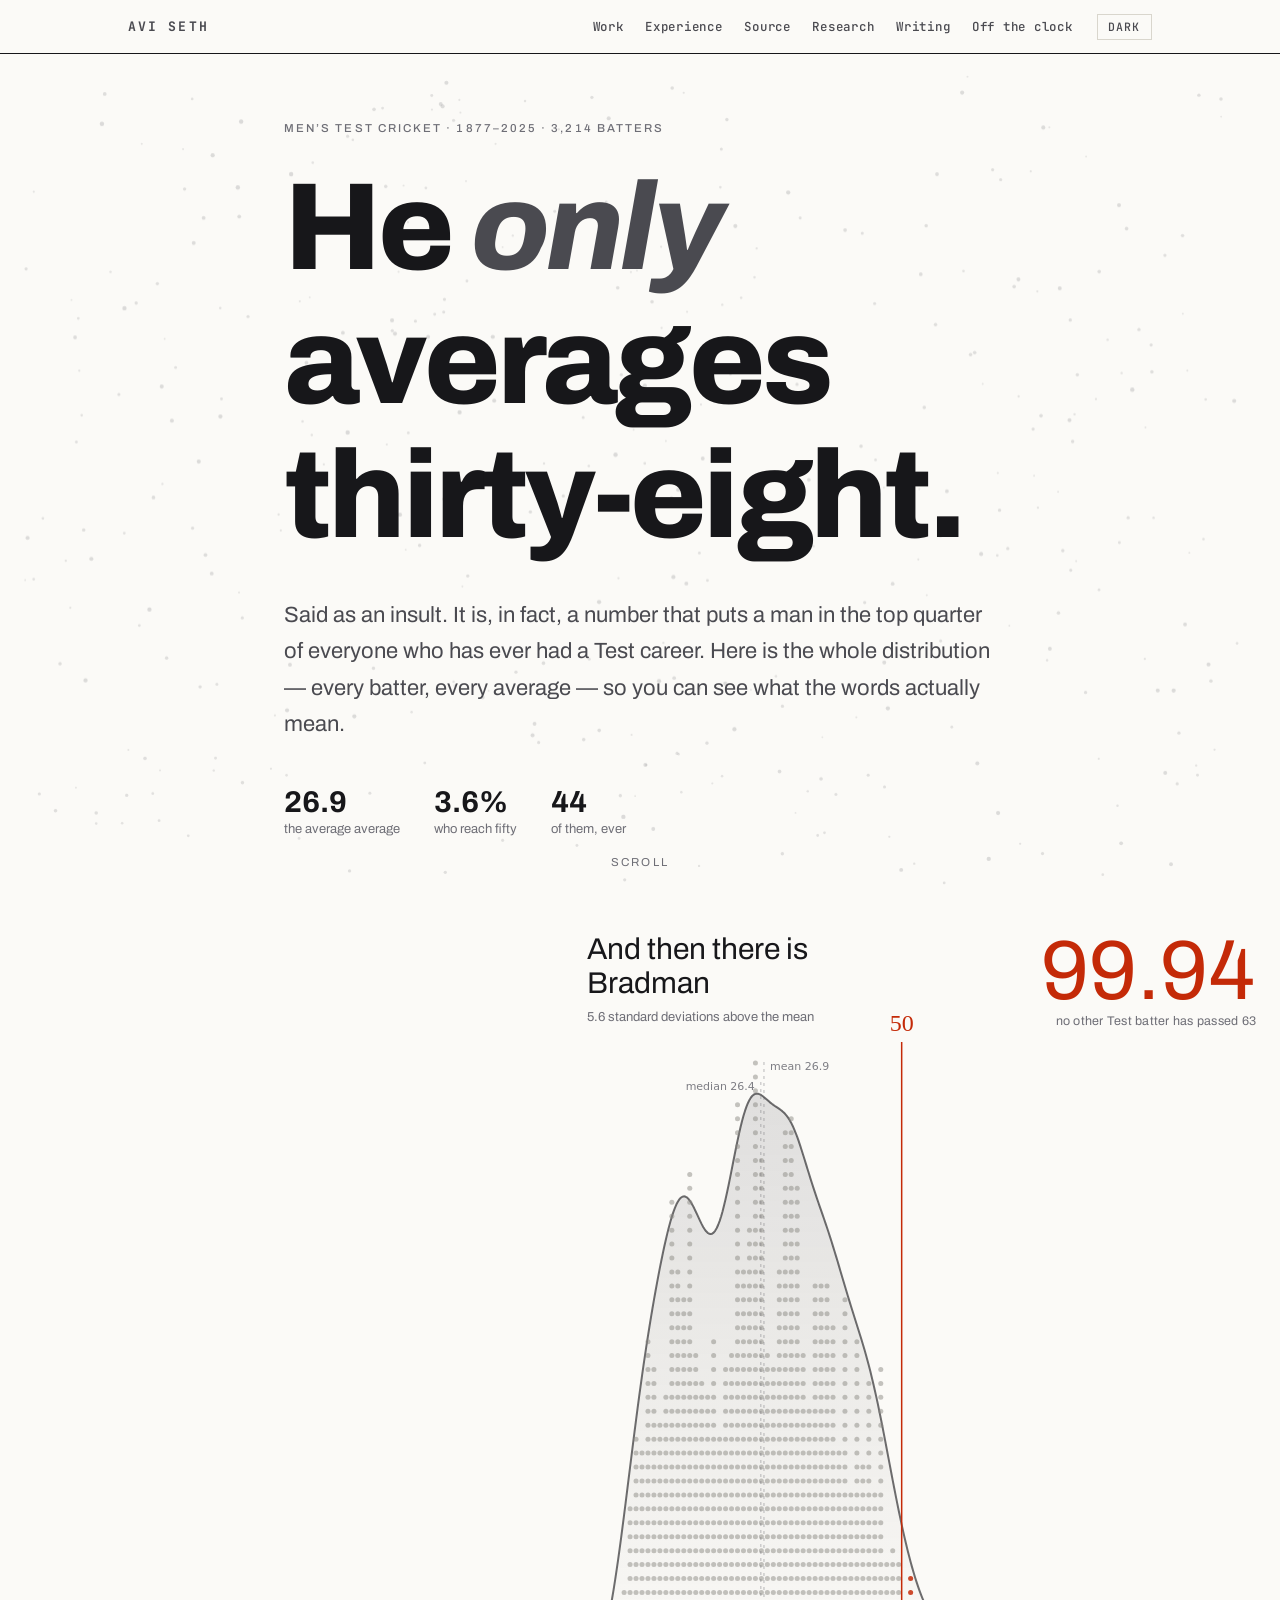
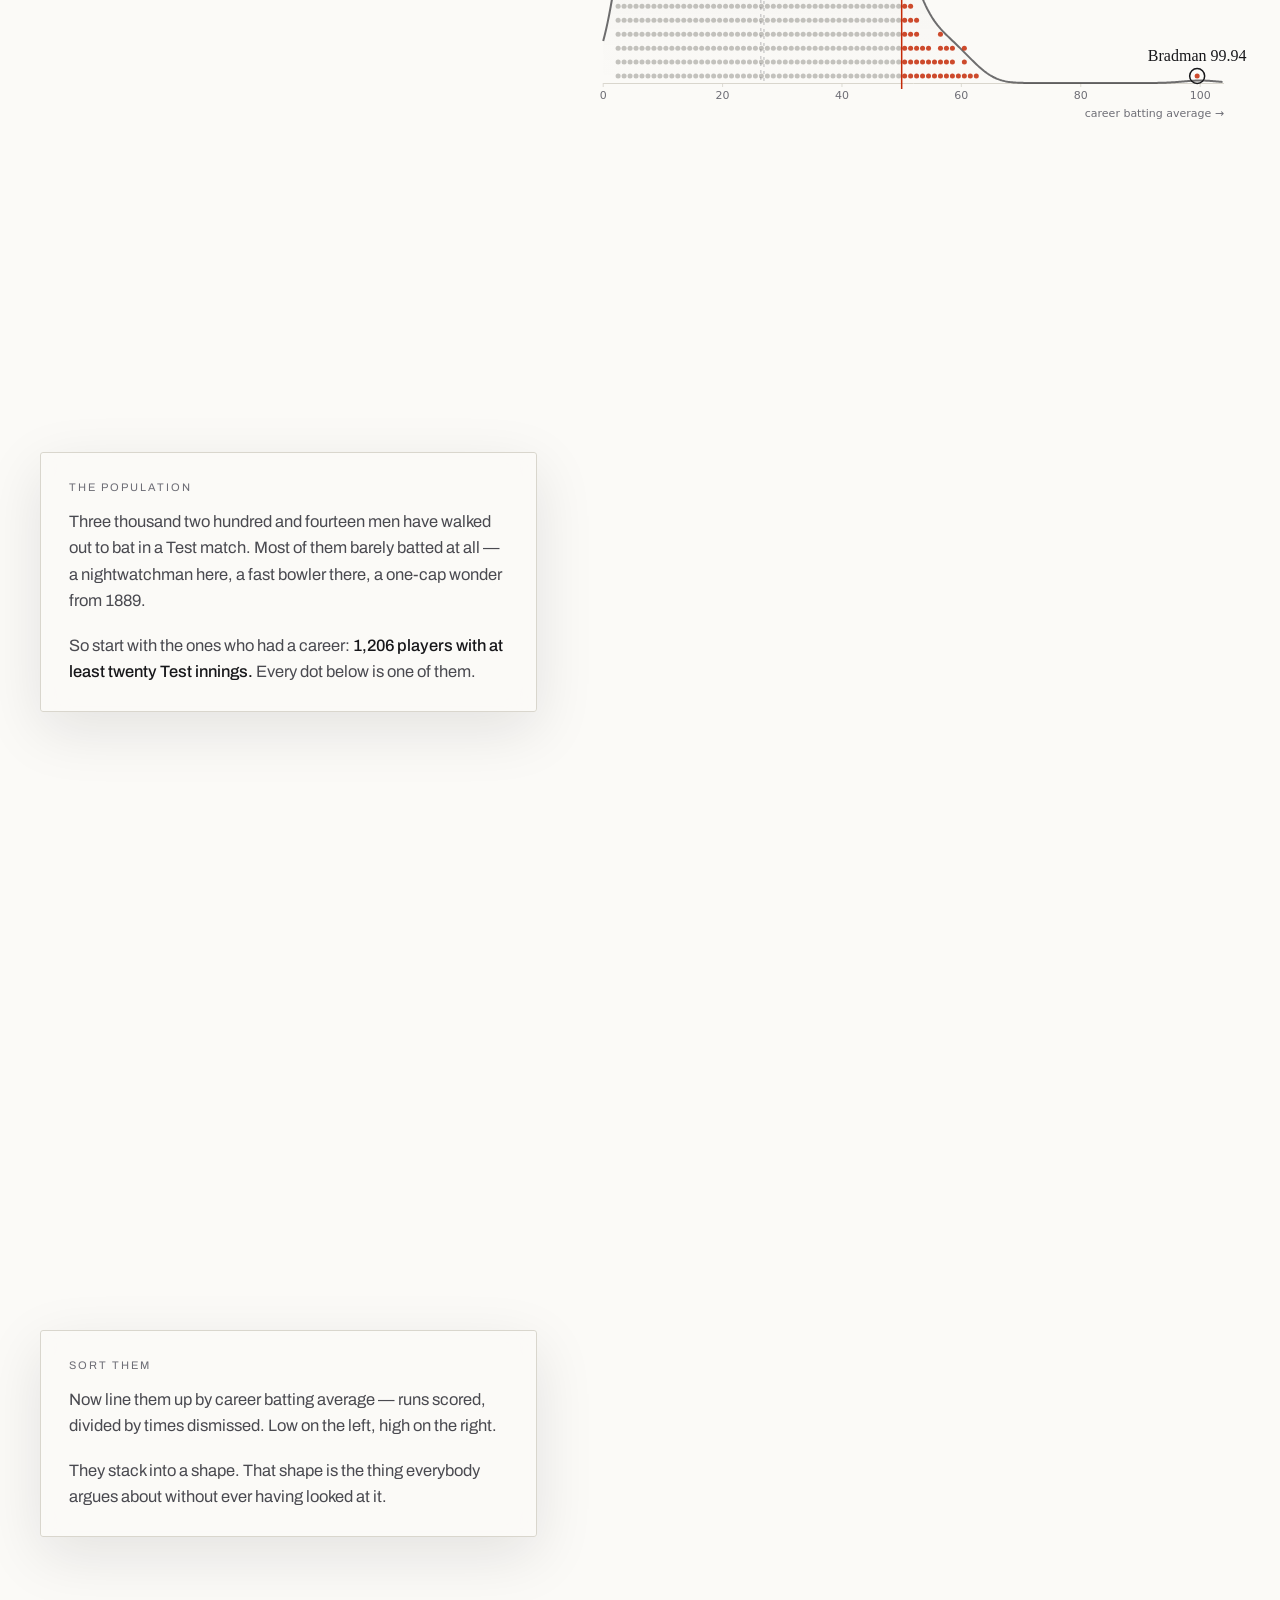
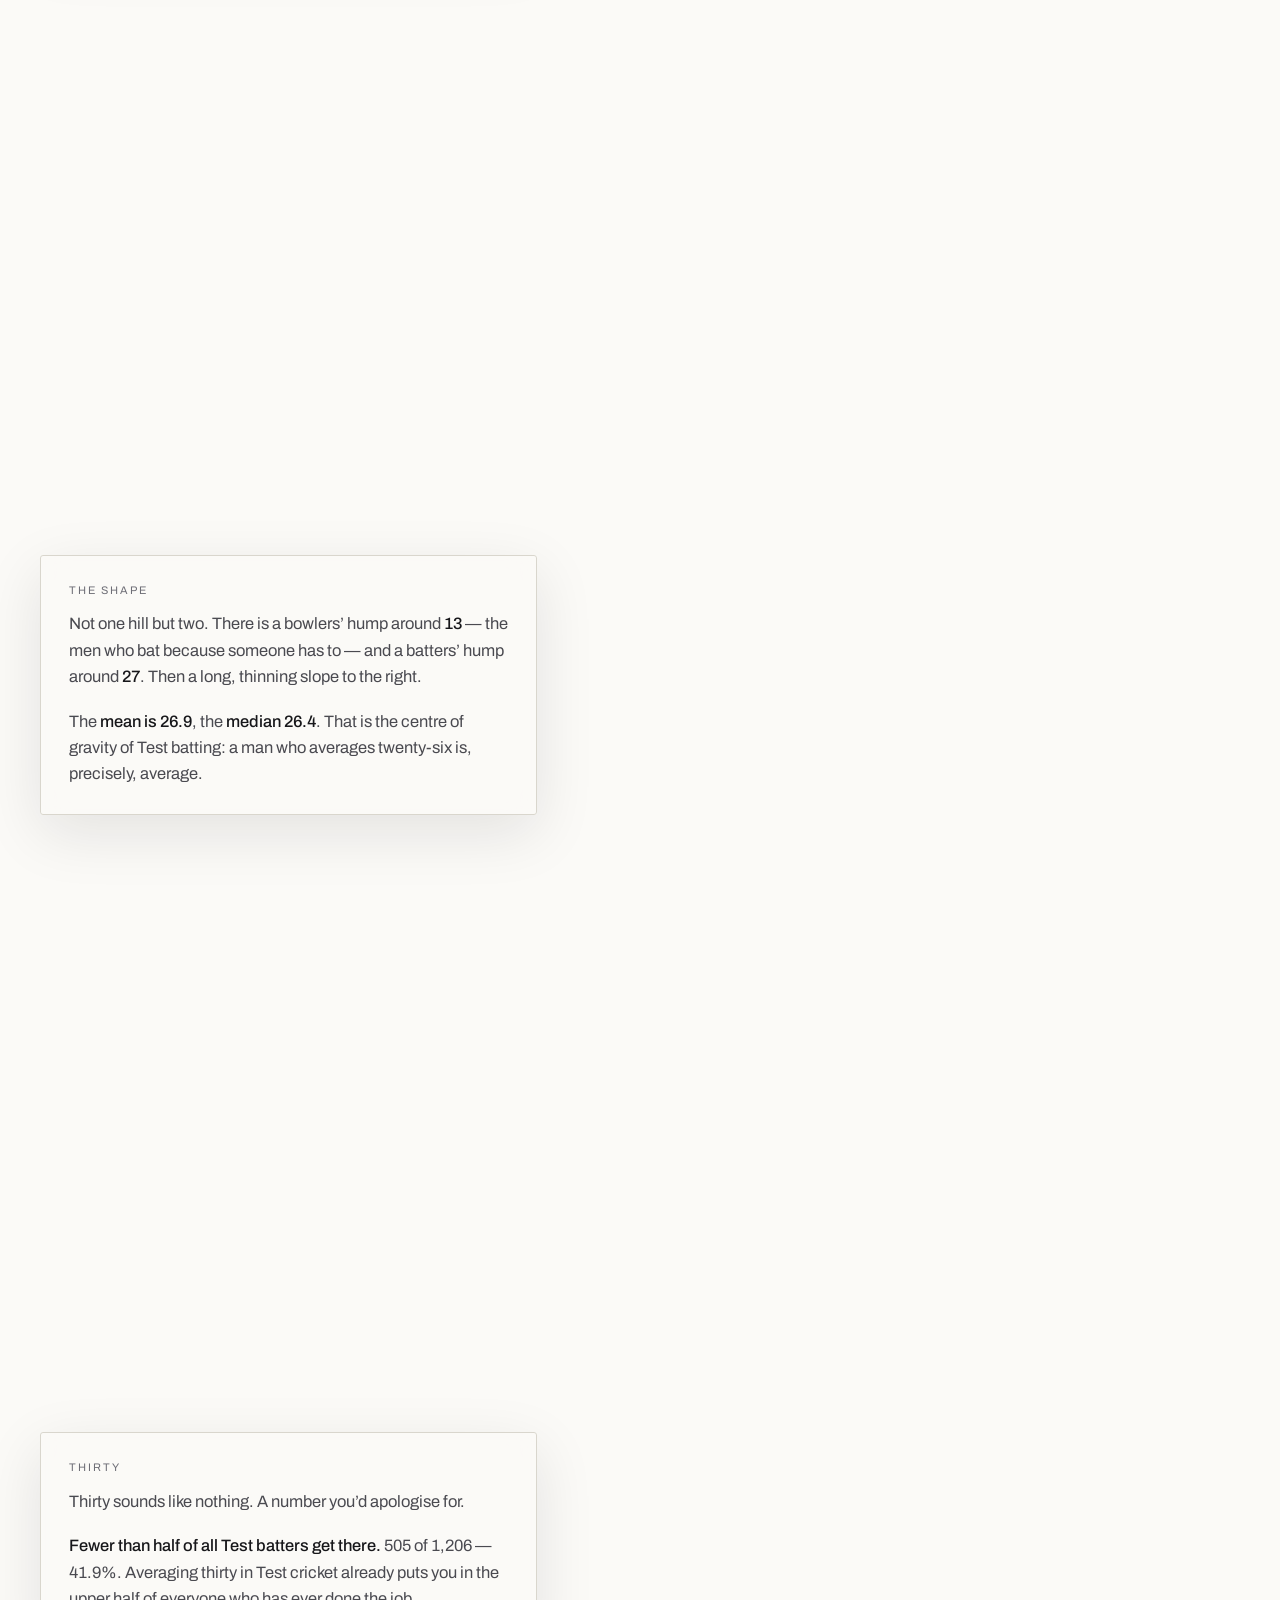
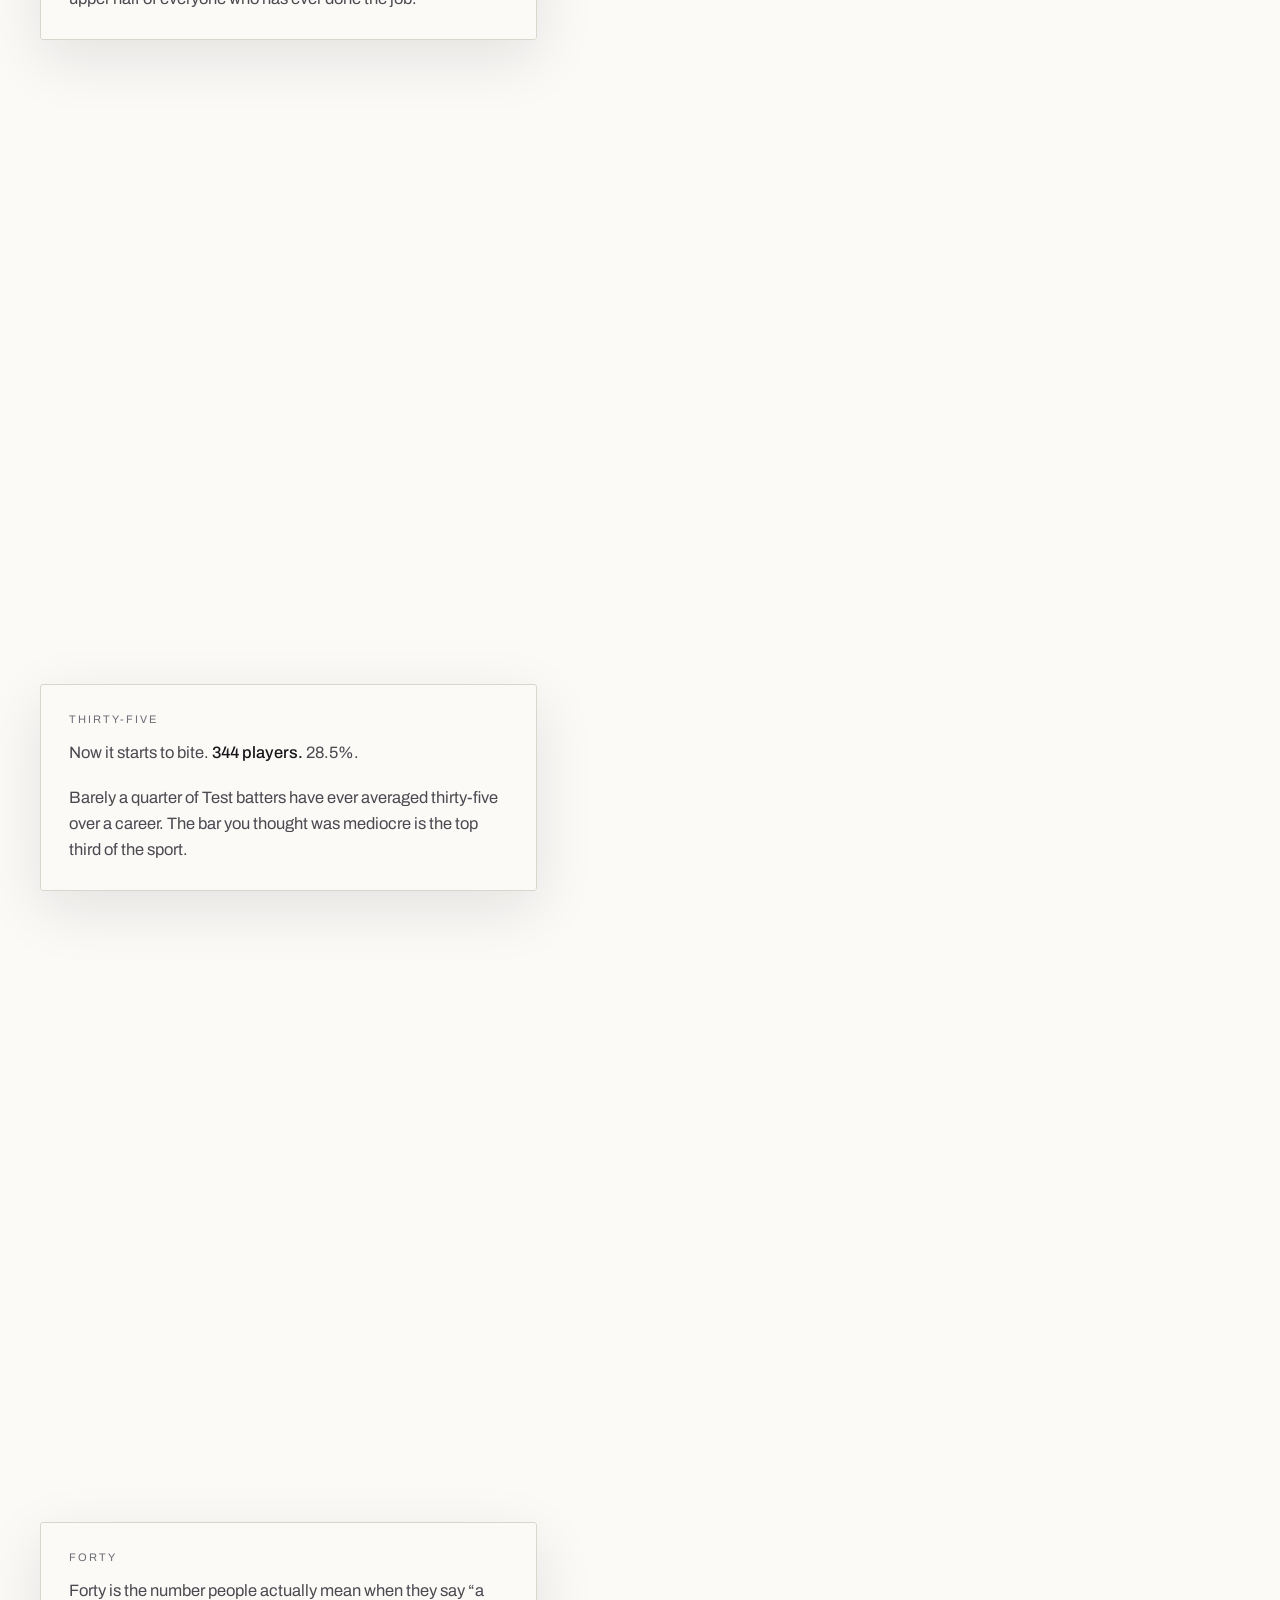
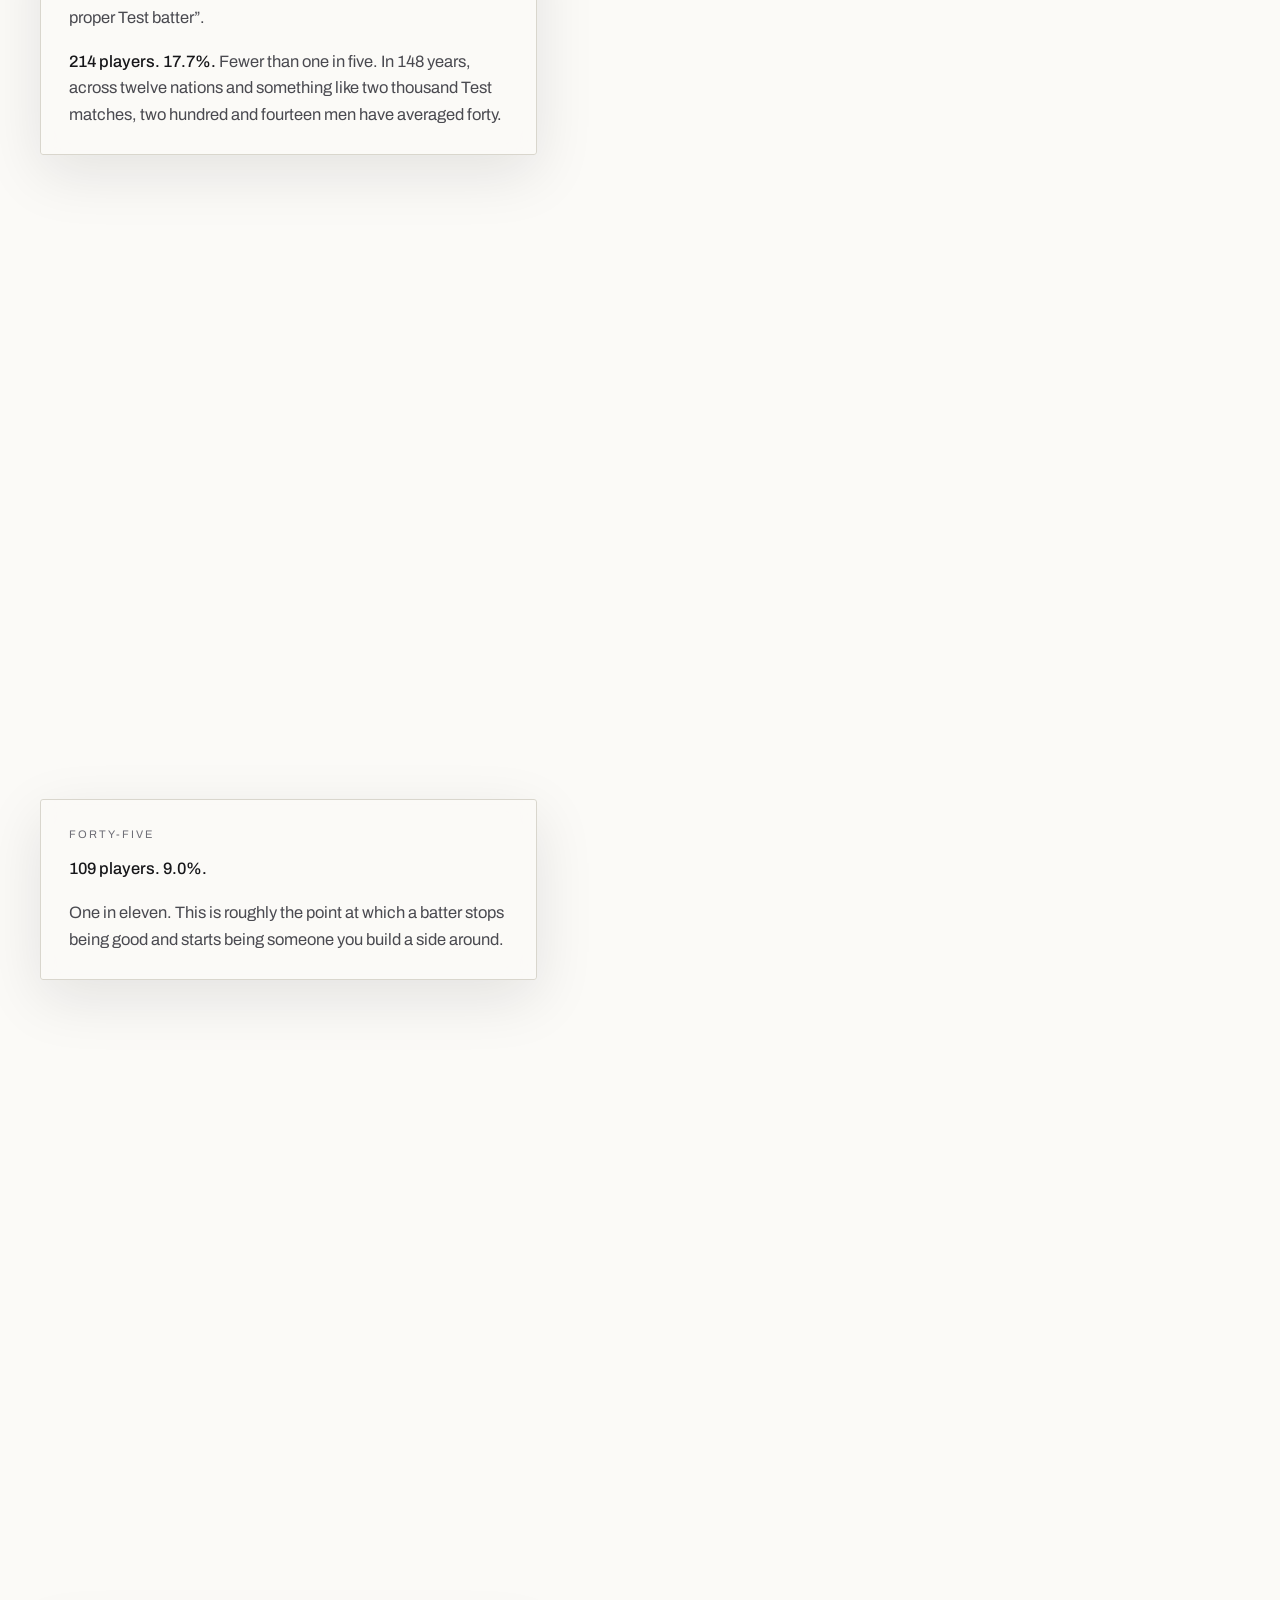
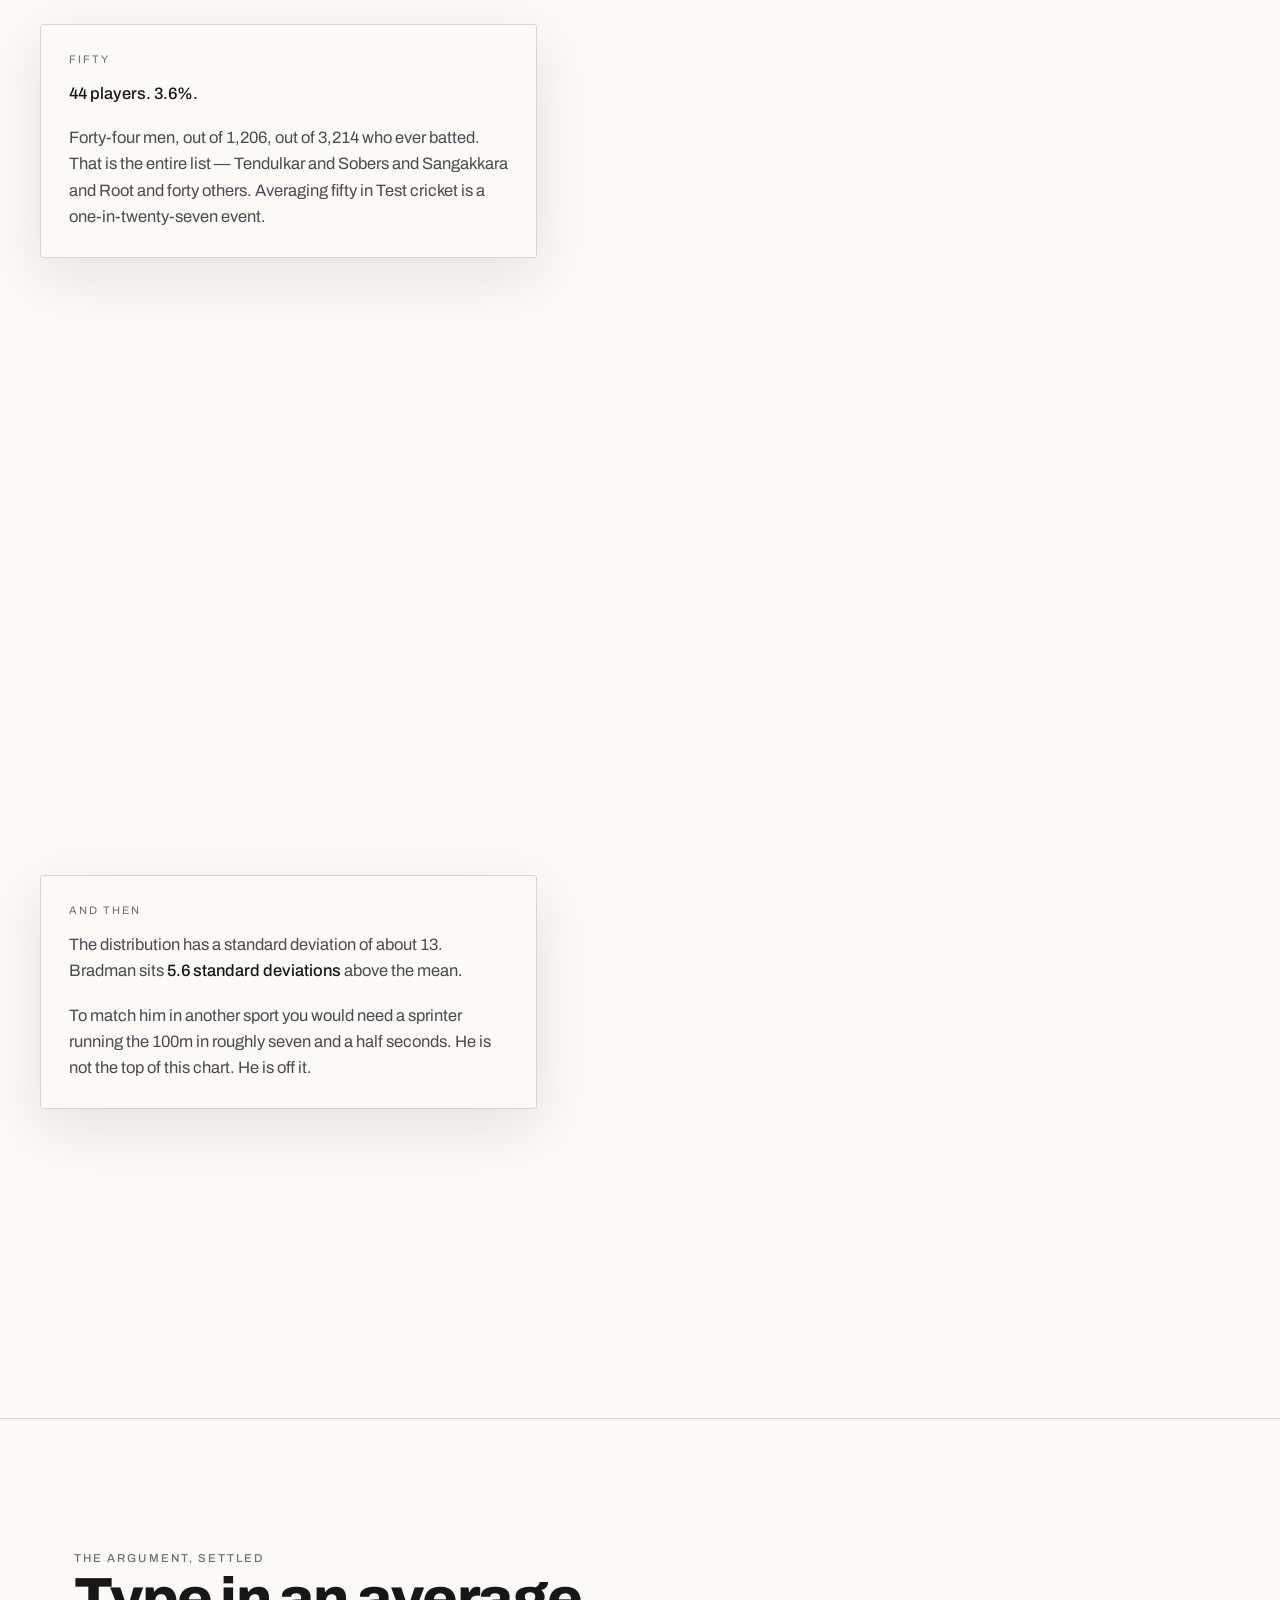
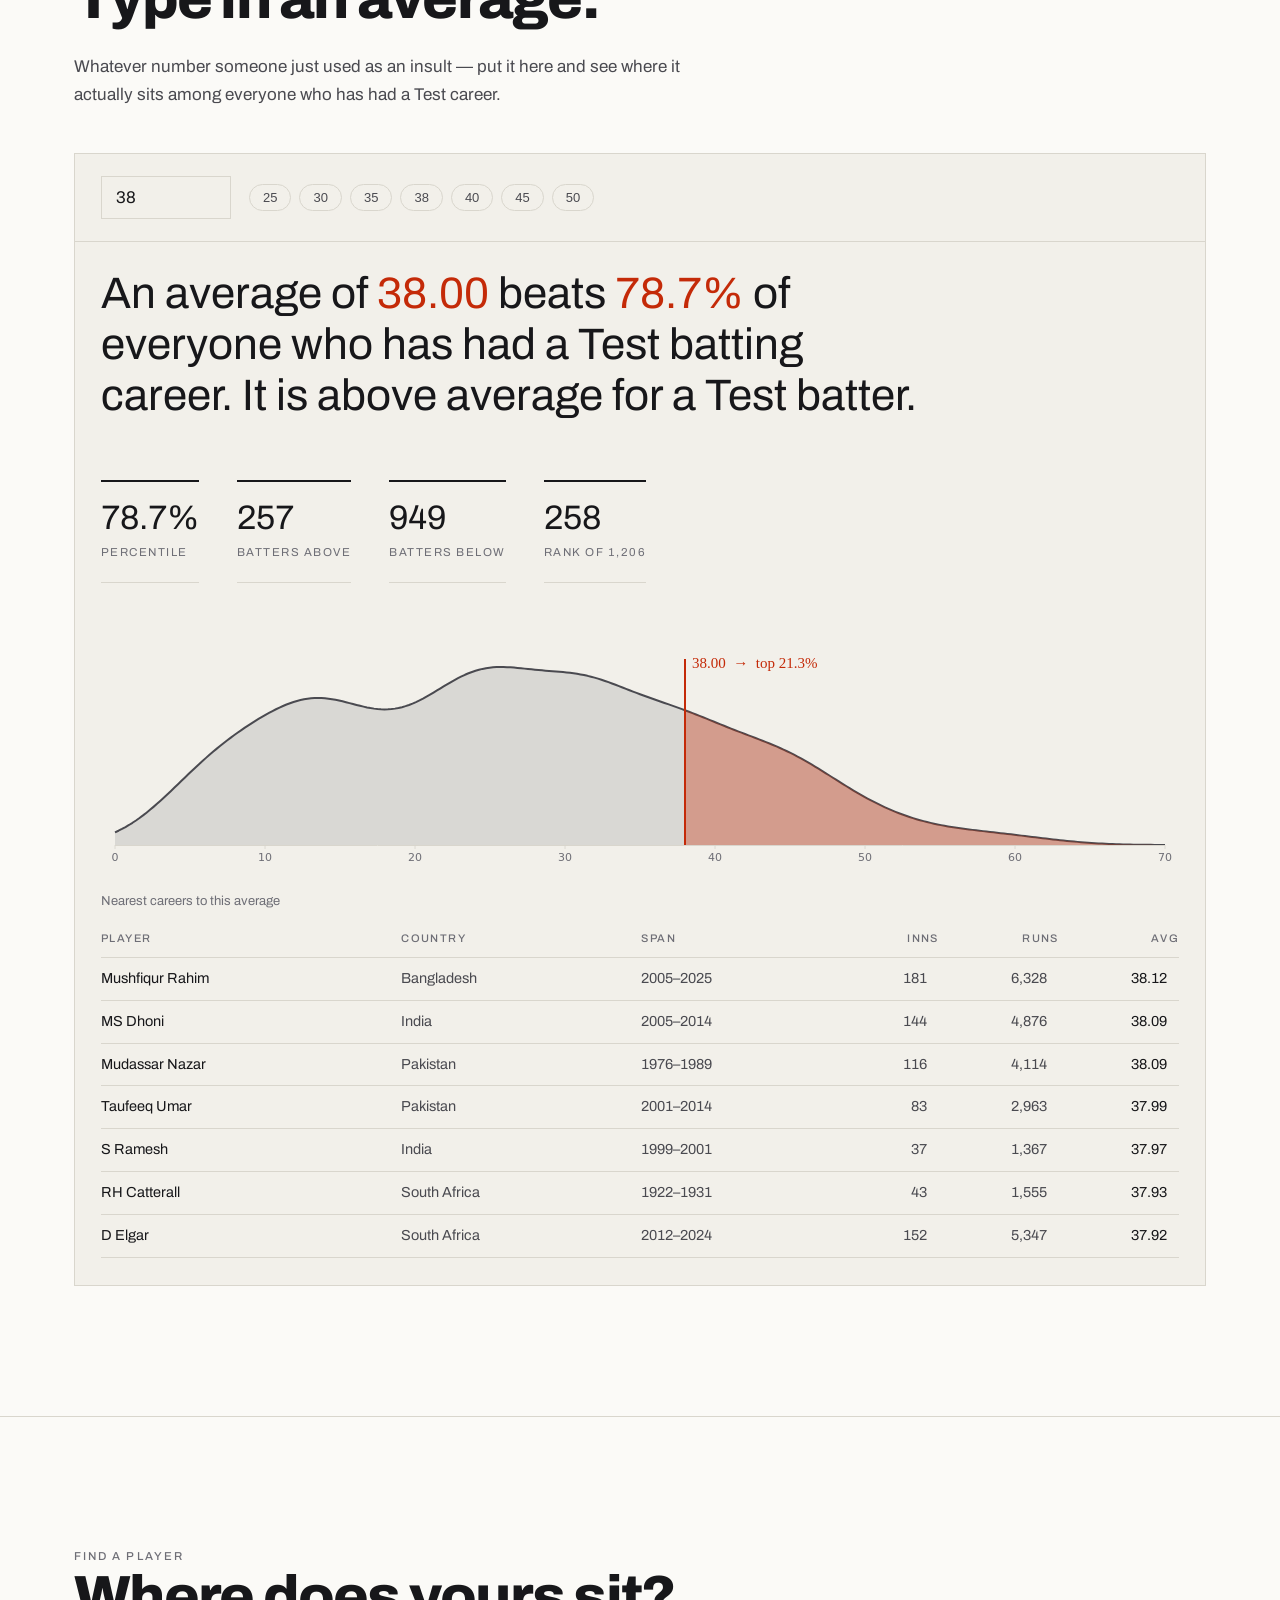
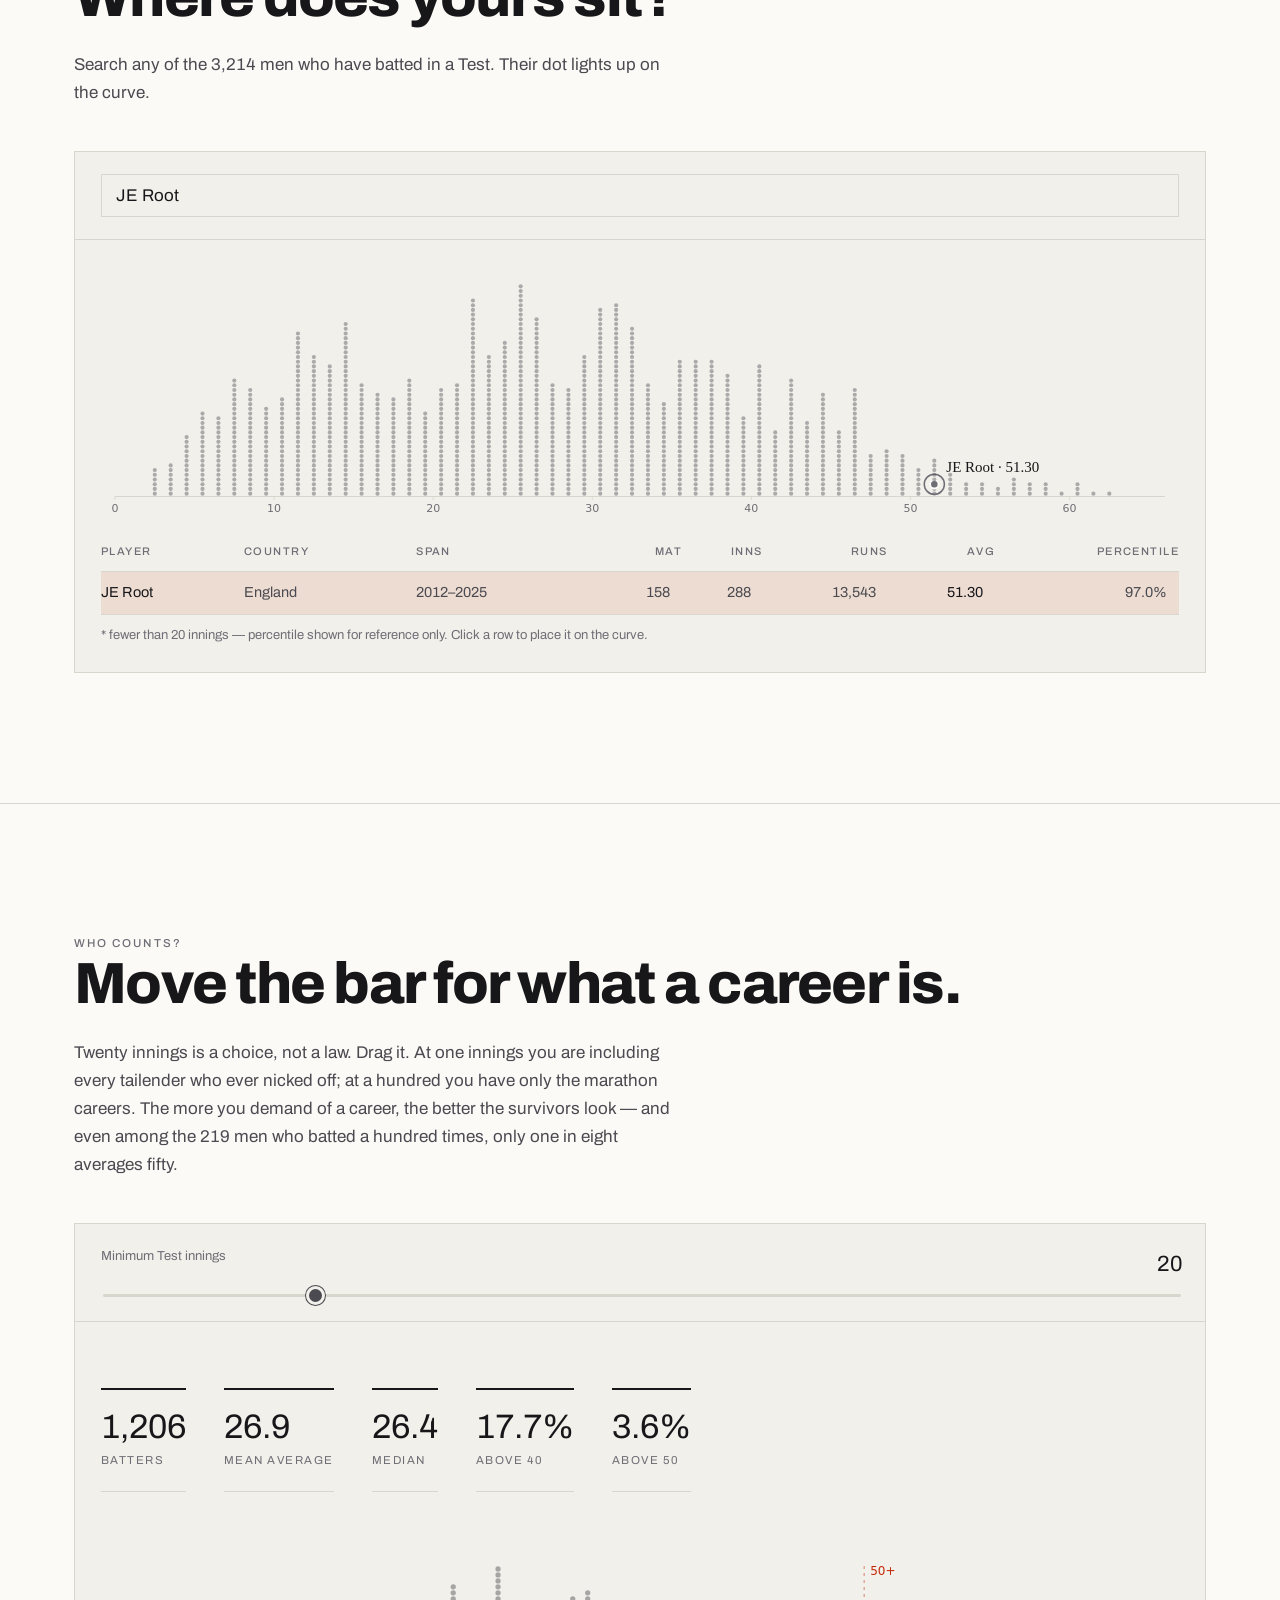
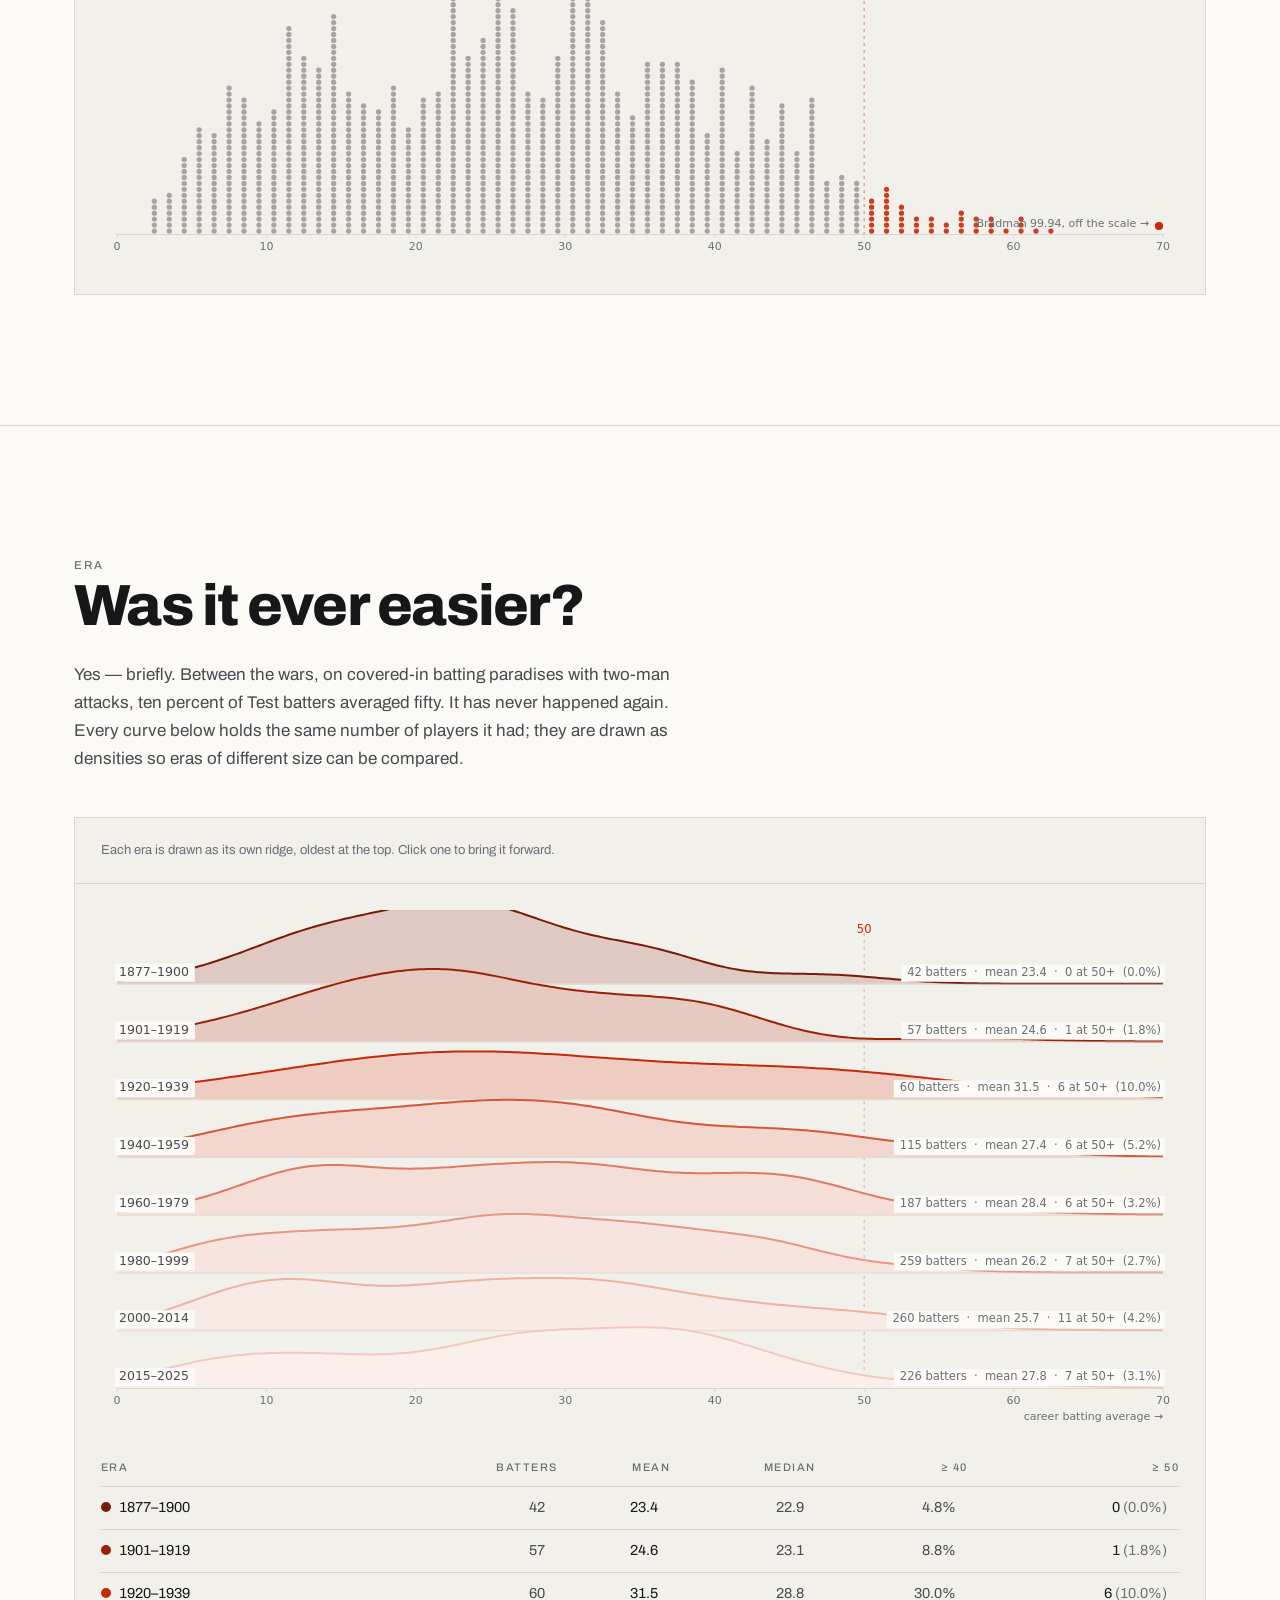
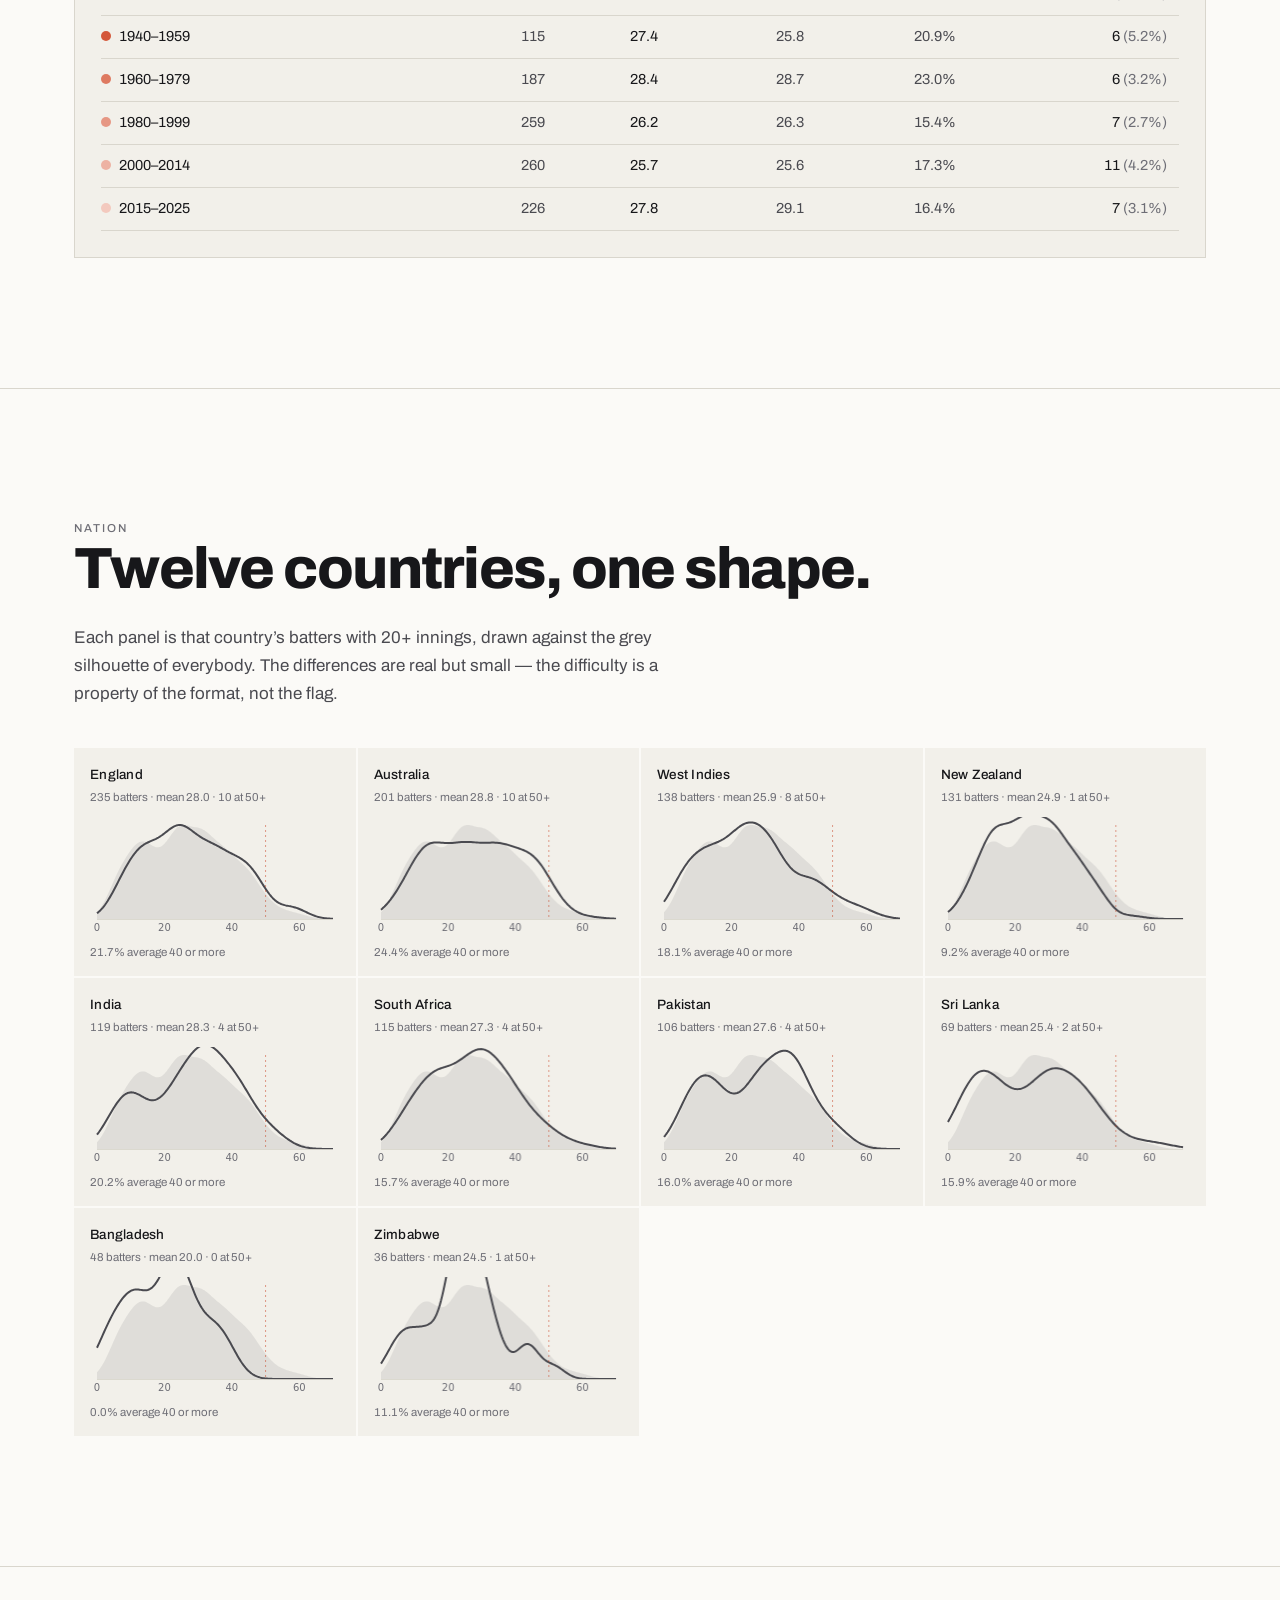
==== commit 1c18137d: "Fix light-theme regressions in the average-50 page The standalone version assumed a dark page in pla" ====
--- a/writing/average-50/index.html
+++ b/writing/average-50/index.html
@@ -136,15 +136,15 @@
 .hint{font-size:13px;color:var(--ink-3)}
 .pill{display:inline-flex;align-items:center;gap:7px;background:var(--surface-3);border:1px solid var(--line);border-radius:999px;padding:5px 13px;font-size:13px;cursor:pointer;color:var(--ink-2);transition:.18s}
 .pill:hover{border-color:var(--blue);color:var(--ink)}
-.pill.on{background:var(--blue);border-color:var(--blue);color:#fff}
+.pill.on{background:var(--blue);border-color:var(--blue);color:var(--paper)}
 .pills{display:flex;gap:8px;flex-wrap:wrap}
 table{width:100%;border-collapse:collapse;font-size:14.5px}
 th{text-align:left;font-weight:500;font-size:11px;letter-spacing:.13em;text-transform:uppercase;color:var(--ink-3);padding:0 12px 10px 0;border-bottom:1px solid var(--line)}
-td{padding:9px 12px 9px 0;border-bottom:1px solid rgba(42,42,48,.55);color:var(--ink-2)}
+td{padding:9px 12px 9px 0;border-bottom:1px solid var(--hair);color:var(--ink-2)}
 td.p{color:var(--ink)}
 td.n{text-align:right;font-variant-numeric:tabular-nums}
 th.n{text-align:right;padding-right:0}
-tr.me td{background:rgba(217,89,38,.1)}
+tr.me td{background:rgba(196,42,8,.10)}
 .results{margin-top:16px;max-height:330px;overflow:auto}
 .small-mult{display:grid;grid-template-columns:repeat(auto-fill,minmax(255px,1fr));gap:2px}
 .sm{background:var(--surface-2);padding:16px 16px 10px;position:relative}
@@ -154,8 +154,8 @@
 footer{padding:90px 0 120px;border-top:1px solid var(--line);color:var(--ink-3);font-size:14px}
 footer h3{font-size:24px;color:var(--ink-2);margin-bottom:.5em}
 .note{font-size:13.5px;color:var(--ink-3);line-height:1.7}
-.tt{position:fixed;pointer-events:none;z-index:99;background:#000;border:1px solid var(--line);border-radius:3px;padding:9px 12px;font-size:13px;line-height:1.45;opacity:0;transition:opacity .12s;max-width:260px;box-shadow:0 10px 30px rgba(0,0,0,.7)}
-.tt b{color:#fff;font-weight:500}
+.tt{position:fixed;pointer-events:none;z-index:99;background:var(--raised);color:var(--ink);border:1px solid var(--rule);border-radius:3px;padding:9px 12px;font-size:13px;line-height:1.45;opacity:0;transition:opacity .12s;max-width:260px;box-shadow:0 10px 30px rgba(0,0,0,.28)}
+.tt b{color:var(--ink);font-weight:600}
 .tt s{display:block;text-decoration:none;color:var(--ink-3);font-size:12px}
 @media (max-width:760px){
   body{font-size:16px}
@@ -169,7 +169,7 @@
   .hud-r{text-align:right;margin-left:auto}
   .hud-big{font-size:30px}
   .hud-cap{font-size:10.5px;max-width:15em;line-height:1.35;margin-left:auto}
-  .step-inner{background:rgba(12,12,14,.97)}
+  .step-inner{background:var(--step-bg)}
   section.blk{padding:84px 0}
   .statrow{gap:24px}
 }
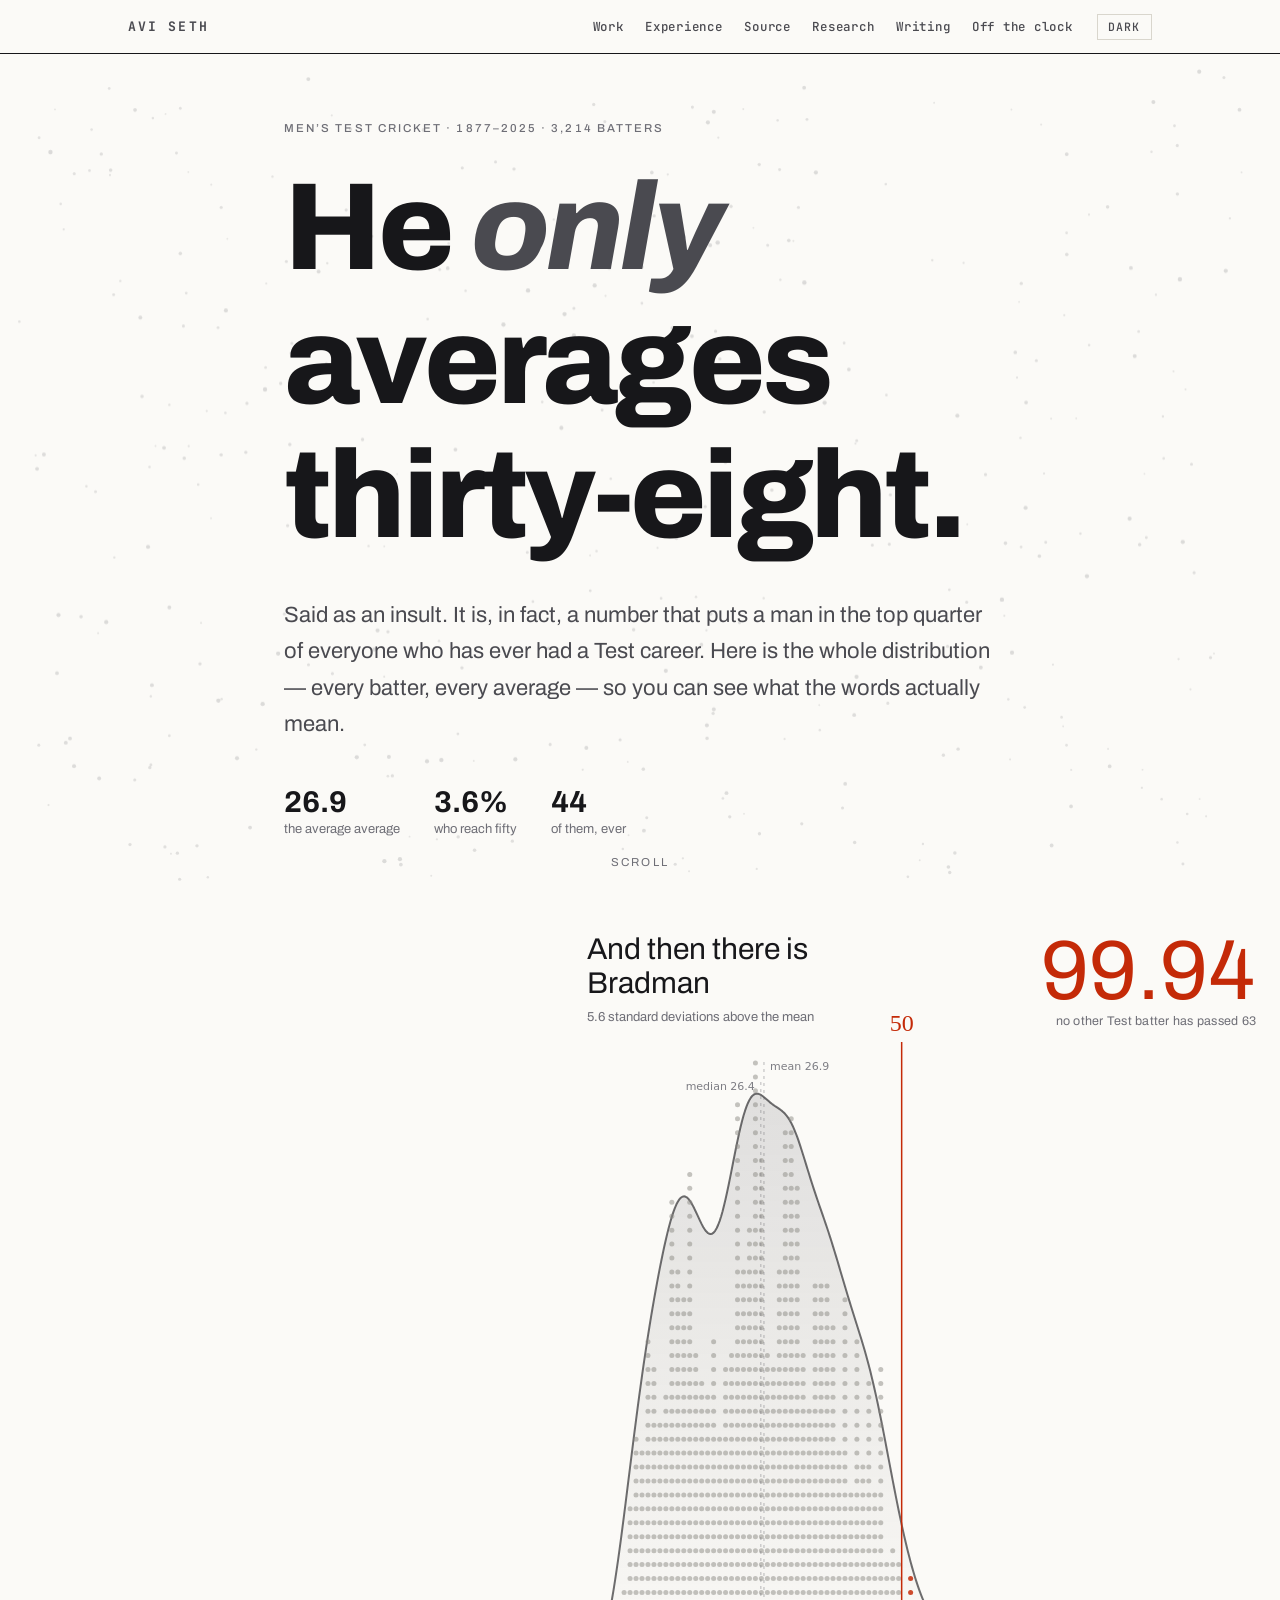
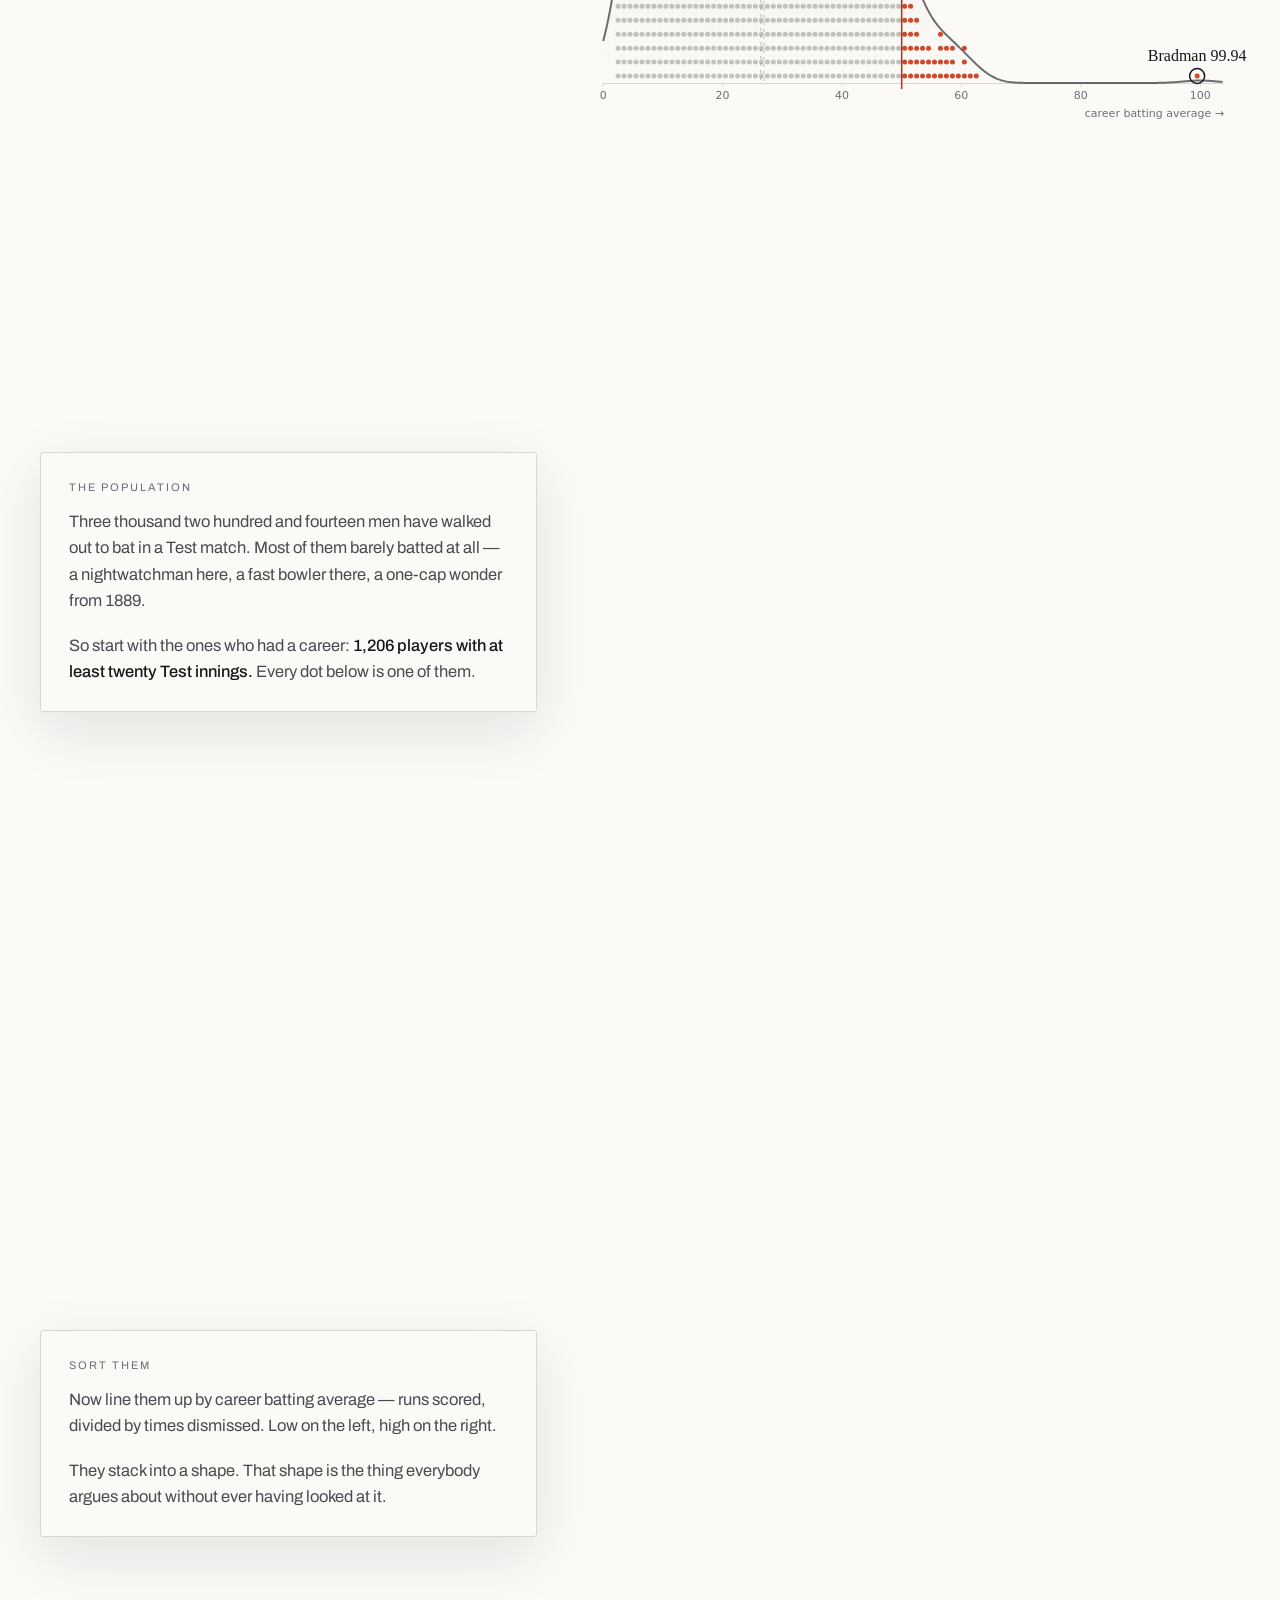
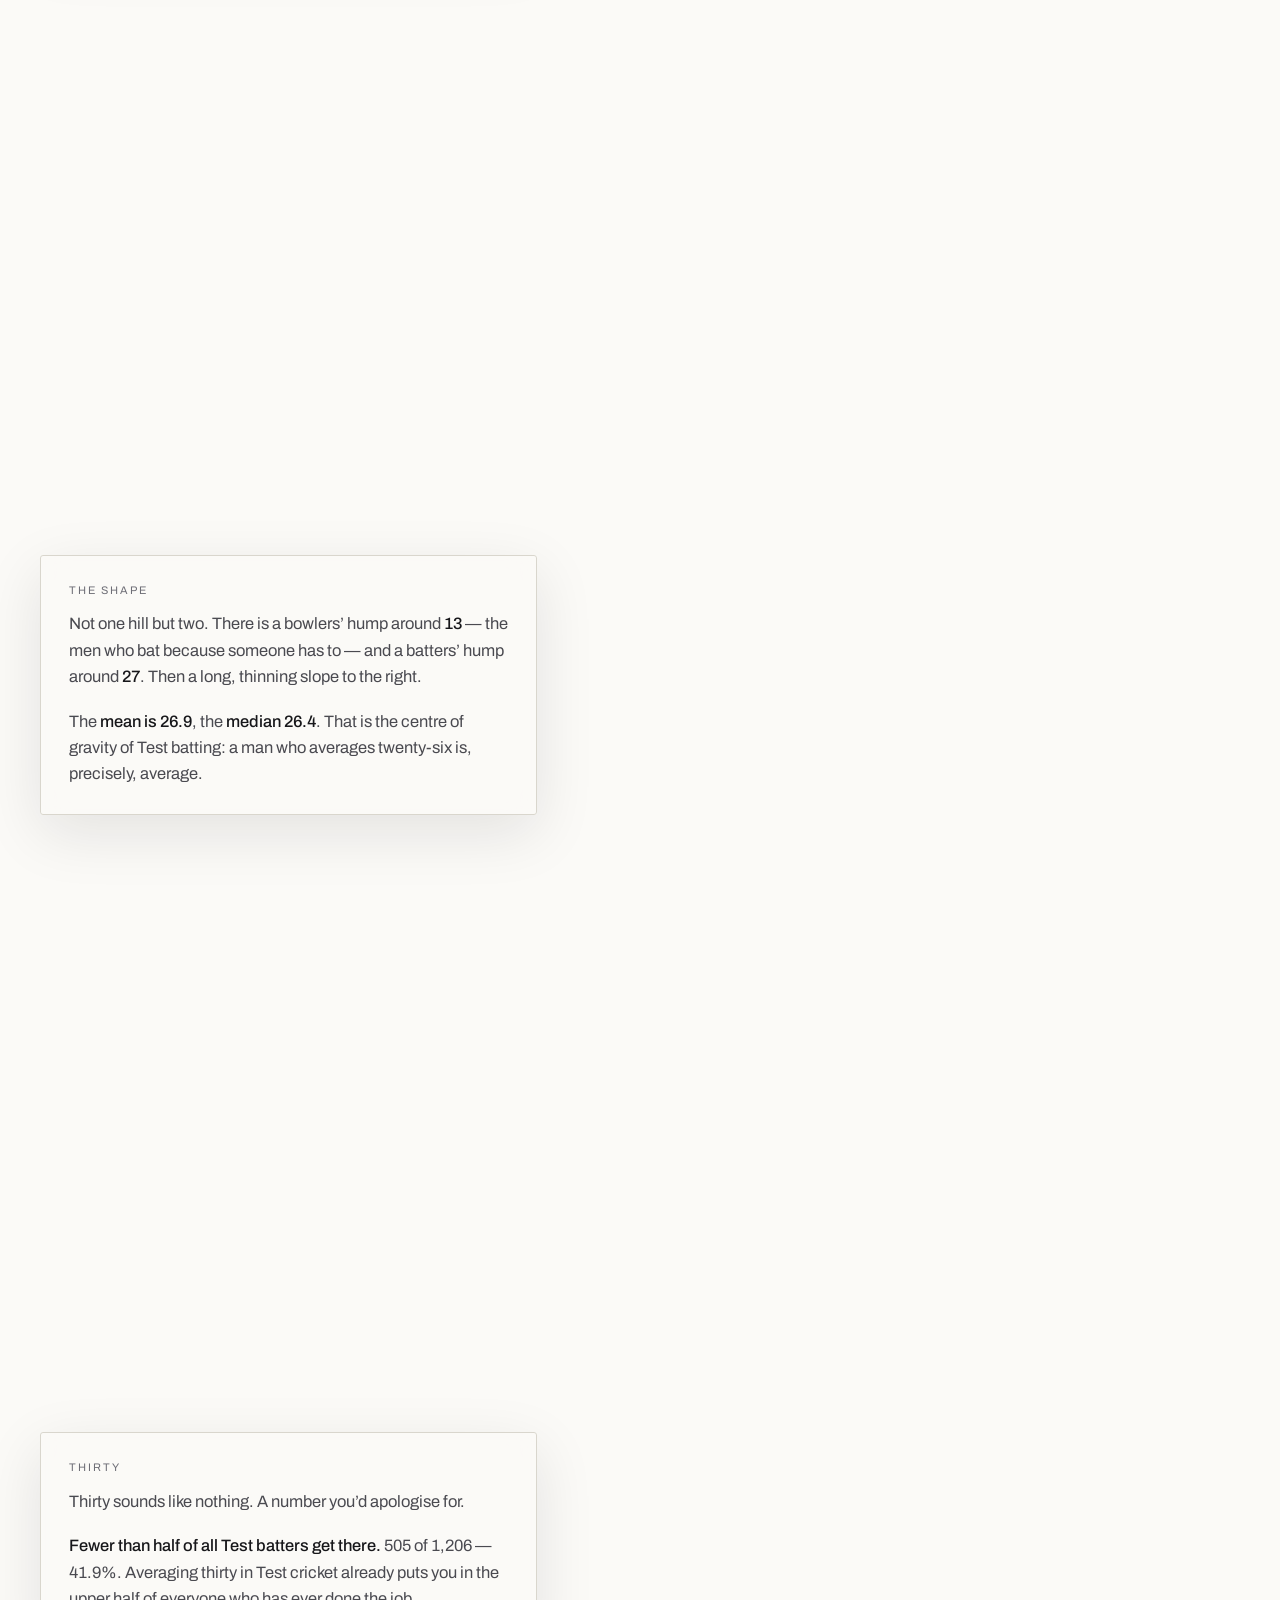
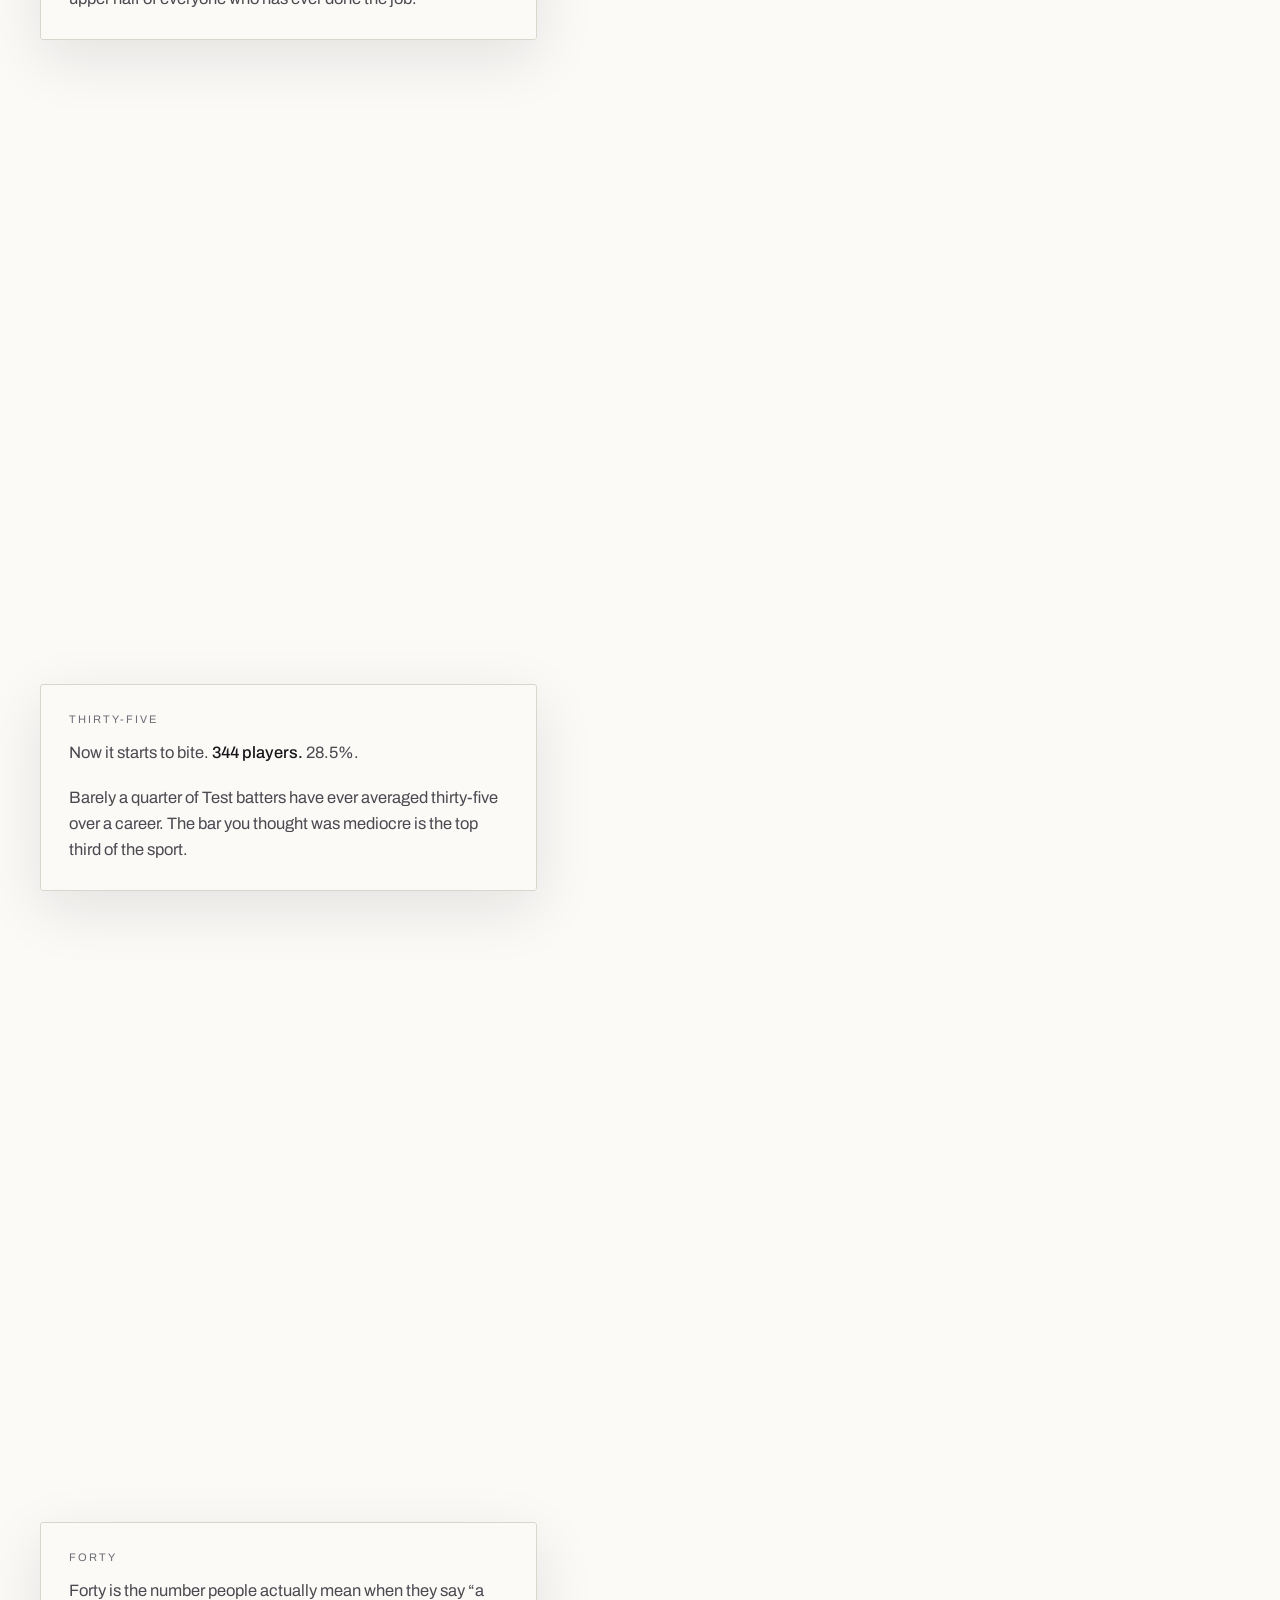
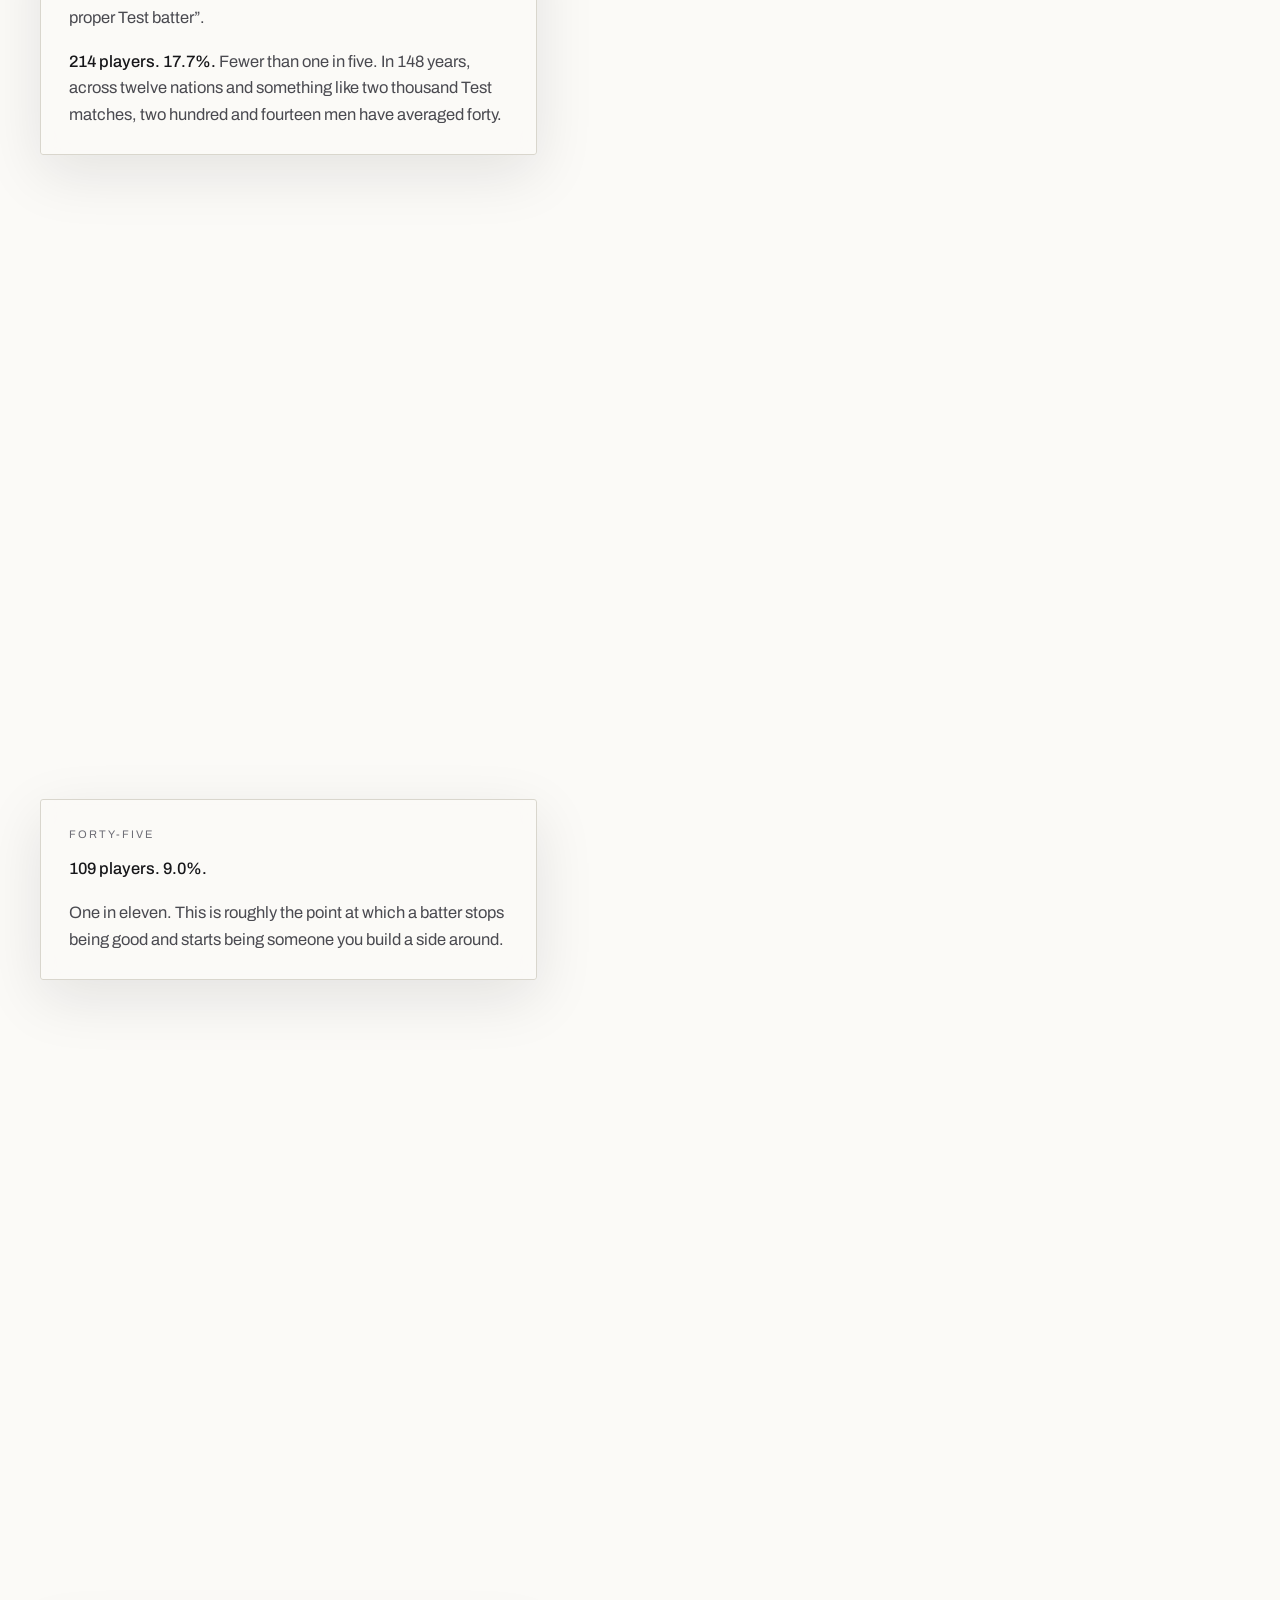
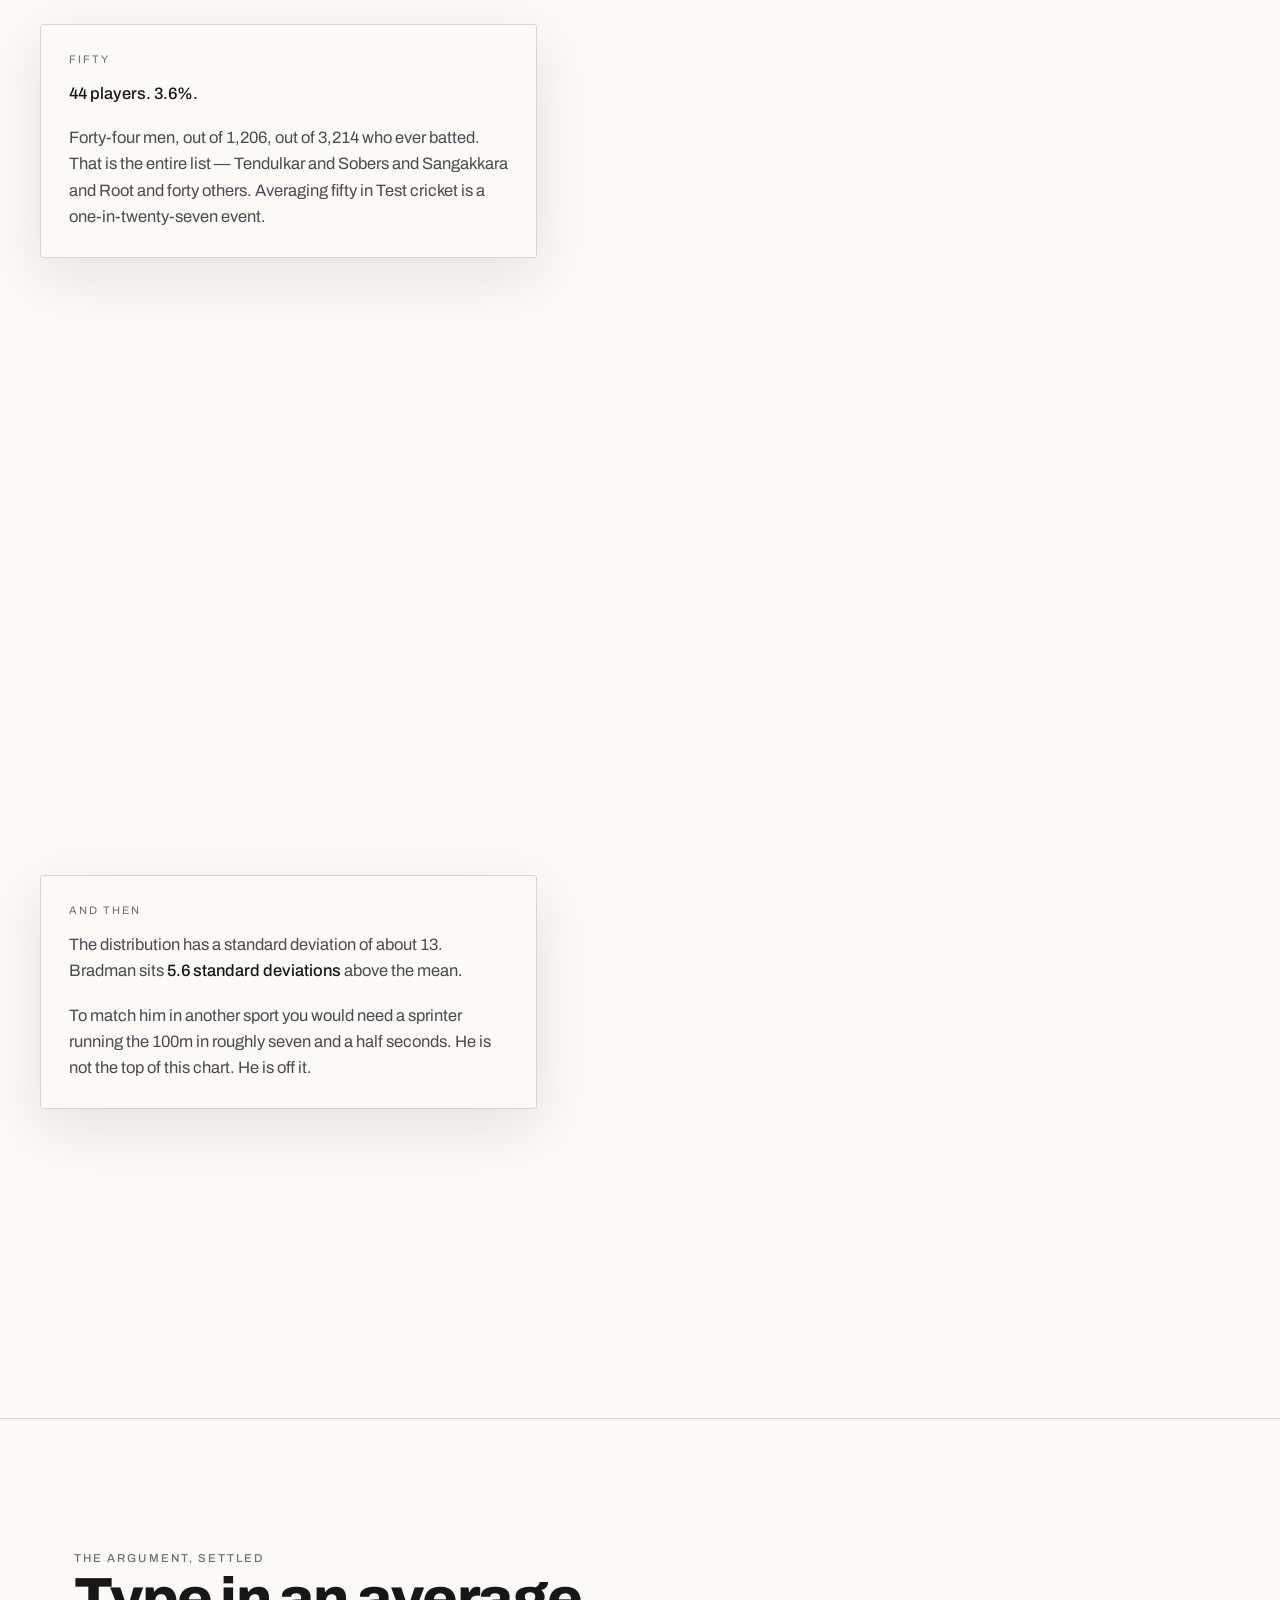
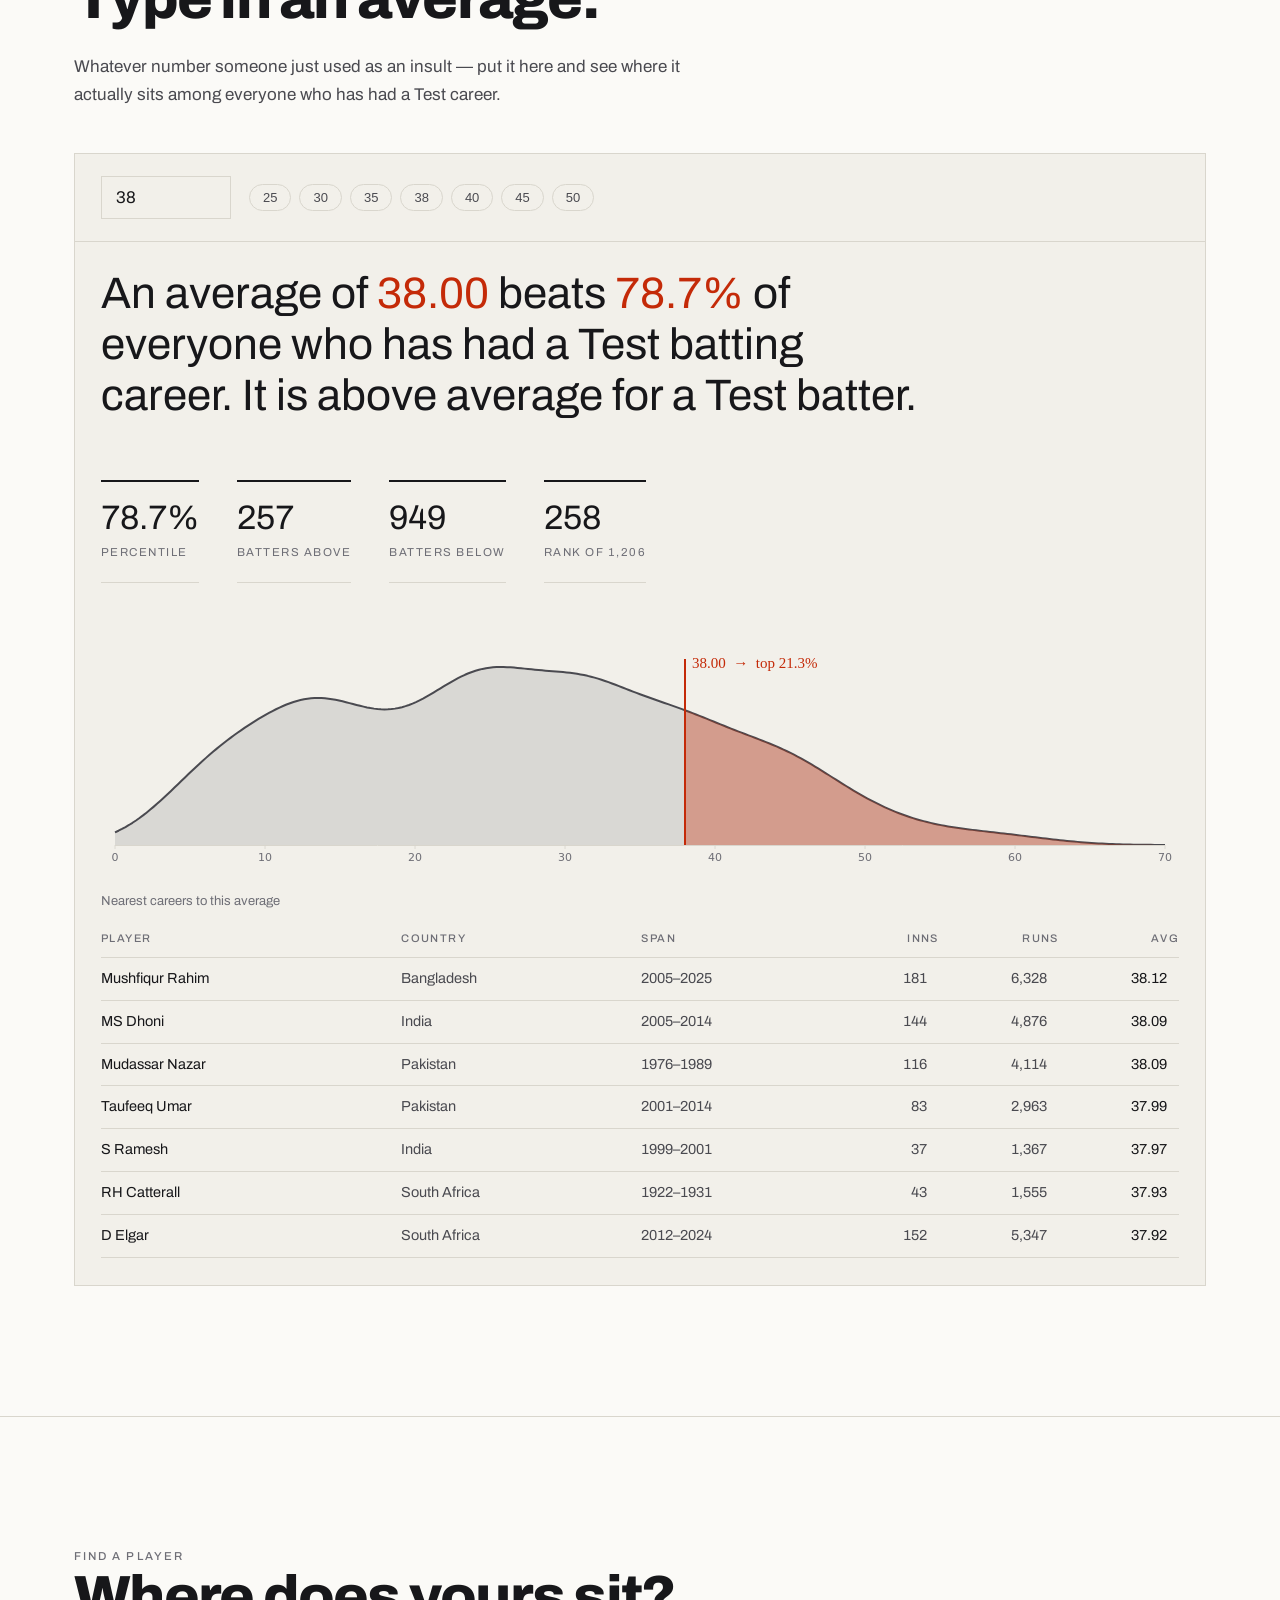
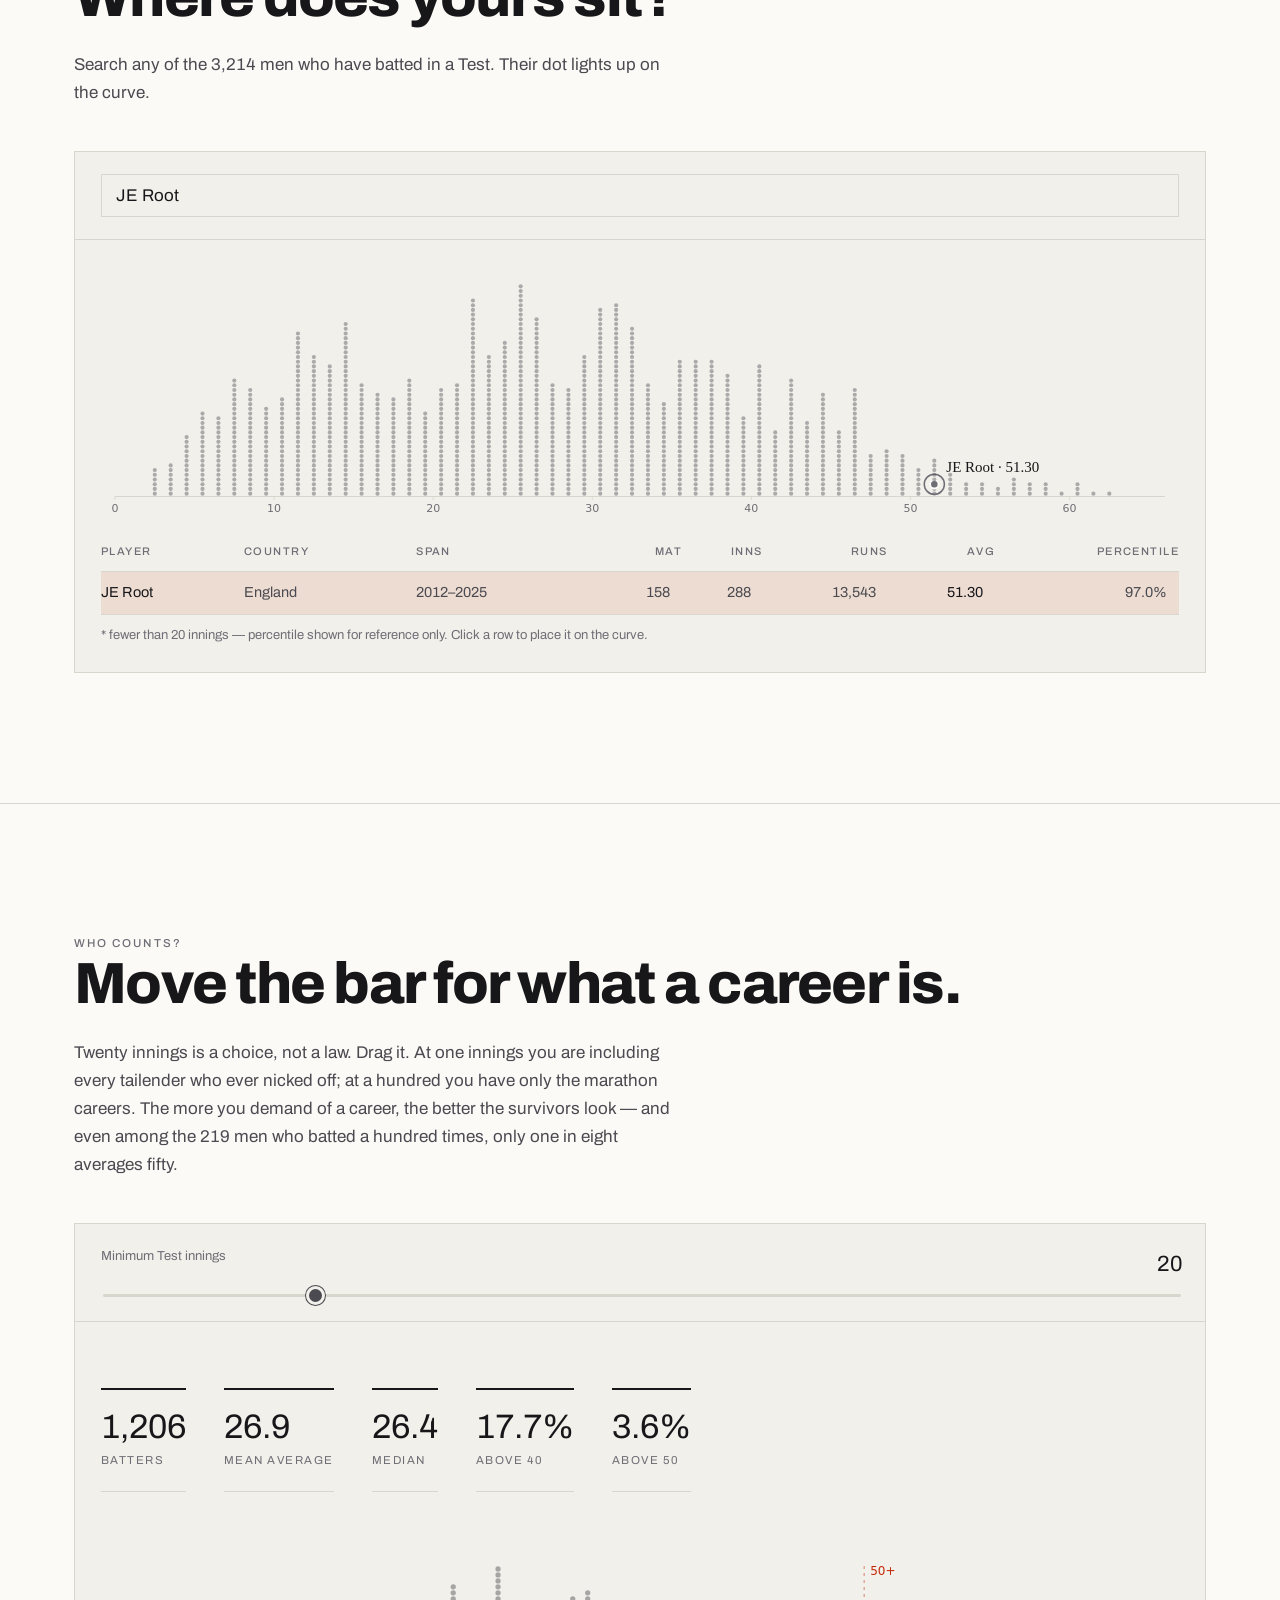
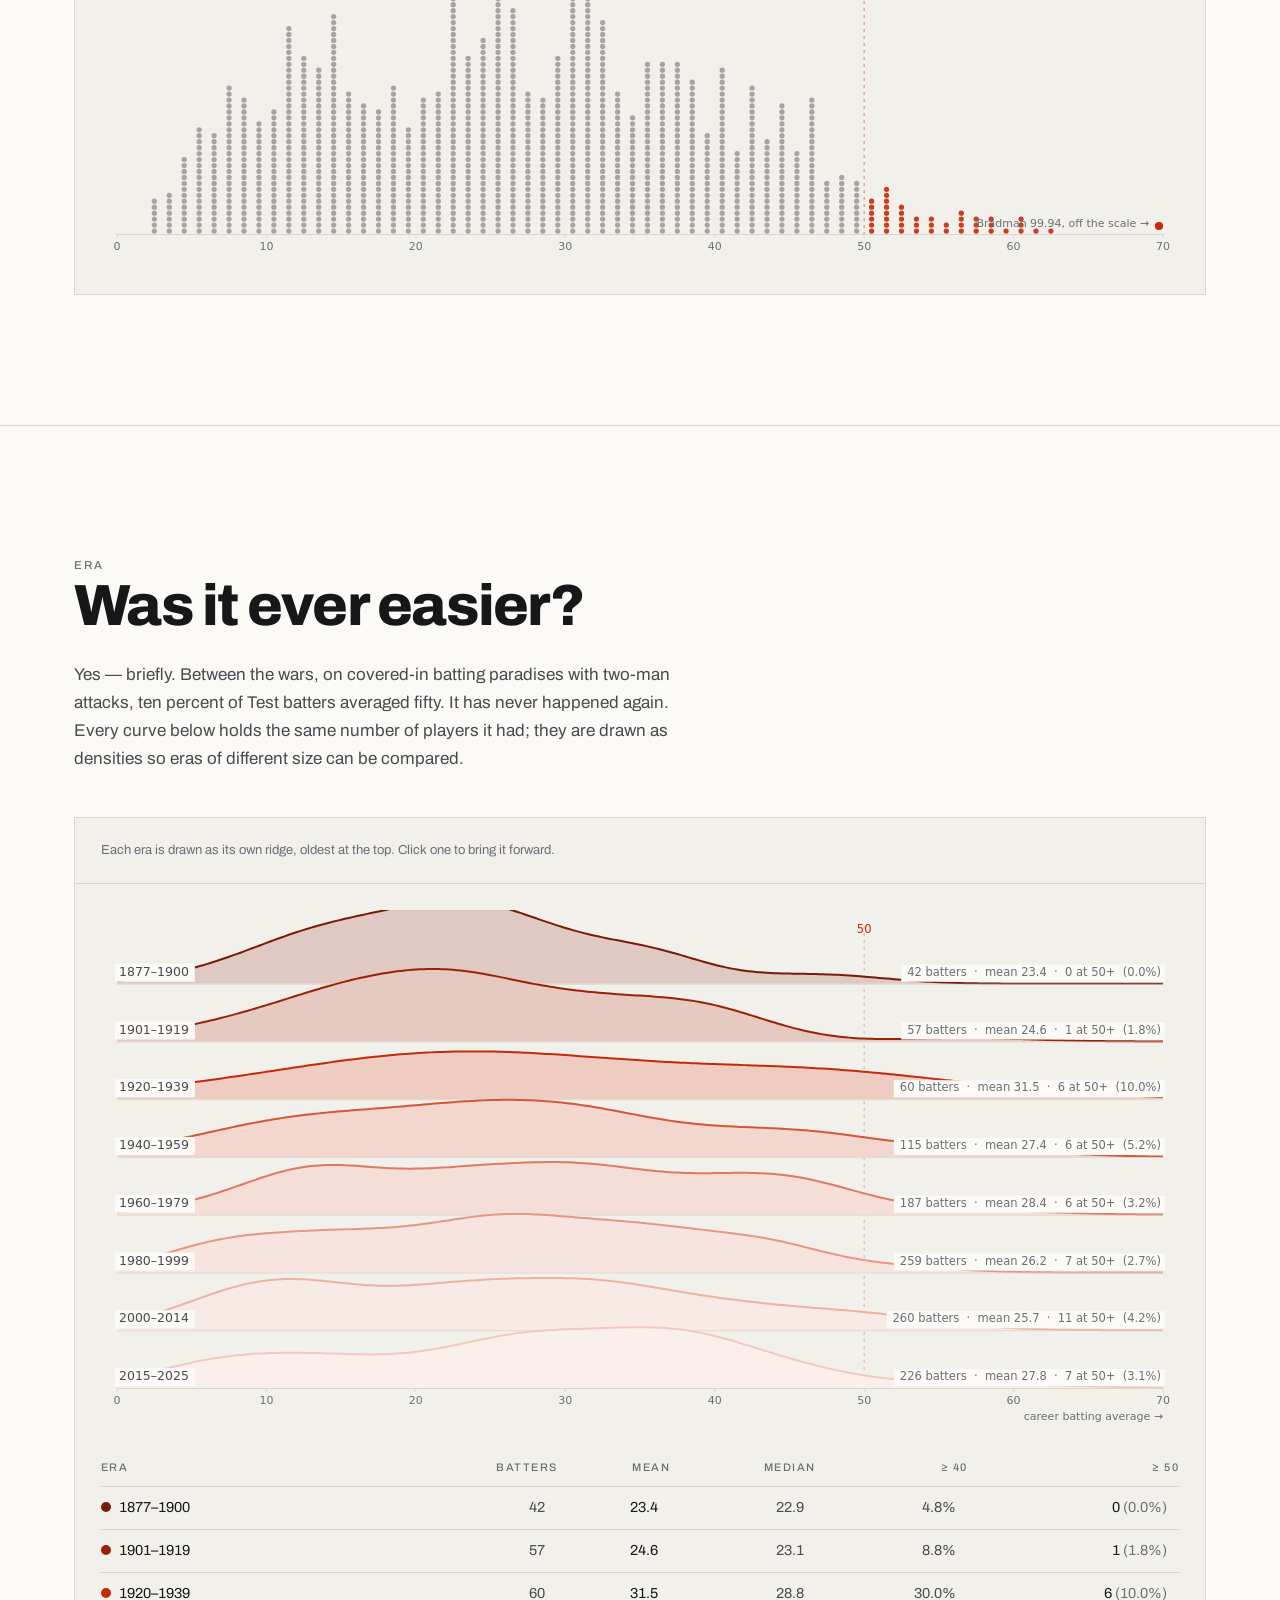
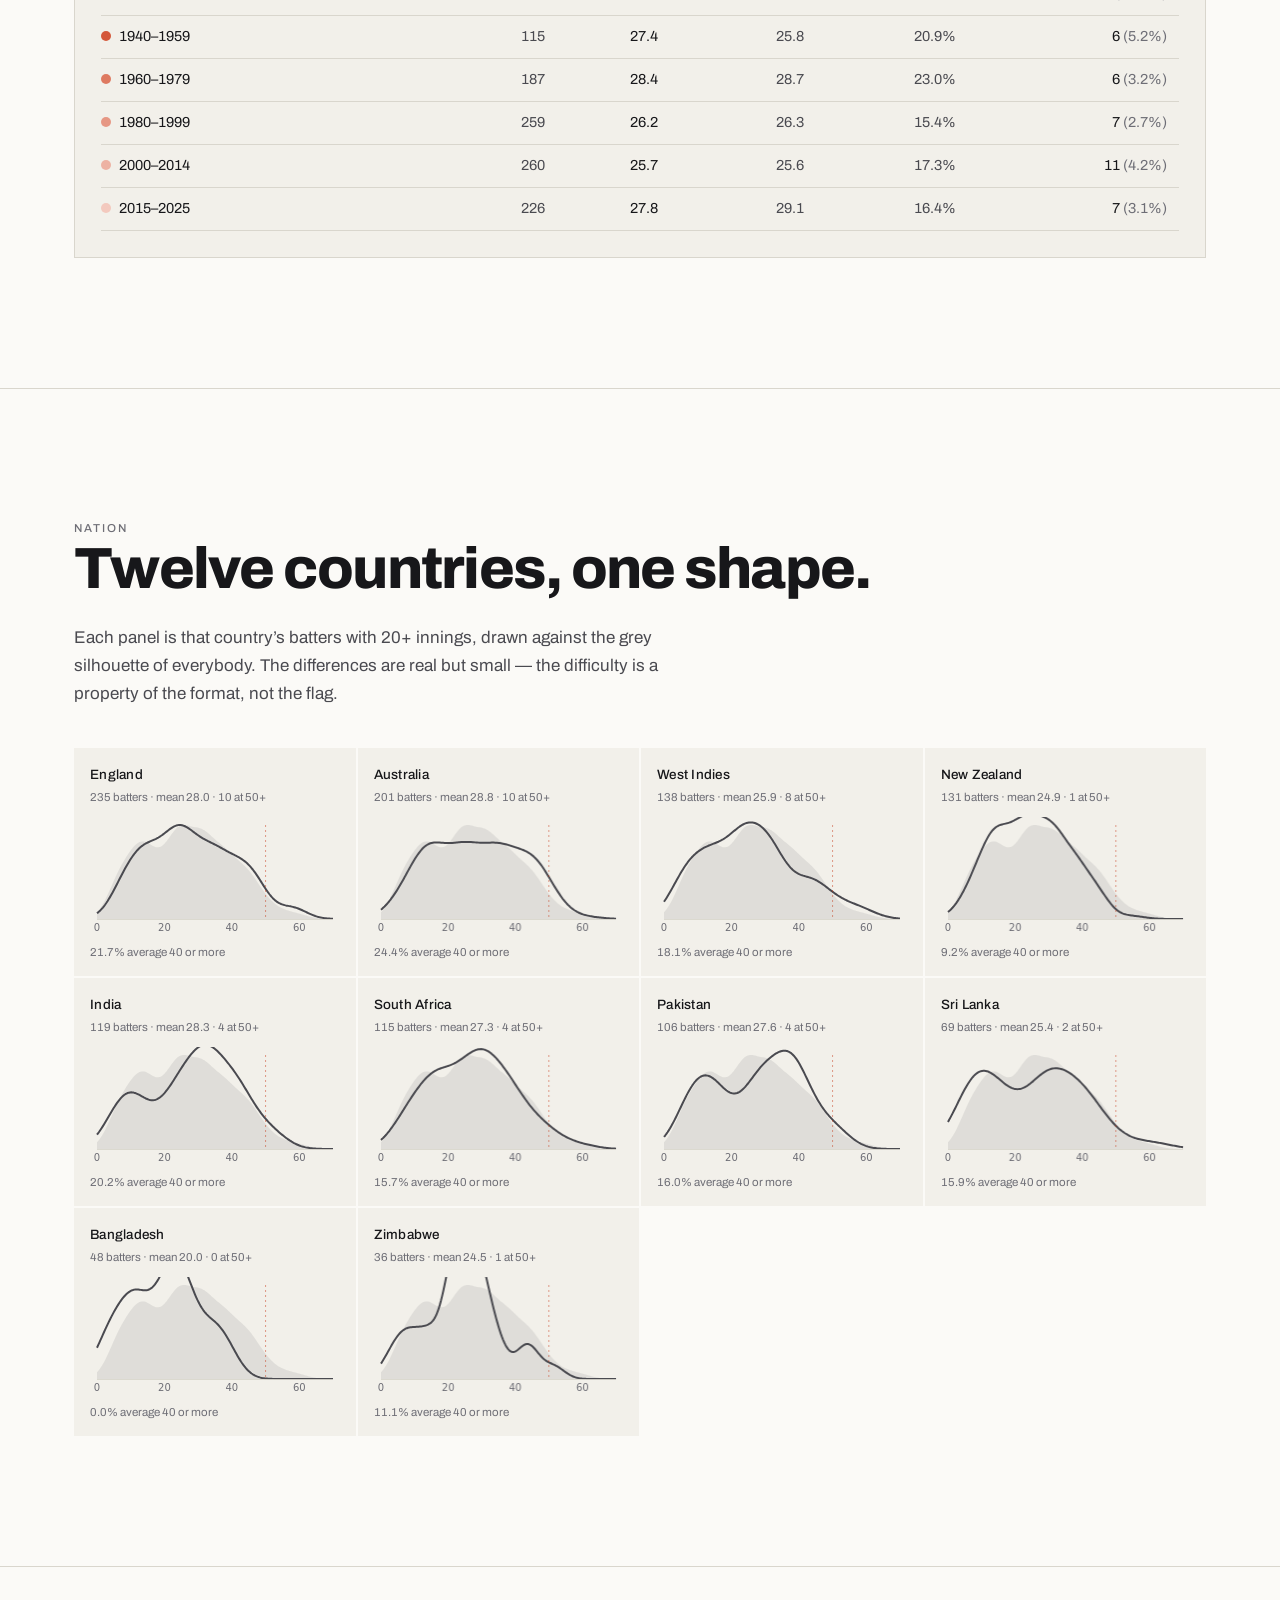
==== commit 5e1ad9ab: "Rebuild batter-ranking as an interactive piece, matching average-50 The first version was a text ess" ====
--- a/writing/average-50/index.html
+++ b/writing/average-50/index.html
@@ -20,179 +20,8 @@
 <link rel="preconnect" href="https://fonts.gstatic.com" crossorigin>
 <link href="https://fonts.googleapis.com/css2?family=Archivo:wght@400;500;600;700;800&family=JetBrains+Mono:wght@400;500;700&display=swap" rel="stylesheet">
 <link rel="stylesheet" href="../../assets/style.css">
-<style>
-/* Mapped onto the site's design system. The page's own --ink/--ink-2/--ink-3/--sans
-   names are deliberately NOT redefined here: assets/style.css already owns them, so
-   they follow the light/dark theme automatically. Only the tokens this page adds are
-   defined, and each resolves through a site token. Data is neutral; the accent is
-   used like a red pen, for the one number that matters. */
-:root{
-  --surface:   var(--paper);
-  --surface-2: var(--raised);
-  --surface-3: var(--raised);
-  --line:      var(--hair);
-  --blue:      #4A4A50;
-  --blue-dim:  #8C8A84;
-  --orange:    var(--accent);
-  --aqua:      #6E6E76;
-  --serif: 'Archivo', -apple-system, BlinkMacSystemFont, 'Helvetica Neue', Arial, sans-serif;
-  --step-bg: rgba(251,250,247,.86);
-  --step-sh: 0 18px 60px rgba(23,23,26,.10);
-  /* era ramp: deep -> pale, all legible on light paper */
-  --e8:#7A1B06;--e7:#9B2207;--e6:#C42A08;--e5:#D4573A;--e4:#DE7A61;--e3:#E69784;--e2:#EDB2A3;--e1:#F3C9BE;
-}
-:root[data-theme="dark"]{
-  --blue:     #B6B4AE;
-  --blue-dim: #6E6C67;
-  --aqua:     #918F89;
-  --step-bg: rgba(22,22,26,.86);
-  --step-sh: 0 18px 60px rgba(0,0,0,.55);
-  /* pale -> deep, all legible on dark paper */
-  --e8:#FFC4B0;--e7:#FFA688;--e6:#FF7A55;--e5:#E9603B;--e4:#CE5030;--e3:#B04326;--e2:#93371E;--e1:#7A2D18;
-}
-
-*{box-sizing:border-box}
-html{scroll-behavior:smooth}
-body{
-  margin:0;background:var(--surface);color:var(--ink);
-  font-family:var(--sans);font-weight:400;font-size:17px;line-height:1.65;
-  -webkit-font-smoothing:antialiased;font-variant-numeric:tabular-nums;
-  overflow-x:hidden;
-}
-.wrap{max-width:760px;margin:0 auto;padding:0 24px}
-.wide{max-width:1180px;margin:0 auto;padding:0 24px}
-h1,h2,h3{font-family:var(--serif);font-weight:800;letter-spacing:-.03em;line-height:1.08;margin:0}
-p{margin:0 0 1.1em}
-a{color:var(--blue)}
-.num{font-variant-numeric:tabular-nums}
-.kicker{font-family:var(--sans);font-size:11.5px;font-weight:500;letter-spacing:.18em;text-transform:uppercase;color:var(--ink-3)}
-
-/* ---------- hero ---------- */
-#hero{position:relative;min-height:100svh;display:flex;flex-direction:column;justify-content:center;overflow:hidden}
-#heroCanvas{position:absolute;inset:0;width:100%;height:100%;opacity:.5}
-#hero .wrap{position:relative;z-index:2}
-#hero h1{font-size:clamp(52px,10.5vw,124px);margin:.18em 0 .28em;text-wrap:balance}
-#hero h1 em{font-style:italic;color:var(--ink-2)}
-.lede{font-size:clamp(18px,2.2vw,22px);color:var(--ink-2);max-width:34em}
-.scrollcue{position:absolute;bottom:34px;left:0;right:0;text-align:center;z-index:2;color:var(--ink-3);font-size:11.5px;letter-spacing:.18em;text-transform:uppercase;animation:bob 2.4s ease-in-out infinite}
-@keyframes bob{0%,100%{transform:translateY(0);opacity:.55}50%{transform:translateY(7px);opacity:1}}
-.hero-meta{margin-top:44px;display:flex;gap:34px;flex-wrap:wrap;color:var(--ink-3);font-size:13px}
-.hero-meta b{display:block;font-family:var(--serif);font-size:30px;color:var(--ink);font-weight:700;line-height:1.1}
-
-/* ---------- scrolly ---------- */
-#scrolly{position:relative}
-.sticky{position:sticky;top:0;height:100svh;width:100%;z-index:1}
-#viz{position:absolute;inset:0;width:100%;height:100%}
-.viz-hud{position:absolute;left:0;right:0;top:0;padding:26px 24px;pointer-events:none;display:flex;justify-content:space-between;align-items:flex-start;gap:20px}
-.hud-l{max-width:52%}
-.hud-title{font-family:var(--serif);font-size:clamp(20px,2.6vw,30px);line-height:1.15;transition:opacity .5s}
-.hud-sub{font-size:13px;color:var(--ink-3);margin-top:6px}
-.hud-r{text-align:right}
-.hud-big{font-family:var(--serif);font-size:clamp(40px,7vw,84px);line-height:.95;color:var(--orange);transition:color .6s}
-.hud-big.neutral{color:var(--ink)}
-.hud-cap{font-size:12.5px;color:var(--ink-3);letter-spacing:.02em;max-width:19em;margin-left:auto}
-.steps{position:relative;z-index:3}
-.step{min-height:100svh;display:flex;align-items:center;padding:0 24px}
-.step-inner{max-width:430px;background:var(--step-bg);backdrop-filter:blur(14px) saturate(1.2);-webkit-backdrop-filter:blur(14px);border:1px solid var(--line);border-radius:3px;padding:26px 28px;font-size:16.5px;line-height:1.6;color:var(--ink-2);box-shadow:var(--step-sh)}
-.step-inner strong{color:var(--ink);font-weight:500}
-.step-inner .lab{display:block;font-size:11px;letter-spacing:.18em;text-transform:uppercase;color:var(--ink-3);margin-bottom:12px}
-.step-inner p:last-child{margin-bottom:0}
-.step:nth-child(even) .step-inner{margin-left:auto}
-@media (min-width:1020px){
-  .steps{width:44%}
-  .step{padding:0 26px 0 40px;align-items:center}
-  .step-inner{max-width:100%}
-  .step:nth-child(even) .step-inner{margin-left:0}
-  .viz-hud{left:44%}
-}
-
-/* ---------- generic section ---------- */
-section.blk{padding:130px 0;border-top:1px solid var(--line);position:relative}
-section.blk h2{font-size:clamp(34px,5.4vw,58px);margin-bottom:.4em;text-wrap:balance}
-section.blk .intro{color:var(--ink-2);max-width:36em}
-
-/* ---------- tools ---------- */
-.tool{margin-top:44px;background:var(--surface-2);border:1px solid var(--line);border-radius:4px;overflow:hidden}
-.tool-head{padding:22px 26px;border-bottom:1px solid var(--line);display:flex;gap:18px;align-items:center;flex-wrap:wrap}
-.tool-body{padding:26px}
-input[type=text],input[type=number]{
-  background:var(--surface-3);border:1px solid var(--line);color:var(--ink);
-  font-family:var(--sans);font-size:17px;font-weight:400;padding:11px 14px;border-radius:3px;width:100%;
-  font-variant-numeric:tabular-nums;
-}
-input:focus{outline:none;border-color:var(--blue);box-shadow:0 0 0 3px rgba(196,42,8,.16)}
-input[type=range]{-webkit-appearance:none;appearance:none;width:100%;height:3px;background:var(--line);border-radius:2px;outline:none}
-input[type=range]::-webkit-slider-thumb{-webkit-appearance:none;width:19px;height:19px;border-radius:50%;background:var(--blue);cursor:pointer;border:3px solid var(--surface-2);box-shadow:0 0 0 1px var(--blue)}
-input[type=range]::-moz-range-thumb{width:19px;height:19px;border-radius:50%;background:var(--blue);cursor:pointer;border:3px solid var(--surface-2)}
-.verdict{font-family:var(--serif);font-size:clamp(26px,4.4vw,44px);line-height:1.16;text-wrap:balance}
-.verdict .hi{color:var(--orange)}
-.statrow{display:flex;gap:38px;flex-wrap:wrap;margin-top:8px}
-.stat b{display:block;font-family:var(--serif);font-size:34px;font-weight:400;line-height:1.1}
-.stat span{font-size:11.5px;letter-spacing:.13em;text-transform:uppercase;color:var(--ink-3)}
-.chartbox{position:relative;width:100%}
-canvas{display:block;width:100%}
-.legend{display:flex;gap:20px;flex-wrap:wrap;font-size:12.5px;color:var(--ink-2);margin-bottom:14px;align-items:center}
-.legend i{display:inline-block;width:11px;height:11px;border-radius:50%;margin-right:7px;vertical-align:-1px}
-.hint{font-size:13px;color:var(--ink-3)}
-.pill{display:inline-flex;align-items:center;gap:7px;background:var(--surface-3);border:1px solid var(--line);border-radius:999px;padding:5px 13px;font-size:13px;cursor:pointer;color:var(--ink-2);transition:.18s}
-.pill:hover{border-color:var(--blue);color:var(--ink)}
-.pill.on{background:var(--blue);border-color:var(--blue);color:var(--paper)}
-.pills{display:flex;gap:8px;flex-wrap:wrap}
-table{width:100%;border-collapse:collapse;font-size:14.5px}
-th{text-align:left;font-weight:500;font-size:11px;letter-spacing:.13em;text-transform:uppercase;color:var(--ink-3);padding:0 12px 10px 0;border-bottom:1px solid var(--line)}
-td{padding:9px 12px 9px 0;border-bottom:1px solid var(--hair);color:var(--ink-2)}
-td.p{color:var(--ink)}
-td.n{text-align:right;font-variant-numeric:tabular-nums}
-th.n{text-align:right;padding-right:0}
-tr.me td{background:rgba(196,42,8,.10)}
-.results{margin-top:16px;max-height:330px;overflow:auto}
-.small-mult{display:grid;grid-template-columns:repeat(auto-fill,minmax(255px,1fr));gap:2px}
-.sm{background:var(--surface-2);padding:16px 16px 10px;position:relative}
-.sm h4{margin:0;font-family:var(--sans);font-size:13.5px;font-weight:500;letter-spacing:.02em}
-.sm .smsub{font-size:11.5px;color:var(--ink-3);margin-top:2px}
-.sm canvas{margin-top:10px}
-footer{padding:90px 0 120px;border-top:1px solid var(--line);color:var(--ink-3);font-size:14px}
-footer h3{font-size:24px;color:var(--ink-2);margin-bottom:.5em}
-.note{font-size:13.5px;color:var(--ink-3);line-height:1.7}
-.tt{position:fixed;pointer-events:none;z-index:99;background:var(--raised);color:var(--ink);border:1px solid var(--rule);border-radius:3px;padding:9px 12px;font-size:13px;line-height:1.45;opacity:0;transition:opacity .12s;max-width:260px;box-shadow:0 10px 30px rgba(0,0,0,.28)}
-.tt b{color:var(--ink);font-weight:600}
-.tt s{display:block;text-decoration:none;color:var(--ink-3);font-size:12px}
-@media (max-width:760px){
-  body{font-size:16px}
-  .step{align-items:flex-end;padding-bottom:20px}
-  .step-inner{max-width:100%;padding:18px 20px;font-size:15px}
-  .step:nth-child(even) .step-inner{margin-left:0}
-  .viz-hud{flex-direction:row;align-items:baseline;padding:14px 18px;gap:12px}
-  .hud-l{max-width:58%}
-  .hud-title{font-size:16px;line-height:1.2}
-  .hud-sub{display:none}
-  .hud-r{text-align:right;margin-left:auto}
-  .hud-big{font-size:30px}
-  .hud-cap{font-size:10.5px;max-width:15em;line-height:1.35;margin-left:auto}
-  .step-inner{background:var(--step-bg)}
-  section.blk{padding:84px 0}
-  .statrow{gap:24px}
-}
-@media (prefers-reduced-motion:reduce){
-  html{scroll-behavior:auto}
-  .scrollcue{animation:none}
-}
-
-/* ---------- site chrome adjustments ----------
-   The page was written standalone; under the site's sticky header the full-height
-   hero and the sticky scrollytelling panel both need to start below the bar,
-   otherwise their tops sit underneath it. */
-:root{ --bar-h: 3.05rem; }
-#hero{ min-height: calc(100svh - var(--bar-h)); }
-#scrolly .sticky{ top: var(--bar-h); height: calc(100svh - var(--bar-h)); }
-#scrolly .step{ min-height: calc(100svh - var(--bar-h)); }
-html{ scroll-padding-top: var(--bar-h); }
-/* the page sets its own measure; keep the site's header and footer on the site's */
-.bar__in, .foot__in{ max-width: var(--max); }
-/* tables and tools inherit the site's flat treatment */
-.tool{ border-radius: 0; }
-input[type=text], input[type=number]{ border-radius: 0; }
-</style>
+<link rel="stylesheet" href="../../assets/essay.css">
+
 </head>
 <body data-palette="#3987e5,#d95926,#199e70">
 
--- a/assets/essay.css
+++ b/assets/essay.css
@@ -0,0 +1,178 @@
+/* ───────────────────────────────────────────────────────────────────────────
+   essay.css — shared styles for the interactive long-form pages under /writing/.
+
+   Extracted from the first of them so the two do not drift apart. Everything here
+   resolves through the design tokens in style.css, which is what makes these pages
+   follow the site's light/dark theme. Load style.css first, then this.
+   ─────────────────────────────────────────────────────────────────────────── */
+/* Mapped onto the site's design system. The page's own --ink/--ink-2/--ink-3/--sans
+   names are deliberately NOT redefined here: assets/style.css already owns them, so
+   they follow the light/dark theme automatically. Only the tokens this page adds are
+   defined, and each resolves through a site token. Data is neutral; the accent is
+   used like a red pen, for the one number that matters. */
+:root{
+  --surface:   var(--paper);
+  --surface-2: var(--raised);
+  --surface-3: var(--raised);
+  --line:      var(--hair);
+  --blue:      #4A4A50;
+  --blue-dim:  #8C8A84;
+  --orange:    var(--accent);
+  --aqua:      #6E6E76;
+  --serif: 'Archivo', -apple-system, BlinkMacSystemFont, 'Helvetica Neue', Arial, sans-serif;
+  --step-bg: rgba(251,250,247,.86);
+  --step-sh: 0 18px 60px rgba(23,23,26,.10);
+  /* era ramp: deep -> pale, all legible on light paper */
+  --e8:#7A1B06;--e7:#9B2207;--e6:#C42A08;--e5:#D4573A;--e4:#DE7A61;--e3:#E69784;--e2:#EDB2A3;--e1:#F3C9BE;
+}
+:root[data-theme="dark"]{
+  --blue:     #B6B4AE;
+  --blue-dim: #6E6C67;
+  --aqua:     #918F89;
+  --step-bg: rgba(22,22,26,.86);
+  --step-sh: 0 18px 60px rgba(0,0,0,.55);
+  /* pale -> deep, all legible on dark paper */
+  --e8:#FFC4B0;--e7:#FFA688;--e6:#FF7A55;--e5:#E9603B;--e4:#CE5030;--e3:#B04326;--e2:#93371E;--e1:#7A2D18;
+}
+
+*{box-sizing:border-box}
+html{scroll-behavior:smooth}
+body{
+  margin:0;background:var(--surface);color:var(--ink);
+  font-family:var(--sans);font-weight:400;font-size:17px;line-height:1.65;
+  -webkit-font-smoothing:antialiased;font-variant-numeric:tabular-nums;
+  overflow-x:hidden;
+}
+.wrap{max-width:760px;margin:0 auto;padding:0 24px}
+.wide{max-width:1180px;margin:0 auto;padding:0 24px}
+h1,h2,h3{font-family:var(--serif);font-weight:800;letter-spacing:-.03em;line-height:1.08;margin:0}
+p{margin:0 0 1.1em}
+a{color:var(--blue)}
+.num{font-variant-numeric:tabular-nums}
+.kicker{font-family:var(--sans);font-size:11.5px;font-weight:500;letter-spacing:.18em;text-transform:uppercase;color:var(--ink-3)}
+
+/* ---------- hero ---------- */
+#hero{position:relative;min-height:100svh;display:flex;flex-direction:column;justify-content:center;overflow:hidden}
+#heroCanvas{position:absolute;inset:0;width:100%;height:100%;opacity:.5}
+#hero .wrap{position:relative;z-index:2}
+#hero h1{font-size:clamp(52px,10.5vw,124px);margin:.18em 0 .28em;text-wrap:balance}
+#hero h1 em{font-style:italic;color:var(--ink-2)}
+.lede{font-size:clamp(18px,2.2vw,22px);color:var(--ink-2);max-width:34em}
+.scrollcue{position:absolute;bottom:34px;left:0;right:0;text-align:center;z-index:2;color:var(--ink-3);font-size:11.5px;letter-spacing:.18em;text-transform:uppercase;animation:bob 2.4s ease-in-out infinite}
+@keyframes bob{0%,100%{transform:translateY(0);opacity:.55}50%{transform:translateY(7px);opacity:1}}
+.hero-meta{margin-top:44px;display:flex;gap:34px;flex-wrap:wrap;color:var(--ink-3);font-size:13px}
+.hero-meta b{display:block;font-family:var(--serif);font-size:30px;color:var(--ink);font-weight:700;line-height:1.1}
+
+/* ---------- scrolly ---------- */
+#scrolly{position:relative}
+.sticky{position:sticky;top:0;height:100svh;width:100%;z-index:1}
+#viz{position:absolute;inset:0;width:100%;height:100%}
+.viz-hud{position:absolute;left:0;right:0;top:0;padding:26px 24px;pointer-events:none;display:flex;justify-content:space-between;align-items:flex-start;gap:20px}
+.hud-l{max-width:52%}
+.hud-title{font-family:var(--serif);font-size:clamp(20px,2.6vw,30px);line-height:1.15;transition:opacity .5s}
+.hud-sub{font-size:13px;color:var(--ink-3);margin-top:6px}
+.hud-r{text-align:right}
+.hud-big{font-family:var(--serif);font-size:clamp(40px,7vw,84px);line-height:.95;color:var(--orange);transition:color .6s}
+.hud-big.neutral{color:var(--ink)}
+.hud-cap{font-size:12.5px;color:var(--ink-3);letter-spacing:.02em;max-width:19em;margin-left:auto}
+.steps{position:relative;z-index:3}
+.step{min-height:100svh;display:flex;align-items:center;padding:0 24px}
+.step-inner{max-width:430px;background:var(--step-bg);backdrop-filter:blur(14px) saturate(1.2);-webkit-backdrop-filter:blur(14px);border:1px solid var(--line);border-radius:3px;padding:26px 28px;font-size:16.5px;line-height:1.6;color:var(--ink-2);box-shadow:var(--step-sh)}
+.step-inner strong{color:var(--ink);font-weight:500}
+.step-inner .lab{display:block;font-size:11px;letter-spacing:.18em;text-transform:uppercase;color:var(--ink-3);margin-bottom:12px}
+.step-inner p:last-child{margin-bottom:0}
+.step:nth-child(even) .step-inner{margin-left:auto}
+@media (min-width:1020px){
+  .steps{width:44%}
+  .step{padding:0 26px 0 40px;align-items:center}
+  .step-inner{max-width:100%}
+  .step:nth-child(even) .step-inner{margin-left:0}
+  .viz-hud{left:44%}
+}
+
+/* ---------- generic section ---------- */
+section.blk{padding:130px 0;border-top:1px solid var(--line);position:relative}
+section.blk h2{font-size:clamp(34px,5.4vw,58px);margin-bottom:.4em;text-wrap:balance}
+section.blk .intro{color:var(--ink-2);max-width:36em}
+
+/* ---------- tools ---------- */
+.tool{margin-top:44px;background:var(--surface-2);border:1px solid var(--line);border-radius:4px;overflow:hidden}
+.tool-head{padding:22px 26px;border-bottom:1px solid var(--line);display:flex;gap:18px;align-items:center;flex-wrap:wrap}
+.tool-body{padding:26px}
+input[type=text],input[type=number]{
+  background:var(--surface-3);border:1px solid var(--line);color:var(--ink);
+  font-family:var(--sans);font-size:17px;font-weight:400;padding:11px 14px;border-radius:3px;width:100%;
+  font-variant-numeric:tabular-nums;
+}
+input:focus{outline:none;border-color:var(--blue);box-shadow:0 0 0 3px rgba(196,42,8,.16)}
+input[type=range]{-webkit-appearance:none;appearance:none;width:100%;height:3px;background:var(--line);border-radius:2px;outline:none}
+input[type=range]::-webkit-slider-thumb{-webkit-appearance:none;width:19px;height:19px;border-radius:50%;background:var(--blue);cursor:pointer;border:3px solid var(--surface-2);box-shadow:0 0 0 1px var(--blue)}
+input[type=range]::-moz-range-thumb{width:19px;height:19px;border-radius:50%;background:var(--blue);cursor:pointer;border:3px solid var(--surface-2)}
+.verdict{font-family:var(--serif);font-size:clamp(26px,4.4vw,44px);line-height:1.16;text-wrap:balance}
+.verdict .hi{color:var(--orange)}
+.statrow{display:flex;gap:38px;flex-wrap:wrap;margin-top:8px}
+.stat b{display:block;font-family:var(--serif);font-size:34px;font-weight:400;line-height:1.1}
+.stat span{font-size:11.5px;letter-spacing:.13em;text-transform:uppercase;color:var(--ink-3)}
+.chartbox{position:relative;width:100%}
+canvas{display:block;width:100%}
+.legend{display:flex;gap:20px;flex-wrap:wrap;font-size:12.5px;color:var(--ink-2);margin-bottom:14px;align-items:center}
+.legend i{display:inline-block;width:11px;height:11px;border-radius:50%;margin-right:7px;vertical-align:-1px}
+.hint{font-size:13px;color:var(--ink-3)}
+.pill{display:inline-flex;align-items:center;gap:7px;background:var(--surface-3);border:1px solid var(--line);border-radius:999px;padding:5px 13px;font-size:13px;cursor:pointer;color:var(--ink-2);transition:.18s}
+.pill:hover{border-color:var(--blue);color:var(--ink)}
+.pill.on{background:var(--blue);border-color:var(--blue);color:var(--paper)}
+.pills{display:flex;gap:8px;flex-wrap:wrap}
+table{width:100%;border-collapse:collapse;font-size:14.5px}
+th{text-align:left;font-weight:500;font-size:11px;letter-spacing:.13em;text-transform:uppercase;color:var(--ink-3);padding:0 12px 10px 0;border-bottom:1px solid var(--line)}
+td{padding:9px 12px 9px 0;border-bottom:1px solid var(--hair);color:var(--ink-2)}
+td.p{color:var(--ink)}
+td.n{text-align:right;font-variant-numeric:tabular-nums}
+th.n{text-align:right;padding-right:0}
+tr.me td{background:rgba(196,42,8,.10)}
+.results{margin-top:16px;max-height:330px;overflow:auto}
+.small-mult{display:grid;grid-template-columns:repeat(auto-fill,minmax(255px,1fr));gap:2px}
+.sm{background:var(--surface-2);padding:16px 16px 10px;position:relative}
+.sm h4{margin:0;font-family:var(--sans);font-size:13.5px;font-weight:500;letter-spacing:.02em}
+.sm .smsub{font-size:11.5px;color:var(--ink-3);margin-top:2px}
+.sm canvas{margin-top:10px}
+footer{padding:90px 0 120px;border-top:1px solid var(--line);color:var(--ink-3);font-size:14px}
+footer h3{font-size:24px;color:var(--ink-2);margin-bottom:.5em}
+.note{font-size:13.5px;color:var(--ink-3);line-height:1.7}
+.tt{position:fixed;pointer-events:none;z-index:99;background:var(--raised);color:var(--ink);border:1px solid var(--rule);border-radius:3px;padding:9px 12px;font-size:13px;line-height:1.45;opacity:0;transition:opacity .12s;max-width:260px;box-shadow:0 10px 30px rgba(0,0,0,.28)}
+.tt b{color:var(--ink);font-weight:600}
+.tt s{display:block;text-decoration:none;color:var(--ink-3);font-size:12px}
+@media (max-width:760px){
+  body{font-size:16px}
+  .step{align-items:flex-end;padding-bottom:20px}
+  .step-inner{max-width:100%;padding:18px 20px;font-size:15px}
+  .step:nth-child(even) .step-inner{margin-left:0}
+  .viz-hud{flex-direction:row;align-items:baseline;padding:14px 18px;gap:12px}
+  .hud-l{max-width:58%}
+  .hud-title{font-size:16px;line-height:1.2}
+  .hud-sub{display:none}
+  .hud-r{text-align:right;margin-left:auto}
+  .hud-big{font-size:30px}
+  .hud-cap{font-size:10.5px;max-width:15em;line-height:1.35;margin-left:auto}
+  .step-inner{background:var(--step-bg)}
+  section.blk{padding:84px 0}
+  .statrow{gap:24px}
+}
+@media (prefers-reduced-motion:reduce){
+  html{scroll-behavior:auto}
+  .scrollcue{animation:none}
+}
+
+/* ---------- site chrome adjustments ----------
+   The page was written standalone; under the site's sticky header the full-height
+   hero and the sticky scrollytelling panel both need to start below the bar,
+   otherwise their tops sit underneath it. */
+:root{ --bar-h: 3.05rem; }
+#hero{ min-height: calc(100svh - var(--bar-h)); }
+#scrolly .sticky{ top: var(--bar-h); height: calc(100svh - var(--bar-h)); }
+#scrolly .step{ min-height: calc(100svh - var(--bar-h)); }
+html{ scroll-padding-top: var(--bar-h); }
+/* the page sets its own measure; keep the site's header and footer on the site's */
+.bar__in, .foot__in{ max-width: var(--max); }
+/* tables and tools inherit the site's flat treatment */
+.tool{ border-radius: 0; }
+input[type=text], input[type=number]{ border-radius: 0; }
